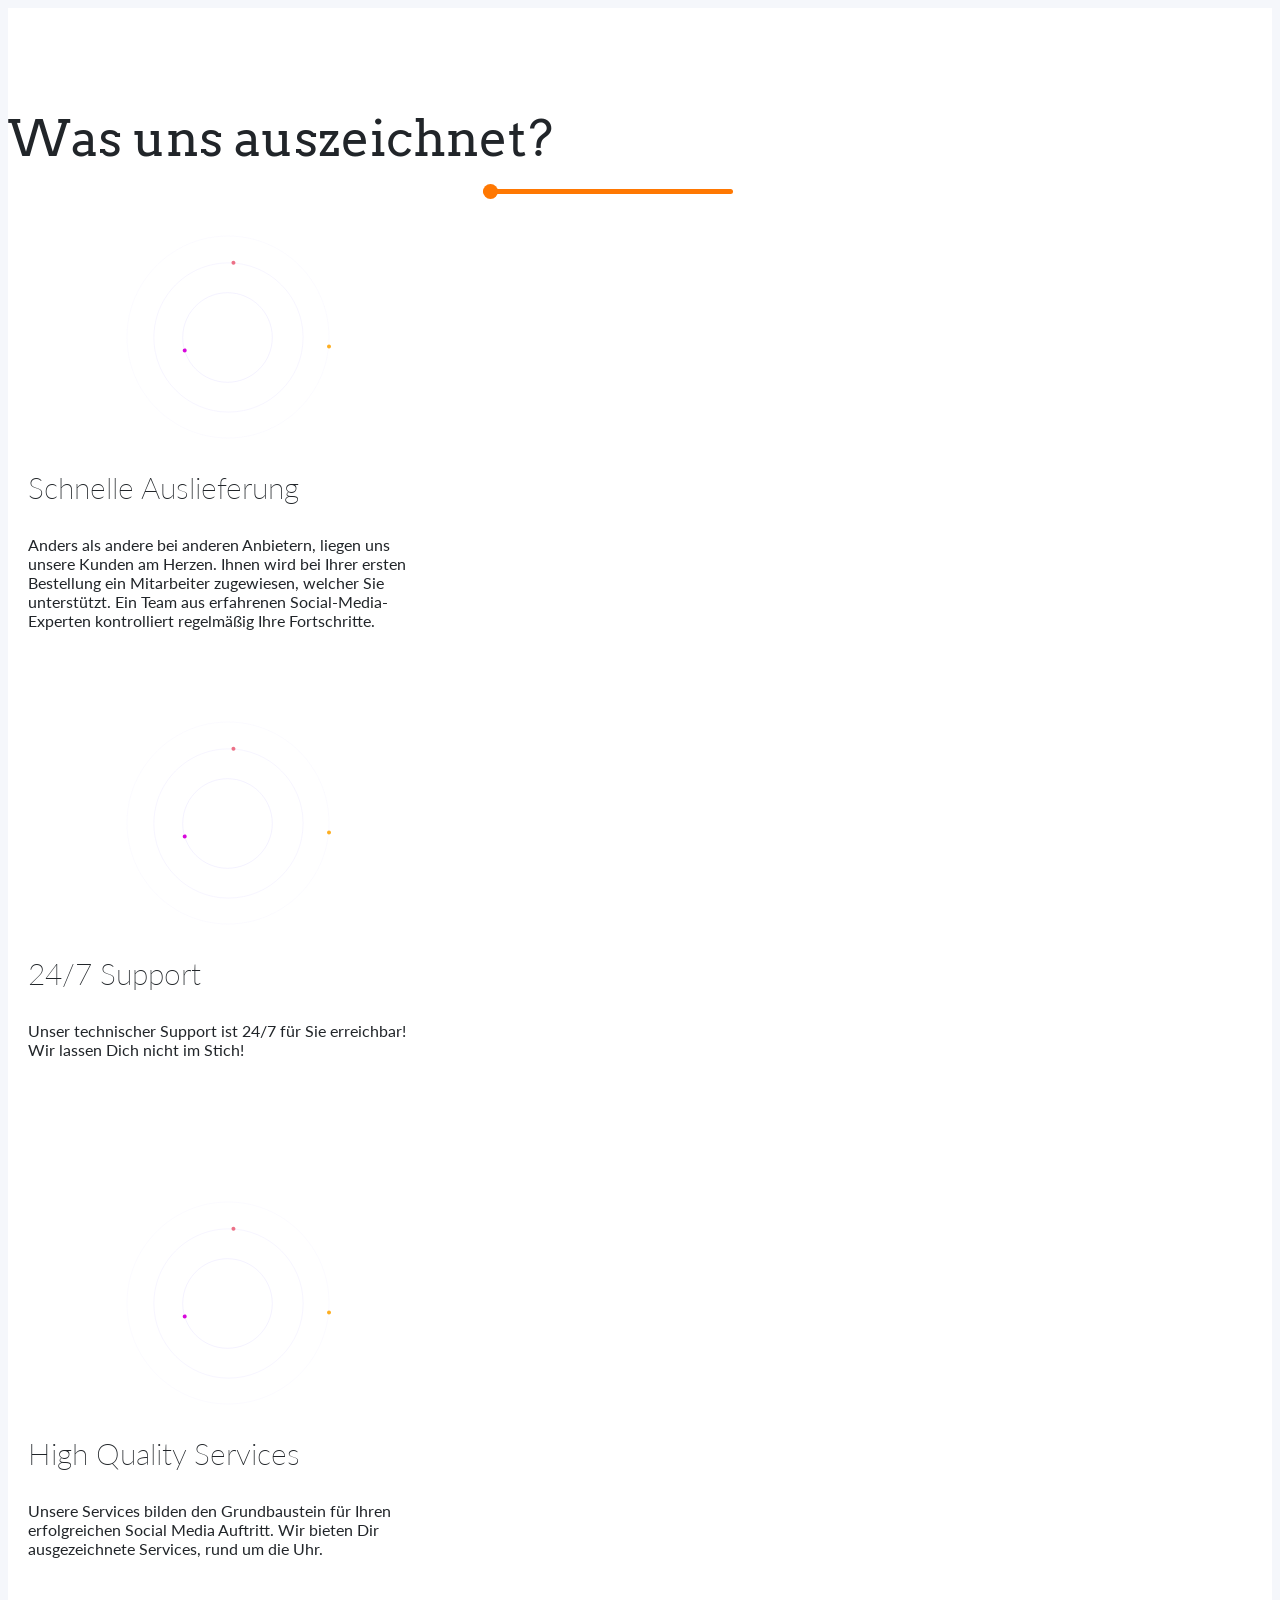
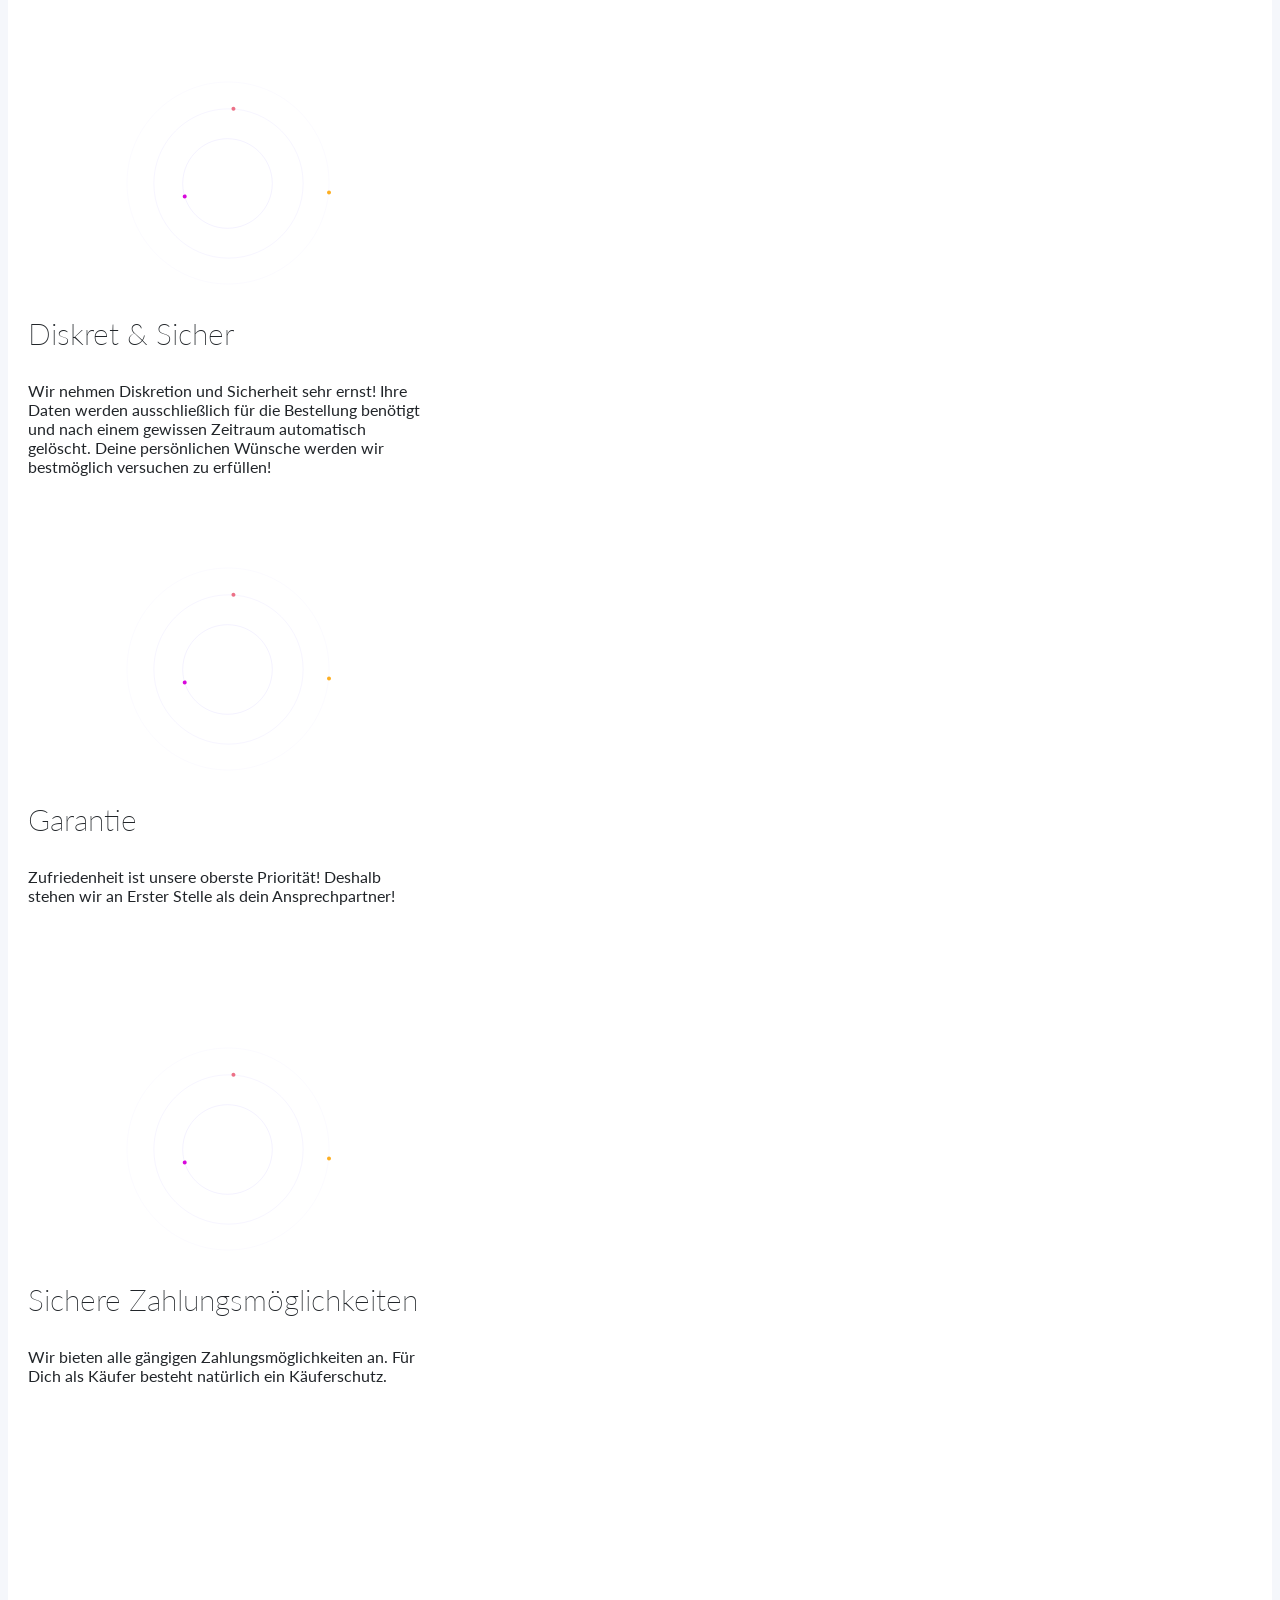
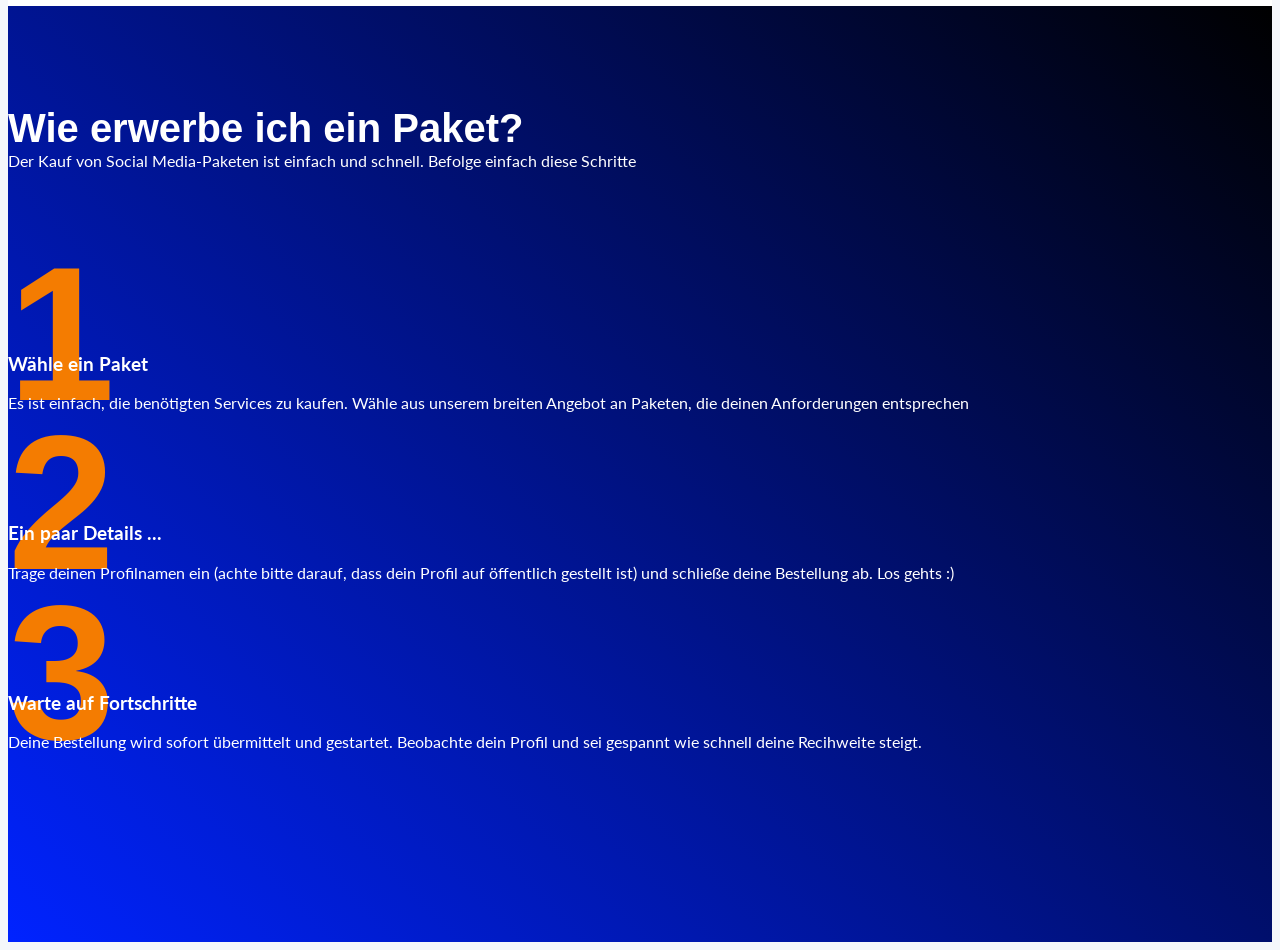
==== index.html @ eecafeab "Add files via upload" ====
<!doctype html>
<html lang="en" dir="ltr">

<head>
  <meta charset="UTF-8">
  <meta name="viewport"
    content="width=device-width, user-scalable=no, initial-scale=1.0, maximum-scale=1.0, minimum-scale=1.0">
  <title>FollowerKaufenEU - Social Media Services</title>

  <link rel="shortcut icon" type="image/x-icon" href="assets/images/favicon.png">
  

  <link rel="stylesheet" href="assets/plugins/font-awesome/css/font-awesome.min.css">
  <link href="https://fonts.googleapis.com/css?family=Lato&amp;display=swap" rel="stylesheet">
  <link href="https://fonts.googleapis.com/css?family=Arvo&amp;display=swap" rel="stylesheet">

  <script src="assets/plugins/vendors/jquery-3.2.1.min.js"></script>

  <!-- Core -->
  <link href="assets/css/core.css" rel="stylesheet">

  <!-- AOS -->
  <link rel="stylesheet" href="themes/pergo/assets/plugins/aos/dist/aos.css" />

  <!-- toast -->
  <link rel="stylesheet" type="text/css" href="assets/plugins/jquery-toast/css/jquery.toast.css">
  <link rel="stylesheet" href="assets/plugins/boostrap/colors.css" id="theme-stylesheet">

  <link href="assets/css/util.css" rel="stylesheet">
  <link href="assets/css/keyframes.css" rel="stylesheet">
  <link href="themes/pergo/assets/css/theme_style.css" rel="stylesheet">
  <link href="themes/pergo/assets/css/theme_footer.css" rel="stylesheet">

  <script type="text/javascript">
    var token = 'c336432b5288a2bc975a615cae118ec5',
      PATH = 'index.html',
      BASE = 'index.html';
    var deleteItem = 'Bist du Dir sicher, dass du den Artikel löschen möchtest?';
    var deleteItems = 'Bist du Dir sicher, dass du alle Artikel löschen möchtest?';
  </script>
  <script src="../widget-v4.tidiochat.com/1_69_0/static/js/render.d02d6132b6e06cd0a41d.js" async></script>
</head>

<body class="">

  <div id="page-overlay" class="visible incoming">
    <div class="loader-wrapper-outer">
      <div class="loader-wrapper-inner">
        <div class="lds-double-ring">
          <div></div>
          <div></div>
          <div>
            <div></div>
          </div>
          <div>
            <div></div>
          </div>
        </div>
      </div>
    </div>
  </div>

  <section class="our-services text-center" id="features">
    <div class="container">
      <div class="row">
        <div class="col-md-12 mx-auto" data-aos="fade-down" data-aos-easing="ease-in" data-aos-delay="200">
          <div class="contents">
            <div class="head-title">
              Was uns auszeichnet? </div>
            <div class="border-line">
            </div>
          </div>
        </div>

        <div class="col-lg-4" data-aos="fade-right" data-aos-easing="ease-in" data-aos-delay="400">
          <div class="feature-item">
            <div class="animation-box">
              <i class="fe fe-clock icon"></i>
            </div>
            <h3>Schnelle Auslieferung</h3>
            <p class="text-muted">Anders als andere bei anderen Anbietern, liegen uns unsere Kunden am Herzen.
              Ihnen wird bei Ihrer ersten Bestellung ein Mitarbeiter zugewiesen, welcher Sie unterstützt. Ein Team aus
              erfahrenen Social-Media-Experten kontrolliert regelmäßig Ihre Fortschritte. </p>
          </div>
        </div>

        <div class="col-lg-4" data-aos="fade-right" data-aos-easing="ease-in" data-aos-delay="600">
          <div class="feature-item">
            <div class="animation-box">
              <i class="fe fe-phone-call icon"></i>
            </div>
            <h3>24/7 Support</h3>
            <p class="text-muted">Unser technischer Support ist 24/7 für Sie erreichbar! Wir lassen Dich nicht im Stich!
            </p>
          </div>
        </div>

        <div class="col-lg-4" data-aos="fade-right" data-aos-easing="ease-in" data-aos-delay="800">
          <div class="feature-item">
            <div class="animation-box">
              <i class="fe fe-star icon"></i>
            </div>

            <h3>High Quality Services</h3>
            <p class="text-muted">Unsere Services bilden den Grundbaustein für Ihren erfolgreichen Social Media
              Auftritt.
              Wir bieten Dir ausgezeichnete Services, rund um die Uhr. </p>
          </div>
        </div>

        <div class="col-lg-4" data-aos="fade-right" data-aos-easing="ease-in" data-aos-delay="1000">
          <div class="feature-item">
            <div class="animation-box">
              <i class="fe fe-save icon"></i>
            </div>
            <h3>Diskret & Sicher</h3>
            <p class="text-muted">Wir nehmen Diskretion und Sicherheit sehr ernst! Ihre Daten werden ausschließlich für
              die Bestellung benötigt und nach einem gewissen Zeitraum automatisch gelöscht. Deine persönlichen Wünsche
              werden wir bestmöglich versuchen zu erfüllen! </p>
          </div>
        </div>

        <div class="col-lg-4" data-aos="fade-right" data-aos-easing="ease-in" data-aos-delay="1200">
          <div class="feature-item">
            <div class="animation-box">
              <i class="fe fe-pocket icon"></i>
            </div>
            <h3>Garantie</h3>
            <p class="text-muted">Zufriedenheit ist unsere oberste Priorität! Deshalb stehen wir an Erster Stelle als
              dein Ansprechpartner! </p>
          </div>
        </div>

        <div class="col-lg-4" data-aos="fade-right" data-aos-easing="ease-in" data-aos-delay="1400">
          <div class="feature-item">
            <div class="animation-box">
              <i class="fe fe-credit-card icon"></i>
            </div>
            <h3>Sichere Zahlungsmöglichkeiten</h3>
            <p class="text-muted">Wir bieten alle gängigen Zahlungsmöglichkeiten an. Für Dich als Käufer besteht
              natürlich ein Käuferschutz. </p>
          </div>
        </div>

      </div>
    </div>
  </section>

  <section class="how-it-works text-center">
    <div class="container">
      <div class="row " data-aos="fade-down" data-aos-easing="ease-in" data-aos-delay="200">
        <div class="col-md-12 mx-auto">
          <div class="header-top">
            <div class="title">
              Wie erwerbe ich ein Paket? </div>
            <span class="">Der Kauf von Social Media-Paketen ist einfach und schnell. Befolge einfach diese Schritte
            </span>
          </div>
          <div class="col-md-12">
            <div class="row step-lists">

              <div class="col-sm-6 col-lg-4 step text-left">
                <div class="header-name">
                  <h3>Wähle ein Paket</h3>
                  <p class="desc">Es ist einfach, die benötigten Services zu kaufen. Wähle aus unserem breiten Angebot
                    an Paketen, die deinen Anforderungen entsprechen </p>
                </div>
                <div class="bg-number">1</div>
              </div>

              <div class="col-sm-6 col-lg-4 step text-left">
                <div class="header-name">
                  <h3>Ein paar Details ...</h3>
                  <p class="desc">Trage deinen Profilnamen ein (achte bitte darauf, dass dein Profil auf öffentlich
                    gestellt ist) und schließe deine Bestellung ab. Los gehts :) </p>
                </div>
                <div class="bg-number">2</div>
              </div>

              <div class="col-sm-6 col-lg-4 step text-left">
                <div class="header-name">
                  <h3>Warte auf Fortschritte</h3>
                  <p class="desc">Deine Bestellung wird sofort übermittelt und gestartet. Beobachte dein Profil und sei
                    gespannt wie schnell deine Recihweite steigt. </p>
                </div>
                <div class="bg-number">3</div>
              </div>

            </div>
          </div>
        </div>
      </div>
    </div>
  </section>




  <script src="assets/plugins/vendors/bootstrap.bundle.min.js"></script>
  <script src="assets/plugins/vendors/jquery.sparkline.min.js"></script>
  <script src="assets/js/core.js"></script>
  <!-- toast -->
  <script type="text/javascript" src="assets/plugins/jquery-toast/js/jquery.toast.js"></script>
  <!-- AOS -->
  <script src="themes/pergo/assets/plugins/aos/dist/aos.js"></script>
  <script>
    AOS.init();
  </script>
  <!-- theme Js -->
  <script src="themes/pergo/assets/js/theme.js"></script>
  <!-- Script js -->
  <script src="assets/js/process.js"></script>
  <script src="assets/js/general.js"></script>
  <!-- Global site tag (gtag.js) - Google Analytics -->
  <script async src="https://www.googletagmanager.com/gtag/js?id=UA-192018224-1">
  </script>
  <script>
    window.dataLayer = window.dataLayer || [];
    function gtag() { dataLayer.push(arguments); }
    gtag('js', new Date());

    gtag('config', 'UA-192018224-1');
  </script>
  <script>
    $(document).ready(function () {
      "use strict";
      var is_notification_popup = "0"
      setTimeout(function () {
        if (is_notification_popup == 1) {
          $("#notification").modal('show');
        } else {
          $("#notification").modal('hide');
        }
      }, 500);
    });
  </script>
  <script src="../www.google.com/recaptcha/api.js" async defer></script>
</body>

</html>
---- themes/pergo/assets/css/theme_style.css ----
body{
  font-family: 'Lato', sans-serif !important;
  background-color: #f5f7fb;
}

.fixed-top {
  position: fixed;
  top: 0;
  right: 0;
  left: 0;
  z-index: 1030;
}

.header{
  padding-top: 0px;
  padding-bottom: 0px;
  border-bottom: none;
  border-color: transparent;
  background-color: transparent;
}

.header .navbar-brand img{
  height: 40px;
}

.header .navbar .navbar-nav .nav-link{
  color: #fff;
  font-weight: 400;
  padding: 7px 0;
  cursor: pointer;
  position: relative;
  background: transparent;
}

.header .navbar .navbar-nav .active > .nav-link{
  color: #fff !important;
  width: 100%;
  font-weight: 600;
}

.header .navbar .navbar-nav .nav-link:hover{
  color: #fff !important;
  width: 100%;
  font-weight: 600;
}

.header .navbar li {
  position: relative;
  line-height: 1em;
  padding: 10px 20px;
}

.header .navbar ul.navbar-nav li.nav-item.active:before, .header .navbar ul.navbar-nav li.nav-item:hover:before{
  content: "";
  height: 5px;
  margin: 0 auto;
  width: 90%;
  position: absolute;
  background-color: #fff;
  background: linear-gradient(45deg,#fff 0,#fff 100%);
  left: 0;
  top: 0;
  right: 0;
  border-radius: 10px;
}


.header .navbar .menu-item-list .dropdown-menu .dropdown-item{
 padding: 1rem 1.5rem;
}

.header .navbar .menu-item-list .dropdown-menu {
  margin-top: 2px;
  padding: 0;
  background-color: #fff;
  border: 1px solid #ccc;
  border: 1px solid rgba(0,0,0,0.15);
  border-radius: 4px;
  -webkit-box-shadow: 0 6px 12px rgba(0,0,0,0.175);
  box-shadow: 0 6px 12px rgba(0,0,0,0.175);
  -webkit-background-clip: padding-box;
  background-clip: padding-box;
}

.header .navbar .navbar-toggler {
  font-size: 24px;
  color: #fff;
  border: none;
}

.header .btn-login{
  padding-left: 20px;
  padding-right: 10px;
  color: #fff!important;
}

.header .sign-up{
  padding: 2px 15px;
}

.header .btn-outline-primary.sign-up{
  border-color: #fff!important;
  color: #fff !important;
  z-index: 9999;
}

.header a.btn-outline-primary.sign-up:hover{
  background: #fff!important;
  color: #333357!important;
  z-index: 9999;
}

/*section banner*/
section.banner{
  min-height: 650px;
  position: relative;
  overflow: hidden;
  padding: 180px 0 200px 0;
  background: #b85ade;
}

section.banner .contents{
  padding-top: 40px;
}

section.banner .contents .head-title{
  color: #fff;
  font-size: 42px;
  font-weight: 700;
  line-height: 60px;
  margin-bottom: 10px;
  font-family: 'Arvo', serif;
}

section.banner .contents p{
  font-weight: 400;
  font-family: 'Open Sans', sans-serif;
  margin: 0px;
  font-size: 14px;
  line-height: 25px;
  color: #fff;
}

section.banner .contents .head-button{
  color: #222222;
}


section.banner .contents .head-button .btn-outline-primary.sign-up{
  color: #b85ade;
  font-weight: 600;
  background: #fff;
  border-color: #fff;
  box-shadow: 0 4px 15px 0 rgba(126, 52, 161, 0.75);
}

section.banner .contents .head-button .btn-outline-primary.sign-up:hover{
  color: #b85ade;
  font-weight: 600;
  background: linear-gradient(45deg,#db17cb 0,#febe06 100%);
  border-color: #fff;
}

section.banner .intro-img img{
  animation: float 5s infinite ease-in-out;
}

section.core-services:before{
  content: "";
  position: absolute;
  top: -100px;
  left: 0;
  width: 100%;
  height: 390px;
  background: #b85ade url(../images/wave_background.svg);
  background-repeat: no-repeat;
  background-size: cover;
  background-position: center bottom;
}

section.core-services{
  position: relative;
  padding: 289px 0 0px 0;
}


/*section our-services*/
section.our-services{
  color: #212529;
  position: relative;
  padding: 100px 0;
  background: #fff;
}

section.our-services .contents .head-title{
  font-size: 50px;
  font-weight: 500;
  font-family: 'Arvo', serif;
  color: #212529;
}

section.our-services .contents .border-line {
  height: 5px;
  width: 250px;
  background: #ff7802;
  margin: 20px auto;
  position: relative;
  border-radius: 30px;
}

section.our-services .contents .border-line::before {
  content: '';
  position: absolute;
  left: 0;
  top: -4.7px;
  height: 15px;
  width: 15px;
  border-radius: 50%;
  background: #ff7802;
  -webkit-animation-duration: 3s;
  animation-duration: 5s;
  -webkit-animation-timing-function: linear;
  animation-timing-function: linear;
  -webkit-animation-iteration-count: infinite;
  animation-iteration-count: infinite;
  -webkit-animation-name: moveIcon;
  animation-name: moveIcon;
}


section.our-services .contents .desc{
  font-size: 18px;
  font-weight: 500;
}

section.our-services .feature-item{
  padding: 20px;
  margin-top: 20px;
  margin-bottom: 20px;
  min-height: 420px;
  max-width: 400px;
  transition: all 0.3s ease-in-out 0s;
  -moz-transition: all 0.3s ease-in-out 0s;
  -webkit-transition: all 0.3s ease-in-out 0s;
  -o-transition: all 0.3s ease-in-out 0s;
}

section.our-services .feature-item .animation-box{
  position: relative;
  display: -webkit-box;
  display: -webkit-flex;
  display: -ms-flexbox;
  display: flex;
  -webkit-box-align: center;
  -webkit-align-items: center;
  -ms-flex-align: center;
  align-items: center;
  -webkit-box-pack: center;
  -webkit-justify-content: center;
  -ms-flex-pack: center;
  justify-content: center;
}

section.our-services .feature-item .animation-box:before{
  content: "";
  width: 205px;
  height: 205px;
  background: url(../images/three_dot_circle.svg) no-repeat center center;
  display: block;
  animation: rotation 8s linear 0s infinite;
}

section.our-services .feature-item .animation-box .icon{
  position: absolute;
  font-size: 40px;
}

section.our-services .feature-item i{
  font-size: 50px;
  display: block;
  margin-bottom: 15px;
  color: #c679e3!important;
  transition: all 0.3s ease-in-out 0s;
  -moz-transition: all 0.3s ease-in-out 0s;
  -webkit-transition: all 0.3s ease-in-out 0s;
  -o-transition: all 0.3s ease-in-out 0s;
}
section.our-services .feature-item p{
  transition: all 0.3s ease-in-out 0s;
  -moz-transition: all 0.3s ease-in-out 0s;
  -webkit-transition: all 0.3s ease-in-out 0s;
  -o-transition: all 0.3s ease-in-out 0s;
}

section.our-services .feature-item:hover {
  box-shadow: 0 0 12px #434343;
}

section.our-services .feature-item h3{
  font-weight: 200;
  font-size: 30px;
}

section.our-services .feature-item p{
  margin-bottom: 30px;
}

/*about-area*/
section.about-area{
  background: #fff;
  min-height: 650px;
  position: relative;
  overflow: hidden;
  padding: 110px 0 80px;
}

section.about-area .contents{
  padding: 40px;
}

section.about-area .contents .head-title{
  color: #222222;
  font-size: 30px;
  font-weight: 700;
  line-height: 60px;
  margin-bottom: 10px;
  font-family: 'Arvo', serif;
}

section.about-area .contents p{
  font-weight: 400;
  font-family: 'Open Sans', sans-serif;
  margin: 0px;
  font-size: 16px;
  line-height: 25px;
  color: #abacae;
}

section.about-area .contents .head-button{
  margin-top: 30px;
  color: #222222;
}

.about-area .btn-signin{
  color: #fff;
}

/*section how it works*/
section.how-it-works{
  padding: 100px 0;
    position: relative;
    background: #003aff;
    background: -webkit-linear-gradient( 
45deg
 , #0014ff, #0014ff) !important;
    background: -moz- oldlinear-gradient(45deg, #003aff, #000000) !important;
    background: -o-linear-gradient(45deg, #003aff, #000000) !important;
    background: linear-gradient( 
45deg
 , #0023ff, #000000) !important;
    color: #fff;
    z-index: 100;
}

.how-it-works:before{
  content: '';
  position: absolute;
  top: 0;
  left: 0;
  width: 100%;
  height: 100%;
  background-repeat: no-repeat;
  background-size: cover;
  background-image: url(../images/bg_how_it_works.jpg);
  background-position: center center;
  background-attachment: fixed;
  opacity: 0.1;
  z-index: -99;
}

section.how-it-works .header-top{
  padding-bottom: 164px;
}

section.how-it-works .header-top .title{
  font-size: 40px;
  font-weight: 600;
  font-family: 'Source Sans Pro', sans-serif;
}

section.how-it-works .step-lists .step{
  position: relative;
  padding-bottom: 75px;
}

section.how-it-works .step-lists .step .bg-number{
  position: absolute;
  font-size: 12rem;
  top: -130px;
  left: 0px;
  z-index: -1;
  font-weight: bold;
  color: rgb(244, 124, 1);
  font-family: 'Source Sans Pro', sans-serif;
}


/*section-1*/
section.reviews{
  color: #212529;
  position: relative;
  padding: 100px 0;
  background: #fdf4fd;
}

section.reviews .contents .head-title{
  font-size: 50px;
  font-weight: 500;
  font-family: 'Arvo', serif;
}

section.reviews .item{
  padding: 40px 20px;
}

section.reviews .item .person-info .name{
  font-family: 'Arvo', serif;
  font-size: 18px;
  color: black;
  margin-bottom: 2px!important;
}

section.reviews .item .desc{
  color: #7e7e7e;
  font-size: 14px;
  line-height: 1.6;
}

section.reviews .item .star-icon{
  color: hsl(46, 100%, 49%);
}



/*section 3*/

section.section-3{
  color: #fa7778;
  position: relative;
  padding: 60px 0 40px;
  background: linear-gradient(45deg,#9a56ff 0,#e36cd9 100%);
  box-shadow: 0 10px 22px 10px rgba(27, 38, 49, 0.1);
  color: #fff;
}


.animatation-box-1 {
  position: relative;
}

.animated{
  position: absolute;
}

.icon1 {
  left: -138px;
  animation: LTRScale 5s infinite ease-in-out;
}
.icon2 {
  top: 450px;
  right: -60px;
  animation: rotation 10s infinite ease-in-out;
}

.icon3{
  top: 500px;
  left: -20px;
  right: 30px;
  z-index: 1;
  height: 80px;
  animation: fadeRTL 4s infinite ease-in-out;
}

.animation-2{
  position: relative;
}

.animation-2 .intro-img{
  animation: float 3s ease infinite;
}

.animation-2 .icon-1{
  left: 300px;
  height: 30px;
  animation: fade-up 1.8s infinite ease-in-out;
}

.animation-2 .icon-2{
  left: 460px;
  top: 76px;
  animation: fade-up 1.1s infinite ease-in-out;
}

.animation-2 .icon-3{
  left: 224px;
  top: -60px;
  animation: fadeLTR 1.5s infinite ease-in-out;
}

.animation-2 .icon-4{
  left: -14px;
  top: -32px;
  height: 35px;
  animation: heartBeat 1.1s infinite ease-in-out;
}

.animation-2 .icon-5{
  left: 525px;
  top: 171px;
  height: 40px;
  animation: tada 1.8s infinite ease-in-out;
}

.animation-2 .icon-6{
  left: 117px;
  top: -75px;
  height: 35px;
  animation: tada 1.8s infinite ease-in-out;
}

.animation-2 .icon-7{
  top: -61px;
  left: 350px;
  height: 35px;
  animation: tada 1.8s infinite ease-in-out;
}

.animation-2 .icon-10{
  left: -62px;
  top: 107px;
  animation: tada 1.8s infinite ease-in-out;
}

.animation-2 .icon-tree{
  bottom: -4px;
  height: 135px;
  animation: float 3s ease infinite;
}

/*reponsive*/

@media (min-width: 1280px){
  .container {
    max-width: 85%;
  }
}

@media (max-width: 768px){
  .header .navbar .menu-item-list .dropdown-menu {
    margin-top: 10px;
  }
}

.header.shrink{
  background: #fff!important;
  box-shadow: 0 3px 9px 3px rgba(0, 0, 0, 0.06)!important;
}

.header.shrink .navbar .navbar-nav .nav-link{
  color: #22012f ;
  cursor: pointer;
  position: relative;
  background: transparent;
}

.header.shrink .navbar .navbar-nav .active > .nav-link{
  color: #ff7a03 !important;
}

.header.shrink .navbar .navbar-nav .nav-link:hover{
  color: #ff7a03 !important;
}

.header.shrink .navbar ul.navbar-nav li.nav-item.active:before, .header.shrink .navbar ul.navbar-nav li.nav-item:hover:before{
  content: "";
  height: 5px;
  margin: 0 auto;
  width: 90%;
  position: absolute;
  background-color: #fea921;
  background-image: -webkit-linear-gradient(left,#ff7802 0%,#fea921 100%),-webkit-linear-gradient(left,#ff7802 0%,#fea921 100%);
  background-image: -moz-linear-gradient(left,#ff7802 0%,#fea921 100%),-moz-linear-gradient(left,#ff7802 0%,#fea921 100%);
  background-image: -o-linear-gradient(left,#ff7802 0%,#fea921 100%),-o-linear-gradient(left,#ff7802 0%,#fea921 100%);
  background-image: linear-gradient(to right,#ff7802 0%,#fea921 100%),linear-gradient(to right,#ff7802 0%,#fea921 100%);
}

.header.shrink .btn-login{
  color: #22012f!important;
  
}

.header.shrink .btn-login:hover{
  color: #fea921!important;
  font-weight: 600;
}

.header.shrink .sign-up{
  padding: 2px 15px;
}

.header.shrink .btn-outline-primary.sign-up{
  border-color: #b85ade!important;
  color: #22012f !important;
  z-index: 9999;
}

.header.shrink a.btn-outline-primary.sign-up:hover, .header a.btn-outline-primary.btn-statistics{
  font-weight: 600;
  color: #fff!important;
  z-index: 9999;
  border-color: #fea921!important;
  background-color: #fea921!important;
  background-image: -webkit-linear-gradient(left,#ff7802 0%,#fea921 100%),-webkit-linear-gradient(left,#ff7802 0%,#fea921 100%)!important;
  background-image: -moz-linear-gradient(left,#ff7802 0%,#fea921 100%),-moz-linear-gradient(left,#ff7802 0%,#fea921 100%)!important;
  background-image: -o-linear-gradient(left,#ff7802 0%,#fea921 100%),-o-linear-gradient(left,#ff7802 0%,#fea921 100%)!important;
  background-image: linear-gradient(to right,#ff7802 0%,#fea921 100%),linear-gradient(to right,#ff7802 0%,#fea921 100%)!important;
}

@media (max-width: 768px){
  .header .navbar .navbar-nav{
    margin:10px -35px 0px !important;
  }

  .header .navbar .site-logo-white{
    display: none!important;
  }  
  .header .navbar .site-logo{
    display: block!important;
  }

  .header .navbar .navbar-nav li{
    line-height: 1em;
    padding: 8px 38px;
  }

  .header .navbar ul.navbar-nav li.nav-item.active:before, .header .navbar ul.navbar-nav li.nav-item:hover:before{
    display: none;
  }
  .header .navbar .navbar-toggler{
    color: #333;
  } 
  .header .btn-login-signup{
    padding: 10px;
  }

  .header .btn-login{
    padding-left: 0px!important;
  }

  .header{
    background: #fff!important;
    box-shadow: 0 3px 9px 3px rgba(0, 0, 0, 0.06)!important;
  }

  .header .navbar .navbar-nav .nav-link{
    color: #22012f ;
    cursor: pointer;
    position: relative;
    background: transparent;
  }

  .header .navbar .navbar-nav .active > .nav-link{
    color: #ff7a03 !important;
  }

  .header .navbar .navbar-nav .nav-link:hover{
    color: #ff7a03 !important;
  }

  .header .navbar ul.navbar-nav li.nav-item.active:before, .header.shrink .navbar ul.navbar-nav li.nav-item:hover:before{
    content: "";
    height: 5px;
    margin: 0 auto;
    width: 90%;
    position: absolute;
    background-color: #fea921;
    background-image: -webkit-linear-gradient(left,#ff7802 0%,#fea921 100%),-webkit-linear-gradient(left,#ff7802 0%,#fea921 100%);
    background-image: -moz-linear-gradient(left,#ff7802 0%,#fea921 100%),-moz-linear-gradient(left,#ff7802 0%,#fea921 100%);
    background-image: -o-linear-gradient(left,#ff7802 0%,#fea921 100%),-o-linear-gradient(left,#ff7802 0%,#fea921 100%);
    background-image: linear-gradient(to right,#ff7802 0%,#fea921 100%),linear-gradient(to right,#ff7802 0%,#fea921 100%);
  }

  .header .btn-login{
    color: #22012f!important;
    
  }

  .header .btn-login:hover{
    color: #fea921!important;
    font-weight: 600;
  }

  .header .sign-up{
    padding: 2px 15px;
  }

  .header .btn-outline-primary.sign-up{
    border-color: #b85ade!important;
    color: #22012f !important;
    z-index: 9999;
  }

  .header a.btn-outline-primary.sign-up:hover, .header a.btn-outline-primary.btn-statistics{
    font-weight: 600;
    color: #fff!important;
    z-index: 9999;
    border-color: #fea921!important;
    background-color: #fea921!important;
    background-image: -webkit-linear-gradient(left,#ff7802 0%,#fea921 100%),-webkit-linear-gradient(left,#ff7802 0%,#fea921 100%)!important;
    background-image: -moz-linear-gradient(left,#ff7802 0%,#fea921 100%),-moz-linear-gradient(left,#ff7802 0%,#fea921 100%)!important;
    background-image: -o-linear-gradient(left,#ff7802 0%,#fea921 100%),-o-linear-gradient(left,#ff7802 0%,#fea921 100%)!important;
    background-image: linear-gradient(to right,#ff7802 0%,#fea921 100%),linear-gradient(to right,#ff7802 0%,#fea921 100%)!important;
  }
  
  section.about-area .contents, section.banner .contents {
    text-align: center;
  }  
  
  section.banner .box-image{
    margin-top: 150px!important;
  }
}

@media (min-width: 1280px){
  .container {
    max-width: 1200px;
  }
}


.auth-login-form{
  width: 100%;
  min-height: 100vh;
  display: -webkit-box;
  display: -webkit-flex;
  display: -moz-box;
  display: -ms-flexbox;
  display: flex;
  flex-wrap: wrap;
  justify-content: center;
  align-items: center;
  padding: 15px;
  background-image: url(../images/bg_auth.jpg);
  background-repeat: no-repeat;
  background-position: center;
  background-size: cover;
}

.auth-login-form .form-login{
  width: 500px;
  background: #fff;
  border-radius: 10px;
  overflow: hidden;
  padding: 65px 55px 54px 55px;
}

.auth-login-form .form-login .site-logo{
  padding-bottom: 20px;
}

.auth-login-form .form-login .site-logo img{
  max-height: 60px;
}

.auth-login-form .form-login .btn-submit{
  height: 50px;
  color: #fff;
  text-transform: uppercase;
}

.auth-login-form .form-login .btn-submit, .about-area .btn-signin{
  background-image: linear-gradient(to right, #FEAC5E 0%, #C779D0 51%, #FEAC5E 100%);
}

.section-3 .btn-signin{
  color: #fff;
  background-image: linear-gradient(to right, #ff00cc 0%, #333399 51%, #ff00cc 100%);
}


.btn-gradient {
  text-align: center;
  transition: 0.5s;
  background-size: 200% auto;
  text-shadow: 0px 0px 10px rgba(0,0,0,0.2);
  box-shadow: 0 0 20px #eee;
}

.btn-gradient:hover {
  background-position: right center;
}

.header .dropdown-menu {
  margin-top: 0rem;
}

.header .navbar-nav li:hover > ul.dropdown-menu {
  display: block;
}

.header .dropdown-menu{
  padding: 0px;
  border: none;
  border-radius: 0px;
  min-width: 200px;
  box-shadow: 0 2px 5px 0 rgba(0, 0, 0, 0.26);
  -webkit-transition: all 150ms linear;
  transition: all 150ms linear;
}

.header .dropdown-menu li.dropdown-submenu:hover{
  background-color: hsl(0, 8%, 97%);
}

.header .dropdown-menu li.dropdown-submenu:hover>a{
  color: #ff7a03;
}

.header .dropdown-menu li.dropdown-submenu:hover>a:after{
  transform: rotate(-90deg);
}

.header .dropdown-item{
  color: black;
}

.header .dropdown-item:hover, .dropdown-item:focus {
 background-color: hsl(0, 8%, 97%);
 color: #ff7a03; 
}

.header .navbar .dropdown-menu li {
  padding: 10px 10px;
}

.header .dropdown-submenu {
  position:relative;
}

.header .dropdown-submenu>.dropdown-menu {
  top:0;
  left:99.99%;
}

/* rotate caret on hover */
.header .dropdown-menu > li > a:hover:after {
  text-decoration: underline;
  transform: rotate(-90deg);
}

@media (max-width: 768px){
  .header .dropdown-menu {
    margin-top: 0.75rem;
    border: none;
    box-shadow: none;
  }

  .header .dropdown-menu li.dropdown-submenu:hover, .header .dropdown-menu li.dropdown-submenu:hover>a{
    background-color: #fff;
  }
}
---- themes/pergo/assets/css/theme_footer.css ----
/*footer*/
.footer {
  padding: 0.5rem 0;
}

.footer a:not(.btn) {
  color: #a7a7a7;
}

.footer .title{
  color: #ededed;
}

.footer_top.dark{
  background-color: #293340 !important;
}

.footer_top.dark .site-logo img{
  max-height: 40px;
}

.footer_top.dark .quick-link li a:hover{
  color: #ff6f61;
}

.footer_bottom.dark{
  background-color: #293340 !important;
}
.footer_bottom.dark .container{
  padding: 20px;
  border-top: 2px solid #a7a7a7;
}

.footer-lang-selector {
  margin-top: 4px;
  margin-left: 20px;
  padding: 3px;
  display: inline-block;
  border: 1px solid #6D7784;
  outline: none;
  background-color: transparent;
  color: #a7a7a7;
  font-size: 14px;
  line-height: 24px;
}

@media (max-width: 576px){
  section.banner .content{
    text-align: center;
  }
  section.banner .content h1{
    font-size: 30px;
  }

  .header-top .navbar-nav.list-inline{
    display: none;
  }

  nav.header-top .link{
    margin-left: auto;
  }

  footer {
    border-top: none;
  }

  footer .col-auto {
    -ms-flex: 0 0 auto;
    width: 100%; 
    text-align: center;
  }

}
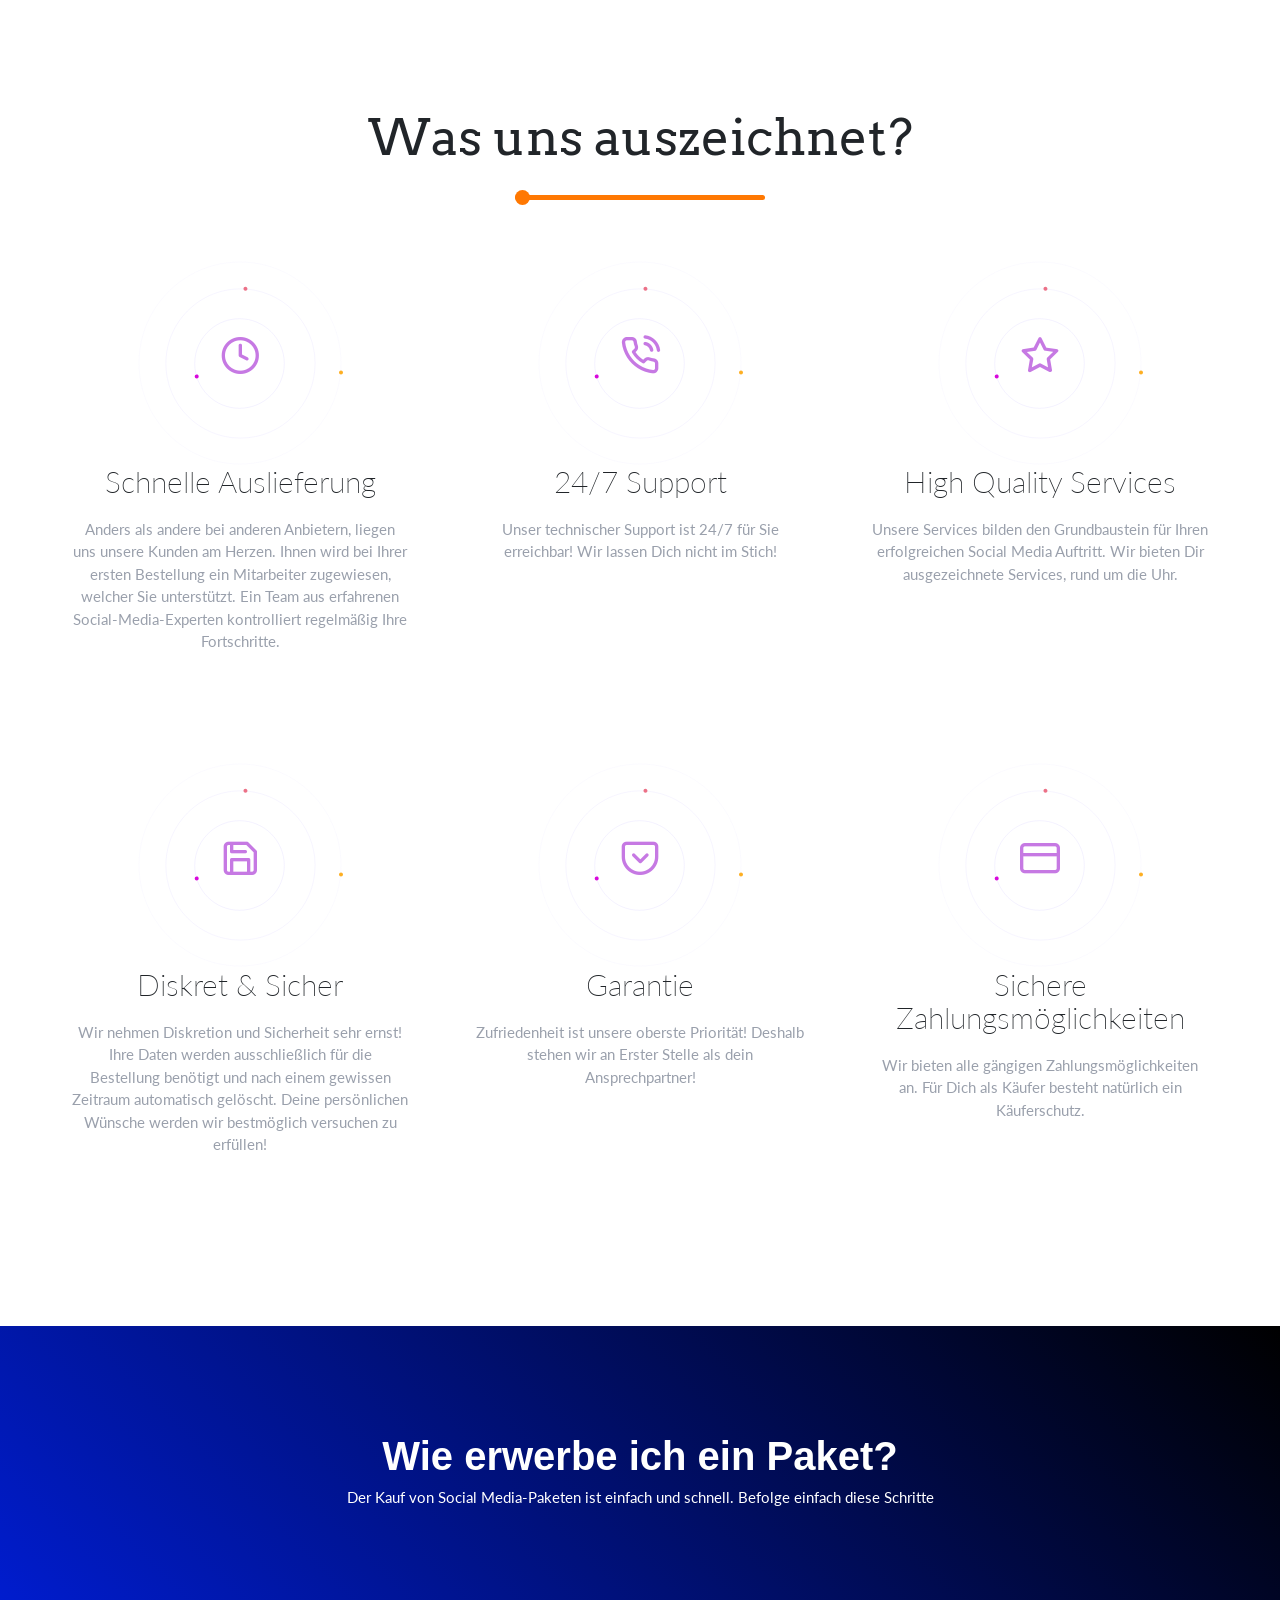
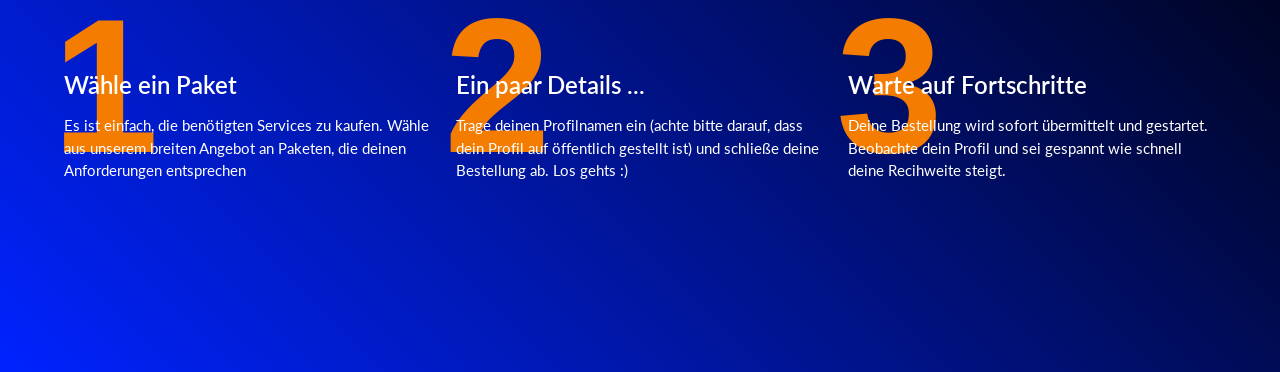
==== commit c356127b: "Update index.html" ====
--- a/index.html
+++ b/index.html
@@ -7,7 +7,6 @@
     content="width=device-width, user-scalable=no, initial-scale=1.0, maximum-scale=1.0, minimum-scale=1.0">
   <title>FollowerKaufenEU - Social Media Services</title>
 
-  <link rel="shortcut icon" type="image/x-icon" href="assets/images/favicon.png">
   
 
   <link rel="stylesheet" href="assets/plugins/font-awesome/css/font-awesome.min.css">
@@ -237,4 +236,4 @@
   <script src="../www.google.com/recaptcha/api.js" async defer></script>
 </body>
 
-</html>+</html>
--- a/assets/css/core.css
+++ b/assets/css/core.css
@@ -0,0 +1,20583 @@
+@charset "UTF-8";
+/**
+ * Dashboard UI
+ */
+/*!
+ * Bootstrap v4.3.1 (https://getbootstrap.com/)
+ * Copyright 2011-2019 The Bootstrap Authors
+ * Copyright 2011-2019 Twitter, Inc.
+ * Licensed under MIT (https://github.com/twbs/bootstrap/blob/master/LICENSE)
+ */
+:root {
+  --blue: #467fcf;
+  --indigo: #6574cd;
+  --purple: #a55eea;
+  --pink: #f66d9b;
+  --red: #cd201f;
+  --orange: #fd9644;
+  --yellow: #f1c40f;
+  --green: #5eba00;
+  --teal: #2bcbba;
+  --cyan: #17a2b8;
+  --white: #fff;
+  --gray: #868e96;
+  --gray-dark: #343a40;
+  --azure: #45aaf2;
+  --lime: #7bd235;
+  --primary: #467fcf;
+  --secondary: #868e96;
+  --success: #5eba00;
+  --info: #45aaf2;
+  --warning: #f1c40f;
+  --danger: #cd201f;
+  --light: #f8f9fa;
+  --dark: #343a40;
+  --breakpoint-xs: 0;
+  --breakpoint-sm: 576px;
+  --breakpoint-md: 768px;
+  --breakpoint-lg: 992px;
+  --breakpoint-xl: 1280px;
+  --font-family-sans-serif: -apple-system, BlinkMacSystemFont, "Segoe UI", Roboto, "Helvetica Neue", Arial, "Noto Sans", sans-serif, "Apple Color Emoji", "Segoe UI Emoji", "Segoe UI Symbol", "Noto Color Emoji";
+  --font-family-monospace: Monaco, Consolas, "Liberation Mono", "Courier New", monospace;
+}
+
+*,
+*::before,
+*::after {
+  box-sizing: border-box;
+}
+
+html {
+  font-family: sans-serif;
+  line-height: 1.15;
+  -webkit-text-size-adjust: 100%;
+  -webkit-tap-highlight-color: rgba(0, 0, 0, 0);
+}
+
+article, aside, figcaption, figure, footer, header, hgroup, main, nav, section {
+  display: block;
+}
+
+body {
+  margin: 0;
+  font-family: "Source Sans Pro", -apple-system, BlinkMacSystemFont, "Segoe UI", "Helvetica Neue", Arial, sans-serif;
+  font-size: 0.9375rem;
+  font-weight: 400;
+  line-height: 1.5;
+  color: #495057;
+  text-align: left;
+  background-color: #f5f7fb;
+}
+
+[tabindex="-1"]:focus {
+  outline: 0 !important;
+}
+
+hr {
+  box-sizing: content-box;
+  height: 0;
+  overflow: visible;
+}
+
+h1, h2, h3, h4, h5, h6 {
+  margin-top: 0;
+  margin-bottom: 0.66em;
+}
+
+p {
+  margin-top: 0;
+  margin-bottom: 1rem;
+}
+
+abbr[title],
+abbr[data-original-title] {
+  text-decoration: underline;
+  -webkit-text-decoration: underline dotted;
+  text-decoration: underline dotted;
+  cursor: help;
+  border-bottom: 0;
+  text-decoration-skip-ink: none;
+}
+
+address {
+  margin-bottom: 1rem;
+  font-style: normal;
+  line-height: inherit;
+}
+
+ol,
+ul,
+dl {
+  margin-top: 0;
+  margin-bottom: 1rem;
+}
+
+ol ol,
+ul ul,
+ol ul,
+ul ol {
+  margin-bottom: 0;
+}
+
+dt {
+  font-weight: 700;
+}
+
+dd {
+  margin-bottom: .5rem;
+  margin-left: 0;
+}
+
+blockquote {
+  margin: 0 0 1rem;
+}
+
+b,
+strong {
+  font-weight: bolder;
+}
+
+small {
+  font-size: 80%;
+}
+
+sub,
+sup {
+  position: relative;
+  font-size: 75%;
+  line-height: 0;
+  vertical-align: baseline;
+}
+
+sub {
+  bottom: -.25em;
+}
+
+sup {
+  top: -.5em;
+}
+
+a {
+  color: #467fcf;
+  text-decoration: none;
+  background-color: transparent;
+}
+
+a:hover {
+  color: #295a9f;
+  text-decoration: underline;
+}
+
+a:not([href]):not([tabindex]) {
+  color: inherit;
+  text-decoration: none;
+}
+
+a:not([href]):not([tabindex]):hover, a:not([href]):not([tabindex]):focus {
+  color: inherit;
+  text-decoration: none;
+}
+
+a:not([href]):not([tabindex]):focus {
+  outline: 0;
+}
+
+pre,
+code,
+kbd,
+samp {
+  font-family: Monaco, Consolas, "Liberation Mono", "Courier New", monospace;
+  font-size: 1em;
+}
+
+pre {
+  margin-top: 0;
+  margin-bottom: 1rem;
+  overflow: auto;
+}
+
+figure {
+  margin: 0 0 1rem;
+}
+
+img {
+  vertical-align: middle;
+  border-style: none;
+}
+
+svg {
+  overflow: hidden;
+  vertical-align: middle;
+}
+
+table {
+  border-collapse: collapse;
+}
+
+caption {
+  padding-top: 0.75rem;
+  padding-bottom: 0.75rem;
+  color: #9aa0ac;
+  text-align: left;
+  caption-side: bottom;
+}
+
+th {
+  text-align: inherit;
+}
+
+label {
+  display: inline-block;
+  margin-bottom: 0.5rem;
+}
+
+button {
+  border-radius: 0;
+}
+
+button:focus {
+  outline: 1px dotted;
+  outline: 5px auto -webkit-focus-ring-color;
+}
+
+input,
+button,
+select,
+optgroup,
+textarea {
+  margin: 0;
+  font-family: inherit;
+  font-size: inherit;
+  line-height: inherit;
+}
+
+button,
+input {
+  overflow: visible;
+}
+
+button,
+select {
+  text-transform: none;
+}
+
+select {
+  word-wrap: normal;
+}
+
+button,
+[type="button"],
+[type="reset"],
+[type="submit"] {
+  -webkit-appearance: button;
+}
+
+button:not(:disabled),
+[type="button"]:not(:disabled),
+[type="reset"]:not(:disabled),
+[type="submit"]:not(:disabled) {
+  cursor: pointer;
+}
+
+button::-moz-focus-inner,
+[type="button"]::-moz-focus-inner,
+[type="reset"]::-moz-focus-inner,
+[type="submit"]::-moz-focus-inner {
+  padding: 0;
+  border-style: none;
+}
+
+input[type="radio"],
+input[type="checkbox"] {
+  box-sizing: border-box;
+  padding: 0;
+}
+
+input[type="date"],
+input[type="time"],
+input[type="datetime-local"],
+input[type="month"] {
+  -webkit-appearance: listbox;
+}
+
+textarea {
+  overflow: auto;
+  resize: vertical;
+}
+
+fieldset {
+  min-width: 0;
+  padding: 0;
+  margin: 0;
+  border: 0;
+}
+
+legend {
+  display: block;
+  width: 100%;
+  max-width: 100%;
+  padding: 0;
+  margin-bottom: .5rem;
+  font-size: 1.5rem;
+  line-height: inherit;
+  color: inherit;
+  white-space: normal;
+}
+
+progress {
+  vertical-align: baseline;
+}
+
+[type="number"]::-webkit-inner-spin-button,
+[type="number"]::-webkit-outer-spin-button {
+  height: auto;
+}
+
+[type="search"] {
+  outline-offset: -2px;
+  -webkit-appearance: none;
+}
+
+[type="search"]::-webkit-search-decoration {
+  -webkit-appearance: none;
+}
+
+::-webkit-file-upload-button {
+  font: inherit;
+  -webkit-appearance: button;
+}
+
+output {
+  display: inline-block;
+}
+
+summary {
+  display: list-item;
+  cursor: pointer;
+}
+
+template {
+  display: none;
+}
+
+[hidden] {
+  display: none !important;
+}
+
+h1, h2, h3, h4, h5, h6,
+.h1, .h2, .h3, .h4, .h5, .h6 {
+  margin-bottom: 0.66em;
+  font-family: inherit;
+  font-weight: 600;
+  line-height: 1.1;
+  color: inherit;
+}
+
+h1, .h1 {
+  font-size: 2rem;
+}
+
+h2, .h2 {
+  font-size: 1.75rem;
+}
+
+h3, .h3 {
+  font-size: 1.5rem;
+}
+
+h4, .h4 {
+  font-size: 1.125rem;
+}
+
+h5, .h5 {
+  font-size: 1rem;
+}
+
+h6, .h6 {
+  font-size: 0.875rem;
+}
+
+.lead {
+  font-size: 1.171875rem;
+  font-weight: 300;
+}
+
+.display-1 {
+  font-size: 4.5rem;
+  font-weight: 300;
+  line-height: 1.1;
+}
+
+.display-2 {
+  font-size: 4rem;
+  font-weight: 300;
+  line-height: 1.1;
+}
+
+.display-3 {
+  font-size: 3.5rem;
+  font-weight: 300;
+  line-height: 1.1;
+}
+
+.display-4 {
+  font-size: 3rem;
+  font-weight: 300;
+  line-height: 1.1;
+}
+
+hr {
+  margin-top: 1rem;
+  margin-bottom: 1rem;
+  border: 0;
+  border-top: 1px solid rgba(0, 40, 100, 0.12);
+}
+
+small,
+.small {
+  font-size: 87.5%;
+  font-weight: 400;
+}
+
+mark,
+.mark {
+  padding: 0.2em;
+  background-color: #fcf8e3;
+}
+
+.list-unstyled {
+  padding-left: 0;
+  list-style: none;
+}
+
+.list-inline {
+  padding-left: 0;
+  list-style: none;
+}
+
+.list-inline-item {
+  display: inline-block;
+}
+
+.list-inline-item:not(:last-child) {
+  margin-right: 0.5rem;
+}
+
+.initialism {
+  font-size: 90%;
+  text-transform: uppercase;
+}
+
+.blockquote {
+  margin-bottom: 1rem;
+  font-size: 1.171875rem;
+}
+
+.blockquote-footer {
+  display: block;
+  font-size: 87.5%;
+  color: #868e96;
+}
+
+.blockquote-footer::before {
+  content: "\2014\00A0";
+}
+
+.img-fluid {
+  max-width: 100%;
+  height: auto;
+}
+
+.img-thumbnail {
+  padding: 0.25rem;
+  background-color: #fff;
+  border: 1px solid #dee2e6;
+  border-radius: 3px;
+  max-width: 100%;
+  height: auto;
+}
+
+.figure {
+  display: inline-block;
+}
+
+.figure-img {
+  margin-bottom: 0.5rem;
+  line-height: 1;
+}
+
+.figure-caption {
+  font-size: 90%;
+  color: #868e96;
+}
+
+code {
+  font-size: 85%;
+  color: inherit;
+  word-break: break-word;
+}
+
+a > code {
+  color: inherit;
+}
+
+kbd {
+  padding: 0.2rem 0.4rem;
+  font-size: 85%;
+  color: #fff;
+  background-color: #343a40;
+  border-radius: 3px;
+}
+
+kbd kbd {
+  padding: 0;
+  font-size: 100%;
+  font-weight: 700;
+}
+
+pre {
+  display: block;
+  font-size: 85%;
+  color: #212529;
+}
+
+pre code {
+  font-size: inherit;
+  color: inherit;
+  word-break: normal;
+}
+
+.pre-scrollable {
+  max-height: 340px;
+  overflow-y: scroll;
+}
+
+.container {
+  width: 100%;
+  padding-right: 0.75rem;
+  padding-left: 0.75rem;
+  margin-right: auto;
+  margin-left: auto;
+}
+
+@media (min-width: 576px) {
+  .container {
+    max-width: 540px;
+  }
+}
+
+@media (min-width: 768px) {
+  .container {
+    max-width: 720px;
+  }
+}
+
+@media (min-width: 992px) {
+  .container {
+    max-width: 960px;
+  }
+}
+
+@media (min-width: 1280px) {
+  .container {
+    max-width: 1200px;
+  }
+}
+
+.container-fluid {
+  width: 100%;
+  padding-right: 0.75rem;
+  padding-left: 0.75rem;
+  margin-right: auto;
+  margin-left: auto;
+}
+
+.row {
+  display: -ms-flexbox;
+  display: flex;
+  -ms-flex-wrap: wrap;
+  flex-wrap: wrap;
+  margin-right: -0.75rem;
+  margin-left: -0.75rem;
+}
+
+.no-gutters {
+  margin-right: 0;
+  margin-left: 0;
+}
+
+.no-gutters > .col,
+.no-gutters > [class*="col-"] {
+  padding-right: 0;
+  padding-left: 0;
+}
+
+.col-1, .col-2, .col-3, .col-4, .col-5, .col-6, .col-7, .col-8, .col-9, .col-10, .col-11, .col-12, .col,
+.col-auto, .col-sm-1, .col-sm-2, .col-sm-3, .col-sm-4, .col-sm-5, .col-sm-6, .col-sm-7, .col-sm-8, .col-sm-9, .col-sm-10, .col-sm-11, .col-sm-12, .col-sm,
+.col-sm-auto, .col-md-1, .col-md-2, .col-md-3, .col-md-4, .col-md-5, .col-md-6, .col-md-7, .col-md-8, .col-md-9, .col-md-10, .col-md-11, .col-md-12, .col-md,
+.col-md-auto, .col-lg-1, .col-lg-2, .col-lg-3, .col-lg-4, .col-lg-5, .col-lg-6, .col-lg-7, .col-lg-8, .col-lg-9, .col-lg-10, .col-lg-11, .col-lg-12, .col-lg,
+.col-lg-auto, .col-xl-1, .col-xl-2, .col-xl-3, .col-xl-4, .col-xl-5, .col-xl-6, .col-xl-7, .col-xl-8, .col-xl-9, .col-xl-10, .col-xl-11, .col-xl-12, .col-xl,
+.col-xl-auto {
+  position: relative;
+  width: 100%;
+  padding-right: 0.75rem;
+  padding-left: 0.75rem;
+}
+
+.col {
+  -ms-flex-preferred-size: 0;
+  flex-basis: 0;
+  -ms-flex-positive: 1;
+  flex-grow: 1;
+  max-width: 100%;
+}
+
+.col-auto {
+  -ms-flex: 0 0 auto;
+  flex: 0 0 auto;
+  width: auto;
+  max-width: 100%;
+}
+
+.col-1 {
+  -ms-flex: 0 0 8.33333333%;
+  flex: 0 0 8.33333333%;
+  max-width: 8.33333333%;
+}
+
+.col-2 {
+  -ms-flex: 0 0 16.66666667%;
+  flex: 0 0 16.66666667%;
+  max-width: 16.66666667%;
+}
+
+.col-3 {
+  -ms-flex: 0 0 25%;
+  flex: 0 0 25%;
+  max-width: 25%;
+}
+
+.col-4 {
+  -ms-flex: 0 0 33.33333333%;
+  flex: 0 0 33.33333333%;
+  max-width: 33.33333333%;
+}
+
+.col-5 {
+  -ms-flex: 0 0 41.66666667%;
+  flex: 0 0 41.66666667%;
+  max-width: 41.66666667%;
+}
+
+.col-6 {
+  -ms-flex: 0 0 50%;
+  flex: 0 0 50%;
+  max-width: 50%;
+}
+
+.col-7 {
+  -ms-flex: 0 0 58.33333333%;
+  flex: 0 0 58.33333333%;
+  max-width: 58.33333333%;
+}
+
+.col-8 {
+  -ms-flex: 0 0 66.66666667%;
+  flex: 0 0 66.66666667%;
+  max-width: 66.66666667%;
+}
+
+.col-9 {
+  -ms-flex: 0 0 75%;
+  flex: 0 0 75%;
+  max-width: 75%;
+}
+
+.col-10 {
+  -ms-flex: 0 0 83.33333333%;
+  flex: 0 0 83.33333333%;
+  max-width: 83.33333333%;
+}
+
+.col-11 {
+  -ms-flex: 0 0 91.66666667%;
+  flex: 0 0 91.66666667%;
+  max-width: 91.66666667%;
+}
+
+.col-12 {
+  -ms-flex: 0 0 100%;
+  flex: 0 0 100%;
+  max-width: 100%;
+}
+
+.order-first {
+  -ms-flex-order: -1;
+  order: -1;
+}
+
+.order-last {
+  -ms-flex-order: 13;
+  order: 13;
+}
+
+.order-0 {
+  -ms-flex-order: 0;
+  order: 0;
+}
+
+.order-1 {
+  -ms-flex-order: 1;
+  order: 1;
+}
+
+.order-2 {
+  -ms-flex-order: 2;
+  order: 2;
+}
+
+.order-3 {
+  -ms-flex-order: 3;
+  order: 3;
+}
+
+.order-4 {
+  -ms-flex-order: 4;
+  order: 4;
+}
+
+.order-5 {
+  -ms-flex-order: 5;
+  order: 5;
+}
+
+.order-6 {
+  -ms-flex-order: 6;
+  order: 6;
+}
+
+.order-7 {
+  -ms-flex-order: 7;
+  order: 7;
+}
+
+.order-8 {
+  -ms-flex-order: 8;
+  order: 8;
+}
+
+.order-9 {
+  -ms-flex-order: 9;
+  order: 9;
+}
+
+.order-10 {
+  -ms-flex-order: 10;
+  order: 10;
+}
+
+.order-11 {
+  -ms-flex-order: 11;
+  order: 11;
+}
+
+.order-12 {
+  -ms-flex-order: 12;
+  order: 12;
+}
+
+.offset-1 {
+  margin-left: 8.33333333%;
+}
+
+.offset-2 {
+  margin-left: 16.66666667%;
+}
+
+.offset-3 {
+  margin-left: 25%;
+}
+
+.offset-4 {
+  margin-left: 33.33333333%;
+}
+
+.offset-5 {
+  margin-left: 41.66666667%;
+}
+
+.offset-6 {
+  margin-left: 50%;
+}
+
+.offset-7 {
+  margin-left: 58.33333333%;
+}
+
+.offset-8 {
+  margin-left: 66.66666667%;
+}
+
+.offset-9 {
+  margin-left: 75%;
+}
+
+.offset-10 {
+  margin-left: 83.33333333%;
+}
+
+.offset-11 {
+  margin-left: 91.66666667%;
+}
+
+@media (min-width: 576px) {
+  .col-sm {
+    -ms-flex-preferred-size: 0;
+    flex-basis: 0;
+    -ms-flex-positive: 1;
+    flex-grow: 1;
+    max-width: 100%;
+  }
+  .col-sm-auto {
+    -ms-flex: 0 0 auto;
+    flex: 0 0 auto;
+    width: auto;
+    max-width: 100%;
+  }
+  .col-sm-1 {
+    -ms-flex: 0 0 8.33333333%;
+    flex: 0 0 8.33333333%;
+    max-width: 8.33333333%;
+  }
+  .col-sm-2 {
+    -ms-flex: 0 0 16.66666667%;
+    flex: 0 0 16.66666667%;
+    max-width: 16.66666667%;
+  }
+  .col-sm-3 {
+    -ms-flex: 0 0 25%;
+    flex: 0 0 25%;
+    max-width: 25%;
+  }
+  .col-sm-4 {
+    -ms-flex: 0 0 33.33333333%;
+    flex: 0 0 33.33333333%;
+    max-width: 33.33333333%;
+  }
+  .col-sm-5 {
+    -ms-flex: 0 0 41.66666667%;
+    flex: 0 0 41.66666667%;
+    max-width: 41.66666667%;
+  }
+  .col-sm-6 {
+    -ms-flex: 0 0 50%;
+    flex: 0 0 50%;
+    max-width: 50%;
+  }
+  .col-sm-7 {
+    -ms-flex: 0 0 58.33333333%;
+    flex: 0 0 58.33333333%;
+    max-width: 58.33333333%;
+  }
+  .col-sm-8 {
+    -ms-flex: 0 0 66.66666667%;
+    flex: 0 0 66.66666667%;
+    max-width: 66.66666667%;
+  }
+  .col-sm-9 {
+    -ms-flex: 0 0 75%;
+    flex: 0 0 75%;
+    max-width: 75%;
+  }
+  .col-sm-10 {
+    -ms-flex: 0 0 83.33333333%;
+    flex: 0 0 83.33333333%;
+    max-width: 83.33333333%;
+  }
+  .col-sm-11 {
+    -ms-flex: 0 0 91.66666667%;
+    flex: 0 0 91.66666667%;
+    max-width: 91.66666667%;
+  }
+  .col-sm-12 {
+    -ms-flex: 0 0 100%;
+    flex: 0 0 100%;
+    max-width: 100%;
+  }
+  .order-sm-first {
+    -ms-flex-order: -1;
+    order: -1;
+  }
+  .order-sm-last {
+    -ms-flex-order: 13;
+    order: 13;
+  }
+  .order-sm-0 {
+    -ms-flex-order: 0;
+    order: 0;
+  }
+  .order-sm-1 {
+    -ms-flex-order: 1;
+    order: 1;
+  }
+  .order-sm-2 {
+    -ms-flex-order: 2;
+    order: 2;
+  }
+  .order-sm-3 {
+    -ms-flex-order: 3;
+    order: 3;
+  }
+  .order-sm-4 {
+    -ms-flex-order: 4;
+    order: 4;
+  }
+  .order-sm-5 {
+    -ms-flex-order: 5;
+    order: 5;
+  }
+  .order-sm-6 {
+    -ms-flex-order: 6;
+    order: 6;
+  }
+  .order-sm-7 {
+    -ms-flex-order: 7;
+    order: 7;
+  }
+  .order-sm-8 {
+    -ms-flex-order: 8;
+    order: 8;
+  }
+  .order-sm-9 {
+    -ms-flex-order: 9;
+    order: 9;
+  }
+  .order-sm-10 {
+    -ms-flex-order: 10;
+    order: 10;
+  }
+  .order-sm-11 {
+    -ms-flex-order: 11;
+    order: 11;
+  }
+  .order-sm-12 {
+    -ms-flex-order: 12;
+    order: 12;
+  }
+  .offset-sm-0 {
+    margin-left: 0;
+  }
+  .offset-sm-1 {
+    margin-left: 8.33333333%;
+  }
+  .offset-sm-2 {
+    margin-left: 16.66666667%;
+  }
+  .offset-sm-3 {
+    margin-left: 25%;
+  }
+  .offset-sm-4 {
+    margin-left: 33.33333333%;
+  }
+  .offset-sm-5 {
+    margin-left: 41.66666667%;
+  }
+  .offset-sm-6 {
+    margin-left: 50%;
+  }
+  .offset-sm-7 {
+    margin-left: 58.33333333%;
+  }
+  .offset-sm-8 {
+    margin-left: 66.66666667%;
+  }
+  .offset-sm-9 {
+    margin-left: 75%;
+  }
+  .offset-sm-10 {
+    margin-left: 83.33333333%;
+  }
+  .offset-sm-11 {
+    margin-left: 91.66666667%;
+  }
+}
+
+@media (min-width: 768px) {
+  .col-md {
+    -ms-flex-preferred-size: 0;
+    flex-basis: 0;
+    -ms-flex-positive: 1;
+    flex-grow: 1;
+    max-width: 100%;
+  }
+  .col-md-auto {
+    -ms-flex: 0 0 auto;
+    flex: 0 0 auto;
+    width: auto;
+    max-width: 100%;
+  }
+  .col-md-1 {
+    -ms-flex: 0 0 8.33333333%;
+    flex: 0 0 8.33333333%;
+    max-width: 8.33333333%;
+  }
+  .col-md-2 {
+    -ms-flex: 0 0 16.66666667%;
+    flex: 0 0 16.66666667%;
+    max-width: 16.66666667%;
+  }
+  .col-md-3 {
+    -ms-flex: 0 0 25%;
+    flex: 0 0 25%;
+    max-width: 25%;
+  }
+  .col-md-4 {
+    -ms-flex: 0 0 33.33333333%;
+    flex: 0 0 33.33333333%;
+    max-width: 33.33333333%;
+  }
+  .col-md-5 {
+    -ms-flex: 0 0 41.66666667%;
+    flex: 0 0 41.66666667%;
+    max-width: 41.66666667%;
+  }
+  .col-md-6 {
+    -ms-flex: 0 0 50%;
+    flex: 0 0 50%;
+    max-width: 50%;
+  }
+  .col-md-7 {
+    -ms-flex: 0 0 58.33333333%;
+    flex: 0 0 58.33333333%;
+    max-width: 58.33333333%;
+  }
+  .col-md-8 {
+    -ms-flex: 0 0 66.66666667%;
+    flex: 0 0 66.66666667%;
+    max-width: 66.66666667%;
+  }
+  .col-md-9 {
+    -ms-flex: 0 0 75%;
+    flex: 0 0 75%;
+    max-width: 75%;
+  }
+  .col-md-10 {
+    -ms-flex: 0 0 83.33333333%;
+    flex: 0 0 83.33333333%;
+    max-width: 83.33333333%;
+  }
+  .col-md-11 {
+    -ms-flex: 0 0 91.66666667%;
+    flex: 0 0 91.66666667%;
+    max-width: 91.66666667%;
+  }
+  .col-md-12 {
+    -ms-flex: 0 0 100%;
+    flex: 0 0 100%;
+    max-width: 100%;
+  }
+  .order-md-first {
+    -ms-flex-order: -1;
+    order: -1;
+  }
+  .order-md-last {
+    -ms-flex-order: 13;
+    order: 13;
+  }
+  .order-md-0 {
+    -ms-flex-order: 0;
+    order: 0;
+  }
+  .order-md-1 {
+    -ms-flex-order: 1;
+    order: 1;
+  }
+  .order-md-2 {
+    -ms-flex-order: 2;
+    order: 2;
+  }
+  .order-md-3 {
+    -ms-flex-order: 3;
+    order: 3;
+  }
+  .order-md-4 {
+    -ms-flex-order: 4;
+    order: 4;
+  }
+  .order-md-5 {
+    -ms-flex-order: 5;
+    order: 5;
+  }
+  .order-md-6 {
+    -ms-flex-order: 6;
+    order: 6;
+  }
+  .order-md-7 {
+    -ms-flex-order: 7;
+    order: 7;
+  }
+  .order-md-8 {
+    -ms-flex-order: 8;
+    order: 8;
+  }
+  .order-md-9 {
+    -ms-flex-order: 9;
+    order: 9;
+  }
+  .order-md-10 {
+    -ms-flex-order: 10;
+    order: 10;
+  }
+  .order-md-11 {
+    -ms-flex-order: 11;
+    order: 11;
+  }
+  .order-md-12 {
+    -ms-flex-order: 12;
+    order: 12;
+  }
+  .offset-md-0 {
+    margin-left: 0;
+  }
+  .offset-md-1 {
+    margin-left: 8.33333333%;
+  }
+  .offset-md-2 {
+    margin-left: 16.66666667%;
+  }
+  .offset-md-3 {
+    margin-left: 25%;
+  }
+  .offset-md-4 {
+    margin-left: 33.33333333%;
+  }
+  .offset-md-5 {
+    margin-left: 41.66666667%;
+  }
+  .offset-md-6 {
+    margin-left: 50%;
+  }
+  .offset-md-7 {
+    margin-left: 58.33333333%;
+  }
+  .offset-md-8 {
+    margin-left: 66.66666667%;
+  }
+  .offset-md-9 {
+    margin-left: 75%;
+  }
+  .offset-md-10 {
+    margin-left: 83.33333333%;
+  }
+  .offset-md-11 {
+    margin-left: 91.66666667%;
+  }
+}
+
+@media (min-width: 992px) {
+  .col-lg {
+    -ms-flex-preferred-size: 0;
+    flex-basis: 0;
+    -ms-flex-positive: 1;
+    flex-grow: 1;
+    max-width: 100%;
+  }
+  .col-lg-auto {
+    -ms-flex: 0 0 auto;
+    flex: 0 0 auto;
+    width: auto;
+    max-width: 100%;
+  }
+  .col-lg-1 {
+    -ms-flex: 0 0 8.33333333%;
+    flex: 0 0 8.33333333%;
+    max-width: 8.33333333%;
+  }
+  .col-lg-2 {
+    -ms-flex: 0 0 16.66666667%;
+    flex: 0 0 16.66666667%;
+    max-width: 16.66666667%;
+  }
+  .col-lg-3 {
+    -ms-flex: 0 0 25%;
+    flex: 0 0 25%;
+    max-width: 25%;
+  }
+  .col-lg-4 {
+    -ms-flex: 0 0 33.33333333%;
+    flex: 0 0 33.33333333%;
+    max-width: 33.33333333%;
+  }
+  .col-lg-5 {
+    -ms-flex: 0 0 41.66666667%;
+    flex: 0 0 41.66666667%;
+    max-width: 41.66666667%;
+  }
+  .col-lg-6 {
+    -ms-flex: 0 0 50%;
+    flex: 0 0 50%;
+    max-width: 50%;
+  }
+  .col-lg-7 {
+    -ms-flex: 0 0 58.33333333%;
+    flex: 0 0 58.33333333%;
+    max-width: 58.33333333%;
+  }
+  .col-lg-8 {
+    -ms-flex: 0 0 66.66666667%;
+    flex: 0 0 66.66666667%;
+    max-width: 66.66666667%;
+  }
+  .col-lg-9 {
+    -ms-flex: 0 0 75%;
+    flex: 0 0 75%;
+    max-width: 75%;
+  }
+  .col-lg-10 {
+    -ms-flex: 0 0 83.33333333%;
+    flex: 0 0 83.33333333%;
+    max-width: 83.33333333%;
+  }
+  .col-lg-11 {
+    -ms-flex: 0 0 91.66666667%;
+    flex: 0 0 91.66666667%;
+    max-width: 91.66666667%;
+  }
+  .col-lg-12 {
+    -ms-flex: 0 0 100%;
+    flex: 0 0 100%;
+    max-width: 100%;
+  }
+  .order-lg-first {
+    -ms-flex-order: -1;
+    order: -1;
+  }
+  .order-lg-last {
+    -ms-flex-order: 13;
+    order: 13;
+  }
+  .order-lg-0 {
+    -ms-flex-order: 0;
+    order: 0;
+  }
+  .order-lg-1 {
+    -ms-flex-order: 1;
+    order: 1;
+  }
+  .order-lg-2 {
+    -ms-flex-order: 2;
+    order: 2;
+  }
+  .order-lg-3 {
+    -ms-flex-order: 3;
+    order: 3;
+  }
+  .order-lg-4 {
+    -ms-flex-order: 4;
+    order: 4;
+  }
+  .order-lg-5 {
+    -ms-flex-order: 5;
+    order: 5;
+  }
+  .order-lg-6 {
+    -ms-flex-order: 6;
+    order: 6;
+  }
+  .order-lg-7 {
+    -ms-flex-order: 7;
+    order: 7;
+  }
+  .order-lg-8 {
+    -ms-flex-order: 8;
+    order: 8;
+  }
+  .order-lg-9 {
+    -ms-flex-order: 9;
+    order: 9;
+  }
+  .order-lg-10 {
+    -ms-flex-order: 10;
+    order: 10;
+  }
+  .order-lg-11 {
+    -ms-flex-order: 11;
+    order: 11;
+  }
+  .order-lg-12 {
+    -ms-flex-order: 12;
+    order: 12;
+  }
+  .offset-lg-0 {
+    margin-left: 0;
+  }
+  .offset-lg-1 {
+    margin-left: 8.33333333%;
+  }
+  .offset-lg-2 {
+    margin-left: 16.66666667%;
+  }
+  .offset-lg-3 {
+    margin-left: 25%;
+  }
+  .offset-lg-4 {
+    margin-left: 33.33333333%;
+  }
+  .offset-lg-5 {
+    margin-left: 41.66666667%;
+  }
+  .offset-lg-6 {
+    margin-left: 50%;
+  }
+  .offset-lg-7 {
+    margin-left: 58.33333333%;
+  }
+  .offset-lg-8 {
+    margin-left: 66.66666667%;
+  }
+  .offset-lg-9 {
+    margin-left: 75%;
+  }
+  .offset-lg-10 {
+    margin-left: 83.33333333%;
+  }
+  .offset-lg-11 {
+    margin-left: 91.66666667%;
+  }
+}
+
+@media (min-width: 1280px) {
+  .col-xl {
+    -ms-flex-preferred-size: 0;
+    flex-basis: 0;
+    -ms-flex-positive: 1;
+    flex-grow: 1;
+    max-width: 100%;
+  }
+  .col-xl-auto {
+    -ms-flex: 0 0 auto;
+    flex: 0 0 auto;
+    width: auto;
+    max-width: 100%;
+  }
+  .col-xl-1 {
+    -ms-flex: 0 0 8.33333333%;
+    flex: 0 0 8.33333333%;
+    max-width: 8.33333333%;
+  }
+  .col-xl-2 {
+    -ms-flex: 0 0 16.66666667%;
+    flex: 0 0 16.66666667%;
+    max-width: 16.66666667%;
+  }
+  .col-xl-3 {
+    -ms-flex: 0 0 25%;
+    flex: 0 0 25%;
+    max-width: 25%;
+  }
+  .col-xl-4 {
+    -ms-flex: 0 0 33.33333333%;
+    flex: 0 0 33.33333333%;
+    max-width: 33.33333333%;
+  }
+  .col-xl-5 {
+    -ms-flex: 0 0 41.66666667%;
+    flex: 0 0 41.66666667%;
+    max-width: 41.66666667%;
+  }
+  .col-xl-6 {
+    -ms-flex: 0 0 50%;
+    flex: 0 0 50%;
+    max-width: 50%;
+  }
+  .col-xl-7 {
+    -ms-flex: 0 0 58.33333333%;
+    flex: 0 0 58.33333333%;
+    max-width: 58.33333333%;
+  }
+  .col-xl-8 {
+    -ms-flex: 0 0 66.66666667%;
+    flex: 0 0 66.66666667%;
+    max-width: 66.66666667%;
+  }
+  .col-xl-9 {
+    -ms-flex: 0 0 75%;
+    flex: 0 0 75%;
+    max-width: 75%;
+  }
+  .col-xl-10 {
+    -ms-flex: 0 0 83.33333333%;
+    flex: 0 0 83.33333333%;
+    max-width: 83.33333333%;
+  }
+  .col-xl-11 {
+    -ms-flex: 0 0 91.66666667%;
+    flex: 0 0 91.66666667%;
+    max-width: 91.66666667%;
+  }
+  .col-xl-12 {
+    -ms-flex: 0 0 100%;
+    flex: 0 0 100%;
+    max-width: 100%;
+  }
+  .order-xl-first {
+    -ms-flex-order: -1;
+    order: -1;
+  }
+  .order-xl-last {
+    -ms-flex-order: 13;
+    order: 13;
+  }
+  .order-xl-0 {
+    -ms-flex-order: 0;
+    order: 0;
+  }
+  .order-xl-1 {
+    -ms-flex-order: 1;
+    order: 1;
+  }
+  .order-xl-2 {
+    -ms-flex-order: 2;
+    order: 2;
+  }
+  .order-xl-3 {
+    -ms-flex-order: 3;
+    order: 3;
+  }
+  .order-xl-4 {
+    -ms-flex-order: 4;
+    order: 4;
+  }
+  .order-xl-5 {
+    -ms-flex-order: 5;
+    order: 5;
+  }
+  .order-xl-6 {
+    -ms-flex-order: 6;
+    order: 6;
+  }
+  .order-xl-7 {
+    -ms-flex-order: 7;
+    order: 7;
+  }
+  .order-xl-8 {
+    -ms-flex-order: 8;
+    order: 8;
+  }
+  .order-xl-9 {
+    -ms-flex-order: 9;
+    order: 9;
+  }
+  .order-xl-10 {
+    -ms-flex-order: 10;
+    order: 10;
+  }
+  .order-xl-11 {
+    -ms-flex-order: 11;
+    order: 11;
+  }
+  .order-xl-12 {
+    -ms-flex-order: 12;
+    order: 12;
+  }
+  .offset-xl-0 {
+    margin-left: 0;
+  }
+  .offset-xl-1 {
+    margin-left: 8.33333333%;
+  }
+  .offset-xl-2 {
+    margin-left: 16.66666667%;
+  }
+  .offset-xl-3 {
+    margin-left: 25%;
+  }
+  .offset-xl-4 {
+    margin-left: 33.33333333%;
+  }
+  .offset-xl-5 {
+    margin-left: 41.66666667%;
+  }
+  .offset-xl-6 {
+    margin-left: 50%;
+  }
+  .offset-xl-7 {
+    margin-left: 58.33333333%;
+  }
+  .offset-xl-8 {
+    margin-left: 66.66666667%;
+  }
+  .offset-xl-9 {
+    margin-left: 75%;
+  }
+  .offset-xl-10 {
+    margin-left: 83.33333333%;
+  }
+  .offset-xl-11 {
+    margin-left: 91.66666667%;
+  }
+}
+
+.table, .text-wrap table {
+  width: 100%;
+  margin-bottom: 1rem;
+  color: #495057;
+}
+
+.table th, .text-wrap table th,
+.table td,
+.text-wrap table td {
+  padding: 0.75rem;
+  vertical-align: top;
+  border-top: 1px solid rgba(0, 40, 100, 0.12);
+}
+
+.table thead th, .text-wrap table thead th {
+  vertical-align: bottom;
+  border-bottom: 2px solid rgba(0, 40, 100, 0.12);
+}
+
+.table tbody + tbody, .text-wrap table tbody + tbody {
+  border-top: 2px solid rgba(0, 40, 100, 0.12);
+}
+
+.table-sm th,
+.table-sm td {
+  padding: 0.3rem;
+}
+
+.table-bordered, .text-wrap table {
+  border: 1px solid rgba(0, 40, 100, 0.12);
+}
+
+.table-bordered th, .text-wrap table th,
+.table-bordered td,
+.text-wrap table td {
+  border: 1px solid rgba(0, 40, 100, 0.12);
+}
+
+.table-bordered thead th, .text-wrap table thead th,
+.table-bordered thead td,
+.text-wrap table thead td {
+  border-bottom-width: 2px;
+}
+
+.table-borderless th,
+.table-borderless td,
+.table-borderless thead th,
+.table-borderless tbody + tbody {
+  border: 0;
+}
+
+.table-striped tbody tr:nth-of-type(odd) {
+  background-color: rgba(0, 0, 0, 0.02);
+}
+
+.table-hover tbody tr:hover {
+  color: #495057;
+  background-color: rgba(0, 0, 0, 0.04);
+}
+
+.table-primary,
+.table-primary > th,
+.table-primary > td {
+  background-color: #cbdbf2;
+}
+
+.table-primary th,
+.table-primary td,
+.table-primary thead th,
+.table-primary tbody + tbody {
+  border-color: #9fbce6;
+}
+
+.table-hover .table-primary:hover {
+  background-color: #b7cded;
+}
+
+.table-hover .table-primary:hover > td,
+.table-hover .table-primary:hover > th {
+  background-color: #b7cded;
+}
+
+.table-secondary,
+.table-secondary > th,
+.table-secondary > td {
+  background-color: #dddfe2;
+}
+
+.table-secondary th,
+.table-secondary td,
+.table-secondary thead th,
+.table-secondary tbody + tbody {
+  border-color: #c0c4c8;
+}
+
+.table-hover .table-secondary:hover {
+  background-color: #cfd2d6;
+}
+
+.table-hover .table-secondary:hover > td,
+.table-hover .table-secondary:hover > th {
+  background-color: #cfd2d6;
+}
+
+.table-success,
+.table-success > th,
+.table-success > td {
+  background-color: #d2ecb8;
+}
+
+.table-success th,
+.table-success td,
+.table-success thead th,
+.table-success tbody + tbody {
+  border-color: #abdb7a;
+}
+
+.table-hover .table-success:hover {
+  background-color: #c5e7a4;
+}
+
+.table-hover .table-success:hover > td,
+.table-hover .table-success:hover > th {
+  background-color: #c5e7a4;
+}
+
+.table-info,
+.table-info > th,
+.table-info > td {
+  background-color: #cbe7fb;
+}
+
+.table-info th,
+.table-info td,
+.table-info thead th,
+.table-info tbody + tbody {
+  border-color: #9ed3f8;
+}
+
+.table-hover .table-info:hover {
+  background-color: #b3dcf9;
+}
+
+.table-hover .table-info:hover > td,
+.table-hover .table-info:hover > th {
+  background-color: #b3dcf9;
+}
+
+.table-warning,
+.table-warning > th,
+.table-warning > td {
+  background-color: #fbeebc;
+}
+
+.table-warning th,
+.table-warning td,
+.table-warning thead th,
+.table-warning tbody + tbody {
+  border-color: #f8e082;
+}
+
+.table-hover .table-warning:hover {
+  background-color: #fae8a4;
+}
+
+.table-hover .table-warning:hover > td,
+.table-hover .table-warning:hover > th {
+  background-color: #fae8a4;
+}
+
+.table-danger,
+.table-danger > th,
+.table-danger > td {
+  background-color: #f1c1c0;
+}
+
+.table-danger th,
+.table-danger td,
+.table-danger thead th,
+.table-danger tbody + tbody {
+  border-color: #e58b8b;
+}
+
+.table-hover .table-danger:hover {
+  background-color: #ecacab;
+}
+
+.table-hover .table-danger:hover > td,
+.table-hover .table-danger:hover > th {
+  background-color: #ecacab;
+}
+
+.table-light,
+.table-light > th,
+.table-light > td {
+  background-color: #fdfdfe;
+}
+
+.table-light th,
+.table-light td,
+.table-light thead th,
+.table-light tbody + tbody {
+  border-color: #fbfcfc;
+}
+
+.table-hover .table-light:hover {
+  background-color: #ececf6;
+}
+
+.table-hover .table-light:hover > td,
+.table-hover .table-light:hover > th {
+  background-color: #ececf6;
+}
+
+.table-dark,
+.table-dark > th,
+.table-dark > td {
+  background-color: #c6c8ca;
+}
+
+.table-dark th,
+.table-dark td,
+.table-dark thead th,
+.table-dark tbody + tbody {
+  border-color: #95999c;
+}
+
+.table-hover .table-dark:hover {
+  background-color: #b9bbbe;
+}
+
+.table-hover .table-dark:hover > td,
+.table-hover .table-dark:hover > th {
+  background-color: #b9bbbe;
+}
+
+.table-active,
+.table-active > th,
+.table-active > td {
+  background-color: rgba(0, 0, 0, 0.04);
+}
+
+.table-hover .table-active:hover {
+  background-color: rgba(0, 0, 0, 0.04);
+}
+
+.table-hover .table-active:hover > td,
+.table-hover .table-active:hover > th {
+  background-color: rgba(0, 0, 0, 0.04);
+}
+
+.table .thead-dark th, .text-wrap table .thead-dark th {
+  color: #fff;
+  background-color: #343a40;
+  border-color: #454d55;
+}
+
+.table .thead-light th, .text-wrap table .thead-light th {
+  color: #495057;
+  background-color: #e9ecef;
+  border-color: rgba(0, 40, 100, 0.12);
+}
+
+.table-dark {
+  color: #fff;
+  background-color: #343a40;
+}
+
+.table-dark th,
+.table-dark td,
+.table-dark thead th {
+  border-color: #454d55;
+}
+
+.table-dark.table-bordered, .text-wrap table.table-dark {
+  border: 0;
+}
+
+.table-dark.table-striped tbody tr:nth-of-type(odd) {
+  background-color: rgba(255, 255, 255, 0.05);
+}
+
+.table-dark.table-hover tbody tr:hover {
+  color: #fff;
+  background-color: rgba(255, 255, 255, 0.075);
+}
+
+@media (max-width: 575.98px) {
+  .table-responsive-sm {
+    display: block;
+    width: 100%;
+    overflow-x: auto;
+    -webkit-overflow-scrolling: touch;
+  }
+  .table-responsive-sm > .table-bordered, .text-wrap .table-responsive-sm > table {
+    border: 0;
+  }
+}
+
+@media (max-width: 767.98px) {
+  .table-responsive-md {
+    display: block;
+    width: 100%;
+    overflow-x: auto;
+    -webkit-overflow-scrolling: touch;
+  }
+  .table-responsive-md > .table-bordered, .text-wrap .table-responsive-md > table {
+    border: 0;
+  }
+}
+
+@media (max-width: 991.98px) {
+  .table-responsive-lg {
+    display: block;
+    width: 100%;
+    overflow-x: auto;
+    -webkit-overflow-scrolling: touch;
+  }
+  .table-responsive-lg > .table-bordered, .text-wrap .table-responsive-lg > table {
+    border: 0;
+  }
+}
+
+@media (max-width: 1279.98px) {
+  .table-responsive-xl {
+    display: block;
+    width: 100%;
+    overflow-x: auto;
+    -webkit-overflow-scrolling: touch;
+  }
+  .table-responsive-xl > .table-bordered, .text-wrap .table-responsive-xl > table {
+    border: 0;
+  }
+}
+
+.table-responsive {
+  display: block;
+  width: 100%;
+  overflow-x: auto;
+  -webkit-overflow-scrolling: touch;
+}
+
+.table-responsive > .table-bordered, .text-wrap .table-responsive > table {
+  border: 0;
+}
+
+.form-control, .dataTables_wrapper .dataTables_length select, .dataTables_wrapper .dataTables_filter input {
+  display: block;
+  width: 100%;
+  height: 2.375rem;
+  padding: 0.375rem 0.75rem;
+  font-size: 0.9375rem;
+  font-weight: 400;
+  line-height: 1.6;
+  color: #495057;
+  background-color: #fff;
+  background-clip: padding-box;
+  border: 1px solid rgba(0, 40, 100, 0.12);
+  border-radius: 3px;
+  transition: border-color 0.15s ease-in-out, box-shadow 0.15s ease-in-out;
+}
+
+@media (prefers-reduced-motion: reduce) {
+  .form-control, .dataTables_wrapper .dataTables_length select, .dataTables_wrapper .dataTables_filter input {
+    transition: none;
+  }
+}
+
+.form-control::-ms-expand, .dataTables_wrapper .dataTables_length select::-ms-expand, .dataTables_wrapper .dataTables_filter input::-ms-expand {
+  background-color: transparent;
+  border: 0;
+}
+
+.form-control:focus, .dataTables_wrapper .dataTables_length select:focus, .dataTables_wrapper .dataTables_filter input:focus {
+  color: #495057;
+  background-color: #fff;
+  border-color: #1991eb;
+  outline: 0;
+  box-shadow: 0 0 0 2px rgba(70, 127, 207, 0.25);
+}
+
+.form-control::-webkit-input-placeholder, .dataTables_wrapper .dataTables_length select::-webkit-input-placeholder, .dataTables_wrapper .dataTables_filter input::-webkit-input-placeholder {
+  color: #adb5bd;
+  opacity: 1;
+}
+
+.form-control::-moz-placeholder, .dataTables_wrapper .dataTables_length select::-moz-placeholder, .dataTables_wrapper .dataTables_filter input::-moz-placeholder {
+  color: #adb5bd;
+  opacity: 1;
+}
+
+.form-control::-ms-input-placeholder, .dataTables_wrapper .dataTables_length select::-ms-input-placeholder, .dataTables_wrapper .dataTables_filter input::-ms-input-placeholder {
+  color: #adb5bd;
+  opacity: 1;
+}
+
+.form-control::placeholder, .dataTables_wrapper .dataTables_length select::placeholder, .dataTables_wrapper .dataTables_filter input::placeholder {
+  color: #adb5bd;
+  opacity: 1;
+}
+
+.form-control:disabled, .dataTables_wrapper .dataTables_length select:disabled, .dataTables_wrapper .dataTables_filter input:disabled, .form-control[readonly], .dataTables_wrapper .dataTables_length select[readonly], .dataTables_wrapper .dataTables_filter input[readonly] {
+  background-color: #f8f9fa;
+  opacity: 1;
+}
+
+select.form-control:focus::-ms-value, .dataTables_wrapper .dataTables_length select:focus::-ms-value {
+  color: #495057;
+  background-color: #fff;
+}
+
+.form-control-file,
+.form-control-range {
+  display: block;
+  width: 100%;
+}
+
+.col-form-label {
+  padding-top: calc(0.375rem + 1px);
+  padding-bottom: calc(0.375rem + 1px);
+  margin-bottom: 0;
+  font-size: inherit;
+  line-height: 1.6;
+}
+
+.col-form-label-lg {
+  padding-top: calc(0.5rem + 1px);
+  padding-bottom: calc(0.5rem + 1px);
+  font-size: 1.125rem;
+  line-height: 1.44444444;
+}
+
+.col-form-label-sm {
+  padding-top: calc(0.25rem + 1px);
+  padding-bottom: calc(0.25rem + 1px);
+  font-size: 0.875rem;
+  line-height: 1.14285714;
+}
+
+.form-control-plaintext {
+  display: block;
+  width: 100%;
+  padding-top: 0.375rem;
+  padding-bottom: 0.375rem;
+  margin-bottom: 0;
+  line-height: 1.6;
+  color: #495057;
+  background-color: transparent;
+  border: solid transparent;
+  border-width: 1px 0;
+}
+
+.form-control-plaintext.form-control-sm, .form-control-plaintext.form-control-lg {
+  padding-right: 0;
+  padding-left: 0;
+}
+
+.form-control-sm {
+  height: calc(1.14285714em + 0.5rem + 2px);
+  padding: 0.25rem 0.5rem;
+  font-size: 0.875rem;
+  line-height: 1.14285714;
+  border-radius: 3px;
+}
+
+.form-control-lg {
+  height: calc(1.44444444em + 1rem + 2px);
+  padding: 0.5rem 1rem;
+  font-size: 1.125rem;
+  line-height: 1.44444444;
+  border-radius: 3px;
+}
+
+select.form-control[size], .dataTables_wrapper .dataTables_length select[size], select.form-control[multiple], .dataTables_wrapper .dataTables_length select[multiple] {
+  height: auto;
+}
+
+textarea.form-control {
+  height: auto;
+}
+
+.form-group {
+  margin-bottom: 1rem;
+}
+
+.form-text {
+  display: block;
+  margin-top: 0.25rem;
+}
+
+.form-row {
+  display: -ms-flexbox;
+  display: flex;
+  -ms-flex-wrap: wrap;
+  flex-wrap: wrap;
+  margin-right: -5px;
+  margin-left: -5px;
+}
+
+.form-row > .col,
+.form-row > [class*="col-"] {
+  padding-right: 5px;
+  padding-left: 5px;
+}
+
+.form-check {
+  position: relative;
+  display: block;
+  padding-left: 1.25rem;
+}
+
+.form-check-input {
+  position: absolute;
+  margin-top: 0.3rem;
+  margin-left: -1.25rem;
+}
+
+.form-check-input:disabled ~ .form-check-label {
+  color: #9aa0ac;
+}
+
+.form-check-label {
+  margin-bottom: 0;
+}
+
+.form-check-inline {
+  display: -ms-inline-flexbox;
+  display: inline-flex;
+  -ms-flex-align: center;
+  align-items: center;
+  padding-left: 0;
+  margin-right: 0.75rem;
+}
+
+.form-check-inline .form-check-input {
+  position: static;
+  margin-top: 0;
+  margin-right: 0.3125rem;
+  margin-left: 0;
+}
+
+.valid-feedback {
+  display: none;
+  width: 100%;
+  margin-top: 0.25rem;
+  font-size: 87.5%;
+  color: #5eba00;
+}
+
+.valid-tooltip {
+  position: absolute;
+  top: 100%;
+  z-index: 5;
+  display: none;
+  max-width: 100%;
+  padding: 0.25rem 0.5rem;
+  margin-top: .1rem;
+  font-size: 0.875rem;
+  line-height: 1.5;
+  color: #fff;
+  background-color: rgba(94, 186, 0, 0.9);
+  border-radius: 3px;
+}
+
+.was-validated .form-control:valid, .was-validated .dataTables_wrapper .dataTables_length select:valid, .dataTables_wrapper .dataTables_length .was-validated select:valid, .was-validated .dataTables_wrapper .dataTables_filter input:valid, .dataTables_wrapper .dataTables_filter .was-validated input:valid, .form-control.is-valid, .dataTables_wrapper .dataTables_length select.is-valid, .dataTables_wrapper .dataTables_filter input.is-valid {
+  border-color: #5eba00;
+  padding-right: calc(1.6em + 0.75rem);
+  background-image: url("data:image/svg+xml,%3csvg xmlns='http://www.w3.org/2000/svg' viewBox='0 0 8 8'%3e%3cpath fill='%235eba00' d='M2.3 6.73L.6 4.53c-.4-1.04.46-1.4 1.1-.8l1.1 1.4 3.4-3.8c.6-.63 1.6-.27 1.2.7l-4 4.6c-.43.5-.8.4-1.1.1z'/%3e%3c/svg%3e");
+  background-repeat: no-repeat;
+  background-position: center right calc(0.4em + 0.1875rem);
+  background-size: calc(0.8em + 0.375rem) calc(0.8em + 0.375rem);
+}
+
+.was-validated .form-control:valid:focus, .was-validated .dataTables_wrapper .dataTables_length select:valid:focus, .dataTables_wrapper .dataTables_length .was-validated select:valid:focus, .was-validated .dataTables_wrapper .dataTables_filter input:valid:focus, .dataTables_wrapper .dataTables_filter .was-validated input:valid:focus, .form-control.is-valid:focus, .dataTables_wrapper .dataTables_length select.is-valid:focus, .dataTables_wrapper .dataTables_filter input.is-valid:focus {
+  border-color: #5eba00;
+  box-shadow: 0 0 0 2px rgba(94, 186, 0, 0.25);
+}
+
+.was-validated .form-control:valid ~ .valid-feedback, .was-validated .dataTables_wrapper .dataTables_length select:valid ~ .valid-feedback, .dataTables_wrapper .dataTables_length .was-validated select:valid ~ .valid-feedback, .was-validated .dataTables_wrapper .dataTables_filter input:valid ~ .valid-feedback, .dataTables_wrapper .dataTables_filter .was-validated input:valid ~ .valid-feedback,
+.was-validated .form-control:valid ~ .valid-tooltip,
+.was-validated .dataTables_wrapper .dataTables_length select:valid ~ .valid-tooltip,
+.dataTables_wrapper .dataTables_length .was-validated select:valid ~ .valid-tooltip,
+.was-validated .dataTables_wrapper .dataTables_filter input:valid ~ .valid-tooltip,
+.dataTables_wrapper .dataTables_filter .was-validated input:valid ~ .valid-tooltip, .form-control.is-valid ~ .valid-feedback, .dataTables_wrapper .dataTables_length select.is-valid ~ .valid-feedback, .dataTables_wrapper .dataTables_filter input.is-valid ~ .valid-feedback,
+.form-control.is-valid ~ .valid-tooltip,
+.dataTables_wrapper .dataTables_length select.is-valid ~ .valid-tooltip,
+.dataTables_wrapper .dataTables_filter input.is-valid ~ .valid-tooltip {
+  display: block;
+}
+
+.was-validated textarea.form-control:valid, textarea.form-control.is-valid {
+  padding-right: calc(1.6em + 0.75rem);
+  background-position: top calc(0.4em + 0.1875rem) right calc(0.4em + 0.1875rem);
+}
+
+.was-validated .custom-select:valid, .was-validated .dataTables_wrapper .dataTables_length select:valid, .dataTables_wrapper .dataTables_length .was-validated select:valid, .custom-select.is-valid, .dataTables_wrapper .dataTables_length select.is-valid {
+  border-color: #5eba00;
+  padding-right: calc((1em + 1rem) * 3 / 4 + 1.75rem);
+  background: url("data:image/svg+xml;charset=utf8,%3Csvg xmlns='http://www.w3.org/2000/svg' viewBox='0 0 10 5'%3E%3Cpath fill='#999' d='M0 0L10 0L5 5L0 0'/%3E%3C/svg%3E") no-repeat right 0.75rem center/8px 10px, url("data:image/svg+xml,%3csvg xmlns='http://www.w3.org/2000/svg' viewBox='0 0 8 8'%3e%3cpath fill='%235eba00' d='M2.3 6.73L.6 4.53c-.4-1.04.46-1.4 1.1-.8l1.1 1.4 3.4-3.8c.6-.63 1.6-.27 1.2.7l-4 4.6c-.43.5-.8.4-1.1.1z'/%3e%3c/svg%3e") #fff no-repeat center right 1.75rem/calc(0.8em + 0.375rem) calc(0.8em + 0.375rem);
+}
+
+.was-validated .custom-select:valid:focus, .was-validated .dataTables_wrapper .dataTables_length select:valid:focus, .dataTables_wrapper .dataTables_length .was-validated select:valid:focus, .custom-select.is-valid:focus, .dataTables_wrapper .dataTables_length select.is-valid:focus {
+  border-color: #5eba00;
+  box-shadow: 0 0 0 2px rgba(94, 186, 0, 0.25);
+}
+
+.was-validated .custom-select:valid ~ .valid-feedback, .was-validated .dataTables_wrapper .dataTables_length select:valid ~ .valid-feedback, .dataTables_wrapper .dataTables_length .was-validated select:valid ~ .valid-feedback,
+.was-validated .custom-select:valid ~ .valid-tooltip,
+.was-validated .dataTables_wrapper .dataTables_length select:valid ~ .valid-tooltip,
+.dataTables_wrapper .dataTables_length .was-validated select:valid ~ .valid-tooltip, .custom-select.is-valid ~ .valid-feedback, .dataTables_wrapper .dataTables_length select.is-valid ~ .valid-feedback,
+.custom-select.is-valid ~ .valid-tooltip,
+.dataTables_wrapper .dataTables_length select.is-valid ~ .valid-tooltip {
+  display: block;
+}
+
+.was-validated .form-control-file:valid ~ .valid-feedback,
+.was-validated .form-control-file:valid ~ .valid-tooltip, .form-control-file.is-valid ~ .valid-feedback,
+.form-control-file.is-valid ~ .valid-tooltip {
+  display: block;
+}
+
+.was-validated .form-check-input:valid ~ .form-check-label, .form-check-input.is-valid ~ .form-check-label {
+  color: #5eba00;
+}
+
+.was-validated .form-check-input:valid ~ .valid-feedback,
+.was-validated .form-check-input:valid ~ .valid-tooltip, .form-check-input.is-valid ~ .valid-feedback,
+.form-check-input.is-valid ~ .valid-tooltip {
+  display: block;
+}
+
+.was-validated .custom-control-input:valid ~ .custom-control-label, .custom-control-input.is-valid ~ .custom-control-label {
+  color: #5eba00;
+}
+
+.was-validated .custom-control-input:valid ~ .custom-control-label::before, .custom-control-input.is-valid ~ .custom-control-label::before {
+  border-color: #5eba00;
+}
+
+.was-validated .custom-control-input:valid ~ .valid-feedback,
+.was-validated .custom-control-input:valid ~ .valid-tooltip, .custom-control-input.is-valid ~ .valid-feedback,
+.custom-control-input.is-valid ~ .valid-tooltip {
+  display: block;
+}
+
+.was-validated .custom-control-input:valid:checked ~ .custom-control-label::before, .custom-control-input.is-valid:checked ~ .custom-control-label::before {
+  border-color: #78ed00;
+  background-color: #78ed00;
+}
+
+.was-validated .custom-control-input:valid:focus ~ .custom-control-label::before, .custom-control-input.is-valid:focus ~ .custom-control-label::before {
+  box-shadow: 0 0 0 2px rgba(94, 186, 0, 0.25);
+}
+
+.was-validated .custom-control-input:valid:focus:not(:checked) ~ .custom-control-label::before, .custom-control-input.is-valid:focus:not(:checked) ~ .custom-control-label::before {
+  border-color: #5eba00;
+}
+
+.was-validated .custom-file-input:valid ~ .custom-file-label, .custom-file-input.is-valid ~ .custom-file-label {
+  border-color: #5eba00;
+}
+
+.was-validated .custom-file-input:valid ~ .valid-feedback,
+.was-validated .custom-file-input:valid ~ .valid-tooltip, .custom-file-input.is-valid ~ .valid-feedback,
+.custom-file-input.is-valid ~ .valid-tooltip {
+  display: block;
+}
+
+.was-validated .custom-file-input:valid:focus ~ .custom-file-label, .custom-file-input.is-valid:focus ~ .custom-file-label {
+  border-color: #5eba00;
+  box-shadow: 0 0 0 2px rgba(94, 186, 0, 0.25);
+}
+
+.invalid-feedback {
+  display: none;
+  width: 100%;
+  margin-top: 0.25rem;
+  font-size: 87.5%;
+  color: #cd201f;
+}
+
+.invalid-tooltip {
+  position: absolute;
+  top: 100%;
+  z-index: 5;
+  display: none;
+  max-width: 100%;
+  padding: 0.25rem 0.5rem;
+  margin-top: .1rem;
+  font-size: 0.875rem;
+  line-height: 1.5;
+  color: #fff;
+  background-color: rgba(205, 32, 31, 0.9);
+  border-radius: 3px;
+}
+
+.was-validated .form-control:invalid, .was-validated .dataTables_wrapper .dataTables_length select:invalid, .dataTables_wrapper .dataTables_length .was-validated select:invalid, .was-validated .dataTables_wrapper .dataTables_filter input:invalid, .dataTables_wrapper .dataTables_filter .was-validated input:invalid, .form-control.is-invalid, .dataTables_wrapper .dataTables_length select.is-invalid, .dataTables_wrapper .dataTables_filter input.is-invalid {
+  border-color: #cd201f;
+  padding-right: calc(1.6em + 0.75rem);
+  background-image: url("data:image/svg+xml,%3csvg xmlns='http://www.w3.org/2000/svg' fill='%23cd201f' viewBox='-2 -2 7 7'%3e%3cpath stroke='%23cd201f' d='M0 0l3 3m0-3L0 3'/%3e%3ccircle r='.5'/%3e%3ccircle cx='3' r='.5'/%3e%3ccircle cy='3' r='.5'/%3e%3ccircle cx='3' cy='3' r='.5'/%3e%3c/svg%3E");
+  background-repeat: no-repeat;
+  background-position: center right calc(0.4em + 0.1875rem);
+  background-size: calc(0.8em + 0.375rem) calc(0.8em + 0.375rem);
+}
+
+.was-validated .form-control:invalid:focus, .was-validated .dataTables_wrapper .dataTables_length select:invalid:focus, .dataTables_wrapper .dataTables_length .was-validated select:invalid:focus, .was-validated .dataTables_wrapper .dataTables_filter input:invalid:focus, .dataTables_wrapper .dataTables_filter .was-validated input:invalid:focus, .form-control.is-invalid:focus, .dataTables_wrapper .dataTables_length select.is-invalid:focus, .dataTables_wrapper .dataTables_filter input.is-invalid:focus {
+  border-color: #cd201f;
+  box-shadow: 0 0 0 2px rgba(205, 32, 31, 0.25);
+}
+
+.was-validated .form-control:invalid ~ .invalid-feedback, .was-validated .dataTables_wrapper .dataTables_length select:invalid ~ .invalid-feedback, .dataTables_wrapper .dataTables_length .was-validated select:invalid ~ .invalid-feedback, .was-validated .dataTables_wrapper .dataTables_filter input:invalid ~ .invalid-feedback, .dataTables_wrapper .dataTables_filter .was-validated input:invalid ~ .invalid-feedback,
+.was-validated .form-control:invalid ~ .invalid-tooltip,
+.was-validated .dataTables_wrapper .dataTables_length select:invalid ~ .invalid-tooltip,
+.dataTables_wrapper .dataTables_length .was-validated select:invalid ~ .invalid-tooltip,
+.was-validated .dataTables_wrapper .dataTables_filter input:invalid ~ .invalid-tooltip,
+.dataTables_wrapper .dataTables_filter .was-validated input:invalid ~ .invalid-tooltip, .form-control.is-invalid ~ .invalid-feedback, .dataTables_wrapper .dataTables_length select.is-invalid ~ .invalid-feedback, .dataTables_wrapper .dataTables_filter input.is-invalid ~ .invalid-feedback,
+.form-control.is-invalid ~ .invalid-tooltip,
+.dataTables_wrapper .dataTables_length select.is-invalid ~ .invalid-tooltip,
+.dataTables_wrapper .dataTables_filter input.is-invalid ~ .invalid-tooltip {
+  display: block;
+}
+
+.was-validated textarea.form-control:invalid, textarea.form-control.is-invalid {
+  padding-right: calc(1.6em + 0.75rem);
+  background-position: top calc(0.4em + 0.1875rem) right calc(0.4em + 0.1875rem);
+}
+
+.was-validated .custom-select:invalid, .was-validated .dataTables_wrapper .dataTables_length select:invalid, .dataTables_wrapper .dataTables_length .was-validated select:invalid, .custom-select.is-invalid, .dataTables_wrapper .dataTables_length select.is-invalid {
+  border-color: #cd201f;
+  padding-right: calc((1em + 1rem) * 3 / 4 + 1.75rem);
+  background: url("data:image/svg+xml;charset=utf8,%3Csvg xmlns='http://www.w3.org/2000/svg' viewBox='0 0 10 5'%3E%3Cpath fill='#999' d='M0 0L10 0L5 5L0 0'/%3E%3C/svg%3E") no-repeat right 0.75rem center/8px 10px, url("data:image/svg+xml,%3csvg xmlns='http://www.w3.org/2000/svg' fill='%23cd201f' viewBox='-2 -2 7 7'%3e%3cpath stroke='%23cd201f' d='M0 0l3 3m0-3L0 3'/%3e%3ccircle r='.5'/%3e%3ccircle cx='3' r='.5'/%3e%3ccircle cy='3' r='.5'/%3e%3ccircle cx='3' cy='3' r='.5'/%3e%3c/svg%3E") #fff no-repeat center right 1.75rem/calc(0.8em + 0.375rem) calc(0.8em + 0.375rem);
+}
+
+.was-validated .custom-select:invalid:focus, .was-validated .dataTables_wrapper .dataTables_length select:invalid:focus, .dataTables_wrapper .dataTables_length .was-validated select:invalid:focus, .custom-select.is-invalid:focus, .dataTables_wrapper .dataTables_length select.is-invalid:focus {
+  border-color: #cd201f;
+  box-shadow: 0 0 0 2px rgba(205, 32, 31, 0.25);
+}
+
+.was-validated .custom-select:invalid ~ .invalid-feedback, .was-validated .dataTables_wrapper .dataTables_length select:invalid ~ .invalid-feedback, .dataTables_wrapper .dataTables_length .was-validated select:invalid ~ .invalid-feedback,
+.was-validated .custom-select:invalid ~ .invalid-tooltip,
+.was-validated .dataTables_wrapper .dataTables_length select:invalid ~ .invalid-tooltip,
+.dataTables_wrapper .dataTables_length .was-validated select:invalid ~ .invalid-tooltip, .custom-select.is-invalid ~ .invalid-feedback, .dataTables_wrapper .dataTables_length select.is-invalid ~ .invalid-feedback,
+.custom-select.is-invalid ~ .invalid-tooltip,
+.dataTables_wrapper .dataTables_length select.is-invalid ~ .invalid-tooltip {
+  display: block;
+}
+
+.was-validated .form-control-file:invalid ~ .invalid-feedback,
+.was-validated .form-control-file:invalid ~ .invalid-tooltip, .form-control-file.is-invalid ~ .invalid-feedback,
+.form-control-file.is-invalid ~ .invalid-tooltip {
+  display: block;
+}
+
+.was-validated .form-check-input:invalid ~ .form-check-label, .form-check-input.is-invalid ~ .form-check-label {
+  color: #cd201f;
+}
+
+.was-validated .form-check-input:invalid ~ .invalid-feedback,
+.was-validated .form-check-input:invalid ~ .invalid-tooltip, .form-check-input.is-invalid ~ .invalid-feedback,
+.form-check-input.is-invalid ~ .invalid-tooltip {
+  display: block;
+}
+
+.was-validated .custom-control-input:invalid ~ .custom-control-label, .custom-control-input.is-invalid ~ .custom-control-label {
+  color: #cd201f;
+}
+
+.was-validated .custom-control-input:invalid ~ .custom-control-label::before, .custom-control-input.is-invalid ~ .custom-control-label::before {
+  border-color: #cd201f;
+}
+
+.was-validated .custom-control-input:invalid ~ .invalid-feedback,
+.was-validated .custom-control-input:invalid ~ .invalid-tooltip, .custom-control-input.is-invalid ~ .invalid-feedback,
+.custom-control-input.is-invalid ~ .invalid-tooltip {
+  display: block;
+}
+
+.was-validated .custom-control-input:invalid:checked ~ .custom-control-label::before, .custom-control-input.is-invalid:checked ~ .custom-control-label::before {
+  border-color: #e23e3d;
+  background-color: #e23e3d;
+}
+
+.was-validated .custom-control-input:invalid:focus ~ .custom-control-label::before, .custom-control-input.is-invalid:focus ~ .custom-control-label::before {
+  box-shadow: 0 0 0 2px rgba(205, 32, 31, 0.25);
+}
+
+.was-validated .custom-control-input:invalid:focus:not(:checked) ~ .custom-control-label::before, .custom-control-input.is-invalid:focus:not(:checked) ~ .custom-control-label::before {
+  border-color: #cd201f;
+}
+
+.was-validated .custom-file-input:invalid ~ .custom-file-label, .custom-file-input.is-invalid ~ .custom-file-label {
+  border-color: #cd201f;
+}
+
+.was-validated .custom-file-input:invalid ~ .invalid-feedback,
+.was-validated .custom-file-input:invalid ~ .invalid-tooltip, .custom-file-input.is-invalid ~ .invalid-feedback,
+.custom-file-input.is-invalid ~ .invalid-tooltip {
+  display: block;
+}
+
+.was-validated .custom-file-input:invalid:focus ~ .custom-file-label, .custom-file-input.is-invalid:focus ~ .custom-file-label {
+  border-color: #cd201f;
+  box-shadow: 0 0 0 2px rgba(205, 32, 31, 0.25);
+}
+
+.form-inline {
+  display: -ms-flexbox;
+  display: flex;
+  -ms-flex-flow: row wrap;
+  flex-flow: row wrap;
+  -ms-flex-align: center;
+  align-items: center;
+}
+
+.form-inline .form-check {
+  width: 100%;
+}
+
+@media (min-width: 576px) {
+  .form-inline label {
+    display: -ms-flexbox;
+    display: flex;
+    -ms-flex-align: center;
+    align-items: center;
+    -ms-flex-pack: center;
+    justify-content: center;
+    margin-bottom: 0;
+  }
+  .form-inline .form-group {
+    display: -ms-flexbox;
+    display: flex;
+    -ms-flex: 0 0 auto;
+    flex: 0 0 auto;
+    -ms-flex-flow: row wrap;
+    flex-flow: row wrap;
+    -ms-flex-align: center;
+    align-items: center;
+    margin-bottom: 0;
+  }
+  .form-inline .form-control, .form-inline .dataTables_wrapper .dataTables_length select, .dataTables_wrapper .dataTables_length .form-inline select, .form-inline .dataTables_wrapper .dataTables_filter input, .dataTables_wrapper .dataTables_filter .form-inline input {
+    display: inline-block;
+    width: auto;
+    vertical-align: middle;
+  }
+  .form-inline .form-control-plaintext {
+    display: inline-block;
+  }
+  .form-inline .input-group,
+  .form-inline .custom-select,
+  .form-inline .dataTables_wrapper .dataTables_length select,
+  .dataTables_wrapper .dataTables_length .form-inline select {
+    width: auto;
+  }
+  .form-inline .form-check {
+    display: -ms-flexbox;
+    display: flex;
+    -ms-flex-align: center;
+    align-items: center;
+    -ms-flex-pack: center;
+    justify-content: center;
+    width: auto;
+    padding-left: 0;
+  }
+  .form-inline .form-check-input {
+    position: relative;
+    -ms-flex-negative: 0;
+    flex-shrink: 0;
+    margin-top: 0;
+    margin-right: 0.25rem;
+    margin-left: 0;
+  }
+  .form-inline .custom-control {
+    -ms-flex-align: center;
+    align-items: center;
+    -ms-flex-pack: center;
+    justify-content: center;
+  }
+  .form-inline .custom-control-label {
+    margin-bottom: 0;
+  }
+}
+
+.btn, .dataTables_wrapper .dataTables_paginate .paginate_button, .dataTables_wrapper .dataTables_paginate .paginate_button.current {
+  display: inline-block;
+  font-weight: 400;
+  color: #495057;
+  text-align: center;
+  vertical-align: middle;
+  -webkit-user-select: none;
+  -moz-user-select: none;
+  -ms-user-select: none;
+  user-select: none;
+  background-color: transparent;
+  border: 1px solid transparent;
+  padding: 0.375rem 0.75rem;
+  font-size: 0.9375rem;
+  line-height: 1.84615385;
+  border-radius: 3px;
+  transition: color 0.15s ease-in-out, background-color 0.15s ease-in-out, border-color 0.15s ease-in-out, box-shadow 0.15s ease-in-out;
+}
+
+@media (prefers-reduced-motion: reduce) {
+  .btn, .dataTables_wrapper .dataTables_paginate .paginate_button, .dataTables_wrapper .dataTables_paginate .paginate_button.current {
+    transition: none;
+  }
+}
+
+.btn:hover, .dataTables_wrapper .dataTables_paginate .paginate_button:hover {
+  color: #495057;
+  text-decoration: none;
+}
+
+.btn:focus, .dataTables_wrapper .dataTables_paginate .paginate_button:focus, .btn.focus, .dataTables_wrapper .dataTables_paginate .focus.paginate_button {
+  outline: 0;
+  box-shadow: 0 0 0 2px rgba(70, 127, 207, 0.25);
+}
+
+.btn.disabled, .dataTables_wrapper .dataTables_paginate .disabled.paginate_button, .btn:disabled, .dataTables_wrapper .dataTables_paginate .paginate_button:disabled {
+  opacity: 0.65;
+}
+
+a.btn.disabled, .dataTables_wrapper .dataTables_paginate a.disabled.paginate_button,
+fieldset:disabled a.btn,
+fieldset:disabled .dataTables_wrapper .dataTables_paginate a.paginate_button,
+.dataTables_wrapper .dataTables_paginate fieldset:disabled a.paginate_button {
+  pointer-events: none;
+}
+
+.btn-primary, .dataTables_wrapper .dataTables_paginate .paginate_button.current {
+  color: #fff;
+  background-color: #467fcf;
+  border-color: #467fcf;
+}
+
+.btn-primary:hover, .dataTables_wrapper .dataTables_paginate .paginate_button.current:hover {
+  color: #fff;
+  background-color: #316cbe;
+  border-color: #2f66b3;
+}
+
+.btn-primary:focus, .dataTables_wrapper .dataTables_paginate .paginate_button.current:focus, .btn-primary.focus, .dataTables_wrapper .dataTables_paginate .focus.paginate_button.current {
+  box-shadow: 0 0 0 2px rgba(98, 146, 214, 0.5);
+}
+
+.btn-primary.disabled, .dataTables_wrapper .dataTables_paginate .disabled.paginate_button.current, .btn-primary:disabled, .dataTables_wrapper .dataTables_paginate .paginate_button.current:disabled {
+  color: #fff;
+  background-color: #467fcf;
+  border-color: #467fcf;
+}
+
+.btn-primary:not(:disabled):not(.disabled):active, .dataTables_wrapper .dataTables_paginate .paginate_button.current:not(:disabled):not(.disabled):active, .btn-primary:not(:disabled):not(.disabled).active, .dataTables_wrapper .dataTables_paginate .paginate_button.current:not(:disabled):not(.disabled).active,
+.show > .btn-primary.dropdown-toggle,
+.dataTables_wrapper .dataTables_paginate .show > .dropdown-toggle.paginate_button.current {
+  color: #fff;
+  background-color: #2f66b3;
+  border-color: #2c60a9;
+}
+
+.btn-primary:not(:disabled):not(.disabled):active:focus, .dataTables_wrapper .dataTables_paginate .paginate_button.current:not(:disabled):not(.disabled):active:focus, .btn-primary:not(:disabled):not(.disabled).active:focus, .dataTables_wrapper .dataTables_paginate .paginate_button.current:not(:disabled):not(.disabled).active:focus,
+.show > .btn-primary.dropdown-toggle:focus,
+.dataTables_wrapper .dataTables_paginate .show > .dropdown-toggle.paginate_button.current:focus {
+  box-shadow: 0 0 0 2px rgba(98, 146, 214, 0.5);
+}
+
+.btn-secondary, .dataTables_wrapper .dataTables_paginate .paginate_button {
+  color: #fff;
+  background-color: #868e96;
+  border-color: #868e96;
+}
+
+.btn-secondary:hover, .dataTables_wrapper .dataTables_paginate .paginate_button:hover {
+  color: #fff;
+  background-color: #727b84;
+  border-color: #6c757d;
+}
+
+.btn-secondary:focus, .dataTables_wrapper .dataTables_paginate .paginate_button:focus, .btn-secondary.focus, .dataTables_wrapper .dataTables_paginate .focus.paginate_button {
+  box-shadow: 0 0 0 2px rgba(152, 159, 166, 0.5);
+}
+
+.btn-secondary.disabled, .dataTables_wrapper .dataTables_paginate .disabled.paginate_button, .btn-secondary:disabled, .dataTables_wrapper .dataTables_paginate .paginate_button:disabled {
+  color: #fff;
+  background-color: #868e96;
+  border-color: #868e96;
+}
+
+.btn-secondary:not(:disabled):not(.disabled):active, .dataTables_wrapper .dataTables_paginate .paginate_button:not(:disabled):not(.disabled):active, .btn-secondary:not(:disabled):not(.disabled).active, .dataTables_wrapper .dataTables_paginate .paginate_button:not(:disabled):not(.disabled).active,
+.show > .btn-secondary.dropdown-toggle,
+.dataTables_wrapper .dataTables_paginate .show > .dropdown-toggle.paginate_button {
+  color: #fff;
+  background-color: #6c757d;
+  border-color: #666e76;
+}
+
+.btn-secondary:not(:disabled):not(.disabled):active:focus, .dataTables_wrapper .dataTables_paginate .paginate_button:not(:disabled):not(.disabled):active:focus, .btn-secondary:not(:disabled):not(.disabled).active:focus, .dataTables_wrapper .dataTables_paginate .paginate_button:not(:disabled):not(.disabled).active:focus,
+.show > .btn-secondary.dropdown-toggle:focus,
+.dataTables_wrapper .dataTables_paginate .show > .dropdown-toggle.paginate_button:focus {
+  box-shadow: 0 0 0 2px rgba(152, 159, 166, 0.5);
+}
+
+.btn-success {
+  color: #fff;
+  background-color: #5eba00;
+  border-color: #5eba00;
+}
+
+.btn-success:hover {
+  color: #fff;
+  background-color: #4b9400;
+  border-color: #448700;
+}
+
+.btn-success:focus, .btn-success.focus {
+  box-shadow: 0 0 0 2px rgba(118, 196, 38, 0.5);
+}
+
+.btn-success.disabled, .btn-success:disabled {
+  color: #fff;
+  background-color: #5eba00;
+  border-color: #5eba00;
+}
+
+.btn-success:not(:disabled):not(.disabled):active, .btn-success:not(:disabled):not(.disabled).active,
+.show > .btn-success.dropdown-toggle {
+  color: #fff;
+  background-color: #448700;
+  border-color: #3e7a00;
+}
+
+.btn-success:not(:disabled):not(.disabled):active:focus, .btn-success:not(:disabled):not(.disabled).active:focus,
+.show > .btn-success.dropdown-toggle:focus {
+  box-shadow: 0 0 0 2px rgba(118, 196, 38, 0.5);
+}
+
+.btn-info {
+  color: #fff;
+  background-color: #45aaf2;
+  border-color: #45aaf2;
+}
+
+.btn-info:hover {
+  color: #fff;
+  background-color: #219af0;
+  border-color: #1594ef;
+}
+
+.btn-info:focus, .btn-info.focus {
+  box-shadow: 0 0 0 2px rgba(97, 183, 244, 0.5);
+}
+
+.btn-info.disabled, .btn-info:disabled {
+  color: #fff;
+  background-color: #45aaf2;
+  border-color: #45aaf2;
+}
+
+.btn-info:not(:disabled):not(.disabled):active, .btn-info:not(:disabled):not(.disabled).active,
+.show > .btn-info.dropdown-toggle {
+  color: #fff;
+  background-color: #1594ef;
+  border-color: #108ee7;
+}
+
+.btn-info:not(:disabled):not(.disabled):active:focus, .btn-info:not(:disabled):not(.disabled).active:focus,
+.show > .btn-info.dropdown-toggle:focus {
+  box-shadow: 0 0 0 2px rgba(97, 183, 244, 0.5);
+}
+
+.btn-warning {
+  color: #fff;
+  background-color: #f1c40f;
+  border-color: #f1c40f;
+}
+
+.btn-warning:hover {
+  color: #fff;
+  background-color: #cea70c;
+  border-color: #c29d0b;
+}
+
+.btn-warning:focus, .btn-warning.focus {
+  box-shadow: 0 0 0 2px rgba(243, 205, 51, 0.5);
+}
+
+.btn-warning.disabled, .btn-warning:disabled {
+  color: #fff;
+  background-color: #f1c40f;
+  border-color: #f1c40f;
+}
+
+.btn-warning:not(:disabled):not(.disabled):active, .btn-warning:not(:disabled):not(.disabled).active,
+.show > .btn-warning.dropdown-toggle {
+  color: #fff;
+  background-color: #c29d0b;
+  border-color: #b6940b;
+}
+
+.btn-warning:not(:disabled):not(.disabled):active:focus, .btn-warning:not(:disabled):not(.disabled).active:focus,
+.show > .btn-warning.dropdown-toggle:focus {
+  box-shadow: 0 0 0 2px rgba(243, 205, 51, 0.5);
+}
+
+.btn-danger {
+  color: #fff;
+  background-color: #cd201f;
+  border-color: #cd201f;
+}
+
+.btn-danger:hover {
+  color: #fff;
+  background-color: #ac1b1a;
+  border-color: #a11918;
+}
+
+.btn-danger:focus, .btn-danger.focus {
+  box-shadow: 0 0 0 2px rgba(213, 65, 65, 0.5);
+}
+
+.btn-danger.disabled, .btn-danger:disabled {
+  color: #fff;
+  background-color: #cd201f;
+  border-color: #cd201f;
+}
+
+.btn-danger:not(:disabled):not(.disabled):active, .btn-danger:not(:disabled):not(.disabled).active,
+.show > .btn-danger.dropdown-toggle {
+  color: #fff;
+  background-color: #a11918;
+  border-color: #961717;
+}
+
+.btn-danger:not(:disabled):not(.disabled):active:focus, .btn-danger:not(:disabled):not(.disabled).active:focus,
+.show > .btn-danger.dropdown-toggle:focus {
+  box-shadow: 0 0 0 2px rgba(213, 65, 65, 0.5);
+}
+
+.btn-light {
+  color: #495057;
+  background-color: #f8f9fa;
+  border-color: #f8f9fa;
+}
+
+.btn-light:hover {
+  color: #495057;
+  background-color: #e2e6ea;
+  border-color: #dae0e5;
+}
+
+.btn-light:focus, .btn-light.focus {
+  box-shadow: 0 0 0 2px rgba(222, 224, 226, 0.5);
+}
+
+.btn-light.disabled, .btn-light:disabled {
+  color: #495057;
+  background-color: #f8f9fa;
+  border-color: #f8f9fa;
+}
+
+.btn-light:not(:disabled):not(.disabled):active, .btn-light:not(:disabled):not(.disabled).active,
+.show > .btn-light.dropdown-toggle {
+  color: #495057;
+  background-color: #dae0e5;
+  border-color: #d3d9df;
+}
+
+.btn-light:not(:disabled):not(.disabled):active:focus, .btn-light:not(:disabled):not(.disabled).active:focus,
+.show > .btn-light.dropdown-toggle:focus {
+  box-shadow: 0 0 0 2px rgba(222, 224, 226, 0.5);
+}
+
+.btn-dark {
+  color: #fff;
+  background-color: #343a40;
+  border-color: #343a40;
+}
+
+.btn-dark:hover {
+  color: #fff;
+  background-color: #23272b;
+  border-color: #1d2124;
+}
+
+.btn-dark:focus, .btn-dark.focus {
+  box-shadow: 0 0 0 2px rgba(82, 88, 93, 0.5);
+}
+
+.btn-dark.disabled, .btn-dark:disabled {
+  color: #fff;
+  background-color: #343a40;
+  border-color: #343a40;
+}
+
+.btn-dark:not(:disabled):not(.disabled):active, .btn-dark:not(:disabled):not(.disabled).active,
+.show > .btn-dark.dropdown-toggle {
+  color: #fff;
+  background-color: #1d2124;
+  border-color: #171a1d;
+}
+
+.btn-dark:not(:disabled):not(.disabled):active:focus, .btn-dark:not(:disabled):not(.disabled).active:focus,
+.show > .btn-dark.dropdown-toggle:focus {
+  box-shadow: 0 0 0 2px rgba(82, 88, 93, 0.5);
+}
+
+.btn-outline-primary {
+  color: #467fcf;
+  border-color: #467fcf;
+}
+
+.btn-outline-primary:hover {
+  color: #fff;
+  background-color: #467fcf;
+  border-color: #467fcf;
+}
+
+.btn-outline-primary:focus, .btn-outline-primary.focus {
+  box-shadow: 0 0 0 2px rgba(70, 127, 207, 0.5);
+}
+
+.btn-outline-primary.disabled, .btn-outline-primary:disabled {
+  color: #467fcf;
+  background-color: transparent;
+}
+
+.btn-outline-primary:not(:disabled):not(.disabled):active, .btn-outline-primary:not(:disabled):not(.disabled).active,
+.show > .btn-outline-primary.dropdown-toggle {
+  color: #fff;
+  background-color: #467fcf;
+  border-color: #467fcf;
+}
+
+.btn-outline-primary:not(:disabled):not(.disabled):active:focus, .btn-outline-primary:not(:disabled):not(.disabled).active:focus,
+.show > .btn-outline-primary.dropdown-toggle:focus {
+  box-shadow: 0 0 0 2px rgba(70, 127, 207, 0.5);
+}
+
+.btn-outline-secondary {
+  color: #868e96;
+  border-color: #868e96;
+}
+
+.btn-outline-secondary:hover {
+  color: #fff;
+  background-color: #868e96;
+  border-color: #868e96;
+}
+
+.btn-outline-secondary:focus, .btn-outline-secondary.focus {
+  box-shadow: 0 0 0 2px rgba(134, 142, 150, 0.5);
+}
+
+.btn-outline-secondary.disabled, .btn-outline-secondary:disabled {
+  color: #868e96;
+  background-color: transparent;
+}
+
+.btn-outline-secondary:not(:disabled):not(.disabled):active, .btn-outline-secondary:not(:disabled):not(.disabled).active,
+.show > .btn-outline-secondary.dropdown-toggle {
+  color: #fff;
+  background-color: #868e96;
+  border-color: #868e96;
+}
+
+.btn-outline-secondary:not(:disabled):not(.disabled):active:focus, .btn-outline-secondary:not(:disabled):not(.disabled).active:focus,
+.show > .btn-outline-secondary.dropdown-toggle:focus {
+  box-shadow: 0 0 0 2px rgba(134, 142, 150, 0.5);
+}
+
+.btn-outline-success {
+  color: #5eba00;
+  border-color: #5eba00;
+}
+
+.btn-outline-success:hover {
+  color: #fff;
+  background-color: #5eba00;
+  border-color: #5eba00;
+}
+
+.btn-outline-success:focus, .btn-outline-success.focus {
+  box-shadow: 0 0 0 2px rgba(94, 186, 0, 0.5);
+}
+
+.btn-outline-success.disabled, .btn-outline-success:disabled {
+  color: #5eba00;
+  background-color: transparent;
+}
+
+.btn-outline-success:not(:disabled):not(.disabled):active, .btn-outline-success:not(:disabled):not(.disabled).active,
+.show > .btn-outline-success.dropdown-toggle {
+  color: #fff;
+  background-color: #5eba00;
+  border-color: #5eba00;
+}
+
+.btn-outline-success:not(:disabled):not(.disabled):active:focus, .btn-outline-success:not(:disabled):not(.disabled).active:focus,
+.show > .btn-outline-success.dropdown-toggle:focus {
+  box-shadow: 0 0 0 2px rgba(94, 186, 0, 0.5);
+}
+
+.btn-outline-info {
+  color: #45aaf2;
+  border-color: #45aaf2;
+}
+
+.btn-outline-info:hover {
+  color: #fff;
+  background-color: #45aaf2;
+  border-color: #45aaf2;
+}
+
+.btn-outline-info:focus, .btn-outline-info.focus {
+  box-shadow: 0 0 0 2px rgba(69, 170, 242, 0.5);
+}
+
+.btn-outline-info.disabled, .btn-outline-info:disabled {
+  color: #45aaf2;
+  background-color: transparent;
+}
+
+.btn-outline-info:not(:disabled):not(.disabled):active, .btn-outline-info:not(:disabled):not(.disabled).active,
+.show > .btn-outline-info.dropdown-toggle {
+  color: #fff;
+  background-color: #45aaf2;
+  border-color: #45aaf2;
+}
+
+.btn-outline-info:not(:disabled):not(.disabled):active:focus, .btn-outline-info:not(:disabled):not(.disabled).active:focus,
+.show > .btn-outline-info.dropdown-toggle:focus {
+  box-shadow: 0 0 0 2px rgba(69, 170, 242, 0.5);
+}
+
+.btn-outline-warning {
+  color: #f1c40f;
+  border-color: #f1c40f;
+}
+
+.btn-outline-warning:hover {
+  color: #fff;
+  background-color: #f1c40f;
+  border-color: #f1c40f;
+}
+
+.btn-outline-warning:focus, .btn-outline-warning.focus {
+  box-shadow: 0 0 0 2px rgba(241, 196, 15, 0.5);
+}
+
+.btn-outline-warning.disabled, .btn-outline-warning:disabled {
+  color: #f1c40f;
+  background-color: transparent;
+}
+
+.btn-outline-warning:not(:disabled):not(.disabled):active, .btn-outline-warning:not(:disabled):not(.disabled).active,
+.show > .btn-outline-warning.dropdown-toggle {
+  color: #fff;
+  background-color: #f1c40f;
+  border-color: #f1c40f;
+}
+
+.btn-outline-warning:not(:disabled):not(.disabled):active:focus, .btn-outline-warning:not(:disabled):not(.disabled).active:focus,
+.show > .btn-outline-warning.dropdown-toggle:focus {
+  box-shadow: 0 0 0 2px rgba(241, 196, 15, 0.5);
+}
+
+.btn-outline-danger {
+  color: #cd201f;
+  border-color: #cd201f;
+}
+
+.btn-outline-danger:hover {
+  color: #fff;
+  background-color: #cd201f;
+  border-color: #cd201f;
+}
+
+.btn-outline-danger:focus, .btn-outline-danger.focus {
+  box-shadow: 0 0 0 2px rgba(205, 32, 31, 0.5);
+}
+
+.btn-outline-danger.disabled, .btn-outline-danger:disabled {
+  color: #cd201f;
+  background-color: transparent;
+}
+
+.btn-outline-danger:not(:disabled):not(.disabled):active, .btn-outline-danger:not(:disabled):not(.disabled).active,
+.show > .btn-outline-danger.dropdown-toggle {
+  color: #fff;
+  background-color: #cd201f;
+  border-color: #cd201f;
+}
+
+.btn-outline-danger:not(:disabled):not(.disabled):active:focus, .btn-outline-danger:not(:disabled):not(.disabled).active:focus,
+.show > .btn-outline-danger.dropdown-toggle:focus {
+  box-shadow: 0 0 0 2px rgba(205, 32, 31, 0.5);
+}
+
+.btn-outline-light {
+  color: #f8f9fa;
+  border-color: #f8f9fa;
+}
+
+.btn-outline-light:hover {
+  color: #495057;
+  background-color: #f8f9fa;
+  border-color: #f8f9fa;
+}
+
+.btn-outline-light:focus, .btn-outline-light.focus {
+  box-shadow: 0 0 0 2px rgba(248, 249, 250, 0.5);
+}
+
+.btn-outline-light.disabled, .btn-outline-light:disabled {
+  color: #f8f9fa;
+  background-color: transparent;
+}
+
+.btn-outline-light:not(:disabled):not(.disabled):active, .btn-outline-light:not(:disabled):not(.disabled).active,
+.show > .btn-outline-light.dropdown-toggle {
+  color: #495057;
+  background-color: #f8f9fa;
+  border-color: #f8f9fa;
+}
+
+.btn-outline-light:not(:disabled):not(.disabled):active:focus, .btn-outline-light:not(:disabled):not(.disabled).active:focus,
+.show > .btn-outline-light.dropdown-toggle:focus {
+  box-shadow: 0 0 0 2px rgba(248, 249, 250, 0.5);
+}
+
+.btn-outline-dark {
+  color: #343a40;
+  border-color: #343a40;
+}
+
+.btn-outline-dark:hover {
+  color: #fff;
+  background-color: #343a40;
+  border-color: #343a40;
+}
+
+.btn-outline-dark:focus, .btn-outline-dark.focus {
+  box-shadow: 0 0 0 2px rgba(52, 58, 64, 0.5);
+}
+
+.btn-outline-dark.disabled, .btn-outline-dark:disabled {
+  color: #343a40;
+  background-color: transparent;
+}
+
+.btn-outline-dark:not(:disabled):not(.disabled):active, .btn-outline-dark:not(:disabled):not(.disabled).active,
+.show > .btn-outline-dark.dropdown-toggle {
+  color: #fff;
+  background-color: #343a40;
+  border-color: #343a40;
+}
+
+.btn-outline-dark:not(:disabled):not(.disabled):active:focus, .btn-outline-dark:not(:disabled):not(.disabled).active:focus,
+.show > .btn-outline-dark.dropdown-toggle:focus {
+  box-shadow: 0 0 0 2px rgba(52, 58, 64, 0.5);
+}
+
+.btn-link {
+  font-weight: 400;
+  color: #467fcf;
+  text-decoration: none;
+}
+
+.btn-link:hover {
+  color: #295a9f;
+  text-decoration: underline;
+}
+
+.btn-link:focus, .btn-link.focus {
+  text-decoration: underline;
+  box-shadow: none;
+}
+
+.btn-link:disabled, .btn-link.disabled {
+  color: #868e96;
+  pointer-events: none;
+}
+
+.btn-lg, .btn-group-lg > .btn, .dataTables_wrapper .dataTables_paginate .btn-group-lg > .paginate_button {
+  padding: 0.5rem 1rem;
+  font-size: 1.125rem;
+  line-height: 1.625;
+  border-radius: 3px;
+}
+
+.btn-sm, .btn-group-sm > .btn, .dataTables_wrapper .dataTables_paginate .btn-group-sm > .paginate_button {
+  padding: 0.25rem 0.5rem;
+  font-size: 0.875rem;
+  line-height: 1.33333333;
+  border-radius: 3px;
+}
+
+.btn-block {
+  display: block;
+  width: 100%;
+}
+
+.btn-block + .btn-block {
+  margin-top: 0.5rem;
+}
+
+input[type="submit"].btn-block,
+input[type="reset"].btn-block,
+input[type="button"].btn-block {
+  width: 100%;
+}
+
+.fade {
+  transition: opacity 0.15s linear;
+}
+
+@media (prefers-reduced-motion: reduce) {
+  .fade {
+    transition: none;
+  }
+}
+
+.fade:not(.show) {
+  opacity: 0;
+}
+
+.collapse:not(.show) {
+  display: none;
+}
+
+.collapsing {
+  position: relative;
+  height: 0;
+  overflow: hidden;
+  transition: height 0.35s ease;
+}
+
+@media (prefers-reduced-motion: reduce) {
+  .collapsing {
+    transition: none;
+  }
+}
+
+.dropup,
+.dropright,
+.dropdown,
+.dropleft {
+  position: relative;
+}
+
+.dropdown-toggle {
+  white-space: nowrap;
+}
+
+.dropdown-toggle::after {
+  display: inline-block;
+  margin-left: 0.255em;
+  vertical-align: 0.255em;
+  content: "";
+  border-top: 0.3em solid;
+  border-right: 0.3em solid transparent;
+  border-bottom: 0;
+  border-left: 0.3em solid transparent;
+}
+
+.dropdown-toggle:empty::after {
+  margin-left: 0;
+}
+
+.dropdown-menu {
+  position: absolute;
+  top: 100%;
+  left: 0;
+  z-index: 1000;
+  display: none;
+  float: left;
+  min-width: 10rem;
+  padding: 0.5rem 0;
+  margin: 0.125rem 0 0;
+  font-size: 0.9375rem;
+  color: #495057;
+  text-align: left;
+  list-style: none;
+  background-color: #fff;
+  background-clip: padding-box;
+  border: 1px solid rgba(0, 40, 100, 0.12);
+  border-radius: 3px;
+}
+
+.dropdown-menu-left {
+  right: auto;
+  left: 0;
+}
+
+.dropdown-menu-right {
+  right: 0;
+  left: auto;
+}
+
+@media (min-width: 576px) {
+  .dropdown-menu-sm-left {
+    right: auto;
+    left: 0;
+  }
+  .dropdown-menu-sm-right {
+    right: 0;
+    left: auto;
+  }
+}
+
+@media (min-width: 768px) {
+  .dropdown-menu-md-left {
+    right: auto;
+    left: 0;
+  }
+  .dropdown-menu-md-right {
+    right: 0;
+    left: auto;
+  }
+}
+
+@media (min-width: 992px) {
+  .dropdown-menu-lg-left {
+    right: auto;
+    left: 0;
+  }
+  .dropdown-menu-lg-right {
+    right: 0;
+    left: auto;
+  }
+}
+
+@media (min-width: 1280px) {
+  .dropdown-menu-xl-left {
+    right: auto;
+    left: 0;
+  }
+  .dropdown-menu-xl-right {
+    right: 0;
+    left: auto;
+  }
+}
+
+.dropup .dropdown-menu {
+  top: auto;
+  bottom: 100%;
+  margin-top: 0;
+  margin-bottom: 0.125rem;
+}
+
+.dropup .dropdown-toggle::after {
+  display: inline-block;
+  margin-left: 0.255em;
+  vertical-align: 0.255em;
+  content: "";
+  border-top: 0;
+  border-right: 0.3em solid transparent;
+  border-bottom: 0.3em solid;
+  border-left: 0.3em solid transparent;
+}
+
+.dropup .dropdown-toggle:empty::after {
+  margin-left: 0;
+}
+
+.dropright .dropdown-menu {
+  top: 0;
+  right: auto;
+  left: 100%;
+  margin-top: 0;
+  margin-left: 0.125rem;
+}
+
+.dropright .dropdown-toggle::after {
+  display: inline-block;
+  margin-left: 0.255em;
+  vertical-align: 0.255em;
+  content: "";
+  border-top: 0.3em solid transparent;
+  border-right: 0;
+  border-bottom: 0.3em solid transparent;
+  border-left: 0.3em solid;
+}
+
+.dropright .dropdown-toggle:empty::after {
+  margin-left: 0;
+}
+
+.dropright .dropdown-toggle::after {
+  vertical-align: 0;
+}
+
+.dropleft .dropdown-menu {
+  top: 0;
+  right: 100%;
+  left: auto;
+  margin-top: 0;
+  margin-right: 0.125rem;
+}
+
+.dropleft .dropdown-toggle::after {
+  display: inline-block;
+  margin-left: 0.255em;
+  vertical-align: 0.255em;
+  content: "";
+}
+
+.dropleft .dropdown-toggle::after {
+  display: none;
+}
+
+.dropleft .dropdown-toggle::before {
+  display: inline-block;
+  margin-right: 0.255em;
+  vertical-align: 0.255em;
+  content: "";
+  border-top: 0.3em solid transparent;
+  border-right: 0.3em solid;
+  border-bottom: 0.3em solid transparent;
+}
+
+.dropleft .dropdown-toggle:empty::after {
+  margin-left: 0;
+}
+
+.dropleft .dropdown-toggle::before {
+  vertical-align: 0;
+}
+
+.dropdown-menu[x-placement^="top"], .dropdown-menu[x-placement^="right"], .dropdown-menu[x-placement^="bottom"], .dropdown-menu[x-placement^="left"] {
+  right: auto;
+  bottom: auto;
+}
+
+.dropdown-divider {
+  height: 0;
+  margin: 0.5rem 0;
+  overflow: hidden;
+  border-top: 1px solid #e9ecef;
+}
+
+.dropdown-item {
+  display: block;
+  width: 100%;
+  padding: 0.25rem 1.5rem;
+  clear: both;
+  font-weight: 400;
+  color: #212529;
+  text-align: inherit;
+  white-space: nowrap;
+  background-color: transparent;
+  border: 0;
+}
+
+.dropdown-item:hover, .dropdown-item:focus {
+  color: #16181b;
+  text-decoration: none;
+  background-color: #f8f9fa;
+}
+
+.dropdown-item.active, .dropdown-item:active {
+  color: #fff;
+  text-decoration: none;
+  background-color: #467fcf;
+}
+
+.dropdown-item.disabled, .dropdown-item:disabled {
+  color: #868e96;
+  pointer-events: none;
+  background-color: transparent;
+}
+
+.dropdown-menu.show {
+  display: block;
+}
+
+.dropdown-header {
+  display: block;
+  padding: 0.5rem 1.5rem;
+  margin-bottom: 0;
+  font-size: 0.875rem;
+  color: #868e96;
+  white-space: nowrap;
+}
+
+.dropdown-item-text {
+  display: block;
+  padding: 0.25rem 1.5rem;
+  color: #212529;
+}
+
+.btn-group,
+.btn-group-vertical {
+  position: relative;
+  display: -ms-inline-flexbox;
+  display: inline-flex;
+  vertical-align: middle;
+}
+
+.btn-group > .btn, .dataTables_wrapper .dataTables_paginate .btn-group > .paginate_button,
+.btn-group-vertical > .btn,
+.dataTables_wrapper .dataTables_paginate .btn-group-vertical > .paginate_button {
+  position: relative;
+  -ms-flex: 1 1 auto;
+  flex: 1 1 auto;
+}
+
+.btn-group > .btn:hover, .dataTables_wrapper .dataTables_paginate .btn-group > .paginate_button:hover,
+.btn-group-vertical > .btn:hover,
+.dataTables_wrapper .dataTables_paginate .btn-group-vertical > .paginate_button:hover {
+  z-index: 1;
+}
+
+.btn-group > .btn:focus, .dataTables_wrapper .dataTables_paginate .btn-group > .paginate_button:focus, .btn-group > .btn:active, .dataTables_wrapper .dataTables_paginate .btn-group > .paginate_button:active, .btn-group > .btn.active, .dataTables_wrapper .dataTables_paginate .btn-group > .active.paginate_button,
+.btn-group-vertical > .btn:focus,
+.dataTables_wrapper .dataTables_paginate .btn-group-vertical > .paginate_button:focus,
+.btn-group-vertical > .btn:active,
+.dataTables_wrapper .dataTables_paginate .btn-group-vertical > .paginate_button:active,
+.btn-group-vertical > .btn.active,
+.dataTables_wrapper .dataTables_paginate .btn-group-vertical > .active.paginate_button {
+  z-index: 1;
+}
+
+.btn-toolbar {
+  display: -ms-flexbox;
+  display: flex;
+  -ms-flex-wrap: wrap;
+  flex-wrap: wrap;
+  -ms-flex-pack: start;
+  justify-content: flex-start;
+}
+
+.btn-toolbar .input-group {
+  width: auto;
+}
+
+.btn-group > .btn:not(:first-child), .dataTables_wrapper .dataTables_paginate .btn-group > .paginate_button:not(:first-child),
+.btn-group > .btn-group:not(:first-child) {
+  margin-left: -1px;
+}
+
+.btn-group > .btn:not(:last-child):not(.dropdown-toggle), .dataTables_wrapper .dataTables_paginate .btn-group > .paginate_button:not(:last-child):not(.dropdown-toggle),
+.btn-group > .btn-group:not(:last-child) > .btn,
+.dataTables_wrapper .dataTables_paginate .btn-group > .btn-group:not(:last-child) > .paginate_button {
+  border-top-right-radius: 0;
+  border-bottom-right-radius: 0;
+}
+
+.btn-group > .btn:not(:first-child), .dataTables_wrapper .dataTables_paginate .btn-group > .paginate_button:not(:first-child),
+.btn-group > .btn-group:not(:first-child) > .btn,
+.dataTables_wrapper .dataTables_paginate .btn-group > .btn-group:not(:first-child) > .paginate_button {
+  border-top-left-radius: 0;
+  border-bottom-left-radius: 0;
+}
+
+.dropdown-toggle-split {
+  padding-right: 0.5625rem;
+  padding-left: 0.5625rem;
+}
+
+.dropdown-toggle-split::after,
+.dropup .dropdown-toggle-split::after,
+.dropright .dropdown-toggle-split::after {
+  margin-left: 0;
+}
+
+.dropleft .dropdown-toggle-split::before {
+  margin-right: 0;
+}
+
+.btn-sm + .dropdown-toggle-split, .btn-group-sm > .btn + .dropdown-toggle-split, .dataTables_wrapper .dataTables_paginate .btn-group-sm > .paginate_button + .dropdown-toggle-split {
+  padding-right: 0.375rem;
+  padding-left: 0.375rem;
+}
+
+.btn-lg + .dropdown-toggle-split, .btn-group-lg > .btn + .dropdown-toggle-split, .dataTables_wrapper .dataTables_paginate .btn-group-lg > .paginate_button + .dropdown-toggle-split {
+  padding-right: 0.75rem;
+  padding-left: 0.75rem;
+}
+
+.btn-group-vertical {
+  -ms-flex-direction: column;
+  flex-direction: column;
+  -ms-flex-align: start;
+  align-items: flex-start;
+  -ms-flex-pack: center;
+  justify-content: center;
+}
+
+
+.btn-group-vertical > .btn,
+.dataTables_wrapper .dataTables_paginate .btn-group-vertical > .paginate_button,
+.btn-group-vertical > .btn-group {
+  width: 100%;
+}
+
+.btn-group-vertical > .btn:not(:first-child), .dataTables_wrapper .dataTables_paginate .btn-group-vertical > .paginate_button:not(:first-child),
+.btn-group-vertical > .btn-group:not(:first-child) {
+  margin-top: -1px;
+}
+
+.btn-group-vertical > .btn:not(:last-child):not(.dropdown-toggle), .dataTables_wrapper .dataTables_paginate .btn-group-vertical > .paginate_button:not(:last-child):not(.dropdown-toggle),
+.btn-group-vertical > .btn-group:not(:last-child) > .btn,
+.dataTables_wrapper .dataTables_paginate .btn-group-vertical > .btn-group:not(:last-child) > .paginate_button {
+  border-bottom-right-radius: 0;
+  border-bottom-left-radius: 0;
+}
+
+.btn-group-vertical > .btn:not(:first-child), .dataTables_wrapper .dataTables_paginate .btn-group-vertical > .paginate_button:not(:first-child),
+.btn-group-vertical > .btn-group:not(:first-child) > .btn,
+.dataTables_wrapper .dataTables_paginate .btn-group-vertical > .btn-group:not(:first-child) > .paginate_button {
+  border-top-left-radius: 0;
+  border-top-right-radius: 0;
+}
+
+.btn-group-toggle > .btn, .dataTables_wrapper .dataTables_paginate .btn-group-toggle > .paginate_button,
+.btn-group-toggle > .btn-group > .btn,
+.dataTables_wrapper .dataTables_paginate .btn-group-toggle > .btn-group > .paginate_button {
+  margin-bottom: 0;
+}
+
+.btn-group-toggle > .btn input[type="radio"], .dataTables_wrapper .dataTables_paginate .btn-group-toggle > .paginate_button input[type="radio"],
+.btn-group-toggle > .btn input[type="checkbox"],
+.dataTables_wrapper .dataTables_paginate .btn-group-toggle > .paginate_button input[type="checkbox"],
+.btn-group-toggle > .btn-group > .btn input[type="radio"],
+.dataTables_wrapper .dataTables_paginate .btn-group-toggle > .btn-group > .paginate_button input[type="radio"],
+.btn-group-toggle > .btn-group > .btn input[type="checkbox"],
+.dataTables_wrapper .dataTables_paginate .btn-group-toggle > .btn-group > .paginate_button input[type="checkbox"] {
+  position: absolute;
+  clip: rect(0, 0, 0, 0);
+  pointer-events: none;
+}
+
+.input-group {
+  position: relative;
+  display: -ms-flexbox;
+  display: flex;
+  -ms-flex-wrap: wrap;
+  flex-wrap: wrap;
+  -ms-flex-align: stretch;
+  align-items: stretch;
+  width: 100%;
+}
+
+.input-group > .form-control, .dataTables_wrapper .dataTables_length .input-group > select, .dataTables_wrapper .dataTables_filter .input-group > input,
+.input-group > .form-control-plaintext,
+.input-group > .custom-select,
+.dataTables_wrapper .dataTables_length .input-group > select,
+.input-group > .custom-file {
+  position: relative;
+  -ms-flex: 1 1 auto;
+  flex: 1 1 auto;
+  width: 1%;
+  margin-bottom: 0;
+}
+
+.input-group > .form-control + .form-control, .dataTables_wrapper .dataTables_length .input-group > select + .form-control, .dataTables_wrapper .dataTables_filter .input-group > input + .form-control, .dataTables_wrapper .dataTables_length .input-group > .form-control + select, .dataTables_wrapper .dataTables_length .input-group > select + select, .dataTables_wrapper .dataTables_filter .dataTables_length .input-group > input + select, .dataTables_wrapper .dataTables_length .dataTables_filter .input-group > input + select, .dataTables_wrapper .dataTables_filter .input-group > .form-control + input, .dataTables_wrapper .dataTables_length .dataTables_filter .input-group > select + input, .dataTables_wrapper .dataTables_filter .dataTables_length .input-group > select + input, .dataTables_wrapper .dataTables_filter .input-group > input + input,
+.input-group > .form-control + .custom-select,
+.dataTables_wrapper .dataTables_length .input-group > select + .custom-select,
+.dataTables_wrapper .dataTables_filter .input-group > input + .custom-select,
+.dataTables_wrapper .dataTables_length .input-group > .form-control + select,
+.dataTables_wrapper .dataTables_length .input-group > select + select,
+.dataTables_wrapper .dataTables_filter .dataTables_length .input-group > input + select,
+.dataTables_wrapper .dataTables_length .dataTables_filter .input-group > input + select,
+.input-group > .form-control + .custom-file,
+.dataTables_wrapper .dataTables_length .input-group > select + .custom-file,
+.dataTables_wrapper .dataTables_filter .input-group > input + .custom-file,
+.input-group > .form-control-plaintext + .form-control,
+.dataTables_wrapper .dataTables_length .input-group > .form-control-plaintext + select,
+.dataTables_wrapper .dataTables_filter .input-group > .form-control-plaintext + input,
+.input-group > .form-control-plaintext + .custom-select,
+.dataTables_wrapper .dataTables_length .input-group > .form-control-plaintext + select,
+.input-group > .form-control-plaintext + .custom-file,
+.input-group > .custom-select + .form-control,
+.dataTables_wrapper .dataTables_length .input-group > select + .form-control,
+.dataTables_wrapper .dataTables_length .input-group > .custom-select + select,
+.dataTables_wrapper .dataTables_length .input-group > select + select,
+.dataTables_wrapper .dataTables_filter .input-group > .custom-select + input,
+.dataTables_wrapper .dataTables_length .dataTables_filter .input-group > select + input,
+.dataTables_wrapper .dataTables_filter .dataTables_length .input-group > select + input,
+.input-group > .custom-select + .custom-select,
+.dataTables_wrapper .dataTables_length .input-group > select + .custom-select,
+.dataTables_wrapper .dataTables_length .input-group > .custom-select + select,
+.dataTables_wrapper .dataTables_length .input-group > select + select,
+.input-group > .custom-select + .custom-file,
+.dataTables_wrapper .dataTables_length .input-group > select + .custom-file,
+.input-group > .custom-file + .form-control,
+.dataTables_wrapper .dataTables_length .input-group > .custom-file + select,
+.dataTables_wrapper .dataTables_filter .input-group > .custom-file + input,
+.input-group > .custom-file + .custom-select,
+.dataTables_wrapper .dataTables_length .input-group > .custom-file + select,
+.input-group > .custom-file + .custom-file {
+  margin-left: -1px;
+}
+
+.input-group > .form-control:focus, .dataTables_wrapper .dataTables_length .input-group > select:focus, .dataTables_wrapper .dataTables_filter .input-group > input:focus,
+.input-group > .custom-select:focus,
+.dataTables_wrapper .dataTables_length .input-group > select:focus,
+.input-group > .custom-file .custom-file-input:focus ~ .custom-file-label {
+  z-index: 3;
+}
+
+.input-group > .custom-file .custom-file-input:focus {
+  z-index: 4;
+}
+
+.input-group > .form-control:not(:last-child), .dataTables_wrapper .dataTables_length .input-group > select:not(:last-child), .dataTables_wrapper .dataTables_filter .input-group > input:not(:last-child),
+.input-group > .custom-select:not(:last-child),
+.dataTables_wrapper .dataTables_length .input-group > select:not(:last-child) {
+  border-top-right-radius: 0;
+  border-bottom-right-radius: 0;
+}
+
+.input-group > .form-control:not(:first-child), .dataTables_wrapper .dataTables_length .input-group > select:not(:first-child), .dataTables_wrapper .dataTables_filter .input-group > input:not(:first-child),
+.input-group > .custom-select:not(:first-child),
+.dataTables_wrapper .dataTables_length .input-group > select:not(:first-child) {
+  border-top-left-radius: 0;
+  border-bottom-left-radius: 0;
+}
+
+.input-group > .custom-file {
+  display: -ms-flexbox;
+  display: flex;
+  -ms-flex-align: center;
+  align-items: center;
+}
+
+.input-group > .custom-file:not(:last-child) .custom-file-label,
+.input-group > .custom-file:not(:last-child) .custom-file-label::after {
+  border-top-right-radius: 0;
+  border-bottom-right-radius: 0;
+}
+
+.input-group > .custom-file:not(:first-child) .custom-file-label {
+  border-top-left-radius: 0;
+  border-bottom-left-radius: 0;
+}
+
+.input-group-prepend,
+.input-group-append {
+  display: -ms-flexbox;
+  display: flex;
+}
+
+.input-group-prepend .btn, .input-group-prepend .dataTables_wrapper .dataTables_paginate .paginate_button, .dataTables_wrapper .dataTables_paginate .input-group-prepend .paginate_button,
+.input-group-append .btn,
+.input-group-append .dataTables_wrapper .dataTables_paginate .paginate_button,
+.dataTables_wrapper .dataTables_paginate .input-group-append .paginate_button {
+  position: relative;
+  z-index: 2;
+}
+
+.input-group-prepend .btn:focus, .input-group-prepend .dataTables_wrapper .dataTables_paginate .paginate_button:focus, .dataTables_wrapper .dataTables_paginate .input-group-prepend .paginate_button:focus,
+.input-group-append .btn:focus,
+.input-group-append .dataTables_wrapper .dataTables_paginate .paginate_button:focus,
+.dataTables_wrapper .dataTables_paginate .input-group-append .paginate_button:focus {
+  z-index: 3;
+}
+
+.input-group-prepend .btn + .btn, .input-group-prepend .dataTables_wrapper .dataTables_paginate .paginate_button + .btn, .dataTables_wrapper .dataTables_paginate .input-group-prepend .paginate_button + .btn, .input-group-prepend .dataTables_wrapper .dataTables_paginate .btn + .paginate_button, .dataTables_wrapper .dataTables_paginate .input-group-prepend .btn + .paginate_button, .input-group-prepend .dataTables_wrapper .dataTables_paginate .paginate_button + .paginate_button, .dataTables_wrapper .dataTables_paginate .input-group-prepend .paginate_button + .paginate_button,
+.input-group-prepend .btn + .input-group-text,
+.input-group-prepend .dataTables_wrapper .dataTables_paginate .paginate_button + .input-group-text,
+.dataTables_wrapper .dataTables_paginate .input-group-prepend .paginate_button + .input-group-text,
+.input-group-prepend .input-group-text + .input-group-text,
+.input-group-prepend .input-group-text + .btn,
+.input-group-prepend .dataTables_wrapper .dataTables_paginate .input-group-text + .paginate_button,
+.dataTables_wrapper .dataTables_paginate .input-group-prepend .input-group-text + .paginate_button,
+.input-group-append .btn + .btn,
+.input-group-append .dataTables_wrapper .dataTables_paginate .paginate_button + .btn,
+.dataTables_wrapper .dataTables_paginate .input-group-append .paginate_button + .btn,
+.input-group-append .dataTables_wrapper .dataTables_paginate .btn + .paginate_button,
+.dataTables_wrapper .dataTables_paginate .input-group-append .btn + .paginate_button,
+.input-group-append .dataTables_wrapper .dataTables_paginate .paginate_button + .paginate_button,
+.dataTables_wrapper .dataTables_paginate .input-group-append .paginate_button + .paginate_button,
+.input-group-append .btn + .input-group-text,
+.input-group-append .dataTables_wrapper .dataTables_paginate .paginate_button + .input-group-text,
+.dataTables_wrapper .dataTables_paginate .input-group-append .paginate_button + .input-group-text,
+.input-group-append .input-group-text + .input-group-text,
+.input-group-append .input-group-text + .btn,
+.input-group-append .dataTables_wrapper .dataTables_paginate .input-group-text + .paginate_button,
+.dataTables_wrapper .dataTables_paginate .input-group-append .input-group-text + .paginate_button {
+  margin-left: -1px;
+}
+
+.input-group-prepend {
+  margin-right: -1px;
+}
+
+.input-group-append {
+  margin-left: -1px;
+}
+
+.input-group-text {
+  display: -ms-flexbox;
+  display: flex;
+  -ms-flex-align: center;
+  align-items: center;
+  padding: 0.375rem 0.75rem;
+  margin-bottom: 0;
+  font-size: 0.9375rem;
+  font-weight: 400;
+  line-height: 1.6;
+  color: #495057;
+  text-align: center;
+  white-space: nowrap;
+  background-color: #fbfbfc;
+  border: 1px solid rgba(0, 40, 100, 0.12);
+  border-radius: 3px;
+}
+
+.input-group-text input[type="radio"],
+.input-group-text input[type="checkbox"] {
+  margin-top: 0;
+}
+
+.input-group-lg > .form-control:not(textarea), .dataTables_wrapper .dataTables_length .input-group-lg > select:not(textarea), .dataTables_wrapper .dataTables_filter .input-group-lg > input:not(textarea),
+.input-group-lg > .custom-select,
+.dataTables_wrapper .dataTables_length .input-group-lg > select {
+  height: calc(1.44444444em + 1rem + 2px);
+}
+
+.input-group-lg > .form-control, .dataTables_wrapper .dataTables_length .input-group-lg > select, .dataTables_wrapper .dataTables_filter .input-group-lg > input,
+.input-group-lg > .custom-select,
+.dataTables_wrapper .dataTables_length .input-group-lg > select,
+.input-group-lg > .input-group-prepend > .input-group-text,
+.input-group-lg > .input-group-append > .input-group-text,
+.input-group-lg > .input-group-prepend > .btn,
+.dataTables_wrapper .dataTables_paginate .input-group-lg > .input-group-prepend > .paginate_button,
+.input-group-lg > .input-group-append > .btn,
+.dataTables_wrapper .dataTables_paginate .input-group-lg > .input-group-append > .paginate_button {
+  padding: 0.5rem 1rem;
+  font-size: 1.125rem;
+  line-height: 1.44444444;
+  border-radius: 3px;
+}
+
+.input-group-sm > .form-control:not(textarea), .dataTables_wrapper .dataTables_length .input-group-sm > select:not(textarea), .dataTables_wrapper .dataTables_filter .input-group-sm > input:not(textarea),
+.input-group-sm > .custom-select,
+.dataTables_wrapper .dataTables_length .input-group-sm > select {
+  height: calc(1.14285714em + 0.5rem + 2px);
+}
+
+.input-group-sm > .form-control, .dataTables_wrapper .dataTables_length .input-group-sm > select, .dataTables_wrapper .dataTables_filter .input-group-sm > input,
+.input-group-sm > .custom-select,
+.dataTables_wrapper .dataTables_length .input-group-sm > select,
+.input-group-sm > .input-group-prepend > .input-group-text,
+.input-group-sm > .input-group-append > .input-group-text,
+.input-group-sm > .input-group-prepend > .btn,
+.dataTables_wrapper .dataTables_paginate .input-group-sm > .input-group-prepend > .paginate_button,
+.input-group-sm > .input-group-append > .btn,
+.dataTables_wrapper .dataTables_paginate .input-group-sm > .input-group-append > .paginate_button {
+  padding: 0.25rem 0.5rem;
+  font-size: 0.875rem;
+  line-height: 1.14285714;
+  border-radius: 3px;
+}
+
+
+.input-group-lg > .custom-select,
+.dataTables_wrapper .dataTables_length .input-group-lg > select,
+.input-group-sm > .custom-select,
+.dataTables_wrapper .dataTables_length .input-group-sm > select {
+  padding-right: 1.75rem;
+}
+
+.input-group > .input-group-prepend > .btn, .dataTables_wrapper .dataTables_paginate .input-group > .input-group-prepend > .paginate_button,
+.input-group > .input-group-prepend > .input-group-text,
+.input-group > .input-group-append:not(:last-child) > .btn,
+.dataTables_wrapper .dataTables_paginate .input-group > .input-group-append:not(:last-child) > .paginate_button,
+.input-group > .input-group-append:not(:last-child) > .input-group-text,
+.input-group > .input-group-append:last-child > .btn:not(:last-child):not(.dropdown-toggle),
+.dataTables_wrapper .dataTables_paginate .input-group > .input-group-append:last-child > .paginate_button:not(:last-child):not(.dropdown-toggle),
+.input-group > .input-group-append:last-child > .input-group-text:not(:last-child) {
+  border-top-right-radius: 0;
+  border-bottom-right-radius: 0;
+}
+
+.input-group > .input-group-append > .btn, .dataTables_wrapper .dataTables_paginate .input-group > .input-group-append > .paginate_button,
+.input-group > .input-group-append > .input-group-text,
+.input-group > .input-group-prepend:not(:first-child) > .btn,
+.dataTables_wrapper .dataTables_paginate .input-group > .input-group-prepend:not(:first-child) > .paginate_button,
+.input-group > .input-group-prepend:not(:first-child) > .input-group-text,
+.input-group > .input-group-prepend:first-child > .btn:not(:first-child),
+.dataTables_wrapper .dataTables_paginate .input-group > .input-group-prepend:first-child > .paginate_button:not(:first-child),
+.input-group > .input-group-prepend:first-child > .input-group-text:not(:first-child) {
+  border-top-left-radius: 0;
+  border-bottom-left-radius: 0;
+}
+
+.custom-control {
+  position: relative;
+  display: block;
+  min-height: 1.40625rem;
+  padding-left: 1.5rem;
+}
+
+.custom-control-inline {
+  display: -ms-inline-flexbox;
+  display: inline-flex;
+  margin-right: 1rem;
+}
+
+.custom-control-input {
+  position: absolute;
+  z-index: -1;
+  opacity: 0;
+}
+
+.custom-control-input:checked ~ .custom-control-label::before {
+  color: #fff;
+  border-color: #467fcf;
+  background-color: #467fcf;
+}
+
+.custom-control-input:focus ~ .custom-control-label::before {
+  box-shadow: 0 0 0 2px rgba(70, 127, 207, 0.25);
+}
+
+.custom-control-input:focus:not(:checked) ~ .custom-control-label::before {
+  border-color: #1991eb;
+}
+
+.custom-control-input:not(:disabled):active ~ .custom-control-label::before {
+  color: #fff;
+  background-color: #d4e1f4;
+  border-color: #d4e1f4;
+}
+
+.custom-control-input:disabled ~ .custom-control-label {
+  color: #868e96;
+}
+
+.custom-control-input:disabled ~ .custom-control-label::before {
+  background-color: #f8f9fa;
+}
+
+.custom-control-label {
+  position: relative;
+  margin-bottom: 0;
+  vertical-align: top;
+}
+
+.custom-control-label::before {
+  position: absolute;
+  top: 0.203125rem;
+  left: -1.5rem;
+  display: block;
+  width: 1rem;
+  height: 1rem;
+  pointer-events: none;
+  content: "";
+  background-color: #fff;
+  border: #adb5bd solid 1px;
+}
+
+.custom-control-label::after {
+  position: absolute;
+  top: 0.203125rem;
+  left: -1.5rem;
+  display: block;
+  width: 1rem;
+  height: 1rem;
+  content: "";
+  background: no-repeat 50% / 50% 50%;
+}
+
+.custom-checkbox .custom-control-label::before {
+  border-radius: 3px;
+}
+
+.custom-checkbox .custom-control-input:checked ~ .custom-control-label::after {
+  background-image: url("data:image/svg+xml,%3csvg xmlns='http://www.w3.org/2000/svg' viewBox='0 0 8 8'%3e%3cpath fill='%23fff' d='M6.564.75l-3.59 3.612-1.538-1.55L0 4.26 2.974 7.25 8 2.193z'/%3e%3c/svg%3e");
+}
+
+.custom-checkbox .custom-control-input:indeterminate ~ .custom-control-label::before {
+  border-color: #467fcf;
+  background-color: #467fcf;
+}
+
+.custom-checkbox .custom-control-input:indeterminate ~ .custom-control-label::after {
+  background-image: url("data:image/svg+xml,%3csvg xmlns='http://www.w3.org/2000/svg' viewBox='0 0 4 4'%3e%3cpath stroke='%23fff' d='M0 2h4'/%3e%3c/svg%3e");
+}
+
+.custom-checkbox .custom-control-input:disabled:checked ~ .custom-control-label::before {
+  background-color: rgba(70, 127, 207, 0.5);
+}
+
+.custom-checkbox .custom-control-input:disabled:indeterminate ~ .custom-control-label::before {
+  background-color: rgba(70, 127, 207, 0.5);
+}
+
+.custom-radio .custom-control-label::before {
+  border-radius: 50%;
+}
+
+.custom-radio .custom-control-input:checked ~ .custom-control-label::after {
+  background-image: url("data:image/svg+xml,%3csvg xmlns='http://www.w3.org/2000/svg' viewBox='-4 -4 8 8'%3e%3ccircle r='3' fill='%23fff'/%3e%3c/svg%3e");
+}
+
+.custom-radio .custom-control-input:disabled:checked ~ .custom-control-label::before {
+  background-color: rgba(70, 127, 207, 0.5);
+}
+
+.custom-switch {
+  padding-left: 2.25rem;
+}
+
+.custom-switch .custom-control-label::before {
+  left: -2.25rem;
+  width: 1.75rem;
+  pointer-events: all;
+  border-radius: 0.5rem;
+}
+
+.custom-switch .custom-control-label::after {
+  top: calc(0.203125rem + 2px);
+  left: calc(-2.25rem + 2px);
+  width: calc(1rem - 4px);
+  height: calc(1rem - 4px);
+  background-color: #adb5bd;
+  border-radius: 0.5rem;
+  transition: background-color 0.15s ease-in-out, border-color 0.15s ease-in-out, box-shadow 0.15s ease-in-out, -webkit-transform 0.15s ease-in-out;
+  transition: transform 0.15s ease-in-out, background-color 0.15s ease-in-out, border-color 0.15s ease-in-out, box-shadow 0.15s ease-in-out;
+  transition: transform 0.15s ease-in-out, background-color 0.15s ease-in-out, border-color 0.15s ease-in-out, box-shadow 0.15s ease-in-out, -webkit-transform 0.15s ease-in-out;
+}
+
+@media (prefers-reduced-motion: reduce) {
+  .custom-switch .custom-control-label::after {
+    transition: none;
+  }
+}
+
+.custom-switch .custom-control-input:checked ~ .custom-control-label::after {
+  background-color: #fff;
+  -webkit-transform: translateX(0.75rem);
+  transform: translateX(0.75rem);
+}
+
+.custom-switch .custom-control-input:disabled:checked ~ .custom-control-label::before {
+  background-color: rgba(70, 127, 207, 0.5);
+}
+
+.custom-select, .dataTables_wrapper .dataTables_length select {
+  display: inline-block;
+  width: 100%;
+  height: 2.375rem;
+  padding: 0.5rem 1.75rem 0.5rem 0.75rem;
+  font-size: 0.9375rem;
+  font-weight: 400;
+  line-height: 1.6;
+  color: #495057;
+  vertical-align: middle;
+  background: url("data:image/svg+xml;charset=utf8,%3Csvg xmlns='http://www.w3.org/2000/svg' viewBox='0 0 10 5'%3E%3Cpath fill='#999' d='M0 0L10 0L5 5L0 0'/%3E%3C/svg%3E") no-repeat right 0.75rem center/8px 10px;
+  background-color: #fff;
+  border: 1px solid rgba(0, 40, 100, 0.12);
+  border-radius: 3px;
+  -webkit-appearance: none;
+  -moz-appearance: none;
+  appearance: none;
+}
+
+.custom-select:focus, .dataTables_wrapper .dataTables_length select:focus {
+  border-color: #1991eb;
+  outline: 0;
+  box-shadow: 0 0 0 2px rgba(70, 127, 207, 0.25);
+}
+
+.custom-select:focus::-ms-value, .dataTables_wrapper .dataTables_length select:focus::-ms-value {
+  color: #495057;
+  background-color: #fff;
+}
+
+.custom-select[multiple], .dataTables_wrapper .dataTables_length select[multiple], .custom-select[size]:not([size="1"]), .dataTables_wrapper .dataTables_length select[size]:not([size="1"]) {
+  height: auto;
+  padding-right: 0.75rem;
+  background-image: none;
+}
+
+.custom-select:disabled, .dataTables_wrapper .dataTables_length select:disabled {
+  color: #868e96;
+  background-color: #e9ecef;
+}
+
+.custom-select::-ms-expand, .dataTables_wrapper .dataTables_length select::-ms-expand {
+  display: none;
+}
+
+.custom-select-sm {
+  height: calc(1.14285714em + 0.5rem + 2px);
+  padding-top: 0.25rem;
+  padding-bottom: 0.25rem;
+  padding-left: 0.5rem;
+  font-size: 0.875rem;
+}
+
+.custom-select-lg {
+  height: calc(1.44444444em + 1rem + 2px);
+  padding-top: 0.5rem;
+  padding-bottom: 0.5rem;
+  padding-left: 1rem;
+  font-size: 1.125rem;
+}
+
+.custom-file {
+  position: relative;
+  display: inline-block;
+  width: 100%;
+  height: 2.375rem;
+  margin-bottom: 0;
+}
+
+.custom-file-input {
+  position: relative;
+  z-index: 2;
+  width: 100%;
+  height: 2.375rem;
+  margin: 0;
+  opacity: 0;
+}
+
+.custom-file-input:focus ~ .custom-file-label {
+  border-color: #1991eb;
+  box-shadow: 0 0 0 2px rgba(70, 127, 207, 0.25);
+}
+
+.custom-file-input:disabled ~ .custom-file-label {
+  background-color: #f8f9fa;
+}
+
+.custom-file-input:lang(en) ~ .custom-file-label::after {
+  content: "Browse";
+}
+
+.custom-file-input ~ .custom-file-label[data-browse]::after {
+  content: attr(data-browse);
+}
+
+.custom-file-label {
+  position: absolute;
+  top: 0;
+  right: 0;
+  left: 0;
+  z-index: 1;
+  height: 2.375rem;
+  padding: 0.375rem 0.75rem;
+  font-weight: 400;
+  line-height: 1.6;
+  color: #495057;
+  background-color: #fff;
+  border: 1px solid rgba(0, 40, 100, 0.12);
+  border-radius: 3px;
+}
+
+.custom-file-label::after {
+  position: absolute;
+  top: 0;
+  right: 0;
+  bottom: 0;
+  z-index: 3;
+  display: block;
+  height: calc(1.6em + 0.75rem);
+  padding: 0.375rem 0.75rem;
+  line-height: 1.6;
+  color: #495057;
+  content: "Browse";
+  background-color: #fbfbfc;
+  border-left: inherit;
+  border-radius: 0 3px 3px 0;
+}
+
+.custom-range {
+  width: 100%;
+  height: calc(1rem + 4px);
+  padding: 0;
+  background-color: transparent;
+  -webkit-appearance: none;
+  -moz-appearance: none;
+  appearance: none;
+}
+
+.custom-range:focus {
+  outline: none;
+}
+
+.custom-range:focus::-webkit-slider-thumb {
+  box-shadow: 0 0 0 1px #f5f7fb, 0 0 0 2px rgba(70, 127, 207, 0.25);
+}
+
+.custom-range:focus::-moz-range-thumb {
+  box-shadow: 0 0 0 1px #f5f7fb, 0 0 0 2px rgba(70, 127, 207, 0.25);
+}
+
+.custom-range:focus::-ms-thumb {
+  box-shadow: 0 0 0 1px #f5f7fb, 0 0 0 2px rgba(70, 127, 207, 0.25);
+}
+
+.custom-range::-moz-focus-outer {
+  border: 0;
+}
+
+.custom-range::-webkit-slider-thumb {
+  width: 1rem;
+  height: 1rem;
+  margin-top: -0.25rem;
+  background-color: #467fcf;
+  border: 0;
+  border-radius: 1rem;
+  transition: background-color 0.15s ease-in-out, border-color 0.15s ease-in-out, box-shadow 0.15s ease-in-out;
+  -webkit-appearance: none;
+  appearance: none;
+}
+
+@media (prefers-reduced-motion: reduce) {
+  .custom-range::-webkit-slider-thumb {
+    transition: none;
+  }
+}
+
+.custom-range::-webkit-slider-thumb:active {
+  background-color: #d4e1f4;
+}
+
+.custom-range::-webkit-slider-runnable-track {
+  width: 100%;
+  height: 0.5rem;
+  color: transparent;
+  cursor: pointer;
+  background-color: #dee2e6;
+  border-color: transparent;
+  border-radius: 1rem;
+}
+
+.custom-range::-moz-range-thumb {
+  width: 1rem;
+  height: 1rem;
+  background-color: #467fcf;
+  border: 0;
+  border-radius: 1rem;
+  transition: background-color 0.15s ease-in-out, border-color 0.15s ease-in-out, box-shadow 0.15s ease-in-out;
+  -moz-appearance: none;
+  appearance: none;
+}
+
+@media (prefers-reduced-motion: reduce) {
+  .custom-range::-moz-range-thumb {
+    transition: none;
+  }
+}
+
+.custom-range::-moz-range-thumb:active {
+  background-color: #d4e1f4;
+}
+
+.custom-range::-moz-range-track {
+  width: 100%;
+  height: 0.5rem;
+  color: transparent;
+  cursor: pointer;
+  background-color: #dee2e6;
+  border-color: transparent;
+  border-radius: 1rem;
+}
+
+.custom-range::-ms-thumb {
+  width: 1rem;
+  height: 1rem;
+  margin-top: 0;
+  margin-right: 2px;
+  margin-left: 2px;
+  background-color: #467fcf;
+  border: 0;
+  border-radius: 1rem;
+  transition: background-color 0.15s ease-in-out, border-color 0.15s ease-in-out, box-shadow 0.15s ease-in-out;
+  appearance: none;
+}
+
+@media (prefers-reduced-motion: reduce) {
+  .custom-range::-ms-thumb {
+    transition: none;
+  }
+}
+
+.custom-range::-ms-thumb:active {
+  background-color: #d4e1f4;
+}
+
+.custom-range::-ms-track {
+  width: 100%;
+  height: 0.5rem;
+  color: transparent;
+  cursor: pointer;
+  background-color: transparent;
+  border-color: transparent;
+  border-width: 0.5rem;
+}
+
+.custom-range::-ms-fill-lower {
+  background-color: #dee2e6;
+  border-radius: 1rem;
+}
+
+.custom-range::-ms-fill-upper {
+  margin-right: 15px;
+  background-color: #dee2e6;
+  border-radius: 1rem;
+}
+
+.custom-range:disabled::-webkit-slider-thumb {
+  background-color: #adb5bd;
+}
+
+.custom-range:disabled::-webkit-slider-runnable-track {
+  cursor: default;
+}
+
+.custom-range:disabled::-moz-range-thumb {
+  background-color: #adb5bd;
+}
+
+.custom-range:disabled::-moz-range-track {
+  cursor: default;
+}
+
+.custom-range:disabled::-ms-thumb {
+  background-color: #adb5bd;
+}
+
+.custom-control-label::before,
+.custom-file-label, .custom-select, .dataTables_wrapper .dataTables_length select {
+  transition: background-color 0.15s ease-in-out, border-color 0.15s ease-in-out, box-shadow 0.15s ease-in-out;
+}
+
+@media (prefers-reduced-motion: reduce) {
+  .custom-control-label::before,
+  .custom-file-label, .custom-select, .dataTables_wrapper .dataTables_length select {
+    transition: none;
+  }
+}
+
+.nav {
+  display: -ms-flexbox;
+  display: flex;
+  -ms-flex-wrap: wrap;
+  flex-wrap: wrap;
+  padding-left: 0;
+  margin-bottom: 0;
+  list-style: none;
+}
+
+.nav-link {
+  display: block;
+  padding: 0.5rem 1rem;
+}
+
+.nav-link:hover, .nav-link:focus {
+  text-decoration: none;
+}
+
+.nav-link.disabled {
+  color: #868e96;
+  pointer-events: none;
+  cursor: default;
+}
+
+.nav-tabs {
+  border-bottom: 1px solid #dee2e6;
+}
+
+.nav-tabs .nav-item {
+  margin-bottom: -1px;
+}
+
+.nav-tabs .nav-link {
+  border: 1px solid transparent;
+  border-top-left-radius: 3px;
+  border-top-right-radius: 3px;
+}
+
+.nav-tabs .nav-link:hover, .nav-tabs .nav-link:focus {
+  border-color: #e9ecef #e9ecef #dee2e6;
+}
+
+.nav-tabs .nav-link.disabled {
+  color: #868e96;
+  background-color: transparent;
+  border-color: transparent;
+}
+
+.nav-tabs .nav-link.active,
+.nav-tabs .nav-item.show .nav-link {
+  color: #495057;
+  background-color: transparent;
+  border-color: #dee2e6 #dee2e6 transparent;
+}
+
+.nav-tabs .dropdown-menu {
+  margin-top: -1px;
+  border-top-left-radius: 0;
+  border-top-right-radius: 0;
+}
+
+.nav-pills .nav-link {
+  border-radius: 3px;
+}
+
+.nav-pills .nav-link.active,
+.nav-pills .show > .nav-link {
+  color: #fff;
+  background-color: #467fcf;
+}
+
+.nav-fill .nav-item {
+  -ms-flex: 1 1 auto;
+  flex: 1 1 auto;
+  text-align: center;
+}
+
+.nav-justified .nav-item {
+  -ms-flex-preferred-size: 0;
+  flex-basis: 0;
+  -ms-flex-positive: 1;
+  flex-grow: 1;
+  text-align: center;
+}
+
+.tab-content > .tab-pane {
+  display: none;
+}
+
+.tab-content > .active {
+  display: block;
+}
+
+.navbar {
+  position: relative;
+  display: -ms-flexbox;
+  display: flex;
+  -ms-flex-wrap: wrap;
+  flex-wrap: wrap;
+  -ms-flex-align: center;
+  align-items: center;
+  -ms-flex-pack: justify;
+  justify-content: space-between;
+  padding: 0.5rem 1rem;
+}
+
+.navbar > .container,
+.navbar > .container-fluid {
+  display: -ms-flexbox;
+  display: flex;
+  -ms-flex-wrap: wrap;
+  flex-wrap: wrap;
+  -ms-flex-align: center;
+  align-items: center;
+  -ms-flex-pack: justify;
+  justify-content: space-between;
+}
+
+.navbar-brand {
+  display: inline-block;
+  padding-top: 0.359375rem;
+  padding-bottom: 0.359375rem;
+  margin-right: 1rem;
+  font-size: 1.125rem;
+  line-height: inherit;
+  white-space: nowrap;
+}
+
+.navbar-brand:hover, .navbar-brand:focus {
+  text-decoration: none;
+}
+
+.navbar-nav {
+  display: -ms-flexbox;
+  display: flex;
+  -ms-flex-direction: column;
+  flex-direction: column;
+  padding-left: 0;
+  margin-bottom: 0;
+  list-style: none;
+}
+
+.navbar-nav .nav-link {
+  padding-right: 0;
+  padding-left: 0;
+}
+
+.navbar-nav .dropdown-menu {
+  position: static;
+  float: none;
+}
+
+.navbar-text {
+  display: inline-block;
+  padding-top: 0.5rem;
+  padding-bottom: 0.5rem;
+}
+
+.navbar-collapse {
+  -ms-flex-preferred-size: 100%;
+  flex-basis: 100%;
+  -ms-flex-positive: 1;
+  flex-grow: 1;
+  -ms-flex-align: center;
+  align-items: center;
+}
+
+.navbar-toggler {
+  padding: 0.25rem 0.75rem;
+  font-size: 1.125rem;
+  line-height: 1;
+  background-color: transparent;
+  border: 1px solid transparent;
+  border-radius: 3px;
+}
+
+.navbar-toggler:hover, .navbar-toggler:focus {
+  text-decoration: none;
+}
+
+.navbar-toggler-icon {
+  display: inline-block;
+  width: 1.5em;
+  height: 1.5em;
+  vertical-align: middle;
+  content: "";
+  background: no-repeat center center;
+  background-size: 100% 100%;
+}
+
+@media (max-width: 575.98px) {
+  .navbar-expand-sm > .container,
+  .navbar-expand-sm > .container-fluid {
+    padding-right: 0;
+    padding-left: 0;
+  }
+}
+
+@media (min-width: 576px) {
+  .navbar-expand-sm {
+    -ms-flex-flow: row nowrap;
+    flex-flow: row nowrap;
+    -ms-flex-pack: start;
+    justify-content: flex-start;
+  }
+  .navbar-expand-sm .navbar-nav {
+    -ms-flex-direction: row;
+    flex-direction: row;
+  }
+  .navbar-expand-sm .navbar-nav .dropdown-menu {
+    position: absolute;
+  }
+  .navbar-expand-sm .navbar-nav .nav-link {
+    padding-right: 0.5rem;
+    padding-left: 0.5rem;
+  }
+  .navbar-expand-sm > .container,
+  .navbar-expand-sm > .container-fluid {
+    -ms-flex-wrap: nowrap;
+    flex-wrap: nowrap;
+  }
+  .navbar-expand-sm .navbar-collapse {
+    display: -ms-flexbox !important;
+    display: flex !important;
+    -ms-flex-preferred-size: auto;
+    flex-basis: auto;
+  }
+  .navbar-expand-sm .navbar-toggler {
+    display: none;
+  }
+}
+
+@media (max-width: 767.98px) {
+  .navbar-expand-md > .container,
+  .navbar-expand-md > .container-fluid {
+    padding-right: 0;
+    padding-left: 0;
+  }
+}
+
+@media (min-width: 768px) {
+  .navbar-expand-md {
+    -ms-flex-flow: row nowrap;
+    flex-flow: row nowrap;
+    -ms-flex-pack: start;
+    justify-content: flex-start;
+  }
+  .navbar-expand-md .navbar-nav {
+    -ms-flex-direction: row;
+    flex-direction: row;
+  }
+  .navbar-expand-md .navbar-nav .dropdown-menu {
+    position: absolute;
+  }
+  .navbar-expand-md .navbar-nav .nav-link {
+    padding-right: 0.5rem;
+    padding-left: 0.5rem;
+  }
+  .navbar-expand-md > .container,
+  .navbar-expand-md > .container-fluid {
+    -ms-flex-wrap: nowrap;
+    flex-wrap: nowrap;
+  }
+  .navbar-expand-md .navbar-collapse {
+    display: -ms-flexbox !important;
+    display: flex !important;
+    -ms-flex-preferred-size: auto;
+    flex-basis: auto;
+  }
+  .navbar-expand-md .navbar-toggler {
+    display: none;
+  }
+}
+
+@media (max-width: 991.98px) {
+  .navbar-expand-lg > .container,
+  .navbar-expand-lg > .container-fluid {
+    padding-right: 0;
+    padding-left: 0;
+  }
+}
+
+@media (min-width: 992px) {
+  .navbar-expand-lg {
+    -ms-flex-flow: row nowrap;
+    flex-flow: row nowrap;
+    -ms-flex-pack: start;
+    justify-content: flex-start;
+  }
+  .navbar-expand-lg .navbar-nav {
+    -ms-flex-direction: row;
+    flex-direction: row;
+  }
+  .navbar-expand-lg .navbar-nav .dropdown-menu {
+    position: absolute;
+  }
+  .navbar-expand-lg .navbar-nav .nav-link {
+    padding-right: 0.5rem;
+    padding-left: 0.5rem;
+  }
+  .navbar-expand-lg > .container,
+  .navbar-expand-lg > .container-fluid {
+    -ms-flex-wrap: nowrap;
+    flex-wrap: nowrap;
+  }
+  .navbar-expand-lg .navbar-collapse {
+    display: -ms-flexbox !important;
+    display: flex !important;
+    -ms-flex-preferred-size: auto;
+    flex-basis: auto;
+  }
+  .navbar-expand-lg .navbar-toggler {
+    display: none;
+  }
+}
+
+@media (max-width: 1279.98px) {
+  .navbar-expand-xl > .container,
+  .navbar-expand-xl > .container-fluid {
+    padding-right: 0;
+    padding-left: 0;
+  }
+}
+
+@media (min-width: 1280px) {
+  .navbar-expand-xl {
+    -ms-flex-flow: row nowrap;
+    flex-flow: row nowrap;
+    -ms-flex-pack: start;
+    justify-content: flex-start;
+  }
+  .navbar-expand-xl .navbar-nav {
+    -ms-flex-direction: row;
+    flex-direction: row;
+  }
+  .navbar-expand-xl .navbar-nav .dropdown-menu {
+    position: absolute;
+  }
+  .navbar-expand-xl .navbar-nav .nav-link {
+    padding-right: 0.5rem;
+    padding-left: 0.5rem;
+  }
+  .navbar-expand-xl > .container,
+  .navbar-expand-xl > .container-fluid {
+    -ms-flex-wrap: nowrap;
+    flex-wrap: nowrap;
+  }
+  .navbar-expand-xl .navbar-collapse {
+    display: -ms-flexbox !important;
+    display: flex !important;
+    -ms-flex-preferred-size: auto;
+    flex-basis: auto;
+  }
+  .navbar-expand-xl .navbar-toggler {
+    display: none;
+  }
+}
+
+.navbar-expand {
+  -ms-flex-flow: row nowrap;
+  flex-flow: row nowrap;
+  -ms-flex-pack: start;
+  justify-content: flex-start;
+}
+
+.navbar-expand > .container,
+.navbar-expand > .container-fluid {
+  padding-right: 0;
+  padding-left: 0;
+}
+
+.navbar-expand .navbar-nav {
+  -ms-flex-direction: row;
+  flex-direction: row;
+}
+
+.navbar-expand .navbar-nav .dropdown-menu {
+  position: absolute;
+}
+
+.navbar-expand .navbar-nav .nav-link {
+  padding-right: 0.5rem;
+  padding-left: 0.5rem;
+}
+
+.navbar-expand > .container,
+.navbar-expand > .container-fluid {
+  -ms-flex-wrap: nowrap;
+  flex-wrap: nowrap;
+}
+
+.navbar-expand .navbar-collapse {
+  display: -ms-flexbox !important;
+  display: flex !important;
+  -ms-flex-preferred-size: auto;
+  flex-basis: auto;
+}
+
+.navbar-expand .navbar-toggler {
+  display: none;
+}
+
+.navbar-light .navbar-brand {
+  color: rgba(0, 0, 0, 0.9);
+}
+
+.navbar-light .navbar-brand:hover, .navbar-light .navbar-brand:focus {
+  color: rgba(0, 0, 0, 0.9);
+}
+
+.navbar-light .navbar-nav .nav-link {
+  color: rgba(0, 0, 0, 0.5);
+}
+
+.navbar-light .navbar-nav .nav-link:hover, .navbar-light .navbar-nav .nav-link:focus {
+  color: rgba(0, 0, 0, 0.7);
+}
+
+.navbar-light .navbar-nav .nav-link.disabled {
+  color: rgba(0, 0, 0, 0.3);
+}
+
+.navbar-light .navbar-nav .show > .nav-link,
+.navbar-light .navbar-nav .active > .nav-link,
+.navbar-light .navbar-nav .nav-link.show,
+.navbar-light .navbar-nav .nav-link.active {
+  color: rgba(0, 0, 0, 0.9);
+}
+
+.navbar-light .navbar-toggler {
+  color: rgba(0, 0, 0, 0.5);
+  border-color: rgba(0, 0, 0, 0.1);
+}
+
+.navbar-light .navbar-toggler-icon {
+  background-image: url("data:image/svg+xml,%3csvg viewBox='0 0 30 30' xmlns='http://www.w3.org/2000/svg'%3e%3cpath stroke='rgba(0, 0, 0, 0.5)' stroke-width='2' stroke-linecap='round' stroke-miterlimit='10' d='M4 7h22M4 15h22M4 23h22'/%3e%3c/svg%3e");
+}
+
+.navbar-light .navbar-text {
+  color: rgba(0, 0, 0, 0.5);
+}
+
+.navbar-light .navbar-text a {
+  color: rgba(0, 0, 0, 0.9);
+}
+
+.navbar-light .navbar-text a:hover, .navbar-light .navbar-text a:focus {
+  color: rgba(0, 0, 0, 0.9);
+}
+
+.navbar-dark .navbar-brand {
+  color: #fff;
+}
+
+.navbar-dark .navbar-brand:hover, .navbar-dark .navbar-brand:focus {
+  color: #fff;
+}
+
+.navbar-dark .navbar-nav .nav-link {
+  color: rgba(255, 255, 255, 0.5);
+}
+
+.navbar-dark .navbar-nav .nav-link:hover, .navbar-dark .navbar-nav .nav-link:focus {
+  color: rgba(255, 255, 255, 0.75);
+}
+
+.navbar-dark .navbar-nav .nav-link.disabled {
+  color: rgba(255, 255, 255, 0.25);
+}
+
+.navbar-dark .navbar-nav .show > .nav-link,
+.navbar-dark .navbar-nav .active > .nav-link,
+.navbar-dark .navbar-nav .nav-link.show,
+.navbar-dark .navbar-nav .nav-link.active {
+  color: #fff;
+}
+
+.navbar-dark .navbar-toggler {
+  color: rgba(255, 255, 255, 0.5);
+  border-color: rgba(255, 255, 255, 0.1);
+}
+
+.navbar-dark .navbar-toggler-icon {
+  background-image: url("data:image/svg+xml,%3csvg viewBox='0 0 30 30' xmlns='http://www.w3.org/2000/svg'%3e%3cpath stroke='rgba(255, 255, 255, 0.5)' stroke-width='2' stroke-linecap='round' stroke-miterlimit='10' d='M4 7h22M4 15h22M4 23h22'/%3e%3c/svg%3e");
+}
+
+.navbar-dark .navbar-text {
+  color: rgba(255, 255, 255, 0.5);
+}
+
+.navbar-dark .navbar-text a {
+  color: #fff;
+}
+
+.navbar-dark .navbar-text a:hover, .navbar-dark .navbar-text a:focus {
+  color: #fff;
+}
+
+.card {
+  position: relative;
+  display: -ms-flexbox;
+  display: flex;
+  -ms-flex-direction: column;
+  flex-direction: column;
+  min-width: 0;
+  word-wrap: break-word;
+  background-color: #fff;
+  background-clip: border-box;
+  border: 1px solid rgba(0, 40, 100, 0.12);
+  border-radius: 3px;
+}
+
+.card > hr {
+  margin-right: 0;
+  margin-left: 0;
+}
+
+.card > .list-group:first-child .list-group-item:first-child {
+  border-top-left-radius: 3px;
+  border-top-right-radius: 3px;
+}
+
+.card > .list-group:last-child .list-group-item:last-child {
+  border-bottom-right-radius: 3px;
+  border-bottom-left-radius: 3px;
+}
+
+.card-body {
+  -ms-flex: 1 1 auto;
+  flex: 1 1 auto;
+  padding: 1.5rem;
+}
+
+.card-title {
+  margin-bottom: 1.5rem;
+}
+
+.card-subtitle {
+  margin-top: -0.75rem;
+  margin-bottom: 0;
+}
+
+.card-text:last-child {
+  margin-bottom: 0;
+}
+
+.card-link:hover {
+  text-decoration: none;
+}
+
+.card-link + .card-link {
+  margin-left: 1.5rem;
+}
+
+.card-header {
+  padding: 1.5rem 1.5rem;
+  margin-bottom: 0;
+  background-color: rgba(0, 0, 0, 0.03);
+  border-bottom: 1px solid rgba(0, 40, 100, 0.12);
+}
+
+.card-header:first-child {
+  border-radius: calc(3px - 1px) calc(3px - 1px) 0 0;
+}
+
+.card-header + .list-group .list-group-item:first-child {
+  border-top: 0;
+}
+
+.card-footer {
+  padding: 1.5rem 1.5rem;
+  background-color: rgba(0, 0, 0, 0.03);
+  border-top: 1px solid rgba(0, 40, 100, 0.12);
+}
+
+.card-footer:last-child {
+  border-radius: 0 0 calc(3px - 1px) calc(3px - 1px);
+}
+
+.card-header-tabs {
+  margin-right: -0.75rem;
+  margin-bottom: -1.5rem;
+  margin-left: -0.75rem;
+  border-bottom: 0;
+}
+
+.card-header-pills {
+  margin-right: -0.75rem;
+  margin-left: -0.75rem;
+}
+
+.card-img-overlay {
+  position: absolute;
+  top: 0;
+  right: 0;
+  bottom: 0;
+  left: 0;
+  padding: 1.25rem;
+}
+
+.card-img {
+  width: 100%;
+  border-radius: calc(3px - 1px);
+}
+
+.card-img-top {
+  width: 100%;
+  border-top-left-radius: calc(3px - 1px);
+  border-top-right-radius: calc(3px - 1px);
+}
+
+.card-img-bottom {
+  width: 100%;
+  border-bottom-right-radius: calc(3px - 1px);
+  border-bottom-left-radius: calc(3px - 1px);
+}
+
+.card-deck {
+  display: -ms-flexbox;
+  display: flex;
+  -ms-flex-direction: column;
+  flex-direction: column;
+}
+
+.card-deck .card {
+  margin-bottom: 0.75rem;
+}
+
+@media (min-width: 576px) {
+  .card-deck {
+    -ms-flex-flow: row wrap;
+    flex-flow: row wrap;
+    margin-right: -0.75rem;
+    margin-left: -0.75rem;
+  }
+  .card-deck .card {
+    display: -ms-flexbox;
+    display: flex;
+    -ms-flex: 1 0 0%;
+    flex: 1 0 0%;
+    -ms-flex-direction: column;
+    flex-direction: column;
+    margin-right: 0.75rem;
+    margin-bottom: 0;
+    margin-left: 0.75rem;
+  }
+}
+
+.card-group {
+  display: -ms-flexbox;
+  display: flex;
+  -ms-flex-direction: column;
+  flex-direction: column;
+}
+
+.card-group > .card {
+  margin-bottom: 0.75rem;
+}
+
+@media (min-width: 576px) {
+  .card-group {
+    -ms-flex-flow: row wrap;
+    flex-flow: row wrap;
+  }
+  .card-group > .card {
+    -ms-flex: 1 0 0%;
+    flex: 1 0 0%;
+    margin-bottom: 0;
+  }
+  .card-group > .card + .card {
+    margin-left: 0;
+    border-left: 0;
+  }
+  .card-group > .card:not(:last-child) {
+    border-top-right-radius: 0;
+    border-bottom-right-radius: 0;
+  }
+  .card-group > .card:not(:last-child) .card-img-top,
+  .card-group > .card:not(:last-child) .card-header {
+    border-top-right-radius: 0;
+  }
+  .card-group > .card:not(:last-child) .card-img-bottom,
+  .card-group > .card:not(:last-child) .card-footer {
+    border-bottom-right-radius: 0;
+  }
+  .card-group > .card:not(:first-child) {
+    border-top-left-radius: 0;
+    border-bottom-left-radius: 0;
+  }
+  .card-group > .card:not(:first-child) .card-img-top,
+  .card-group > .card:not(:first-child) .card-header {
+    border-top-left-radius: 0;
+  }
+  .card-group > .card:not(:first-child) .card-img-bottom,
+  .card-group > .card:not(:first-child) .card-footer {
+    border-bottom-left-radius: 0;
+  }
+}
+
+.card-columns .card {
+  margin-bottom: 1.5rem;
+}
+
+@media (min-width: 576px) {
+  .card-columns {
+    -webkit-column-count: 3;
+    -moz-column-count: 3;
+    column-count: 3;
+    -webkit-column-gap: 1.25rem;
+    -moz-column-gap: 1.25rem;
+    column-gap: 1.25rem;
+    orphans: 1;
+    widows: 1;
+  }
+  .card-columns .card {
+    display: inline-block;
+    width: 100%;
+  }
+}
+
+.accordion > .card {
+  overflow: hidden;
+}
+
+.accordion > .card:not(:first-of-type) .card-header:first-child {
+  border-radius: 0;
+}
+
+.accordion > .card:not(:first-of-type):not(:last-of-type) {
+  border-bottom: 0;
+  border-radius: 0;
+}
+
+.accordion > .card:first-of-type {
+  border-bottom: 0;
+  border-bottom-right-radius: 0;
+  border-bottom-left-radius: 0;
+}
+
+.accordion > .card:last-of-type {
+  border-top-left-radius: 0;
+  border-top-right-radius: 0;
+}
+
+.accordion > .card .card-header {
+  margin-bottom: -1px;
+}
+
+.breadcrumb {
+  display: -ms-flexbox;
+  display: flex;
+  -ms-flex-wrap: wrap;
+  flex-wrap: wrap;
+  padding: 0.75rem 1rem;
+  margin-bottom: 1rem;
+  list-style: none;
+  background-color: #e9ecef;
+  border-radius: 3px;
+}
+
+.breadcrumb-item + .breadcrumb-item {
+  padding-left: 0.5rem;
+}
+
+.breadcrumb-item + .breadcrumb-item::before {
+  display: inline-block;
+  padding-right: 0.5rem;
+  color: #868e96;
+  content: "/";
+}
+
+.breadcrumb-item + .breadcrumb-item:hover::before {
+  text-decoration: underline;
+}
+
+.breadcrumb-item + .breadcrumb-item:hover::before {
+  text-decoration: none;
+}
+
+.breadcrumb-item.active {
+  color: #868e96;
+}
+
+.pagination {
+  display: -ms-flexbox;
+  display: flex;
+  padding-left: 0;
+  list-style: none;
+  border-radius: 3px;
+}
+
+.page-link {
+  position: relative;
+  display: block;
+  padding: 0.5rem 0.75rem;
+  margin-left: -1px;
+  line-height: 1.25;
+  color: #495057;
+  background-color: #fff;
+  border: 1px solid #dee2e6;
+}
+
+.page-link:hover {
+  z-index: 2;
+  color: #295a9f;
+  text-decoration: none;
+  background-color: #e9ecef;
+  border-color: #dee2e6;
+}
+
+.page-link:focus {
+  z-index: 2;
+  outline: 0;
+  box-shadow: 0 0 0 2px rgba(70, 127, 207, 0.25);
+}
+
+.page-item:first-child .page-link {
+  margin-left: 0;
+  border-top-left-radius: 3px;
+  border-bottom-left-radius: 3px;
+}
+
+.page-item:last-child .page-link {
+  border-top-right-radius: 3px;
+  border-bottom-right-radius: 3px;
+}
+
+.page-item.active .page-link {
+  z-index: 1;
+  color: #fff;
+  background-color: #467fcf;
+  border-color: #467fcf;
+}
+
+.page-item.disabled .page-link {
+  color: #ced4da;
+  pointer-events: none;
+  cursor: auto;
+  background-color: #fff;
+  border-color: #dee2e6;
+}
+
+.pagination-lg .page-link {
+  padding: 0.75rem 1.5rem;
+  font-size: 1.125rem;
+  line-height: 1.5;
+}
+
+.pagination-lg .page-item:first-child .page-link {
+  border-top-left-radius: 3px;
+  border-bottom-left-radius: 3px;
+}
+
+.pagination-lg .page-item:last-child .page-link {
+  border-top-right-radius: 3px;
+  border-bottom-right-radius: 3px;
+}
+
+.pagination-sm .page-link {
+  padding: 0.25rem 0.5rem;
+  font-size: 0.875rem;
+  line-height: 1.5;
+}
+
+.pagination-sm .page-item:first-child .page-link {
+  border-top-left-radius: 3px;
+  border-bottom-left-radius: 3px;
+}
+
+.pagination-sm .page-item:last-child .page-link {
+  border-top-right-radius: 3px;
+  border-bottom-right-radius: 3px;
+}
+
+.badge {
+  display: inline-block;
+  padding: 0.25em 0.4em;
+  font-size: 75%;
+  font-weight: 600;
+  line-height: 1;
+  text-align: center;
+  white-space: nowrap;
+  vertical-align: baseline;
+  border-radius: 3px;
+  transition: color 0.15s ease-in-out, background-color 0.15s ease-in-out, border-color 0.15s ease-in-out, box-shadow 0.15s ease-in-out;
+}
+
+@media (prefers-reduced-motion: reduce) {
+  .badge {
+    transition: none;
+  }
+}
+
+a.badge:hover, a.badge:focus {
+  text-decoration: none;
+}
+
+.badge:empty {
+  display: none;
+}
+
+.btn .badge, .dataTables_wrapper .dataTables_paginate .paginate_button .badge {
+  position: relative;
+  top: -1px;
+}
+
+.badge-pill {
+  padding-right: 0.6em;
+  padding-left: 0.6em;
+  border-radius: 10rem;
+}
+
+.badge-primary {
+  color: #fff;
+  background-color: #467fcf;
+}
+
+a.badge-primary:hover, a.badge-primary:focus {
+  color: #fff;
+  background-color: #2f66b3;
+}
+
+a.badge-primary:focus, a.badge-primary.focus {
+  outline: 0;
+  box-shadow: 0 0 0 2px rgba(70, 127, 207, 0.5);
+}
+
+.badge-secondary {
+  color: #fff;
+  background-color: #868e96;
+}
+
+a.badge-secondary:hover, a.badge-secondary:focus {
+  color: #fff;
+  background-color: #6c757d;
+}
+
+a.badge-secondary:focus, a.badge-secondary.focus {
+  outline: 0;
+  box-shadow: 0 0 0 2px rgba(134, 142, 150, 0.5);
+}
+
+.badge-success {
+  color: #fff;
+  background-color: #5eba00;
+}
+
+a.badge-success:hover, a.badge-success:focus {
+  color: #fff;
+  background-color: #448700;
+}
+
+a.badge-success:focus, a.badge-success.focus {
+  outline: 0;
+  box-shadow: 0 0 0 2px rgba(94, 186, 0, 0.5);
+}
+
+.badge-info {
+  color: #fff;
+  background-color: #45aaf2;
+}
+
+a.badge-info:hover, a.badge-info:focus {
+  color: #fff;
+  background-color: #1594ef;
+}
+
+a.badge-info:focus, a.badge-info.focus {
+  outline: 0;
+  box-shadow: 0 0 0 2px rgba(69, 170, 242, 0.5);
+}
+
+.badge-warning {
+  color: #fff;
+  background-color: #f1c40f;
+}
+
+a.badge-warning:hover, a.badge-warning:focus {
+  color: #fff;
+  background-color: #c29d0b;
+}
+
+a.badge-warning:focus, a.badge-warning.focus {
+  outline: 0;
+  box-shadow: 0 0 0 2px rgba(241, 196, 15, 0.5);
+}
+
+.badge-danger {
+  color: #fff;
+  background-color: #cd201f;
+}
+
+a.badge-danger:hover, a.badge-danger:focus {
+  color: #fff;
+  background-color: #a11918;
+}
+
+a.badge-danger:focus, a.badge-danger.focus {
+  outline: 0;
+  box-shadow: 0 0 0 2px rgba(205, 32, 31, 0.5);
+}
+
+.badge-light {
+  color: #495057;
+  background-color: #f8f9fa;
+}
+
+a.badge-light:hover, a.badge-light:focus {
+  color: #495057;
+  background-color: #dae0e5;
+}
+
+a.badge-light:focus, a.badge-light.focus {
+  outline: 0;
+  box-shadow: 0 0 0 2px rgba(248, 249, 250, 0.5);
+}
+
+.badge-dark {
+  color: #fff;
+  background-color: #343a40;
+}
+
+a.badge-dark:hover, a.badge-dark:focus {
+  color: #fff;
+  background-color: #1d2124;
+}
+
+a.badge-dark:focus, a.badge-dark.focus {
+  outline: 0;
+  box-shadow: 0 0 0 2px rgba(52, 58, 64, 0.5);
+}
+
+.jumbotron {
+  padding: 2rem 1rem;
+  margin-bottom: 2rem;
+  background-color: #e9ecef;
+  border-radius: 3px;
+}
+
+@media (min-width: 576px) {
+  .jumbotron {
+    padding: 4rem 2rem;
+  }
+}
+
+.jumbotron-fluid {
+  padding-right: 0;
+  padding-left: 0;
+  border-radius: 0;
+}
+
+.alert {
+  position: relative;
+  padding: 0.75rem 1.25rem;
+  margin-bottom: 1rem;
+  border: 1px solid transparent;
+  border-radius: 3px;
+}
+
+.alert-heading {
+  color: inherit;
+}
+
+.alert-link {
+  font-weight: 600;
+}
+
+.alert-dismissible {
+  padding-right: 3.90625rem;
+}
+
+.alert-dismissible .close {
+  position: absolute;
+  top: 0;
+  right: 0;
+  padding: 0.75rem 1.25rem;
+  color: inherit;
+}
+
+.alert-primary {
+  color: #24426c;
+  background-color: #dae5f5;
+  border-color: #cbdbf2;
+}
+
+.alert-primary hr {
+  border-top-color: #b7cded;
+}
+
+.alert-primary .alert-link {
+  color: #172b46;
+}
+
+.alert-secondary {
+  color: #464a4e;
+  background-color: #e7e8ea;
+  border-color: #dddfe2;
+}
+
+.alert-secondary hr {
+  border-top-color: #cfd2d6;
+}
+
+.alert-secondary .alert-link {
+  color: #2e3133;
+}
+
+.alert-success {
+  color: #316100;
+  background-color: #dff1cc;
+  border-color: #d2ecb8;
+}
+
+.alert-success hr {
+  border-top-color: #c5e7a4;
+}
+
+.alert-success .alert-link {
+  color: #172e00;
+}
+
+.alert-info {
+  color: #24587e;
+  background-color: #daeefc;
+  border-color: #cbe7fb;
+}
+
+.alert-info hr {
+  border-top-color: #b3dcf9;
+}
+
+.alert-info .alert-link {
+  color: #193c56;
+}
+
+.alert-warning {
+  color: #7d6608;
+  background-color: #fcf3cf;
+  border-color: #fbeebc;
+}
+
+.alert-warning hr {
+  border-top-color: #fae8a4;
+}
+
+.alert-warning .alert-link {
+  color: #4d3f05;
+}
+
+.alert-danger {
+  color: #6b1110;
+  background-color: #f5d2d2;
+  border-color: #f1c1c0;
+}
+
+.alert-danger hr {
+  border-top-color: #ecacab;
+}
+
+.alert-danger .alert-link {
+  color: #3f0a09;
+}
+
+.alert-light {
+  color: #818182;
+  background-color: #fefefe;
+  border-color: #fdfdfe;
+}
+
+.alert-light hr {
+  border-top-color: #ececf6;
+}
+
+.alert-light .alert-link {
+  color: #686868;
+}
+
+.alert-dark {
+  color: #1b1e21;
+  background-color: #d6d8d9;
+  border-color: #c6c8ca;
+}
+
+.alert-dark hr {
+  border-top-color: #b9bbbe;
+}
+
+.alert-dark .alert-link {
+  color: #040505;
+}
+
+@-webkit-keyframes progress-bar-stripes {
+  from {
+    background-position: 1rem 0;
+  }
+  to {
+    background-position: 0 0;
+  }
+}
+
+@keyframes progress-bar-stripes {
+  from {
+    background-position: 1rem 0;
+  }
+  to {
+    background-position: 0 0;
+  }
+}
+
+.progress {
+  display: -ms-flexbox;
+  display: flex;
+  height: 1rem;
+  overflow: hidden;
+  font-size: 0.703125rem;
+  background-color: #e9ecef;
+  border-radius: 3px;
+}
+
+.progress-bar {
+  display: -ms-flexbox;
+  display: flex;
+  -ms-flex-direction: column;
+  flex-direction: column;
+  -ms-flex-pack: center;
+  justify-content: center;
+  color: #fff;
+  text-align: center;
+  white-space: nowrap;
+  background-color: #467fcf;
+  transition: width 0.6s ease;
+}
+
+@media (prefers-reduced-motion: reduce) {
+  .progress-bar {
+    transition: none;
+  }
+}
+
+.progress-bar-striped {
+  background-image: linear-gradient(45deg, rgba(255, 255, 255, 0.15) 25%, transparent 25%, transparent 50%, rgba(255, 255, 255, 0.15) 50%, rgba(255, 255, 255, 0.15) 75%, transparent 75%, transparent);
+  background-size: 1rem 1rem;
+}
+
+.progress-bar-animated {
+  -webkit-animation: progress-bar-stripes 1s linear infinite;
+  animation: progress-bar-stripes 1s linear infinite;
+}
+
+@media (prefers-reduced-motion: reduce) {
+  .progress-bar-animated {
+    -webkit-animation: none;
+    animation: none;
+  }
+}
+
+.media {
+  display: -ms-flexbox;
+  display: flex;
+  -ms-flex-align: start;
+  align-items: flex-start;
+}
+
+.media-body {
+  -ms-flex: 1;
+  flex: 1;
+}
+
+.list-group {
+  display: -ms-flexbox;
+  display: flex;
+  -ms-flex-direction: column;
+  flex-direction: column;
+  padding-left: 0;
+  margin-bottom: 0;
+}
+
+.list-group-item-action {
+  width: 100%;
+  color: #495057;
+  text-align: inherit;
+}
+
+.list-group-item-action:hover, .list-group-item-action:focus {
+  z-index: 1;
+  color: #495057;
+  text-decoration: none;
+  background-color: #f8f9fa;
+}
+
+.list-group-item-action:active {
+  color: #495057;
+  background-color: #e9ecef;
+}
+
+.list-group-item {
+  position: relative;
+  display: block;
+  padding: 0.75rem 1.25rem;
+  margin-bottom: -1px;
+  background-color: #fff;
+  border: 1px solid rgba(0, 40, 100, 0.12);
+}
+
+.list-group-item:first-child {
+  border-top-left-radius: 3px;
+  border-top-right-radius: 3px;
+}
+
+.list-group-item:last-child {
+  margin-bottom: 0;
+  border-bottom-right-radius: 3px;
+  border-bottom-left-radius: 3px;
+}
+
+.list-group-item.disabled, .list-group-item:disabled {
+  color: #868e96;
+  pointer-events: none;
+  background-color: #fff;
+}
+
+.list-group-item.active {
+  z-index: 2;
+  color: #467fcf;
+  background-color: #f8fafd;
+  border-color: rgba(0, 40, 100, 0.12);
+}
+
+.list-group-horizontal {
+  -ms-flex-direction: row;
+  flex-direction: row;
+}
+
+.list-group-horizontal .list-group-item {
+  margin-right: -1px;
+  margin-bottom: 0;
+}
+
+.list-group-horizontal .list-group-item:first-child {
+  border-top-left-radius: 3px;
+  border-bottom-left-radius: 3px;
+  border-top-right-radius: 0;
+}
+
+.list-group-horizontal .list-group-item:last-child {
+  margin-right: 0;
+  border-top-right-radius: 3px;
+  border-bottom-right-radius: 3px;
+  border-bottom-left-radius: 0;
+}
+
+@media (min-width: 576px) {
+  .list-group-horizontal-sm {
+    -ms-flex-direction: row;
+    flex-direction: row;
+  }
+  .list-group-horizontal-sm .list-group-item {
+    margin-right: -1px;
+    margin-bottom: 0;
+  }
+  .list-group-horizontal-sm .list-group-item:first-child {
+    border-top-left-radius: 3px;
+    border-bottom-left-radius: 3px;
+    border-top-right-radius: 0;
+  }
+  .list-group-horizontal-sm .list-group-item:last-child {
+    margin-right: 0;
+    border-top-right-radius: 3px;
+    border-bottom-right-radius: 3px;
+    border-bottom-left-radius: 0;
+  }
+}
+
+@media (min-width: 768px) {
+  .list-group-horizontal-md {
+    -ms-flex-direction: row;
+    flex-direction: row;
+  }
+  .list-group-horizontal-md .list-group-item {
+    margin-right: -1px;
+    margin-bottom: 0;
+  }
+  .list-group-horizontal-md .list-group-item:first-child {
+    border-top-left-radius: 3px;
+    border-bottom-left-radius: 3px;
+    border-top-right-radius: 0;
+  }
+  .list-group-horizontal-md .list-group-item:last-child {
+    margin-right: 0;
+    border-top-right-radius: 3px;
+    border-bottom-right-radius: 3px;
+    border-bottom-left-radius: 0;
+  }
+}
+
+@media (min-width: 992px) {
+  .list-group-horizontal-lg {
+    -ms-flex-direction: row;
+    flex-direction: row;
+  }
+  .list-group-horizontal-lg .list-group-item {
+    margin-right: -1px;
+    margin-bottom: 0;
+  }
+  .list-group-horizontal-lg .list-group-item:first-child {
+    border-top-left-radius: 3px;
+    border-bottom-left-radius: 3px;
+    border-top-right-radius: 0;
+  }
+  .list-group-horizontal-lg .list-group-item:last-child {
+    margin-right: 0;
+    border-top-right-radius: 3px;
+    border-bottom-right-radius: 3px;
+    border-bottom-left-radius: 0;
+  }
+}
+
+@media (min-width: 1280px) {
+  .list-group-horizontal-xl {
+    -ms-flex-direction: row;
+    flex-direction: row;
+  }
+  .list-group-horizontal-xl .list-group-item {
+    margin-right: -1px;
+    margin-bottom: 0;
+  }
+  .list-group-horizontal-xl .list-group-item:first-child {
+    border-top-left-radius: 3px;
+    border-bottom-left-radius: 3px;
+    border-top-right-radius: 0;
+  }
+  .list-group-horizontal-xl .list-group-item:last-child {
+    margin-right: 0;
+    border-top-right-radius: 3px;
+    border-bottom-right-radius: 3px;
+    border-bottom-left-radius: 0;
+  }
+}
+
+.list-group-flush .list-group-item {
+  border-right: 0;
+  border-left: 0;
+  border-radius: 0;
+}
+
+.list-group-flush .list-group-item:last-child {
+  margin-bottom: -1px;
+}
+
+.list-group-flush:first-child .list-group-item:first-child {
+  border-top: 0;
+}
+
+.list-group-flush:last-child .list-group-item:last-child {
+  margin-bottom: 0;
+  border-bottom: 0;
+}
+
+.list-group-item-primary {
+  color: #24426c;
+  background-color: #cbdbf2;
+}
+
+.list-group-item-primary.list-group-item-action:hover, .list-group-item-primary.list-group-item-action:focus {
+  color: #24426c;
+  background-color: #b7cded;
+}
+
+.list-group-item-primary.list-group-item-action.active {
+  color: #fff;
+  background-color: #24426c;
+  border-color: #24426c;
+}
+
+.list-group-item-secondary {
+  color: #464a4e;
+  background-color: #dddfe2;
+}
+
+.list-group-item-secondary.list-group-item-action:hover, .list-group-item-secondary.list-group-item-action:focus {
+  color: #464a4e;
+  background-color: #cfd2d6;
+}
+
+.list-group-item-secondary.list-group-item-action.active {
+  color: #fff;
+  background-color: #464a4e;
+  border-color: #464a4e;
+}
+
+.list-group-item-success {
+  color: #316100;
+  background-color: #d2ecb8;
+}
+
+.list-group-item-success.list-group-item-action:hover, .list-group-item-success.list-group-item-action:focus {
+  color: #316100;
+  background-color: #c5e7a4;
+}
+
+.list-group-item-success.list-group-item-action.active {
+  color: #fff;
+  background-color: #316100;
+  border-color: #316100;
+}
+
+.list-group-item-info {
+  color: #24587e;
+  background-color: #cbe7fb;
+}
+
+.list-group-item-info.list-group-item-action:hover, .list-group-item-info.list-group-item-action:focus {
+  color: #24587e;
+  background-color: #b3dcf9;
+}
+
+.list-group-item-info.list-group-item-action.active {
+  color: #fff;
+  background-color: #24587e;
+  border-color: #24587e;
+}
+
+.list-group-item-warning {
+  color: #7d6608;
+  background-color: #fbeebc;
+}
+
+.list-group-item-warning.list-group-item-action:hover, .list-group-item-warning.list-group-item-action:focus {
+  color: #7d6608;
+  background-color: #fae8a4;
+}
+
+.list-group-item-warning.list-group-item-action.active {
+  color: #fff;
+  background-color: #7d6608;
+  border-color: #7d6608;
+}
+
+.list-group-item-danger {
+  color: #6b1110;
+  background-color: #f1c1c0;
+}
+
+.list-group-item-danger.list-group-item-action:hover, .list-group-item-danger.list-group-item-action:focus {
+  color: #6b1110;
+  background-color: #ecacab;
+}
+
+.list-group-item-danger.list-group-item-action.active {
+  color: #fff;
+  background-color: #6b1110;
+  border-color: #6b1110;
+}
+
+.list-group-item-light {
+  color: #818182;
+  background-color: #fdfdfe;
+}
+
+.list-group-item-light.list-group-item-action:hover, .list-group-item-light.list-group-item-action:focus {
+  color: #818182;
+  background-color: #ececf6;
+}
+
+.list-group-item-light.list-group-item-action.active {
+  color: #fff;
+  background-color: #818182;
+  border-color: #818182;
+}
+
+.list-group-item-dark {
+  color: #1b1e21;
+  background-color: #c6c8ca;
+}
+
+.list-group-item-dark.list-group-item-action:hover, .list-group-item-dark.list-group-item-action:focus {
+  color: #1b1e21;
+  background-color: #b9bbbe;
+}
+
+.list-group-item-dark.list-group-item-action.active {
+  color: #fff;
+  background-color: #1b1e21;
+  border-color: #1b1e21;
+}
+
+.close {
+  float: right;
+  font-size: 1.40625rem;
+  font-weight: 700;
+  line-height: 1;
+  color: #000;
+  text-shadow: 0 1px 0 #fff;
+  opacity: .5;
+}
+
+.close:hover {
+  color: #000;
+  text-decoration: none;
+}
+
+.close:not(:disabled):not(.disabled):hover, .close:not(:disabled):not(.disabled):focus {
+  opacity: .75;
+}
+
+button.close {
+  padding: 0;
+  background-color: transparent;
+  border: 0;
+  -webkit-appearance: none;
+  -moz-appearance: none;
+  appearance: none;
+}
+
+a.close.disabled {
+  pointer-events: none;
+}
+
+.toast {
+  max-width: 350px;
+  overflow: hidden;
+  font-size: 0.875rem;
+  background-color: rgba(255, 255, 255, 0.85);
+  background-clip: padding-box;
+  border: 1px solid rgba(0, 0, 0, 0.1);
+  box-shadow: 0 0.25rem 0.75rem rgba(0, 0, 0, 0.1);
+  -webkit-backdrop-filter: blur(10px);
+  backdrop-filter: blur(10px);
+  opacity: 0;
+  border-radius: 0.25rem;
+}
+
+.toast:not(:last-child) {
+  margin-bottom: 0.75rem;
+}
+
+.toast.showing {
+  opacity: 1;
+}
+
+.toast.show {
+  display: block;
+  opacity: 1;
+}
+
+.toast.hide {
+  display: none;
+}
+
+.toast-header {
+  display: -ms-flexbox;
+  display: flex;
+  -ms-flex-align: center;
+  align-items: center;
+  padding: 0.25rem 0.75rem;
+  color: #868e96;
+  background-color: rgba(255, 255, 255, 0.85);
+  background-clip: padding-box;
+  border-bottom: 1px solid rgba(0, 0, 0, 0.05);
+}
+
+.toast-body {
+  padding: 0.75rem;
+}
+
+.modal-open {
+  overflow: hidden;
+}
+
+.modal-open .modal {
+  overflow-x: hidden;
+  overflow-y: auto;
+}
+
+.modal {
+  position: fixed;
+  top: 0;
+  left: 0;
+  z-index: 1050;
+  display: none;
+  width: 100%;
+  height: 100%;
+  overflow: hidden;
+  outline: 0;
+}
+
+.modal-dialog {
+  position: relative;
+  width: auto;
+  margin: 0.5rem;
+  pointer-events: none;
+}
+
+.modal.fade .modal-dialog {
+  transition: -webkit-transform 0.3s ease-out;
+  transition: transform 0.3s ease-out;
+  transition: transform 0.3s ease-out, -webkit-transform 0.3s ease-out;
+  -webkit-transform: translate(0, -50px);
+  transform: translate(0, -50px);
+}
+
+@media (prefers-reduced-motion: reduce) {
+  .modal.fade .modal-dialog {
+    transition: none;
+  }
+}
+
+.modal.show .modal-dialog {
+  -webkit-transform: none;
+  transform: none;
+}
+
+.modal-dialog-scrollable {
+  display: -ms-flexbox;
+  display: flex;
+  max-height: calc(100% - 1rem);
+}
+
+.modal-dialog-scrollable .modal-content {
+  max-height: calc(100vh - 1rem);
+  overflow: hidden;
+}
+
+.modal-dialog-scrollable .modal-header,
+.modal-dialog-scrollable .modal-footer {
+  -ms-flex-negative: 0;
+  flex-shrink: 0;
+}
+
+.modal-dialog-scrollable .modal-body {
+  overflow-y: auto;
+}
+
+.modal-dialog-centered {
+  display: -ms-flexbox;
+  display: flex;
+  -ms-flex-align: center;
+  align-items: center;
+  min-height: calc(100% - 1rem);
+}
+
+.modal-dialog-centered::before {
+  display: block;
+  height: calc(100vh - 1rem);
+  content: "";
+}
+
+.modal-dialog-centered.modal-dialog-scrollable {
+  -ms-flex-direction: column;
+  flex-direction: column;
+  -ms-flex-pack: center;
+  justify-content: center;
+  height: 100%;
+}
+
+.modal-dialog-centered.modal-dialog-scrollable .modal-content {
+  max-height: none;
+}
+
+.modal-dialog-centered.modal-dialog-scrollable::before {
+  content: none;
+}
+
+.modal-content {
+  position: relative;
+  display: -ms-flexbox;
+  display: flex;
+  -ms-flex-direction: column;
+  flex-direction: column;
+  width: 100%;
+  pointer-events: auto;
+  background-color: #fff;
+  background-clip: padding-box;
+  border: 1px solid rgba(0, 0, 0, 0.2);
+  border-radius: 3px;
+  outline: 0;
+}
+
+.modal-backdrop {
+  position: fixed;
+  top: 0;
+  left: 0;
+  z-index: 1040;
+  width: 100vw;
+  height: 100vh;
+  background-color: #000;
+}
+
+.modal-backdrop.fade {
+  opacity: 0;
+}
+
+.modal-backdrop.show {
+  opacity: 0.5;
+}
+
+.modal-header {
+  display: -ms-flexbox;
+  display: flex;
+  -ms-flex-align: start;
+  align-items: flex-start;
+  -ms-flex-pack: justify;
+  justify-content: space-between;
+  padding: 1rem 1rem;
+  border-bottom: 1px solid rgba(0, 40, 100, 0.12);
+  border-top-left-radius: 3px;
+  border-top-right-radius: 3px;
+}
+
+.modal-header .close {
+  padding: 1rem 1rem;
+  margin: -1rem -1rem -1rem auto;
+}
+
+.modal-title {
+  margin-bottom: 0;
+  line-height: 1.5;
+}
+
+.modal-body {
+  position: relative;
+  -ms-flex: 1 1 auto;
+  flex: 1 1 auto;
+  padding: 1rem;
+}
+
+.modal-footer {
+  display: -ms-flexbox;
+  display: flex;
+  -ms-flex-align: center;
+  align-items: center;
+  -ms-flex-pack: end;
+  justify-content: flex-end;
+  padding: 1rem;
+  border-top: 1px solid rgba(0, 40, 100, 0.12);
+  border-bottom-right-radius: 3px;
+  border-bottom-left-radius: 3px;
+}
+
+.modal-footer > :not(:first-child) {
+  margin-left: .25rem;
+}
+
+.modal-footer > :not(:last-child) {
+  margin-right: .25rem;
+}
+
+.modal-scrollbar-measure {
+  position: absolute;
+  top: -9999px;
+  width: 50px;
+  height: 50px;
+  overflow: scroll;
+}
+
+@media (min-width: 576px) {
+  .modal-dialog {
+    max-width: 500px;
+    margin: 1.75rem auto;
+  }
+  .modal-dialog-scrollable {
+    max-height: calc(100% - 3.5rem);
+  }
+  .modal-dialog-scrollable .modal-content {
+    max-height: calc(100vh - 3.5rem);
+  }
+  .modal-dialog-centered {
+    min-height: calc(100% - 3.5rem);
+  }
+  .modal-dialog-centered::before {
+    height: calc(100vh - 3.5rem);
+  }
+  .modal-sm {
+    max-width: 300px;
+  }
+}
+
+@media (min-width: 992px) {
+  .modal-lg,
+  .modal-xl {
+    max-width: 800px;
+  }
+}
+
+@media (min-width: 1280px) {
+  .modal-xl {
+    max-width: 1140px;
+  }
+}
+
+.tooltip {
+  position: absolute;
+  z-index: 1070;
+  display: block;
+  margin: 0;
+  font-family: "Source Sans Pro", -apple-system, BlinkMacSystemFont, "Segoe UI", "Helvetica Neue", Arial, sans-serif;
+  font-style: normal;
+  font-weight: 400;
+  line-height: 1.5;
+  text-align: left;
+  text-align: start;
+  text-decoration: none;
+  text-shadow: none;
+  text-transform: none;
+  letter-spacing: normal;
+  word-break: normal;
+  word-spacing: normal;
+  white-space: normal;
+  line-break: auto;
+  font-size: 0.875rem;
+  word-wrap: break-word;
+  opacity: 0;
+}
+
+.tooltip.show {
+  opacity: 0.9;
+}
+
+.tooltip .arrow {
+  position: absolute;
+  display: block;
+  width: 0.8rem;
+  height: 0.4rem;
+}
+
+.tooltip .arrow::before {
+  position: absolute;
+  content: "";
+  border-color: transparent;
+  border-style: solid;
+}
+
+.bs-tooltip-top, .bs-tooltip-auto[x-placement^="top"] {
+  padding: 0.4rem 0;
+}
+
+.bs-tooltip-top .arrow, .bs-tooltip-auto[x-placement^="top"] .arrow {
+  bottom: 0;
+}
+
+.bs-tooltip-top .arrow::before, .bs-tooltip-auto[x-placement^="top"] .arrow::before {
+  top: 0;
+  border-width: 0.4rem 0.4rem 0;
+  border-top-color: #000;
+}
+
+.bs-tooltip-right, .bs-tooltip-auto[x-placement^="right"] {
+  padding: 0 0.4rem;
+}
+
+.bs-tooltip-right .arrow, .bs-tooltip-auto[x-placement^="right"] .arrow {
+  left: 0;
+  width: 0.4rem;
+  height: 0.8rem;
+}
+
+.bs-tooltip-right .arrow::before, .bs-tooltip-auto[x-placement^="right"] .arrow::before {
+  right: 0;
+  border-width: 0.4rem 0.4rem 0.4rem 0;
+  border-right-color: #000;
+}
+
+.bs-tooltip-bottom, .bs-tooltip-auto[x-placement^="bottom"] {
+  padding: 0.4rem 0;
+}
+
+.bs-tooltip-bottom .arrow, .bs-tooltip-auto[x-placement^="bottom"] .arrow {
+  top: 0;
+}
+
+.bs-tooltip-bottom .arrow::before, .bs-tooltip-auto[x-placement^="bottom"] .arrow::before {
+  bottom: 0;
+  border-width: 0 0.4rem 0.4rem;
+  border-bottom-color: #000;
+}
+
+.bs-tooltip-left, .bs-tooltip-auto[x-placement^="left"] {
+  padding: 0 0.4rem;
+}
+
+.bs-tooltip-left .arrow, .bs-tooltip-auto[x-placement^="left"] .arrow {
+  right: 0;
+  width: 0.4rem;
+  height: 0.8rem;
+}
+
+.bs-tooltip-left .arrow::before, .bs-tooltip-auto[x-placement^="left"] .arrow::before {
+  left: 0;
+  border-width: 0.4rem 0 0.4rem 0.4rem;
+  border-left-color: #000;
+}
+
+.tooltip-inner {
+  max-width: 200px;
+  padding: 0.25rem 0.5rem;
+  color: #fff;
+  text-align: center;
+  background-color: #000;
+  border-radius: 3px;
+}
+
+.popover {
+  position: absolute;
+  top: 0;
+  left: 0;
+  z-index: 1060;
+  display: block;
+  max-width: 276px;
+  font-family: "Source Sans Pro", -apple-system, BlinkMacSystemFont, "Segoe UI", "Helvetica Neue", Arial, sans-serif;
+  font-style: normal;
+  font-weight: 400;
+  line-height: 1.5;
+  text-align: left;
+  text-align: start;
+  text-decoration: none;
+  text-shadow: none;
+  text-transform: none;
+  letter-spacing: normal;
+  word-break: normal;
+  word-spacing: normal;
+  white-space: normal;
+  line-break: auto;
+  font-size: 0.875rem;
+  word-wrap: break-word;
+  background-color: #fff;
+  background-clip: padding-box;
+  border: 1px solid #dee3eb;
+  border-radius: 3px;
+}
+
+.popover .arrow {
+  position: absolute;
+  display: block;
+  width: 0.5rem;
+  height: 0.5rem;
+  margin: 0 3px;
+}
+
+.popover .arrow::before, .popover .arrow::after {
+  position: absolute;
+  display: block;
+  content: "";
+  border-color: transparent;
+  border-style: solid;
+}
+
+.bs-popover-top, .bs-popover-auto[x-placement^="top"] {
+  margin-bottom: 0.5rem;
+}
+
+.bs-popover-top > .arrow, .bs-popover-auto[x-placement^="top"] > .arrow {
+  bottom: calc((0.5rem + 1px) * -1);
+}
+
+.bs-popover-top > .arrow::before, .bs-popover-auto[x-placement^="top"] > .arrow::before {
+  bottom: 0;
+  border-width: 0.5rem 0.25rem 0;
+  border-top-color: #dee3eb;
+}
+
+.bs-popover-top > .arrow::after, .bs-popover-auto[x-placement^="top"] > .arrow::after {
+  bottom: 1px;
+  border-width: 0.5rem 0.25rem 0;
+  border-top-color: #fff;
+}
+
+.bs-popover-right, .bs-popover-auto[x-placement^="right"] {
+  margin-left: 0.5rem;
+}
+
+.bs-popover-right > .arrow, .bs-popover-auto[x-placement^="right"] > .arrow {
+  left: calc((0.5rem + 1px) * -1);
+  width: 0.5rem;
+  height: 0.5rem;
+  margin: 3px 0;
+}
+
+.bs-popover-right > .arrow::before, .bs-popover-auto[x-placement^="right"] > .arrow::before {
+  left: 0;
+  border-width: 0.25rem 0.5rem 0.25rem 0;
+  border-right-color: #dee3eb;
+}
+
+.bs-popover-right > .arrow::after, .bs-popover-auto[x-placement^="right"] > .arrow::after {
+  left: 1px;
+  border-width: 0.25rem 0.5rem 0.25rem 0;
+  border-right-color: #fff;
+}
+
+.bs-popover-bottom, .bs-popover-auto[x-placement^="bottom"] {
+  margin-top: 0.5rem;
+}
+
+.bs-popover-bottom > .arrow, .bs-popover-auto[x-placement^="bottom"] > .arrow {
+  top: calc((0.5rem + 1px) * -1);
+}
+
+.bs-popover-bottom > .arrow::before, .bs-popover-auto[x-placement^="bottom"] > .arrow::before {
+  top: 0;
+  border-width: 0 0.25rem 0.5rem 0.25rem;
+  border-bottom-color: #dee3eb;
+}
+
+.bs-popover-bottom > .arrow::after, .bs-popover-auto[x-placement^="bottom"] > .arrow::after {
+  top: 1px;
+  border-width: 0 0.25rem 0.5rem 0.25rem;
+  border-bottom-color: #fff;
+}
+
+.bs-popover-bottom .popover-header::before, .bs-popover-auto[x-placement^="bottom"] .popover-header::before {
+  position: absolute;
+  top: 0;
+  left: 50%;
+  display: block;
+  width: 0.5rem;
+  margin-left: -0.25rem;
+  content: "";
+  border-bottom: 1px solid #f7f7f7;
+}
+
+.bs-popover-left, .bs-popover-auto[x-placement^="left"] {
+  margin-right: 0.5rem;
+}
+
+.bs-popover-left > .arrow, .bs-popover-auto[x-placement^="left"] > .arrow {
+  right: calc((0.5rem + 1px) * -1);
+  width: 0.5rem;
+  height: 0.5rem;
+  margin: 3px 0;
+}
+
+.bs-popover-left > .arrow::before, .bs-popover-auto[x-placement^="left"] > .arrow::before {
+  right: 0;
+  border-width: 0.25rem 0 0.25rem 0.5rem;
+  border-left-color: #dee3eb;
+}
+
+.bs-popover-left > .arrow::after, .bs-popover-auto[x-placement^="left"] > .arrow::after {
+  right: 1px;
+  border-width: 0.25rem 0 0.25rem 0.5rem;
+  border-left-color: #fff;
+}
+
+.popover-header {
+  padding: 0.5rem 0.75rem;
+  margin-bottom: 0;
+  font-size: 0.9375rem;
+  color: inherit;
+  background-color: #f7f7f7;
+  border-bottom: 1px solid #ebebeb;
+  border-top-left-radius: calc(3px - 1px);
+  border-top-right-radius: calc(3px - 1px);
+}
+
+.popover-header:empty {
+  display: none;
+}
+
+.popover-body {
+  padding: 0.75rem 1rem;
+  color: #6e7687;
+}
+
+.carousel {
+  position: relative;
+}
+
+.carousel.pointer-event {
+  -ms-touch-action: pan-y;
+  touch-action: pan-y;
+}
+
+.carousel-inner {
+  position: relative;
+  width: 100%;
+  overflow: hidden;
+}
+
+.carousel-inner::after {
+  display: block;
+  clear: both;
+  content: "";
+}
+
+.carousel-item {
+  position: relative;
+  display: none;
+  float: left;
+  width: 100%;
+  margin-right: -100%;
+  -webkit-backface-visibility: hidden;
+  backface-visibility: hidden;
+  transition: -webkit-transform 0.6s ease-in-out;
+  transition: transform 0.6s ease-in-out;
+  transition: transform 0.6s ease-in-out, -webkit-transform 0.6s ease-in-out;
+}
+
+@media (prefers-reduced-motion: reduce) {
+  .carousel-item {
+    transition: none;
+  }
+}
+
+.carousel-item.active,
+.carousel-item-next,
+.carousel-item-prev {
+  display: block;
+}
+
+.carousel-item-next:not(.carousel-item-left),
+.active.carousel-item-right {
+  -webkit-transform: translateX(100%);
+  transform: translateX(100%);
+}
+
+.carousel-item-prev:not(.carousel-item-right),
+.active.carousel-item-left {
+  -webkit-transform: translateX(-100%);
+  transform: translateX(-100%);
+}
+
+.carousel-fade .carousel-item {
+  opacity: 0;
+  transition-property: opacity;
+  -webkit-transform: none;
+  transform: none;
+}
+
+.carousel-fade .carousel-item.active,
+.carousel-fade .carousel-item-next.carousel-item-left,
+.carousel-fade .carousel-item-prev.carousel-item-right {
+  z-index: 1;
+  opacity: 1;
+}
+
+.carousel-fade .active.carousel-item-left,
+.carousel-fade .active.carousel-item-right {
+  z-index: 0;
+  opacity: 0;
+  transition: 0s 0.6s opacity;
+}
+
+@media (prefers-reduced-motion: reduce) {
+  .carousel-fade .active.carousel-item-left,
+  .carousel-fade .active.carousel-item-right {
+    transition: none;
+  }
+}
+
+.carousel-control-prev,
+.carousel-control-next {
+  position: absolute;
+  top: 0;
+  bottom: 0;
+  z-index: 1;
+  display: -ms-flexbox;
+  display: flex;
+  -ms-flex-align: center;
+  align-items: center;
+  -ms-flex-pack: center;
+  justify-content: center;
+  width: 15%;
+  color: #fff;
+  text-align: center;
+  opacity: 0.5;
+  transition: opacity 0.15s ease;
+}
+
+@media (prefers-reduced-motion: reduce) {
+  .carousel-control-prev,
+  .carousel-control-next {
+    transition: none;
+  }
+}
+
+.carousel-control-prev:hover, .carousel-control-prev:focus,
+.carousel-control-next:hover,
+.carousel-control-next:focus {
+  color: #fff;
+  text-decoration: none;
+  outline: 0;
+  opacity: 0.9;
+}
+
+.carousel-control-prev {
+  left: 0;
+}
+
+.carousel-control-next {
+  right: 0;
+}
+
+.carousel-control-prev-icon,
+.carousel-control-next-icon {
+  display: inline-block;
+  width: 20px;
+  height: 20px;
+  background: no-repeat 50% / 100% 100%;
+}
+
+.carousel-control-prev-icon {
+  background-image: url("data:image/svg+xml,%3csvg xmlns='http://www.w3.org/2000/svg' fill='%23fff' viewBox='0 0 8 8'%3e%3cpath d='M5.25 0l-4 4 4 4 1.5-1.5-2.5-2.5 2.5-2.5-1.5-1.5z'/%3e%3c/svg%3e");
+}
+
+.carousel-control-next-icon {
+  background-image: url("data:image/svg+xml,%3csvg xmlns='http://www.w3.org/2000/svg' fill='%23fff' viewBox='0 0 8 8'%3e%3cpath d='M2.75 0l-1.5 1.5 2.5 2.5-2.5 2.5 1.5 1.5 4-4-4-4z'/%3e%3c/svg%3e");
+}
+
+.carousel-indicators {
+  position: absolute;
+  right: 0;
+  bottom: 0;
+  left: 0;
+  z-index: 15;
+  display: -ms-flexbox;
+  display: flex;
+  -ms-flex-pack: center;
+  justify-content: center;
+  padding-left: 0;
+  margin-right: 15%;
+  margin-left: 15%;
+  list-style: none;
+}
+
+.carousel-indicators li {
+  box-sizing: content-box;
+  -ms-flex: 0 1 auto;
+  flex: 0 1 auto;
+  width: 30px;
+  height: 3px;
+  margin-right: 3px;
+  margin-left: 3px;
+  text-indent: -999px;
+  cursor: pointer;
+  background-color: #fff;
+  background-clip: padding-box;
+  border-top: 10px solid transparent;
+  border-bottom: 10px solid transparent;
+  opacity: .5;
+  transition: opacity 0.6s ease;
+}
+
+@media (prefers-reduced-motion: reduce) {
+  .carousel-indicators li {
+    transition: none;
+  }
+}
+
+.carousel-indicators .active {
+  opacity: 1;
+}
+
+.carousel-caption {
+  position: absolute;
+  right: 15%;
+  bottom: 20px;
+  left: 15%;
+  z-index: 10;
+  padding-top: 20px;
+  padding-bottom: 20px;
+  color: #fff;
+  text-align: center;
+}
+
+@-webkit-keyframes spinner-border {
+  to {
+    -webkit-transform: rotate(360deg);
+    transform: rotate(360deg);
+  }
+}
+
+@keyframes spinner-border {
+  to {
+    -webkit-transform: rotate(360deg);
+    transform: rotate(360deg);
+  }
+}
+
+.spinner-border {
+  display: inline-block;
+  width: 2rem;
+  height: 2rem;
+  vertical-align: text-bottom;
+  border: 0.25em solid currentColor;
+  border-right-color: transparent;
+  border-radius: 50%;
+  -webkit-animation: spinner-border .75s linear infinite;
+  animation: spinner-border .75s linear infinite;
+}
+
+.spinner-border-sm {
+  width: 1rem;
+  height: 1rem;
+  border-width: 0.2em;
+}
+
+@-webkit-keyframes spinner-grow {
+  0% {
+    -webkit-transform: scale(0);
+    transform: scale(0);
+  }
+  50% {
+    opacity: 1;
+  }
+}
+
+@keyframes spinner-grow {
+  0% {
+    -webkit-transform: scale(0);
+    transform: scale(0);
+  }
+  50% {
+    opacity: 1;
+  }
+}
+
+.spinner-grow {
+  display: inline-block;
+  width: 2rem;
+  height: 2rem;
+  vertical-align: text-bottom;
+  background-color: currentColor;
+  border-radius: 50%;
+  opacity: 0;
+  -webkit-animation: spinner-grow .75s linear infinite;
+  animation: spinner-grow .75s linear infinite;
+}
+
+.spinner-grow-sm {
+  width: 1rem;
+  height: 1rem;
+}
+
+.align-baseline {
+  vertical-align: baseline !important;
+}
+
+.align-top {
+  vertical-align: top !important;
+}
+
+.align-middle {
+  vertical-align: middle !important;
+}
+
+.align-bottom {
+  vertical-align: bottom !important;
+}
+
+.align-text-bottom {
+  vertical-align: text-bottom !important;
+}
+
+.align-text-top {
+  vertical-align: text-top !important;
+}
+
+.bg-primary {
+  background-color: #467fcf !important;
+}
+
+a.bg-primary:hover, a.bg-primary:focus,
+button.bg-primary:hover,
+button.bg-primary:focus {
+  background-color: #2f66b3 !important;
+}
+
+.bg-secondary {
+  background-color: #868e96 !important;
+}
+
+a.bg-secondary:hover, a.bg-secondary:focus,
+button.bg-secondary:hover,
+button.bg-secondary:focus {
+  background-color: #6c757d !important;
+}
+
+.bg-success {
+  background-color: #5eba00 !important;
+}
+
+a.bg-success:hover, a.bg-success:focus,
+button.bg-success:hover,
+button.bg-success:focus {
+  background-color: #448700 !important;
+}
+
+.bg-info {
+  background-color: #45aaf2 !important;
+}
+
+a.bg-info:hover, a.bg-info:focus,
+button.bg-info:hover,
+button.bg-info:focus {
+  background-color: #1594ef !important;
+}
+
+.bg-warning {
+  background-color: #f1c40f !important;
+}
+
+a.bg-warning:hover, a.bg-warning:focus,
+button.bg-warning:hover,
+button.bg-warning:focus {
+  background-color: #c29d0b !important;
+}
+
+.bg-danger {
+  background-color: #cd201f !important;
+}
+
+a.bg-danger:hover, a.bg-danger:focus,
+button.bg-danger:hover,
+button.bg-danger:focus {
+  background-color: #a11918 !important;
+}
+
+.bg-light {
+  background-color: #f8f9fa !important;
+}
+
+a.bg-light:hover, a.bg-light:focus,
+button.bg-light:hover,
+button.bg-light:focus {
+  background-color: #dae0e5 !important;
+}
+
+.bg-dark {
+  background-color: #343a40 !important;
+}
+
+a.bg-dark:hover, a.bg-dark:focus,
+button.bg-dark:hover,
+button.bg-dark:focus {
+  background-color: #1d2124 !important;
+}
+
+.bg-white {
+  background-color: #fff !important;
+}
+
+.bg-transparent {
+  background-color: transparent !important;
+}
+
+.border {
+  border: 1px solid rgba(0, 40, 100, 0.12) !important;
+}
+
+.border-top {
+  border-top: 1px solid rgba(0, 40, 100, 0.12) !important;
+}
+
+.border-right {
+  border-right: 1px solid rgba(0, 40, 100, 0.12) !important;
+}
+
+.border-bottom {
+  border-bottom: 1px solid rgba(0, 40, 100, 0.12) !important;
+}
+
+.border-left {
+  border-left: 1px solid rgba(0, 40, 100, 0.12) !important;
+}
+
+.border-0 {
+  border: 0 !important;
+}
+
+.border-top-0 {
+  border-top: 0 !important;
+}
+
+.border-right-0 {
+  border-right: 0 !important;
+}
+
+.border-bottom-0 {
+  border-bottom: 0 !important;
+}
+
+.border-left-0 {
+  border-left: 0 !important;
+}
+
+.border-primary {
+  border-color: #467fcf !important;
+}
+
+.border-secondary {
+  border-color: #868e96 !important;
+}
+
+.border-success {
+  border-color: #5eba00 !important;
+}
+
+.border-info {
+  border-color: #45aaf2 !important;
+}
+
+.border-warning {
+  border-color: #f1c40f !important;
+}
+
+.border-danger {
+  border-color: #cd201f !important;
+}
+
+.border-light {
+  border-color: #f8f9fa !important;
+}
+
+.border-dark {
+  border-color: #343a40 !important;
+}
+
+.border-white {
+  border-color: #fff !important;
+}
+
+.rounded-sm {
+  border-radius: 3px !important;
+}
+
+.rounded {
+  border-radius: 3px !important;
+}
+
+.rounded-top {
+  border-top-left-radius: 3px !important;
+  border-top-right-radius: 3px !important;
+}
+
+.rounded-right {
+  border-top-right-radius: 3px !important;
+  border-bottom-right-radius: 3px !important;
+}
+
+.rounded-bottom {
+  border-bottom-right-radius: 3px !important;
+  border-bottom-left-radius: 3px !important;
+}
+
+.rounded-left {
+  border-top-left-radius: 3px !important;
+  border-bottom-left-radius: 3px !important;
+}
+
+.rounded-lg {
+  border-radius: 3px !important;
+}
+
+.rounded-circle {
+  border-radius: 50% !important;
+}
+
+.rounded-pill {
+  border-radius: 50rem !important;
+}
+
+.rounded-0 {
+  border-radius: 0 !important;
+}
+
+.clearfix::after {
+  display: block;
+  clear: both;
+  content: "";
+}
+
+.d-none {
+  display: none !important;
+}
+
+.d-inline {
+  display: inline !important;
+}
+
+.d-inline-block {
+  display: inline-block !important;
+}
+
+.d-block {
+  display: block !important;
+}
+
+.d-table {
+  display: table !important;
+}
+
+.d-table-row {
+  display: table-row !important;
+}
+
+.d-table-cell {
+  display: table-cell !important;
+}
+
+.d-flex {
+  display: -ms-flexbox !important;
+  display: flex !important;
+}
+
+.d-inline-flex {
+  display: -ms-inline-flexbox !important;
+  display: inline-flex !important;
+}
+
+@media (min-width: 576px) {
+  .d-sm-none {
+    display: none !important;
+  }
+  .d-sm-inline {
+    display: inline !important;
+  }
+  .d-sm-inline-block {
+    display: inline-block !important;
+  }
+  .d-sm-block {
+    display: block !important;
+  }
+  .d-sm-table {
+    display: table !important;
+  }
+  .d-sm-table-row {
+    display: table-row !important;
+  }
+  .d-sm-table-cell {
+    display: table-cell !important;
+  }
+  .d-sm-flex {
+    display: -ms-flexbox !important;
+    display: flex !important;
+  }
+  .d-sm-inline-flex {
+    display: -ms-inline-flexbox !important;
+    display: inline-flex !important;
+  }
+}
+
+@media (min-width: 768px) {
+  .d-md-none {
+    display: none !important;
+  }
+  .d-md-inline {
+    display: inline !important;
+  }
+  .d-md-inline-block {
+    display: inline-block !important;
+  }
+  .d-md-block {
+    display: block !important;
+  }
+  .d-md-table {
+    display: table !important;
+  }
+  .d-md-table-row {
+    display: table-row !important;
+  }
+  .d-md-table-cell {
+    display: table-cell !important;
+  }
+  .d-md-flex {
+    display: -ms-flexbox !important;
+    display: flex !important;
+  }
+  .d-md-inline-flex {
+    display: -ms-inline-flexbox !important;
+    display: inline-flex !important;
+  }
+}
+
+@media (min-width: 992px) {
+  .d-lg-none {
+    display: none !important;
+  }
+  .d-lg-inline {
+    display: inline !important;
+  }
+  .d-lg-inline-block {
+    display: inline-block !important;
+  }
+  .d-lg-block {
+    display: block !important;
+  }
+  .d-lg-table {
+    display: table !important;
+  }
+  .d-lg-table-row {
+    display: table-row !important;
+  }
+  .d-lg-table-cell {
+    display: table-cell !important;
+  }
+  .d-lg-flex {
+    display: -ms-flexbox !important;
+    display: flex !important;
+  }
+  .d-lg-inline-flex {
+    display: -ms-inline-flexbox !important;
+    display: inline-flex !important;
+  }
+}
+
+@media (min-width: 1280px) {
+  .d-xl-none {
+    display: none !important;
+  }
+  .d-xl-inline {
+    display: inline !important;
+  }
+  .d-xl-inline-block {
+    display: inline-block !important;
+  }
+  .d-xl-block {
+    display: block !important;
+  }
+  .d-xl-table {
+    display: table !important;
+  }
+  .d-xl-table-row {
+    display: table-row !important;
+  }
+  .d-xl-table-cell {
+    display: table-cell !important;
+  }
+  .d-xl-flex {
+    display: -ms-flexbox !important;
+    display: flex !important;
+  }
+  .d-xl-inline-flex {
+    display: -ms-inline-flexbox !important;
+    display: inline-flex !important;
+  }
+}
+
+@media print {
+  .d-print-none {
+    display: none !important;
+  }
+  .d-print-inline {
+    display: inline !important;
+  }
+  .d-print-inline-block {
+    display: inline-block !important;
+  }
+  .d-print-block {
+    display: block !important;
+  }
+  .d-print-table {
+    display: table !important;
+  }
+  .d-print-table-row {
+    display: table-row !important;
+  }
+  .d-print-table-cell {
+    display: table-cell !important;
+  }
+  .d-print-flex {
+    display: -ms-flexbox !important;
+    display: flex !important;
+  }
+  .d-print-inline-flex {
+    display: -ms-inline-flexbox !important;
+    display: inline-flex !important;
+  }
+}
+
+.embed-responsive {
+  position: relative;
+  display: block;
+  width: 100%;
+  padding: 0;
+  overflow: hidden;
+}
+
+.embed-responsive::before {
+  display: block;
+  content: "";
+}
+
+.embed-responsive .embed-responsive-item,
+.embed-responsive iframe,
+.embed-responsive embed,
+.embed-responsive object,
+.embed-responsive video {
+  position: absolute;
+  top: 0;
+  bottom: 0;
+  left: 0;
+  width: 100%;
+  height: 100%;
+  border: 0;
+}
+
+.embed-responsive-21by9::before {
+  padding-top: 42.85714286%;
+}
+
+.embed-responsive-16by9::before {
+  padding-top: 56.25%;
+}
+
+.embed-responsive-4by3::before {
+  padding-top: 75%;
+}
+
+.embed-responsive-1by1::before {
+  padding-top: 100%;
+}
+
+.flex-row {
+  -ms-flex-direction: row !important;
+  flex-direction: row !important;
+}
+
+.flex-column {
+  -ms-flex-direction: column !important;
+  flex-direction: column !important;
+}
+
+.flex-row-reverse {
+  -ms-flex-direction: row-reverse !important;
+  flex-direction: row-reverse !important;
+}
+
+.flex-column-reverse {
+  -ms-flex-direction: column-reverse !important;
+  flex-direction: column-reverse !important;
+}
+
+.flex-wrap {
+  -ms-flex-wrap: wrap !important;
+  flex-wrap: wrap !important;
+}
+
+.flex-nowrap {
+  -ms-flex-wrap: nowrap !important;
+  flex-wrap: nowrap !important;
+}
+
+.flex-wrap-reverse {
+  -ms-flex-wrap: wrap-reverse !important;
+  flex-wrap: wrap-reverse !important;
+}
+
+.flex-fill {
+  -ms-flex: 1 1 auto !important;
+  flex: 1 1 auto !important;
+}
+
+.flex-grow-0 {
+  -ms-flex-positive: 0 !important;
+  flex-grow: 0 !important;
+}
+
+.flex-grow-1 {
+  -ms-flex-positive: 1 !important;
+  flex-grow: 1 !important;
+}
+
+.flex-shrink-0 {
+  -ms-flex-negative: 0 !important;
+  flex-shrink: 0 !important;
+}
+
+.flex-shrink-1 {
+  -ms-flex-negative: 1 !important;
+  flex-shrink: 1 !important;
+}
+
+.justify-content-start {
+  -ms-flex-pack: start !important;
+  justify-content: flex-start !important;
+}
+
+.justify-content-end {
+  -ms-flex-pack: end !important;
+  justify-content: flex-end !important;
+}
+
+.justify-content-center {
+  -ms-flex-pack: center !important;
+  justify-content: center !important;
+}
+
+.justify-content-between {
+  -ms-flex-pack: justify !important;
+  justify-content: space-between !important;
+}
+
+.justify-content-around {
+  -ms-flex-pack: distribute !important;
+  justify-content: space-around !important;
+}
+
+.align-items-start {
+  -ms-flex-align: start !important;
+  align-items: flex-start !important;
+}
+
+.align-items-end {
+  -ms-flex-align: end !important;
+  align-items: flex-end !important;
+}
+
+.align-items-center {
+  -ms-flex-align: center !important;
+  align-items: center !important;
+}
+
+.align-items-baseline {
+  -ms-flex-align: baseline !important;
+  align-items: baseline !important;
+}
+
+.align-items-stretch {
+  -ms-flex-align: stretch !important;
+  align-items: stretch !important;
+}
+
+.align-content-start {
+  -ms-flex-line-pack: start !important;
+  align-content: flex-start !important;
+}
+
+.align-content-end {
+  -ms-flex-line-pack: end !important;
+  align-content: flex-end !important;
+}
+
+.align-content-center {
+  -ms-flex-line-pack: center !important;
+  align-content: center !important;
+}
+
+.align-content-between {
+  -ms-flex-line-pack: justify !important;
+  align-content: space-between !important;
+}
+
+.align-content-around {
+  -ms-flex-line-pack: distribute !important;
+  align-content: space-around !important;
+}
+
+.align-content-stretch {
+  -ms-flex-line-pack: stretch !important;
+  align-content: stretch !important;
+}
+
+.align-self-auto {
+  -ms-flex-item-align: auto !important;
+  align-self: auto !important;
+}
+
+.align-self-start {
+  -ms-flex-item-align: start !important;
+  align-self: flex-start !important;
+}
+
+.align-self-end {
+  -ms-flex-item-align: end !important;
+  align-self: flex-end !important;
+}
+
+.align-self-center {
+  -ms-flex-item-align: center !important;
+  align-self: center !important;
+}
+
+.align-self-baseline {
+  -ms-flex-item-align: baseline !important;
+  align-self: baseline !important;
+}
+
+.align-self-stretch {
+  -ms-flex-item-align: stretch !important;
+  align-self: stretch !important;
+}
+
+@media (min-width: 576px) {
+  .flex-sm-row {
+    -ms-flex-direction: row !important;
+    flex-direction: row !important;
+  }
+  .flex-sm-column {
+    -ms-flex-direction: column !important;
+    flex-direction: column !important;
+  }
+  .flex-sm-row-reverse {
+    -ms-flex-direction: row-reverse !important;
+    flex-direction: row-reverse !important;
+  }
+  .flex-sm-column-reverse {
+    -ms-flex-direction: column-reverse !important;
+    flex-direction: column-reverse !important;
+  }
+  .flex-sm-wrap {
+    -ms-flex-wrap: wrap !important;
+    flex-wrap: wrap !important;
+  }
+  .flex-sm-nowrap {
+    -ms-flex-wrap: nowrap !important;
+    flex-wrap: nowrap !important;
+  }
+  .flex-sm-wrap-reverse {
+    -ms-flex-wrap: wrap-reverse !important;
+    flex-wrap: wrap-reverse !important;
+  }
+  .flex-sm-fill {
+    -ms-flex: 1 1 auto !important;
+    flex: 1 1 auto !important;
+  }
+  .flex-sm-grow-0 {
+    -ms-flex-positive: 0 !important;
+    flex-grow: 0 !important;
+  }
+  .flex-sm-grow-1 {
+    -ms-flex-positive: 1 !important;
+    flex-grow: 1 !important;
+  }
+  .flex-sm-shrink-0 {
+    -ms-flex-negative: 0 !important;
+    flex-shrink: 0 !important;
+  }
+  .flex-sm-shrink-1 {
+    -ms-flex-negative: 1 !important;
+    flex-shrink: 1 !important;
+  }
+  .justify-content-sm-start {
+    -ms-flex-pack: start !important;
+    justify-content: flex-start !important;
+  }
+  .justify-content-sm-end {
+    -ms-flex-pack: end !important;
+    justify-content: flex-end !important;
+  }
+  .justify-content-sm-center {
+    -ms-flex-pack: center !important;
+    justify-content: center !important;
+  }
+  .justify-content-sm-between {
+    -ms-flex-pack: justify !important;
+    justify-content: space-between !important;
+  }
+  .justify-content-sm-around {
+    -ms-flex-pack: distribute !important;
+    justify-content: space-around !important;
+  }
+  .align-items-sm-start {
+    -ms-flex-align: start !important;
+    align-items: flex-start !important;
+  }
+  .align-items-sm-end {
+    -ms-flex-align: end !important;
+    align-items: flex-end !important;
+  }
+  .align-items-sm-center {
+    -ms-flex-align: center !important;
+    align-items: center !important;
+  }
+  .align-items-sm-baseline {
+    -ms-flex-align: baseline !important;
+    align-items: baseline !important;
+  }
+  .align-items-sm-stretch {
+    -ms-flex-align: stretch !important;
+    align-items: stretch !important;
+  }
+  .align-content-sm-start {
+    -ms-flex-line-pack: start !important;
+    align-content: flex-start !important;
+  }
+  .align-content-sm-end {
+    -ms-flex-line-pack: end !important;
+    align-content: flex-end !important;
+  }
+  .align-content-sm-center {
+    -ms-flex-line-pack: center !important;
+    align-content: center !important;
+  }
+  .align-content-sm-between {
+    -ms-flex-line-pack: justify !important;
+    align-content: space-between !important;
+  }
+  .align-content-sm-around {
+    -ms-flex-line-pack: distribute !important;
+    align-content: space-around !important;
+  }
+  .align-content-sm-stretch {
+    -ms-flex-line-pack: stretch !important;
+    align-content: stretch !important;
+  }
+  .align-self-sm-auto {
+    -ms-flex-item-align: auto !important;
+    align-self: auto !important;
+  }
+  .align-self-sm-start {
+    -ms-flex-item-align: start !important;
+    align-self: flex-start !important;
+  }
+  .align-self-sm-end {
+    -ms-flex-item-align: end !important;
+    align-self: flex-end !important;
+  }
+  .align-self-sm-center {
+    -ms-flex-item-align: center !important;
+    align-self: center !important;
+  }
+  .align-self-sm-baseline {
+    -ms-flex-item-align: baseline !important;
+    align-self: baseline !important;
+  }
+  .align-self-sm-stretch {
+    -ms-flex-item-align: stretch !important;
+    align-self: stretch !important;
+  }
+}
+
+@media (min-width: 768px) {
+  .flex-md-row {
+    -ms-flex-direction: row !important;
+    flex-direction: row !important;
+  }
+  .flex-md-column {
+    -ms-flex-direction: column !important;
+    flex-direction: column !important;
+  }
+  .flex-md-row-reverse {
+    -ms-flex-direction: row-reverse !important;
+    flex-direction: row-reverse !important;
+  }
+  .flex-md-column-reverse {
+    -ms-flex-direction: column-reverse !important;
+    flex-direction: column-reverse !important;
+  }
+  .flex-md-wrap {
+    -ms-flex-wrap: wrap !important;
+    flex-wrap: wrap !important;
+  }
+  .flex-md-nowrap {
+    -ms-flex-wrap: nowrap !important;
+    flex-wrap: nowrap !important;
+  }
+  .flex-md-wrap-reverse {
+    -ms-flex-wrap: wrap-reverse !important;
+    flex-wrap: wrap-reverse !important;
+  }
+  .flex-md-fill {
+    -ms-flex: 1 1 auto !important;
+    flex: 1 1 auto !important;
+  }
+  .flex-md-grow-0 {
+    -ms-flex-positive: 0 !important;
+    flex-grow: 0 !important;
+  }
+  .flex-md-grow-1 {
+    -ms-flex-positive: 1 !important;
+    flex-grow: 1 !important;
+  }
+  .flex-md-shrink-0 {
+    -ms-flex-negative: 0 !important;
+    flex-shrink: 0 !important;
+  }
+  .flex-md-shrink-1 {
+    -ms-flex-negative: 1 !important;
+    flex-shrink: 1 !important;
+  }
+  .justify-content-md-start {
+    -ms-flex-pack: start !important;
+    justify-content: flex-start !important;
+  }
+  .justify-content-md-end {
+    -ms-flex-pack: end !important;
+    justify-content: flex-end !important;
+  }
+  .justify-content-md-center {
+    -ms-flex-pack: center !important;
+    justify-content: center !important;
+  }
+  .justify-content-md-between {
+    -ms-flex-pack: justify !important;
+    justify-content: space-between !important;
+  }
+  .justify-content-md-around {
+    -ms-flex-pack: distribute !important;
+    justify-content: space-around !important;
+  }
+  .align-items-md-start {
+    -ms-flex-align: start !important;
+    align-items: flex-start !important;
+  }
+  .align-items-md-end {
+    -ms-flex-align: end !important;
+    align-items: flex-end !important;
+  }
+  .align-items-md-center {
+    -ms-flex-align: center !important;
+    align-items: center !important;
+  }
+  .align-items-md-baseline {
+    -ms-flex-align: baseline !important;
+    align-items: baseline !important;
+  }
+  .align-items-md-stretch {
+    -ms-flex-align: stretch !important;
+    align-items: stretch !important;
+  }
+  .align-content-md-start {
+    -ms-flex-line-pack: start !important;
+    align-content: flex-start !important;
+  }
+  .align-content-md-end {
+    -ms-flex-line-pack: end !important;
+    align-content: flex-end !important;
+  }
+  .align-content-md-center {
+    -ms-flex-line-pack: center !important;
+    align-content: center !important;
+  }
+  .align-content-md-between {
+    -ms-flex-line-pack: justify !important;
+    align-content: space-between !important;
+  }
+  .align-content-md-around {
+    -ms-flex-line-pack: distribute !important;
+    align-content: space-around !important;
+  }
+  .align-content-md-stretch {
+    -ms-flex-line-pack: stretch !important;
+    align-content: stretch !important;
+  }
+  .align-self-md-auto {
+    -ms-flex-item-align: auto !important;
+    align-self: auto !important;
+  }
+  .align-self-md-start {
+    -ms-flex-item-align: start !important;
+    align-self: flex-start !important;
+  }
+  .align-self-md-end {
+    -ms-flex-item-align: end !important;
+    align-self: flex-end !important;
+  }
+  .align-self-md-center {
+    -ms-flex-item-align: center !important;
+    align-self: center !important;
+  }
+  .align-self-md-baseline {
+    -ms-flex-item-align: baseline !important;
+    align-self: baseline !important;
+  }
+  .align-self-md-stretch {
+    -ms-flex-item-align: stretch !important;
+    align-self: stretch !important;
+  }
+}
+
+@media (min-width: 992px) {
+  .flex-lg-row {
+    -ms-flex-direction: row !important;
+    flex-direction: row !important;
+  }
+  .flex-lg-column {
+    -ms-flex-direction: column !important;
+    flex-direction: column !important;
+  }
+  .flex-lg-row-reverse {
+    -ms-flex-direction: row-reverse !important;
+    flex-direction: row-reverse !important;
+  }
+  .flex-lg-column-reverse {
+    -ms-flex-direction: column-reverse !important;
+    flex-direction: column-reverse !important;
+  }
+  .flex-lg-wrap {
+    -ms-flex-wrap: wrap !important;
+    flex-wrap: wrap !important;
+  }
+  .flex-lg-nowrap {
+    -ms-flex-wrap: nowrap !important;
+    flex-wrap: nowrap !important;
+  }
+  .flex-lg-wrap-reverse {
+    -ms-flex-wrap: wrap-reverse !important;
+    flex-wrap: wrap-reverse !important;
+  }
+  .flex-lg-fill {
+    -ms-flex: 1 1 auto !important;
+    flex: 1 1 auto !important;
+  }
+  .flex-lg-grow-0 {
+    -ms-flex-positive: 0 !important;
+    flex-grow: 0 !important;
+  }
+  .flex-lg-grow-1 {
+    -ms-flex-positive: 1 !important;
+    flex-grow: 1 !important;
+  }
+  .flex-lg-shrink-0 {
+    -ms-flex-negative: 0 !important;
+    flex-shrink: 0 !important;
+  }
+  .flex-lg-shrink-1 {
+    -ms-flex-negative: 1 !important;
+    flex-shrink: 1 !important;
+  }
+  .justify-content-lg-start {
+    -ms-flex-pack: start !important;
+    justify-content: flex-start !important;
+  }
+  .justify-content-lg-end {
+    -ms-flex-pack: end !important;
+    justify-content: flex-end !important;
+  }
+  .justify-content-lg-center {
+    -ms-flex-pack: center !important;
+    justify-content: center !important;
+  }
+  .justify-content-lg-between {
+    -ms-flex-pack: justify !important;
+    justify-content: space-between !important;
+  }
+  .justify-content-lg-around {
+    -ms-flex-pack: distribute !important;
+    justify-content: space-around !important;
+  }
+  .align-items-lg-start {
+    -ms-flex-align: start !important;
+    align-items: flex-start !important;
+  }
+  .align-items-lg-end {
+    -ms-flex-align: end !important;
+    align-items: flex-end !important;
+  }
+  .align-items-lg-center {
+    -ms-flex-align: center !important;
+    align-items: center !important;
+  }
+  .align-items-lg-baseline {
+    -ms-flex-align: baseline !important;
+    align-items: baseline !important;
+  }
+  .align-items-lg-stretch {
+    -ms-flex-align: stretch !important;
+    align-items: stretch !important;
+  }
+  .align-content-lg-start {
+    -ms-flex-line-pack: start !important;
+    align-content: flex-start !important;
+  }
+  .align-content-lg-end {
+    -ms-flex-line-pack: end !important;
+    align-content: flex-end !important;
+  }
+  .align-content-lg-center {
+    -ms-flex-line-pack: center !important;
+    align-content: center !important;
+  }
+  .align-content-lg-between {
+    -ms-flex-line-pack: justify !important;
+    align-content: space-between !important;
+  }
+  .align-content-lg-around {
+    -ms-flex-line-pack: distribute !important;
+    align-content: space-around !important;
+  }
+  .align-content-lg-stretch {
+    -ms-flex-line-pack: stretch !important;
+    align-content: stretch !important;
+  }
+  .align-self-lg-auto {
+    -ms-flex-item-align: auto !important;
+    align-self: auto !important;
+  }
+  .align-self-lg-start {
+    -ms-flex-item-align: start !important;
+    align-self: flex-start !important;
+  }
+  .align-self-lg-end {
+    -ms-flex-item-align: end !important;
+    align-self: flex-end !important;
+  }
+  .align-self-lg-center {
+    -ms-flex-item-align: center !important;
+    align-self: center !important;
+  }
+  .align-self-lg-baseline {
+    -ms-flex-item-align: baseline !important;
+    align-self: baseline !important;
+  }
+  .align-self-lg-stretch {
+    -ms-flex-item-align: stretch !important;
+    align-self: stretch !important;
+  }
+}
+
+@media (min-width: 1280px) {
+  .flex-xl-row {
+    -ms-flex-direction: row !important;
+    flex-direction: row !important;
+  }
+  .flex-xl-column {
+    -ms-flex-direction: column !important;
+    flex-direction: column !important;
+  }
+  .flex-xl-row-reverse {
+    -ms-flex-direction: row-reverse !important;
+    flex-direction: row-reverse !important;
+  }
+  .flex-xl-column-reverse {
+    -ms-flex-direction: column-reverse !important;
+    flex-direction: column-reverse !important;
+  }
+  .flex-xl-wrap {
+    -ms-flex-wrap: wrap !important;
+    flex-wrap: wrap !important;
+  }
+  .flex-xl-nowrap {
+    -ms-flex-wrap: nowrap !important;
+    flex-wrap: nowrap !important;
+  }
+  .flex-xl-wrap-reverse {
+    -ms-flex-wrap: wrap-reverse !important;
+    flex-wrap: wrap-reverse !important;
+  }
+  .flex-xl-fill {
+    -ms-flex: 1 1 auto !important;
+    flex: 1 1 auto !important;
+  }
+  .flex-xl-grow-0 {
+    -ms-flex-positive: 0 !important;
+    flex-grow: 0 !important;
+  }
+  .flex-xl-grow-1 {
+    -ms-flex-positive: 1 !important;
+    flex-grow: 1 !important;
+  }
+  .flex-xl-shrink-0 {
+    -ms-flex-negative: 0 !important;
+    flex-shrink: 0 !important;
+  }
+  .flex-xl-shrink-1 {
+    -ms-flex-negative: 1 !important;
+    flex-shrink: 1 !important;
+  }
+  .justify-content-xl-start {
+    -ms-flex-pack: start !important;
+    justify-content: flex-start !important;
+  }
+  .justify-content-xl-end {
+    -ms-flex-pack: end !important;
+    justify-content: flex-end !important;
+  }
+  .justify-content-xl-center {
+    -ms-flex-pack: center !important;
+    justify-content: center !important;
+  }
+  .justify-content-xl-between {
+    -ms-flex-pack: justify !important;
+    justify-content: space-between !important;
+  }
+  .justify-content-xl-around {
+    -ms-flex-pack: distribute !important;
+    justify-content: space-around !important;
+  }
+  .align-items-xl-start {
+    -ms-flex-align: start !important;
+    align-items: flex-start !important;
+  }
+  .align-items-xl-end {
+    -ms-flex-align: end !important;
+    align-items: flex-end !important;
+  }
+  .align-items-xl-center {
+    -ms-flex-align: center !important;
+    align-items: center !important;
+  }
+  .align-items-xl-baseline {
+    -ms-flex-align: baseline !important;
+    align-items: baseline !important;
+  }
+  .align-items-xl-stretch {
+    -ms-flex-align: stretch !important;
+    align-items: stretch !important;
+  }
+  .align-content-xl-start {
+    -ms-flex-line-pack: start !important;
+    align-content: flex-start !important;
+  }
+  .align-content-xl-end {
+    -ms-flex-line-pack: end !important;
+    align-content: flex-end !important;
+  }
+  .align-content-xl-center {
+    -ms-flex-line-pack: center !important;
+    align-content: center !important;
+  }
+  .align-content-xl-between {
+    -ms-flex-line-pack: justify !important;
+    align-content: space-between !important;
+  }
+  .align-content-xl-around {
+    -ms-flex-line-pack: distribute !important;
+    align-content: space-around !important;
+  }
+  .align-content-xl-stretch {
+    -ms-flex-line-pack: stretch !important;
+    align-content: stretch !important;
+  }
+  .align-self-xl-auto {
+    -ms-flex-item-align: auto !important;
+    align-self: auto !important;
+  }
+  .align-self-xl-start {
+    -ms-flex-item-align: start !important;
+    align-self: flex-start !important;
+  }
+  .align-self-xl-end {
+    -ms-flex-item-align: end !important;
+    align-self: flex-end !important;
+  }
+  .align-self-xl-center {
+    -ms-flex-item-align: center !important;
+    align-self: center !important;
+  }
+  .align-self-xl-baseline {
+    -ms-flex-item-align: baseline !important;
+    align-self: baseline !important;
+  }
+  .align-self-xl-stretch {
+    -ms-flex-item-align: stretch !important;
+    align-self: stretch !important;
+  }
+}
+
+.float-left {
+  float: left !important;
+}
+
+.float-right {
+  float: right !important;
+}
+
+.float-none {
+  float: none !important;
+}
+
+@media (min-width: 576px) {
+  .float-sm-left {
+    float: left !important;
+  }
+  .float-sm-right {
+    float: right !important;
+  }
+  .float-sm-none {
+    float: none !important;
+  }
+}
+
+@media (min-width: 768px) {
+  .float-md-left {
+    float: left !important;
+  }
+  .float-md-right {
+    float: right !important;
+  }
+  .float-md-none {
+    float: none !important;
+  }
+}
+
+@media (min-width: 992px) {
+  .float-lg-left {
+    float: left !important;
+  }
+  .float-lg-right {
+    float: right !important;
+  }
+  .float-lg-none {
+    float: none !important;
+  }
+}
+
+@media (min-width: 1280px) {
+  .float-xl-left {
+    float: left !important;
+  }
+  .float-xl-right {
+    float: right !important;
+  }
+  .float-xl-none {
+    float: none !important;
+  }
+}
+
+.overflow-auto {
+  overflow: auto !important;
+}
+
+.overflow-hidden {
+  overflow: hidden !important;
+}
+
+.position-static {
+  position: static !important;
+}
+
+.position-relative {
+  position: relative !important;
+}
+
+.position-absolute {
+  position: absolute !important;
+}
+
+.position-fixed {
+  position: fixed !important;
+}
+
+.position-sticky {
+  position: -webkit-sticky !important;
+  position: sticky !important;
+}
+
+.fixed-top {
+  position: fixed;
+  top: 0;
+  right: 0;
+  left: 0;
+  z-index: 1030;
+}
+
+.fixed-bottom {
+  position: fixed;
+  right: 0;
+  bottom: 0;
+  left: 0;
+  z-index: 1030;
+}
+
+@supports ((position: -webkit-sticky) or (position: sticky)) {
+  .sticky-top {
+    position: -webkit-sticky;
+    position: sticky;
+    top: 0;
+    z-index: 1020;
+  }
+}
+
+.sr-only {
+  position: absolute;
+  width: 1px;
+  height: 1px;
+  padding: 0;
+  overflow: hidden;
+  clip: rect(0, 0, 0, 0);
+  white-space: nowrap;
+  border: 0;
+}
+
+.sr-only-focusable:active, .sr-only-focusable:focus {
+  position: static;
+  width: auto;
+  height: auto;
+  overflow: visible;
+  clip: auto;
+  white-space: normal;
+}
+
+.shadow-sm {
+  box-shadow: 0 0.125rem 0.25rem rgba(0, 0, 0, 0.075) !important;
+}
+
+.shadow {
+  box-shadow: 0 0.5rem 1rem rgba(0, 0, 0, 0.15) !important;
+}
+
+.shadow-lg {
+  box-shadow: 0 1rem 3rem rgba(0, 0, 0, 0.175) !important;
+}
+
+.shadow-none {
+  box-shadow: none !important;
+}
+
+.w-25 {
+  width: 25% !important;
+}
+
+.w-50 {
+  width: 50% !important;
+}
+
+.w-75 {
+  width: 75% !important;
+}
+
+.w-100 {
+  width: 100% !important;
+}
+
+.w-auto {
+  width: auto !important;
+}
+
+.w-0 {
+  width: 0 !important;
+}
+
+.w-1 {
+  width: 0.25rem !important;
+}
+
+.w-2 {
+  width: 0.5rem !important;
+}
+
+.w-3 {
+  width: 0.75rem !important;
+}
+
+.w-4 {
+  width: 1rem !important;
+}
+
+.w-5 {
+  width: 1.5rem !important;
+}
+
+.w-6 {
+  width: 2rem !important;
+}
+
+.w-7 {
+  width: 3rem !important;
+}
+
+.w-8 {
+  width: 4rem !important;
+}
+
+.w-9 {
+  width: 6rem !important;
+}
+
+.h-25 {
+  height: 25% !important;
+}
+
+.h-50 {
+  height: 50% !important;
+}
+
+.h-75 {
+  height: 75% !important;
+}
+
+.h-100 {
+  height: 100% !important;
+}
+
+.h-auto {
+  height: auto !important;
+}
+
+.h-0 {
+  height: 0 !important;
+}
+
+.h-1 {
+  height: 0.25rem !important;
+}
+
+.h-2 {
+  height: 0.5rem !important;
+}
+
+.h-3 {
+  height: 0.75rem !important;
+}
+
+.h-4 {
+  height: 1rem !important;
+}
+
+.h-5 {
+  height: 1.5rem !important;
+}
+
+.h-6 {
+  height: 2rem !important;
+}
+
+.h-7 {
+  height: 3rem !important;
+}
+
+.h-8 {
+  height: 4rem !important;
+}
+
+.h-9 {
+  height: 6rem !important;
+}
+
+.mw-100 {
+  max-width: 100% !important;
+}
+
+.mh-100 {
+  max-height: 100% !important;
+}
+
+.min-vw-100 {
+  min-width: 100vw !important;
+}
+
+.min-vh-100 {
+  min-height: 100vh !important;
+}
+
+.vw-100 {
+  width: 100vw !important;
+}
+
+.vh-100 {
+  height: 100vh !important;
+}
+
+.stretched-link::after {
+  position: absolute;
+  top: 0;
+  right: 0;
+  bottom: 0;
+  left: 0;
+  z-index: 1;
+  pointer-events: auto;
+  content: "";
+  background-color: rgba(0, 0, 0, 0);
+}
+
+.m-0 {
+  margin: 0 !important;
+}
+
+.mt-0,
+.my-0 {
+  margin-top: 0 !important;
+}
+
+.mr-0,
+.mx-0 {
+  margin-right: 0 !important;
+}
+
+.mb-0,
+.my-0 {
+  margin-bottom: 0 !important;
+}
+
+.ml-0,
+.mx-0 {
+  margin-left: 0 !important;
+}
+
+.m-1 {
+  margin: 0.25rem !important;
+}
+
+.mt-1,
+.my-1 {
+  margin-top: 0.25rem !important;
+}
+
+.mr-1,
+.mx-1 {
+  margin-right: 0.25rem !important;
+}
+
+.mb-1,
+.my-1 {
+  margin-bottom: 0.25rem !important;
+}
+
+.ml-1,
+.mx-1 {
+  margin-left: 0.25rem !important;
+}
+
+.m-2 {
+  margin: 0.5rem !important;
+}
+
+.mt-2,
+.my-2 {
+  margin-top: 0.5rem !important;
+}
+
+.mr-2,
+.mx-2 {
+  margin-right: 0.5rem !important;
+}
+
+.mb-2,
+.my-2 {
+  margin-bottom: 0.5rem !important;
+}
+
+.ml-2,
+.mx-2 {
+  margin-left: 0.5rem !important;
+}
+
+.m-3 {
+  margin: 0.75rem !important;
+}
+
+.mt-3,
+.my-3 {
+  margin-top: 0.75rem !important;
+}
+
+.mr-3,
+.mx-3 {
+  margin-right: 0.75rem !important;
+}
+
+.mb-3,
+.my-3 {
+  margin-bottom: 0.75rem !important;
+}
+
+.ml-3,
+.mx-3 {
+  margin-left: 0.75rem !important;
+}
+
+.m-4 {
+  margin: 1rem !important;
+}
+
+.mt-4,
+.my-4 {
+  margin-top: 1rem !important;
+}
+
+.mr-4,
+.mx-4 {
+  margin-right: 1rem !important;
+}
+
+.mb-4,
+.my-4 {
+  margin-bottom: 1rem !important;
+}
+
+.ml-4,
+.mx-4 {
+  margin-left: 1rem !important;
+}
+
+.m-5 {
+  margin: 1.5rem !important;
+}
+
+.mt-5,
+.my-5 {
+  margin-top: 1.5rem !important;
+}
+
+.mr-5,
+.mx-5 {
+  margin-right: 1.5rem !important;
+}
+
+.mb-5,
+.my-5 {
+  margin-bottom: 1.5rem !important;
+}
+
+.ml-5,
+.mx-5 {
+  margin-left: 1.5rem !important;
+}
+
+.m-6 {
+  margin: 2rem !important;
+}
+
+.mt-6,
+.my-6 {
+  margin-top: 2rem !important;
+}
+
+.mr-6,
+.mx-6 {
+  margin-right: 2rem !important;
+}
+
+.mb-6,
+.my-6 {
+  margin-bottom: 2rem !important;
+}
+
+.ml-6,
+.mx-6 {
+  margin-left: 2rem !important;
+}
+
+.m-7 {
+  margin: 3rem !important;
+}
+
+.mt-7,
+.my-7 {
+  margin-top: 3rem !important;
+}
+
+.mr-7,
+.mx-7 {
+  margin-right: 3rem !important;
+}
+
+.mb-7,
+.my-7 {
+  margin-bottom: 3rem !important;
+}
+
+.ml-7,
+.mx-7 {
+  margin-left: 3rem !important;
+}
+
+.m-8 {
+  margin: 4rem !important;
+}
+
+.mt-8,
+.my-8 {
+  margin-top: 4rem !important;
+}
+
+.mr-8,
+.mx-8 {
+  margin-right: 4rem !important;
+}
+
+.mb-8,
+.my-8 {
+  margin-bottom: 4rem !important;
+}
+
+.ml-8,
+.mx-8 {
+  margin-left: 4rem !important;
+}
+
+.m-9 {
+  margin: 6rem !important;
+}
+
+.mt-9,
+.my-9 {
+  margin-top: 6rem !important;
+}
+
+.mr-9,
+.mx-9 {
+  margin-right: 6rem !important;
+}
+
+.mb-9,
+.my-9 {
+  margin-bottom: 6rem !important;
+}
+
+.ml-9,
+.mx-9 {
+  margin-left: 6rem !important;
+}
+
+.p-0 {
+  padding: 0 !important;
+}
+
+.pt-0,
+.py-0 {
+  padding-top: 0 !important;
+}
+
+.pr-0,
+.px-0 {
+  padding-right: 0 !important;
+}
+
+.pb-0,
+.py-0 {
+  padding-bottom: 0 !important;
+}
+
+.pl-0,
+.px-0 {
+  padding-left: 0 !important;
+}
+
+.p-1 {
+  padding: 0.25rem !important;
+}
+
+.pt-1,
+.py-1 {
+  padding-top: 0.25rem !important;
+}
+
+.pr-1,
+.px-1 {
+  padding-right: 0.25rem !important;
+}
+
+.pb-1,
+.py-1 {
+  padding-bottom: 0.25rem !important;
+}
+
+.pl-1,
+.px-1 {
+  padding-left: 0.25rem !important;
+}
+
+.p-2 {
+  padding: 0.5rem !important;
+}
+
+.pt-2,
+.py-2 {
+  padding-top: 0.5rem !important;
+}
+
+.pr-2,
+.px-2 {
+  padding-right: 0.5rem !important;
+}
+
+.pb-2,
+.py-2 {
+  padding-bottom: 0.5rem !important;
+}
+
+.pl-2,
+.px-2 {
+  padding-left: 0.5rem !important;
+}
+
+.p-3 {
+  padding: 0.75rem !important;
+}
+
+.pt-3,
+.py-3 {
+  padding-top: 0.75rem !important;
+}
+
+.pr-3,
+.px-3 {
+  padding-right: 0.75rem !important;
+}
+
+.pb-3,
+.py-3 {
+  padding-bottom: 0.75rem !important;
+}
+
+.pl-3,
+.px-3 {
+  padding-left: 0.75rem !important;
+}
+
+.p-4 {
+  padding: 1rem !important;
+}
+
+.pt-4,
+.py-4 {
+  padding-top: 1rem !important;
+}
+
+.pr-4,
+.px-4 {
+  padding-right: 1rem !important;
+}
+
+.pb-4,
+.py-4 {
+  padding-bottom: 1rem !important;
+}
+
+.pl-4,
+.px-4 {
+  padding-left: 1rem !important;
+}
+
+.p-5 {
+  padding: 1.5rem !important;
+}
+
+.pt-5,
+.py-5 {
+  padding-top: 1.5rem !important;
+}
+
+.pr-5,
+.px-5 {
+  padding-right: 1.5rem !important;
+}
+
+.pb-5,
+.py-5 {
+  padding-bottom: 1.5rem !important;
+}
+
+.pl-5,
+.px-5 {
+  padding-left: 1.5rem !important;
+}
+
+.p-6 {
+  padding: 2rem !important;
+}
+
+.pt-6,
+.py-6 {
+  padding-top: 2rem !important;
+}
+
+.pr-6,
+.px-6 {
+  padding-right: 2rem !important;
+}
+
+.pb-6,
+.py-6 {
+  padding-bottom: 2rem !important;
+}
+
+.pl-6,
+.px-6 {
+  padding-left: 2rem !important;
+}
+
+.p-7 {
+  padding: 3rem !important;
+}
+
+.pt-7,
+.py-7 {
+  padding-top: 3rem !important;
+}
+
+.pr-7,
+.px-7 {
+  padding-right: 3rem !important;
+}
+
+.pb-7,
+.py-7 {
+  padding-bottom: 3rem !important;
+}
+
+.pl-7,
+.px-7 {
+  padding-left: 3rem !important;
+}
+
+.p-8 {
+  padding: 4rem !important;
+}
+
+.pt-8,
+.py-8 {
+  padding-top: 4rem !important;
+}
+
+.pr-8,
+.px-8 {
+  padding-right: 4rem !important;
+}
+
+.pb-8,
+.py-8 {
+  padding-bottom: 4rem !important;
+}
+
+.pl-8,
+.px-8 {
+  padding-left: 4rem !important;
+}
+
+.p-9 {
+  padding: 6rem !important;
+}
+
+.pt-9,
+.py-9 {
+  padding-top: 6rem !important;
+}
+
+.pr-9,
+.px-9 {
+  padding-right: 6rem !important;
+}
+
+.pb-9,
+.py-9 {
+  padding-bottom: 6rem !important;
+}
+
+.pl-9,
+.px-9 {
+  padding-left: 6rem !important;
+}
+
+.m-n1 {
+  margin: -0.25rem !important;
+}
+
+.mt-n1,
+.my-n1 {
+  margin-top: -0.25rem !important;
+}
+
+.mr-n1,
+.mx-n1 {
+  margin-right: -0.25rem !important;
+}
+
+.mb-n1,
+.my-n1 {
+  margin-bottom: -0.25rem !important;
+}
+
+.ml-n1,
+.mx-n1 {
+  margin-left: -0.25rem !important;
+}
+
+.m-n2 {
+  margin: -0.5rem !important;
+}
+
+.mt-n2,
+.my-n2 {
+  margin-top: -0.5rem !important;
+}
+
+.mr-n2,
+.mx-n2 {
+  margin-right: -0.5rem !important;
+}
+
+.mb-n2,
+.my-n2 {
+  margin-bottom: -0.5rem !important;
+}
+
+.ml-n2,
+.mx-n2 {
+  margin-left: -0.5rem !important;
+}
+
+.m-n3 {
+  margin: -0.75rem !important;
+}
+
+.mt-n3,
+.my-n3 {
+  margin-top: -0.75rem !important;
+}
+
+.mr-n3,
+.mx-n3 {
+  margin-right: -0.75rem !important;
+}
+
+.mb-n3,
+.my-n3 {
+  margin-bottom: -0.75rem !important;
+}
+
+.ml-n3,
+.mx-n3 {
+  margin-left: -0.75rem !important;
+}
+
+.m-n4 {
+  margin: -1rem !important;
+}
+
+.mt-n4,
+.my-n4 {
+  margin-top: -1rem !important;
+}
+
+.mr-n4,
+.mx-n4 {
+  margin-right: -1rem !important;
+}
+
+.mb-n4,
+.my-n4 {
+  margin-bottom: -1rem !important;
+}
+
+.ml-n4,
+.mx-n4 {
+  margin-left: -1rem !important;
+}
+
+.m-n5 {
+  margin: -1.5rem !important;
+}
+
+.mt-n5,
+.my-n5 {
+  margin-top: -1.5rem !important;
+}
+
+.mr-n5,
+.mx-n5 {
+  margin-right: -1.5rem !important;
+}
+
+.mb-n5,
+.my-n5 {
+  margin-bottom: -1.5rem !important;
+}
+
+.ml-n5,
+.mx-n5 {
+  margin-left: -1.5rem !important;
+}
+
+.m-n6 {
+  margin: -2rem !important;
+}
+
+.mt-n6,
+.my-n6 {
+  margin-top: -2rem !important;
+}
+
+.mr-n6,
+.mx-n6 {
+  margin-right: -2rem !important;
+}
+
+.mb-n6,
+.my-n6 {
+  margin-bottom: -2rem !important;
+}
+
+.ml-n6,
+.mx-n6 {
+  margin-left: -2rem !important;
+}
+
+.m-n7 {
+  margin: -3rem !important;
+}
+
+.mt-n7,
+.my-n7 {
+  margin-top: -3rem !important;
+}
+
+.mr-n7,
+.mx-n7 {
+  margin-right: -3rem !important;
+}
+
+.mb-n7,
+.my-n7 {
+  margin-bottom: -3rem !important;
+}
+
+.ml-n7,
+.mx-n7 {
+  margin-left: -3rem !important;
+}
+
+.m-n8 {
+  margin: -4rem !important;
+}
+
+.mt-n8,
+.my-n8 {
+  margin-top: -4rem !important;
+}
+
+.mr-n8,
+.mx-n8 {
+  margin-right: -4rem !important;
+}
+
+.mb-n8,
+.my-n8 {
+  margin-bottom: -4rem !important;
+}
+
+.ml-n8,
+.mx-n8 {
+  margin-left: -4rem !important;
+}
+
+.m-n9 {
+  margin: -6rem !important;
+}
+
+.mt-n9,
+.my-n9 {
+  margin-top: -6rem !important;
+}
+
+.mr-n9,
+.mx-n9 {
+  margin-right: -6rem !important;
+}
+
+.mb-n9,
+.my-n9 {
+  margin-bottom: -6rem !important;
+}
+
+.ml-n9,
+.mx-n9 {
+  margin-left: -6rem !important;
+}
+
+.m-auto {
+  margin: auto !important;
+}
+
+.mt-auto,
+.my-auto {
+  margin-top: auto !important;
+}
+
+.mr-auto,
+.mx-auto {
+  margin-right: auto !important;
+}
+
+.mb-auto,
+.my-auto {
+  margin-bottom: auto !important;
+}
+
+.ml-auto,
+.mx-auto {
+  margin-left: auto !important;
+}
+
+@media (min-width: 576px) {
+  .m-sm-0 {
+    margin: 0 !important;
+  }
+  .mt-sm-0,
+  .my-sm-0 {
+    margin-top: 0 !important;
+  }
+  .mr-sm-0,
+  .mx-sm-0 {
+    margin-right: 0 !important;
+  }
+  .mb-sm-0,
+  .my-sm-0 {
+    margin-bottom: 0 !important;
+  }
+  .ml-sm-0,
+  .mx-sm-0 {
+    margin-left: 0 !important;
+  }
+  .m-sm-1 {
+    margin: 0.25rem !important;
+  }
+  .mt-sm-1,
+  .my-sm-1 {
+    margin-top: 0.25rem !important;
+  }
+  .mr-sm-1,
+  .mx-sm-1 {
+    margin-right: 0.25rem !important;
+  }
+  .mb-sm-1,
+  .my-sm-1 {
+    margin-bottom: 0.25rem !important;
+  }
+  .ml-sm-1,
+  .mx-sm-1 {
+    margin-left: 0.25rem !important;
+  }
+  .m-sm-2 {
+    margin: 0.5rem !important;
+  }
+  .mt-sm-2,
+  .my-sm-2 {
+    margin-top: 0.5rem !important;
+  }
+  .mr-sm-2,
+  .mx-sm-2 {
+    margin-right: 0.5rem !important;
+  }
+  .mb-sm-2,
+  .my-sm-2 {
+    margin-bottom: 0.5rem !important;
+  }
+  .ml-sm-2,
+  .mx-sm-2 {
+    margin-left: 0.5rem !important;
+  }
+  .m-sm-3 {
+    margin: 0.75rem !important;
+  }
+  .mt-sm-3,
+  .my-sm-3 {
+    margin-top: 0.75rem !important;
+  }
+  .mr-sm-3,
+  .mx-sm-3 {
+    margin-right: 0.75rem !important;
+  }
+  .mb-sm-3,
+  .my-sm-3 {
+    margin-bottom: 0.75rem !important;
+  }
+  .ml-sm-3,
+  .mx-sm-3 {
+    margin-left: 0.75rem !important;
+  }
+  .m-sm-4 {
+    margin: 1rem !important;
+  }
+  .mt-sm-4,
+  .my-sm-4 {
+    margin-top: 1rem !important;
+  }
+  .mr-sm-4,
+  .mx-sm-4 {
+    margin-right: 1rem !important;
+  }
+  .mb-sm-4,
+  .my-sm-4 {
+    margin-bottom: 1rem !important;
+  }
+  .ml-sm-4,
+  .mx-sm-4 {
+    margin-left: 1rem !important;
+  }
+  .m-sm-5 {
+    margin: 1.5rem !important;
+  }
+  .mt-sm-5,
+  .my-sm-5 {
+    margin-top: 1.5rem !important;
+  }
+  .mr-sm-5,
+  .mx-sm-5 {
+    margin-right: 1.5rem !important;
+  }
+  .mb-sm-5,
+  .my-sm-5 {
+    margin-bottom: 1.5rem !important;
+  }
+  .ml-sm-5,
+  .mx-sm-5 {
+    margin-left: 1.5rem !important;
+  }
+  .m-sm-6 {
+    margin: 2rem !important;
+  }
+  .mt-sm-6,
+  .my-sm-6 {
+    margin-top: 2rem !important;
+  }
+  .mr-sm-6,
+  .mx-sm-6 {
+    margin-right: 2rem !important;
+  }
+  .mb-sm-6,
+  .my-sm-6 {
+    margin-bottom: 2rem !important;
+  }
+  .ml-sm-6,
+  .mx-sm-6 {
+    margin-left: 2rem !important;
+  }
+  .m-sm-7 {
+    margin: 3rem !important;
+  }
+  .mt-sm-7,
+  .my-sm-7 {
+    margin-top: 3rem !important;
+  }
+  .mr-sm-7,
+  .mx-sm-7 {
+    margin-right: 3rem !important;
+  }
+  .mb-sm-7,
+  .my-sm-7 {
+    margin-bottom: 3rem !important;
+  }
+  .ml-sm-7,
+  .mx-sm-7 {
+    margin-left: 3rem !important;
+  }
+  .m-sm-8 {
+    margin: 4rem !important;
+  }
+  .mt-sm-8,
+  .my-sm-8 {
+    margin-top: 4rem !important;
+  }
+  .mr-sm-8,
+  .mx-sm-8 {
+    margin-right: 4rem !important;
+  }
+  .mb-sm-8,
+  .my-sm-8 {
+    margin-bottom: 4rem !important;
+  }
+  .ml-sm-8,
+  .mx-sm-8 {
+    margin-left: 4rem !important;
+  }
+  .m-sm-9 {
+    margin: 6rem !important;
+  }
+  .mt-sm-9,
+  .my-sm-9 {
+    margin-top: 6rem !important;
+  }
+  .mr-sm-9,
+  .mx-sm-9 {
+    margin-right: 6rem !important;
+  }
+  .mb-sm-9,
+  .my-sm-9 {
+    margin-bottom: 6rem !important;
+  }
+  .ml-sm-9,
+  .mx-sm-9 {
+    margin-left: 6rem !important;
+  }
+  .p-sm-0 {
+    padding: 0 !important;
+  }
+  .pt-sm-0,
+  .py-sm-0 {
+    padding-top: 0 !important;
+  }
+  .pr-sm-0,
+  .px-sm-0 {
+    padding-right: 0 !important;
+  }
+  .pb-sm-0,
+  .py-sm-0 {
+    padding-bottom: 0 !important;
+  }
+  .pl-sm-0,
+  .px-sm-0 {
+    padding-left: 0 !important;
+  }
+  .p-sm-1 {
+    padding: 0.25rem !important;
+  }
+  .pt-sm-1,
+  .py-sm-1 {
+    padding-top: 0.25rem !important;
+  }
+  .pr-sm-1,
+  .px-sm-1 {
+    padding-right: 0.25rem !important;
+  }
+  .pb-sm-1,
+  .py-sm-1 {
+    padding-bottom: 0.25rem !important;
+  }
+  .pl-sm-1,
+  .px-sm-1 {
+    padding-left: 0.25rem !important;
+  }
+  .p-sm-2 {
+    padding: 0.5rem !important;
+  }
+  .pt-sm-2,
+  .py-sm-2 {
+    padding-top: 0.5rem !important;
+  }
+  .pr-sm-2,
+  .px-sm-2 {
+    padding-right: 0.5rem !important;
+  }
+  .pb-sm-2,
+  .py-sm-2 {
+    padding-bottom: 0.5rem !important;
+  }
+  .pl-sm-2,
+  .px-sm-2 {
+    padding-left: 0.5rem !important;
+  }
+  .p-sm-3 {
+    padding: 0.75rem !important;
+  }
+  .pt-sm-3,
+  .py-sm-3 {
+    padding-top: 0.75rem !important;
+  }
+  .pr-sm-3,
+  .px-sm-3 {
+    padding-right: 0.75rem !important;
+  }
+  .pb-sm-3,
+  .py-sm-3 {
+    padding-bottom: 0.75rem !important;
+  }
+  .pl-sm-3,
+  .px-sm-3 {
+    padding-left: 0.75rem !important;
+  }
+  .p-sm-4 {
+    padding: 1rem !important;
+  }
+  .pt-sm-4,
+  .py-sm-4 {
+    padding-top: 1rem !important;
+  }
+  .pr-sm-4,
+  .px-sm-4 {
+    padding-right: 1rem !important;
+  }
+  .pb-sm-4,
+  .py-sm-4 {
+    padding-bottom: 1rem !important;
+  }
+  .pl-sm-4,
+  .px-sm-4 {
+    padding-left: 1rem !important;
+  }
+  .p-sm-5 {
+    padding: 1.5rem !important;
+  }
+  .pt-sm-5,
+  .py-sm-5 {
+    padding-top: 1.5rem !important;
+  }
+  .pr-sm-5,
+  .px-sm-5 {
+    padding-right: 1.5rem !important;
+  }
+  .pb-sm-5,
+  .py-sm-5 {
+    padding-bottom: 1.5rem !important;
+  }
+  .pl-sm-5,
+  .px-sm-5 {
+    padding-left: 1.5rem !important;
+  }
+  .p-sm-6 {
+    padding: 2rem !important;
+  }
+  .pt-sm-6,
+  .py-sm-6 {
+    padding-top: 2rem !important;
+  }
+  .pr-sm-6,
+  .px-sm-6 {
+    padding-right: 2rem !important;
+  }
+  .pb-sm-6,
+  .py-sm-6 {
+    padding-bottom: 2rem !important;
+  }
+  .pl-sm-6,
+  .px-sm-6 {
+    padding-left: 2rem !important;
+  }
+  .p-sm-7 {
+    padding: 3rem !important;
+  }
+  .pt-sm-7,
+  .py-sm-7 {
+    padding-top: 3rem !important;
+  }
+  .pr-sm-7,
+  .px-sm-7 {
+    padding-right: 3rem !important;
+  }
+  .pb-sm-7,
+  .py-sm-7 {
+    padding-bottom: 3rem !important;
+  }
+  .pl-sm-7,
+  .px-sm-7 {
+    padding-left: 3rem !important;
+  }
+  .p-sm-8 {
+    padding: 4rem !important;
+  }
+  .pt-sm-8,
+  .py-sm-8 {
+    padding-top: 4rem !important;
+  }
+  .pr-sm-8,
+  .px-sm-8 {
+    padding-right: 4rem !important;
+  }
+  .pb-sm-8,
+  .py-sm-8 {
+    padding-bottom: 4rem !important;
+  }
+  .pl-sm-8,
+  .px-sm-8 {
+    padding-left: 4rem !important;
+  }
+  .p-sm-9 {
+    padding: 6rem !important;
+  }
+  .pt-sm-9,
+  .py-sm-9 {
+    padding-top: 6rem !important;
+  }
+  .pr-sm-9,
+  .px-sm-9 {
+    padding-right: 6rem !important;
+  }
+  .pb-sm-9,
+  .py-sm-9 {
+    padding-bottom: 6rem !important;
+  }
+  .pl-sm-9,
+  .px-sm-9 {
+    padding-left: 6rem !important;
+  }
+  .m-sm-n1 {
+    margin: -0.25rem !important;
+  }
+  .mt-sm-n1,
+  .my-sm-n1 {
+    margin-top: -0.25rem !important;
+  }
+  .mr-sm-n1,
+  .mx-sm-n1 {
+    margin-right: -0.25rem !important;
+  }
+  .mb-sm-n1,
+  .my-sm-n1 {
+    margin-bottom: -0.25rem !important;
+  }
+  .ml-sm-n1,
+  .mx-sm-n1 {
+    margin-left: -0.25rem !important;
+  }
+  .m-sm-n2 {
+    margin: -0.5rem !important;
+  }
+  .mt-sm-n2,
+  .my-sm-n2 {
+    margin-top: -0.5rem !important;
+  }
+  .mr-sm-n2,
+  .mx-sm-n2 {
+    margin-right: -0.5rem !important;
+  }
+  .mb-sm-n2,
+  .my-sm-n2 {
+    margin-bottom: -0.5rem !important;
+  }
+  .ml-sm-n2,
+  .mx-sm-n2 {
+    margin-left: -0.5rem !important;
+  }
+  .m-sm-n3 {
+    margin: -0.75rem !important;
+  }
+  .mt-sm-n3,
+  .my-sm-n3 {
+    margin-top: -0.75rem !important;
+  }
+  .mr-sm-n3,
+  .mx-sm-n3 {
+    margin-right: -0.75rem !important;
+  }
+  .mb-sm-n3,
+  .my-sm-n3 {
+    margin-bottom: -0.75rem !important;
+  }
+  .ml-sm-n3,
+  .mx-sm-n3 {
+    margin-left: -0.75rem !important;
+  }
+  .m-sm-n4 {
+    margin: -1rem !important;
+  }
+  .mt-sm-n4,
+  .my-sm-n4 {
+    margin-top: -1rem !important;
+  }
+  .mr-sm-n4,
+  .mx-sm-n4 {
+    margin-right: -1rem !important;
+  }
+  .mb-sm-n4,
+  .my-sm-n4 {
+    margin-bottom: -1rem !important;
+  }
+  .ml-sm-n4,
+  .mx-sm-n4 {
+    margin-left: -1rem !important;
+  }
+  .m-sm-n5 {
+    margin: -1.5rem !important;
+  }
+  .mt-sm-n5,
+  .my-sm-n5 {
+    margin-top: -1.5rem !important;
+  }
+  .mr-sm-n5,
+  .mx-sm-n5 {
+    margin-right: -1.5rem !important;
+  }
+  .mb-sm-n5,
+  .my-sm-n5 {
+    margin-bottom: -1.5rem !important;
+  }
+  .ml-sm-n5,
+  .mx-sm-n5 {
+    margin-left: -1.5rem !important;
+  }
+  .m-sm-n6 {
+    margin: -2rem !important;
+  }
+  .mt-sm-n6,
+  .my-sm-n6 {
+    margin-top: -2rem !important;
+  }
+  .mr-sm-n6,
+  .mx-sm-n6 {
+    margin-right: -2rem !important;
+  }
+  .mb-sm-n6,
+  .my-sm-n6 {
+    margin-bottom: -2rem !important;
+  }
+  .ml-sm-n6,
+  .mx-sm-n6 {
+    margin-left: -2rem !important;
+  }
+  .m-sm-n7 {
+    margin: -3rem !important;
+  }
+  .mt-sm-n7,
+  .my-sm-n7 {
+    margin-top: -3rem !important;
+  }
+  .mr-sm-n7,
+  .mx-sm-n7 {
+    margin-right: -3rem !important;
+  }
+  .mb-sm-n7,
+  .my-sm-n7 {
+    margin-bottom: -3rem !important;
+  }
+  .ml-sm-n7,
+  .mx-sm-n7 {
+    margin-left: -3rem !important;
+  }
+  .m-sm-n8 {
+    margin: -4rem !important;
+  }
+  .mt-sm-n8,
+  .my-sm-n8 {
+    margin-top: -4rem !important;
+  }
+  .mr-sm-n8,
+  .mx-sm-n8 {
+    margin-right: -4rem !important;
+  }
+  .mb-sm-n8,
+  .my-sm-n8 {
+    margin-bottom: -4rem !important;
+  }
+  .ml-sm-n8,
+  .mx-sm-n8 {
+    margin-left: -4rem !important;
+  }
+  .m-sm-n9 {
+    margin: -6rem !important;
+  }
+  .mt-sm-n9,
+  .my-sm-n9 {
+    margin-top: -6rem !important;
+  }
+  .mr-sm-n9,
+  .mx-sm-n9 {
+    margin-right: -6rem !important;
+  }
+  .mb-sm-n9,
+  .my-sm-n9 {
+    margin-bottom: -6rem !important;
+  }
+  .ml-sm-n9,
+  .mx-sm-n9 {
+    margin-left: -6rem !important;
+  }
+  .m-sm-auto {
+    margin: auto !important;
+  }
+  .mt-sm-auto,
+  .my-sm-auto {
+    margin-top: auto !important;
+  }
+  .mr-sm-auto,
+  .mx-sm-auto {
+    margin-right: auto !important;
+  }
+  .mb-sm-auto,
+  .my-sm-auto {
+    margin-bottom: auto !important;
+  }
+  .ml-sm-auto,
+  .mx-sm-auto {
+    margin-left: auto !important;
+  }
+}
+
+@media (min-width: 768px) {
+  .m-md-0 {
+    margin: 0 !important;
+  }
+  .mt-md-0,
+  .my-md-0 {
+    margin-top: 0 !important;
+  }
+  .mr-md-0,
+  .mx-md-0 {
+    margin-right: 0 !important;
+  }
+  .mb-md-0,
+  .my-md-0 {
+    margin-bottom: 0 !important;
+  }
+  .ml-md-0,
+  .mx-md-0 {
+    margin-left: 0 !important;
+  }
+  .m-md-1 {
+    margin: 0.25rem !important;
+  }
+  .mt-md-1,
+  .my-md-1 {
+    margin-top: 0.25rem !important;
+  }
+  .mr-md-1,
+  .mx-md-1 {
+    margin-right: 0.25rem !important;
+  }
+  .mb-md-1,
+  .my-md-1 {
+    margin-bottom: 0.25rem !important;
+  }
+  .ml-md-1,
+  .mx-md-1 {
+    margin-left: 0.25rem !important;
+  }
+  .m-md-2 {
+    margin: 0.5rem !important;
+  }
+  .mt-md-2,
+  .my-md-2 {
+    margin-top: 0.5rem !important;
+  }
+  .mr-md-2,
+  .mx-md-2 {
+    margin-right: 0.5rem !important;
+  }
+  .mb-md-2,
+  .my-md-2 {
+    margin-bottom: 0.5rem !important;
+  }
+  .ml-md-2,
+  .mx-md-2 {
+    margin-left: 0.5rem !important;
+  }
+  .m-md-3 {
+    margin: 0.75rem !important;
+  }
+  .mt-md-3,
+  .my-md-3 {
+    margin-top: 0.75rem !important;
+  }
+  .mr-md-3,
+  .mx-md-3 {
+    margin-right: 0.75rem !important;
+  }
+  .mb-md-3,
+  .my-md-3 {
+    margin-bottom: 0.75rem !important;
+  }
+  .ml-md-3,
+  .mx-md-3 {
+    margin-left: 0.75rem !important;
+  }
+  .m-md-4 {
+    margin: 1rem !important;
+  }
+  .mt-md-4,
+  .my-md-4 {
+    margin-top: 1rem !important;
+  }
+  .mr-md-4,
+  .mx-md-4 {
+    margin-right: 1rem !important;
+  }
+  .mb-md-4,
+  .my-md-4 {
+    margin-bottom: 1rem !important;
+  }
+  .ml-md-4,
+  .mx-md-4 {
+    margin-left: 1rem !important;
+  }
+  .m-md-5 {
+    margin: 1.5rem !important;
+  }
+  .mt-md-5,
+  .my-md-5 {
+    margin-top: 1.5rem !important;
+  }
+  .mr-md-5,
+  .mx-md-5 {
+    margin-right: 1.5rem !important;
+  }
+  .mb-md-5,
+  .my-md-5 {
+    margin-bottom: 1.5rem !important;
+  }
+  .ml-md-5,
+  .mx-md-5 {
+    margin-left: 1.5rem !important;
+  }
+  .m-md-6 {
+    margin: 2rem !important;
+  }
+  .mt-md-6,
+  .my-md-6 {
+    margin-top: 2rem !important;
+  }
+  .mr-md-6,
+  .mx-md-6 {
+    margin-right: 2rem !important;
+  }
+  .mb-md-6,
+  .my-md-6 {
+    margin-bottom: 2rem !important;
+  }
+  .ml-md-6,
+  .mx-md-6 {
+    margin-left: 2rem !important;
+  }
+  .m-md-7 {
+    margin: 3rem !important;
+  }
+  .mt-md-7,
+  .my-md-7 {
+    margin-top: 3rem !important;
+  }
+  .mr-md-7,
+  .mx-md-7 {
+    margin-right: 3rem !important;
+  }
+  .mb-md-7,
+  .my-md-7 {
+    margin-bottom: 3rem !important;
+  }
+  .ml-md-7,
+  .mx-md-7 {
+    margin-left: 3rem !important;
+  }
+  .m-md-8 {
+    margin: 4rem !important;
+  }
+  .mt-md-8,
+  .my-md-8 {
+    margin-top: 4rem !important;
+  }
+  .mr-md-8,
+  .mx-md-8 {
+    margin-right: 4rem !important;
+  }
+  .mb-md-8,
+  .my-md-8 {
+    margin-bottom: 4rem !important;
+  }
+  .ml-md-8,
+  .mx-md-8 {
+    margin-left: 4rem !important;
+  }
+  .m-md-9 {
+    margin: 6rem !important;
+  }
+  .mt-md-9,
+  .my-md-9 {
+    margin-top: 6rem !important;
+  }
+  .mr-md-9,
+  .mx-md-9 {
+    margin-right: 6rem !important;
+  }
+  .mb-md-9,
+  .my-md-9 {
+    margin-bottom: 6rem !important;
+  }
+  .ml-md-9,
+  .mx-md-9 {
+    margin-left: 6rem !important;
+  }
+  .p-md-0 {
+    padding: 0 !important;
+  }
+  .pt-md-0,
+  .py-md-0 {
+    padding-top: 0 !important;
+  }
+  .pr-md-0,
+  .px-md-0 {
+    padding-right: 0 !important;
+  }
+  .pb-md-0,
+  .py-md-0 {
+    padding-bottom: 0 !important;
+  }
+  .pl-md-0,
+  .px-md-0 {
+    padding-left: 0 !important;
+  }
+  .p-md-1 {
+    padding: 0.25rem !important;
+  }
+  .pt-md-1,
+  .py-md-1 {
+    padding-top: 0.25rem !important;
+  }
+  .pr-md-1,
+  .px-md-1 {
+    padding-right: 0.25rem !important;
+  }
+  .pb-md-1,
+  .py-md-1 {
+    padding-bottom: 0.25rem !important;
+  }
+  .pl-md-1,
+  .px-md-1 {
+    padding-left: 0.25rem !important;
+  }
+  .p-md-2 {
+    padding: 0.5rem !important;
+  }
+  .pt-md-2,
+  .py-md-2 {
+    padding-top: 0.5rem !important;
+  }
+  .pr-md-2,
+  .px-md-2 {
+    padding-right: 0.5rem !important;
+  }
+  .pb-md-2,
+  .py-md-2 {
+    padding-bottom: 0.5rem !important;
+  }
+  .pl-md-2,
+  .px-md-2 {
+    padding-left: 0.5rem !important;
+  }
+  .p-md-3 {
+    padding: 0.75rem !important;
+  }
+  .pt-md-3,
+  .py-md-3 {
+    padding-top: 0.75rem !important;
+  }
+  .pr-md-3,
+  .px-md-3 {
+    padding-right: 0.75rem !important;
+  }
+  .pb-md-3,
+  .py-md-3 {
+    padding-bottom: 0.75rem !important;
+  }
+  .pl-md-3,
+  .px-md-3 {
+    padding-left: 0.75rem !important;
+  }
+  .p-md-4 {
+    padding: 1rem !important;
+  }
+  .pt-md-4,
+  .py-md-4 {
+    padding-top: 1rem !important;
+  }
+  .pr-md-4,
+  .px-md-4 {
+    padding-right: 1rem !important;
+  }
+  .pb-md-4,
+  .py-md-4 {
+    padding-bottom: 1rem !important;
+  }
+  .pl-md-4,
+  .px-md-4 {
+    padding-left: 1rem !important;
+  }
+  .p-md-5 {
+    padding: 1.5rem !important;
+  }
+  .pt-md-5,
+  .py-md-5 {
+    padding-top: 1.5rem !important;
+  }
+  .pr-md-5,
+  .px-md-5 {
+    padding-right: 1.5rem !important;
+  }
+  .pb-md-5,
+  .py-md-5 {
+    padding-bottom: 1.5rem !important;
+  }
+  .pl-md-5,
+  .px-md-5 {
+    padding-left: 1.5rem !important;
+  }
+  .p-md-6 {
+    padding: 2rem !important;
+  }
+  .pt-md-6,
+  .py-md-6 {
+    padding-top: 2rem !important;
+  }
+  .pr-md-6,
+  .px-md-6 {
+    padding-right: 2rem !important;
+  }
+  .pb-md-6,
+  .py-md-6 {
+    padding-bottom: 2rem !important;
+  }
+  .pl-md-6,
+  .px-md-6 {
+    padding-left: 2rem !important;
+  }
+  .p-md-7 {
+    padding: 3rem !important;
+  }
+  .pt-md-7,
+  .py-md-7 {
+    padding-top: 3rem !important;
+  }
+  .pr-md-7,
+  .px-md-7 {
+    padding-right: 3rem !important;
+  }
+  .pb-md-7,
+  .py-md-7 {
+    padding-bottom: 3rem !important;
+  }
+  .pl-md-7,
+  .px-md-7 {
+    padding-left: 3rem !important;
+  }
+  .p-md-8 {
+    padding: 4rem !important;
+  }
+  .pt-md-8,
+  .py-md-8 {
+    padding-top: 4rem !important;
+  }
+  .pr-md-8,
+  .px-md-8 {
+    padding-right: 4rem !important;
+  }
+  .pb-md-8,
+  .py-md-8 {
+    padding-bottom: 4rem !important;
+  }
+  .pl-md-8,
+  .px-md-8 {
+    padding-left: 4rem !important;
+  }
+  .p-md-9 {
+    padding: 6rem !important;
+  }
+  .pt-md-9,
+  .py-md-9 {
+    padding-top: 6rem !important;
+  }
+  .pr-md-9,
+  .px-md-9 {
+    padding-right: 6rem !important;
+  }
+  .pb-md-9,
+  .py-md-9 {
+    padding-bottom: 6rem !important;
+  }
+  .pl-md-9,
+  .px-md-9 {
+    padding-left: 6rem !important;
+  }
+  .m-md-n1 {
+    margin: -0.25rem !important;
+  }
+  .mt-md-n1,
+  .my-md-n1 {
+    margin-top: -0.25rem !important;
+  }
+  .mr-md-n1,
+  .mx-md-n1 {
+    margin-right: -0.25rem !important;
+  }
+  .mb-md-n1,
+  .my-md-n1 {
+    margin-bottom: -0.25rem !important;
+  }
+  .ml-md-n1,
+  .mx-md-n1 {
+    margin-left: -0.25rem !important;
+  }
+  .m-md-n2 {
+    margin: -0.5rem !important;
+  }
+  .mt-md-n2,
+  .my-md-n2 {
+    margin-top: -0.5rem !important;
+  }
+  .mr-md-n2,
+  .mx-md-n2 {
+    margin-right: -0.5rem !important;
+  }
+  .mb-md-n2,
+  .my-md-n2 {
+    margin-bottom: -0.5rem !important;
+  }
+  .ml-md-n2,
+  .mx-md-n2 {
+    margin-left: -0.5rem !important;
+  }
+  .m-md-n3 {
+    margin: -0.75rem !important;
+  }
+  .mt-md-n3,
+  .my-md-n3 {
+    margin-top: -0.75rem !important;
+  }
+  .mr-md-n3,
+  .mx-md-n3 {
+    margin-right: -0.75rem !important;
+  }
+  .mb-md-n3,
+  .my-md-n3 {
+    margin-bottom: -0.75rem !important;
+  }
+  .ml-md-n3,
+  .mx-md-n3 {
+    margin-left: -0.75rem !important;
+  }
+  .m-md-n4 {
+    margin: -1rem !important;
+  }
+  .mt-md-n4,
+  .my-md-n4 {
+    margin-top: -1rem !important;
+  }
+  .mr-md-n4,
+  .mx-md-n4 {
+    margin-right: -1rem !important;
+  }
+  .mb-md-n4,
+  .my-md-n4 {
+    margin-bottom: -1rem !important;
+  }
+  .ml-md-n4,
+  .mx-md-n4 {
+    margin-left: -1rem !important;
+  }
+  .m-md-n5 {
+    margin: -1.5rem !important;
+  }
+  .mt-md-n5,
+  .my-md-n5 {
+    margin-top: -1.5rem !important;
+  }
+  .mr-md-n5,
+  .mx-md-n5 {
+    margin-right: -1.5rem !important;
+  }
+  .mb-md-n5,
+  .my-md-n5 {
+    margin-bottom: -1.5rem !important;
+  }
+  .ml-md-n5,
+  .mx-md-n5 {
+    margin-left: -1.5rem !important;
+  }
+  .m-md-n6 {
+    margin: -2rem !important;
+  }
+  .mt-md-n6,
+  .my-md-n6 {
+    margin-top: -2rem !important;
+  }
+  .mr-md-n6,
+  .mx-md-n6 {
+    margin-right: -2rem !important;
+  }
+  .mb-md-n6,
+  .my-md-n6 {
+    margin-bottom: -2rem !important;
+  }
+  .ml-md-n6,
+  .mx-md-n6 {
+    margin-left: -2rem !important;
+  }
+  .m-md-n7 {
+    margin: -3rem !important;
+  }
+  .mt-md-n7,
+  .my-md-n7 {
+    margin-top: -3rem !important;
+  }
+  .mr-md-n7,
+  .mx-md-n7 {
+    margin-right: -3rem !important;
+  }
+  .mb-md-n7,
+  .my-md-n7 {
+    margin-bottom: -3rem !important;
+  }
+  .ml-md-n7,
+  .mx-md-n7 {
+    margin-left: -3rem !important;
+  }
+  .m-md-n8 {
+    margin: -4rem !important;
+  }
+  .mt-md-n8,
+  .my-md-n8 {
+    margin-top: -4rem !important;
+  }
+  .mr-md-n8,
+  .mx-md-n8 {
+    margin-right: -4rem !important;
+  }
+  .mb-md-n8,
+  .my-md-n8 {
+    margin-bottom: -4rem !important;
+  }
+  .ml-md-n8,
+  .mx-md-n8 {
+    margin-left: -4rem !important;
+  }
+  .m-md-n9 {
+    margin: -6rem !important;
+  }
+  .mt-md-n9,
+  .my-md-n9 {
+    margin-top: -6rem !important;
+  }
+  .mr-md-n9,
+  .mx-md-n9 {
+    margin-right: -6rem !important;
+  }
+  .mb-md-n9,
+  .my-md-n9 {
+    margin-bottom: -6rem !important;
+  }
+  .ml-md-n9,
+  .mx-md-n9 {
+    margin-left: -6rem !important;
+  }
+  .m-md-auto {
+    margin: auto !important;
+  }
+  .mt-md-auto,
+  .my-md-auto {
+    margin-top: auto !important;
+  }
+  .mr-md-auto,
+  .mx-md-auto {
+    margin-right: auto !important;
+  }
+  .mb-md-auto,
+  .my-md-auto {
+    margin-bottom: auto !important;
+  }
+  .ml-md-auto,
+  .mx-md-auto {
+    margin-left: auto !important;
+  }
+}
+
+@media (min-width: 992px) {
+  .m-lg-0 {
+    margin: 0 !important;
+  }
+  .mt-lg-0,
+  .my-lg-0 {
+    margin-top: 0 !important;
+  }
+  .mr-lg-0,
+  .mx-lg-0 {
+    margin-right: 0 !important;
+  }
+  .mb-lg-0,
+  .my-lg-0 {
+    margin-bottom: 0 !important;
+  }
+  .ml-lg-0,
+  .mx-lg-0 {
+    margin-left: 0 !important;
+  }
+  .m-lg-1 {
+    margin: 0.25rem !important;
+  }
+  .mt-lg-1,
+  .my-lg-1 {
+    margin-top: 0.25rem !important;
+  }
+  .mr-lg-1,
+  .mx-lg-1 {
+    margin-right: 0.25rem !important;
+  }
+  .mb-lg-1,
+  .my-lg-1 {
+    margin-bottom: 0.25rem !important;
+  }
+  .ml-lg-1,
+  .mx-lg-1 {
+    margin-left: 0.25rem !important;
+  }
+  .m-lg-2 {
+    margin: 0.5rem !important;
+  }
+  .mt-lg-2,
+  .my-lg-2 {
+    margin-top: 0.5rem !important;
+  }
+  .mr-lg-2,
+  .mx-lg-2 {
+    margin-right: 0.5rem !important;
+  }
+  .mb-lg-2,
+  .my-lg-2 {
+    margin-bottom: 0.5rem !important;
+  }
+  .ml-lg-2,
+  .mx-lg-2 {
+    margin-left: 0.5rem !important;
+  }
+  .m-lg-3 {
+    margin: 0.75rem !important;
+  }
+  .mt-lg-3,
+  .my-lg-3 {
+    margin-top: 0.75rem !important;
+  }
+  .mr-lg-3,
+  .mx-lg-3 {
+    margin-right: 0.75rem !important;
+  }
+  .mb-lg-3,
+  .my-lg-3 {
+    margin-bottom: 0.75rem !important;
+  }
+  .ml-lg-3,
+  .mx-lg-3 {
+    margin-left: 0.75rem !important;
+  }
+  .m-lg-4 {
+    margin: 1rem !important;
+  }
+  .mt-lg-4,
+  .my-lg-4 {
+    margin-top: 1rem !important;
+  }
+  .mr-lg-4,
+  .mx-lg-4 {
+    margin-right: 1rem !important;
+  }
+  .mb-lg-4,
+  .my-lg-4 {
+    margin-bottom: 1rem !important;
+  }
+  .ml-lg-4,
+  .mx-lg-4 {
+    margin-left: 1rem !important;
+  }
+  .m-lg-5 {
+    margin: 1.5rem !important;
+  }
+  .mt-lg-5,
+  .my-lg-5 {
+    margin-top: 1.5rem !important;
+  }
+  .mr-lg-5,
+  .mx-lg-5 {
+    margin-right: 1.5rem !important;
+  }
+  .mb-lg-5,
+  .my-lg-5 {
+    margin-bottom: 1.5rem !important;
+  }
+  .ml-lg-5,
+  .mx-lg-5 {
+    margin-left: 1.5rem !important;
+  }
+  .m-lg-6 {
+    margin: 2rem !important;
+  }
+  .mt-lg-6,
+  .my-lg-6 {
+    margin-top: 2rem !important;
+  }
+  .mr-lg-6,
+  .mx-lg-6 {
+    margin-right: 2rem !important;
+  }
+  .mb-lg-6,
+  .my-lg-6 {
+    margin-bottom: 2rem !important;
+  }
+  .ml-lg-6,
+  .mx-lg-6 {
+    margin-left: 2rem !important;
+  }
+  .m-lg-7 {
+    margin: 3rem !important;
+  }
+  .mt-lg-7,
+  .my-lg-7 {
+    margin-top: 3rem !important;
+  }
+  .mr-lg-7,
+  .mx-lg-7 {
+    margin-right: 3rem !important;
+  }
+  .mb-lg-7,
+  .my-lg-7 {
+    margin-bottom: 3rem !important;
+  }
+  .ml-lg-7,
+  .mx-lg-7 {
+    margin-left: 3rem !important;
+  }
+  .m-lg-8 {
+    margin: 4rem !important;
+  }
+  .mt-lg-8,
+  .my-lg-8 {
+    margin-top: 4rem !important;
+  }
+  .mr-lg-8,
+  .mx-lg-8 {
+    margin-right: 4rem !important;
+  }
+  .mb-lg-8,
+  .my-lg-8 {
+    margin-bottom: 4rem !important;
+  }
+  .ml-lg-8,
+  .mx-lg-8 {
+    margin-left: 4rem !important;
+  }
+  .m-lg-9 {
+    margin: 6rem !important;
+  }
+  .mt-lg-9,
+  .my-lg-9 {
+    margin-top: 6rem !important;
+  }
+  .mr-lg-9,
+  .mx-lg-9 {
+    margin-right: 6rem !important;
+  }
+  .mb-lg-9,
+  .my-lg-9 {
+    margin-bottom: 6rem !important;
+  }
+  .ml-lg-9,
+  .mx-lg-9 {
+    margin-left: 6rem !important;
+  }
+  .p-lg-0 {
+    padding: 0 !important;
+  }
+  .pt-lg-0,
+  .py-lg-0 {
+    padding-top: 0 !important;
+  }
+  .pr-lg-0,
+  .px-lg-0 {
+    padding-right: 0 !important;
+  }
+  .pb-lg-0,
+  .py-lg-0 {
+    padding-bottom: 0 !important;
+  }
+  .pl-lg-0,
+  .px-lg-0 {
+    padding-left: 0 !important;
+  }
+  .p-lg-1 {
+    padding: 0.25rem !important;
+  }
+  .pt-lg-1,
+  .py-lg-1 {
+    padding-top: 0.25rem !important;
+  }
+  .pr-lg-1,
+  .px-lg-1 {
+    padding-right: 0.25rem !important;
+  }
+  .pb-lg-1,
+  .py-lg-1 {
+    padding-bottom: 0.25rem !important;
+  }
+  .pl-lg-1,
+  .px-lg-1 {
+    padding-left: 0.25rem !important;
+  }
+  .p-lg-2 {
+    padding: 0.5rem !important;
+  }
+  .pt-lg-2,
+  .py-lg-2 {
+    padding-top: 0.5rem !important;
+  }
+  .pr-lg-2,
+  .px-lg-2 {
+    padding-right: 0.5rem !important;
+  }
+  .pb-lg-2,
+  .py-lg-2 {
+    padding-bottom: 0.5rem !important;
+  }
+  .pl-lg-2,
+  .px-lg-2 {
+    padding-left: 0.5rem !important;
+  }
+  .p-lg-3 {
+    padding: 0.75rem !important;
+  }
+  .pt-lg-3,
+  .py-lg-3 {
+    padding-top: 0.75rem !important;
+  }
+  .pr-lg-3,
+  .px-lg-3 {
+    padding-right: 0.75rem !important;
+  }
+  .pb-lg-3,
+  .py-lg-3 {
+    padding-bottom: 0.75rem !important;
+  }
+  .pl-lg-3,
+  .px-lg-3 {
+    padding-left: 0.75rem !important;
+  }
+  .p-lg-4 {
+    padding: 1rem !important;
+  }
+  .pt-lg-4,
+  .py-lg-4 {
+    padding-top: 1rem !important;
+  }
+  .pr-lg-4,
+  .px-lg-4 {
+    padding-right: 1rem !important;
+  }
+  .pb-lg-4,
+  .py-lg-4 {
+    padding-bottom: 1rem !important;
+  }
+  .pl-lg-4,
+  .px-lg-4 {
+    padding-left: 1rem !important;
+  }
+  .p-lg-5 {
+    padding: 1.5rem !important;
+  }
+  .pt-lg-5,
+  .py-lg-5 {
+    padding-top: 1.5rem !important;
+  }
+  .pr-lg-5,
+  .px-lg-5 {
+    padding-right: 1.5rem !important;
+  }
+  .pb-lg-5,
+  .py-lg-5 {
+    padding-bottom: 1.5rem !important;
+  }
+  .pl-lg-5,
+  .px-lg-5 {
+    padding-left: 1.5rem !important;
+  }
+  .p-lg-6 {
+    padding: 2rem !important;
+  }
+  .pt-lg-6,
+  .py-lg-6 {
+    padding-top: 2rem !important;
+  }
+  .pr-lg-6,
+  .px-lg-6 {
+    padding-right: 2rem !important;
+  }
+  .pb-lg-6,
+  .py-lg-6 {
+    padding-bottom: 2rem !important;
+  }
+  .pl-lg-6,
+  .px-lg-6 {
+    padding-left: 2rem !important;
+  }
+  .p-lg-7 {
+    padding: 3rem !important;
+  }
+  .pt-lg-7,
+  .py-lg-7 {
+    padding-top: 3rem !important;
+  }
+  .pr-lg-7,
+  .px-lg-7 {
+    padding-right: 3rem !important;
+  }
+  .pb-lg-7,
+  .py-lg-7 {
+    padding-bottom: 3rem !important;
+  }
+  .pl-lg-7,
+  .px-lg-7 {
+    padding-left: 3rem !important;
+  }
+  .p-lg-8 {
+    padding: 4rem !important;
+  }
+  .pt-lg-8,
+  .py-lg-8 {
+    padding-top: 4rem !important;
+  }
+  .pr-lg-8,
+  .px-lg-8 {
+    padding-right: 4rem !important;
+  }
+  .pb-lg-8,
+  .py-lg-8 {
+    padding-bottom: 4rem !important;
+  }
+  .pl-lg-8,
+  .px-lg-8 {
+    padding-left: 4rem !important;
+  }
+  .p-lg-9 {
+    padding: 6rem !important;
+  }
+  .pt-lg-9,
+  .py-lg-9 {
+    padding-top: 6rem !important;
+  }
+  .pr-lg-9,
+  .px-lg-9 {
+    padding-right: 6rem !important;
+  }
+  .pb-lg-9,
+  .py-lg-9 {
+    padding-bottom: 6rem !important;
+  }
+  .pl-lg-9,
+  .px-lg-9 {
+    padding-left: 6rem !important;
+  }
+  .m-lg-n1 {
+    margin: -0.25rem !important;
+  }
+  .mt-lg-n1,
+  .my-lg-n1 {
+    margin-top: -0.25rem !important;
+  }
+  .mr-lg-n1,
+  .mx-lg-n1 {
+    margin-right: -0.25rem !important;
+  }
+  .mb-lg-n1,
+  .my-lg-n1 {
+    margin-bottom: -0.25rem !important;
+  }
+  .ml-lg-n1,
+  .mx-lg-n1 {
+    margin-left: -0.25rem !important;
+  }
+  .m-lg-n2 {
+    margin: -0.5rem !important;
+  }
+  .mt-lg-n2,
+  .my-lg-n2 {
+    margin-top: -0.5rem !important;
+  }
+  .mr-lg-n2,
+  .mx-lg-n2 {
+    margin-right: -0.5rem !important;
+  }
+  .mb-lg-n2,
+  .my-lg-n2 {
+    margin-bottom: -0.5rem !important;
+  }
+  .ml-lg-n2,
+  .mx-lg-n2 {
+    margin-left: -0.5rem !important;
+  }
+  .m-lg-n3 {
+    margin: -0.75rem !important;
+  }
+  .mt-lg-n3,
+  .my-lg-n3 {
+    margin-top: -0.75rem !important;
+  }
+  .mr-lg-n3,
+  .mx-lg-n3 {
+    margin-right: -0.75rem !important;
+  }
+  .mb-lg-n3,
+  .my-lg-n3 {
+    margin-bottom: -0.75rem !important;
+  }
+  .ml-lg-n3,
+  .mx-lg-n3 {
+    margin-left: -0.75rem !important;
+  }
+  .m-lg-n4 {
+    margin: -1rem !important;
+  }
+  .mt-lg-n4,
+  .my-lg-n4 {
+    margin-top: -1rem !important;
+  }
+  .mr-lg-n4,
+  .mx-lg-n4 {
+    margin-right: -1rem !important;
+  }
+  .mb-lg-n4,
+  .my-lg-n4 {
+    margin-bottom: -1rem !important;
+  }
+  .ml-lg-n4,
+  .mx-lg-n4 {
+    margin-left: -1rem !important;
+  }
+  .m-lg-n5 {
+    margin: -1.5rem !important;
+  }
+  .mt-lg-n5,
+  .my-lg-n5 {
+    margin-top: -1.5rem !important;
+  }
+  .mr-lg-n5,
+  .mx-lg-n5 {
+    margin-right: -1.5rem !important;
+  }
+  .mb-lg-n5,
+  .my-lg-n5 {
+    margin-bottom: -1.5rem !important;
+  }
+  .ml-lg-n5,
+  .mx-lg-n5 {
+    margin-left: -1.5rem !important;
+  }
+  .m-lg-n6 {
+    margin: -2rem !important;
+  }
+  .mt-lg-n6,
+  .my-lg-n6 {
+    margin-top: -2rem !important;
+  }
+  .mr-lg-n6,
+  .mx-lg-n6 {
+    margin-right: -2rem !important;
+  }
+  .mb-lg-n6,
+  .my-lg-n6 {
+    margin-bottom: -2rem !important;
+  }
+  .ml-lg-n6,
+  .mx-lg-n6 {
+    margin-left: -2rem !important;
+  }
+  .m-lg-n7 {
+    margin: -3rem !important;
+  }
+  .mt-lg-n7,
+  .my-lg-n7 {
+    margin-top: -3rem !important;
+  }
+  .mr-lg-n7,
+  .mx-lg-n7 {
+    margin-right: -3rem !important;
+  }
+  .mb-lg-n7,
+  .my-lg-n7 {
+    margin-bottom: -3rem !important;
+  }
+  .ml-lg-n7,
+  .mx-lg-n7 {
+    margin-left: -3rem !important;
+  }
+  .m-lg-n8 {
+    margin: -4rem !important;
+  }
+  .mt-lg-n8,
+  .my-lg-n8 {
+    margin-top: -4rem !important;
+  }
+  .mr-lg-n8,
+  .mx-lg-n8 {
+    margin-right: -4rem !important;
+  }
+  .mb-lg-n8,
+  .my-lg-n8 {
+    margin-bottom: -4rem !important;
+  }
+  .ml-lg-n8,
+  .mx-lg-n8 {
+    margin-left: -4rem !important;
+  }
+  .m-lg-n9 {
+    margin: -6rem !important;
+  }
+  .mt-lg-n9,
+  .my-lg-n9 {
+    margin-top: -6rem !important;
+  }
+  .mr-lg-n9,
+  .mx-lg-n9 {
+    margin-right: -6rem !important;
+  }
+  .mb-lg-n9,
+  .my-lg-n9 {
+    margin-bottom: -6rem !important;
+  }
+  .ml-lg-n9,
+  .mx-lg-n9 {
+    margin-left: -6rem !important;
+  }
+  .m-lg-auto {
+    margin: auto !important;
+  }
+  .mt-lg-auto,
+  .my-lg-auto {
+    margin-top: auto !important;
+  }
+  .mr-lg-auto,
+  .mx-lg-auto {
+    margin-right: auto !important;
+  }
+  .mb-lg-auto,
+  .my-lg-auto {
+    margin-bottom: auto !important;
+  }
+  .ml-lg-auto,
+  .mx-lg-auto {
+    margin-left: auto !important;
+  }
+}
+
+@media (min-width: 1280px) {
+  .m-xl-0 {
+    margin: 0 !important;
+  }
+  .mt-xl-0,
+  .my-xl-0 {
+    margin-top: 0 !important;
+  }
+  .mr-xl-0,
+  .mx-xl-0 {
+    margin-right: 0 !important;
+  }
+  .mb-xl-0,
+  .my-xl-0 {
+    margin-bottom: 0 !important;
+  }
+  .ml-xl-0,
+  .mx-xl-0 {
+    margin-left: 0 !important;
+  }
+  .m-xl-1 {
+    margin: 0.25rem !important;
+  }
+  .mt-xl-1,
+  .my-xl-1 {
+    margin-top: 0.25rem !important;
+  }
+  .mr-xl-1,
+  .mx-xl-1 {
+    margin-right: 0.25rem !important;
+  }
+  .mb-xl-1,
+  .my-xl-1 {
+    margin-bottom: 0.25rem !important;
+  }
+  .ml-xl-1,
+  .mx-xl-1 {
+    margin-left: 0.25rem !important;
+  }
+  .m-xl-2 {
+    margin: 0.5rem !important;
+  }
+  .mt-xl-2,
+  .my-xl-2 {
+    margin-top: 0.5rem !important;
+  }
+  .mr-xl-2,
+  .mx-xl-2 {
+    margin-right: 0.5rem !important;
+  }
+  .mb-xl-2,
+  .my-xl-2 {
+    margin-bottom: 0.5rem !important;
+  }
+  .ml-xl-2,
+  .mx-xl-2 {
+    margin-left: 0.5rem !important;
+  }
+  .m-xl-3 {
+    margin: 0.75rem !important;
+  }
+  .mt-xl-3,
+  .my-xl-3 {
+    margin-top: 0.75rem !important;
+  }
+  .mr-xl-3,
+  .mx-xl-3 {
+    margin-right: 0.75rem !important;
+  }
+  .mb-xl-3,
+  .my-xl-3 {
+    margin-bottom: 0.75rem !important;
+  }
+  .ml-xl-3,
+  .mx-xl-3 {
+    margin-left: 0.75rem !important;
+  }
+  .m-xl-4 {
+    margin: 1rem !important;
+  }
+  .mt-xl-4,
+  .my-xl-4 {
+    margin-top: 1rem !important;
+  }
+  .mr-xl-4,
+  .mx-xl-4 {
+    margin-right: 1rem !important;
+  }
+  .mb-xl-4,
+  .my-xl-4 {
+    margin-bottom: 1rem !important;
+  }
+  .ml-xl-4,
+  .mx-xl-4 {
+    margin-left: 1rem !important;
+  }
+  .m-xl-5 {
+    margin: 1.5rem !important;
+  }
+  .mt-xl-5,
+  .my-xl-5 {
+    margin-top: 1.5rem !important;
+  }
+  .mr-xl-5,
+  .mx-xl-5 {
+    margin-right: 1.5rem !important;
+  }
+  .mb-xl-5,
+  .my-xl-5 {
+    margin-bottom: 1.5rem !important;
+  }
+  .ml-xl-5,
+  .mx-xl-5 {
+    margin-left: 1.5rem !important;
+  }
+  .m-xl-6 {
+    margin: 2rem !important;
+  }
+  .mt-xl-6,
+  .my-xl-6 {
+    margin-top: 2rem !important;
+  }
+  .mr-xl-6,
+  .mx-xl-6 {
+    margin-right: 2rem !important;
+  }
+  .mb-xl-6,
+  .my-xl-6 {
+    margin-bottom: 2rem !important;
+  }
+  .ml-xl-6,
+  .mx-xl-6 {
+    margin-left: 2rem !important;
+  }
+  .m-xl-7 {
+    margin: 3rem !important;
+  }
+  .mt-xl-7,
+  .my-xl-7 {
+    margin-top: 3rem !important;
+  }
+  .mr-xl-7,
+  .mx-xl-7 {
+    margin-right: 3rem !important;
+  }
+  .mb-xl-7,
+  .my-xl-7 {
+    margin-bottom: 3rem !important;
+  }
+  .ml-xl-7,
+  .mx-xl-7 {
+    margin-left: 3rem !important;
+  }
+  .m-xl-8 {
+    margin: 4rem !important;
+  }
+  .mt-xl-8,
+  .my-xl-8 {
+    margin-top: 4rem !important;
+  }
+  .mr-xl-8,
+  .mx-xl-8 {
+    margin-right: 4rem !important;
+  }
+  .mb-xl-8,
+  .my-xl-8 {
+    margin-bottom: 4rem !important;
+  }
+  .ml-xl-8,
+  .mx-xl-8 {
+    margin-left: 4rem !important;
+  }
+  .m-xl-9 {
+    margin: 6rem !important;
+  }
+  .mt-xl-9,
+  .my-xl-9 {
+    margin-top: 6rem !important;
+  }
+  .mr-xl-9,
+  .mx-xl-9 {
+    margin-right: 6rem !important;
+  }
+  .mb-xl-9,
+  .my-xl-9 {
+    margin-bottom: 6rem !important;
+  }
+  .ml-xl-9,
+  .mx-xl-9 {
+    margin-left: 6rem !important;
+  }
+  .p-xl-0 {
+    padding: 0 !important;
+  }
+  .pt-xl-0,
+  .py-xl-0 {
+    padding-top: 0 !important;
+  }
+  .pr-xl-0,
+  .px-xl-0 {
+    padding-right: 0 !important;
+  }
+  .pb-xl-0,
+  .py-xl-0 {
+    padding-bottom: 0 !important;
+  }
+  .pl-xl-0,
+  .px-xl-0 {
+    padding-left: 0 !important;
+  }
+  .p-xl-1 {
+    padding: 0.25rem !important;
+  }
+  .pt-xl-1,
+  .py-xl-1 {
+    padding-top: 0.25rem !important;
+  }
+  .pr-xl-1,
+  .px-xl-1 {
+    padding-right: 0.25rem !important;
+  }
+  .pb-xl-1,
+  .py-xl-1 {
+    padding-bottom: 0.25rem !important;
+  }
+  .pl-xl-1,
+  .px-xl-1 {
+    padding-left: 0.25rem !important;
+  }
+  .p-xl-2 {
+    padding: 0.5rem !important;
+  }
+  .pt-xl-2,
+  .py-xl-2 {
+    padding-top: 0.5rem !important;
+  }
+  .pr-xl-2,
+  .px-xl-2 {
+    padding-right: 0.5rem !important;
+  }
+  .pb-xl-2,
+  .py-xl-2 {
+    padding-bottom: 0.5rem !important;
+  }
+  .pl-xl-2,
+  .px-xl-2 {
+    padding-left: 0.5rem !important;
+  }
+  .p-xl-3 {
+    padding: 0.75rem !important;
+  }
+  .pt-xl-3,
+  .py-xl-3 {
+    padding-top: 0.75rem !important;
+  }
+  .pr-xl-3,
+  .px-xl-3 {
+    padding-right: 0.75rem !important;
+  }
+  .pb-xl-3,
+  .py-xl-3 {
+    padding-bottom: 0.75rem !important;
+  }
+  .pl-xl-3,
+  .px-xl-3 {
+    padding-left: 0.75rem !important;
+  }
+  .p-xl-4 {
+    padding: 1rem !important;
+  }
+  .pt-xl-4,
+  .py-xl-4 {
+    padding-top: 1rem !important;
+  }
+  .pr-xl-4,
+  .px-xl-4 {
+    padding-right: 1rem !important;
+  }
+  .pb-xl-4,
+  .py-xl-4 {
+    padding-bottom: 1rem !important;
+  }
+  .pl-xl-4,
+  .px-xl-4 {
+    padding-left: 1rem !important;
+  }
+  .p-xl-5 {
+    padding: 1.5rem !important;
+  }
+  .pt-xl-5,
+  .py-xl-5 {
+    padding-top: 1.5rem !important;
+  }
+  .pr-xl-5,
+  .px-xl-5 {
+    padding-right: 1.5rem !important;
+  }
+  .pb-xl-5,
+  .py-xl-5 {
+    padding-bottom: 1.5rem !important;
+  }
+  .pl-xl-5,
+  .px-xl-5 {
+    padding-left: 1.5rem !important;
+  }
+  .p-xl-6 {
+    padding: 2rem !important;
+  }
+  .pt-xl-6,
+  .py-xl-6 {
+    padding-top: 2rem !important;
+  }
+  .pr-xl-6,
+  .px-xl-6 {
+    padding-right: 2rem !important;
+  }
+  .pb-xl-6,
+  .py-xl-6 {
+    padding-bottom: 2rem !important;
+  }
+  .pl-xl-6,
+  .px-xl-6 {
+    padding-left: 2rem !important;
+  }
+  .p-xl-7 {
+    padding: 3rem !important;
+  }
+  .pt-xl-7,
+  .py-xl-7 {
+    padding-top: 3rem !important;
+  }
+  .pr-xl-7,
+  .px-xl-7 {
+    padding-right: 3rem !important;
+  }
+  .pb-xl-7,
+  .py-xl-7 {
+    padding-bottom: 3rem !important;
+  }
+  .pl-xl-7,
+  .px-xl-7 {
+    padding-left: 3rem !important;
+  }
+  .p-xl-8 {
+    padding: 4rem !important;
+  }
+  .pt-xl-8,
+  .py-xl-8 {
+    padding-top: 4rem !important;
+  }
+  .pr-xl-8,
+  .px-xl-8 {
+    padding-right: 4rem !important;
+  }
+  .pb-xl-8,
+  .py-xl-8 {
+    padding-bottom: 4rem !important;
+  }
+  .pl-xl-8,
+  .px-xl-8 {
+    padding-left: 4rem !important;
+  }
+  .p-xl-9 {
+    padding: 6rem !important;
+  }
+  .pt-xl-9,
+  .py-xl-9 {
+    padding-top: 6rem !important;
+  }
+  .pr-xl-9,
+  .px-xl-9 {
+    padding-right: 6rem !important;
+  }
+  .pb-xl-9,
+  .py-xl-9 {
+    padding-bottom: 6rem !important;
+  }
+  .pl-xl-9,
+  .px-xl-9 {
+    padding-left: 6rem !important;
+  }
+  .m-xl-n1 {
+    margin: -0.25rem !important;
+  }
+  .mt-xl-n1,
+  .my-xl-n1 {
+    margin-top: -0.25rem !important;
+  }
+  .mr-xl-n1,
+  .mx-xl-n1 {
+    margin-right: -0.25rem !important;
+  }
+  .mb-xl-n1,
+  .my-xl-n1 {
+    margin-bottom: -0.25rem !important;
+  }
+  .ml-xl-n1,
+  .mx-xl-n1 {
+    margin-left: -0.25rem !important;
+  }
+  .m-xl-n2 {
+    margin: -0.5rem !important;
+  }
+  .mt-xl-n2,
+  .my-xl-n2 {
+    margin-top: -0.5rem !important;
+  }
+  .mr-xl-n2,
+  .mx-xl-n2 {
+    margin-right: -0.5rem !important;
+  }
+  .mb-xl-n2,
+  .my-xl-n2 {
+    margin-bottom: -0.5rem !important;
+  }
+  .ml-xl-n2,
+  .mx-xl-n2 {
+    margin-left: -0.5rem !important;
+  }
+  .m-xl-n3 {
+    margin: -0.75rem !important;
+  }
+  .mt-xl-n3,
+  .my-xl-n3 {
+    margin-top: -0.75rem !important;
+  }
+  .mr-xl-n3,
+  .mx-xl-n3 {
+    margin-right: -0.75rem !important;
+  }
+  .mb-xl-n3,
+  .my-xl-n3 {
+    margin-bottom: -0.75rem !important;
+  }
+  .ml-xl-n3,
+  .mx-xl-n3 {
+    margin-left: -0.75rem !important;
+  }
+  .m-xl-n4 {
+    margin: -1rem !important;
+  }
+  .mt-xl-n4,
+  .my-xl-n4 {
+    margin-top: -1rem !important;
+  }
+  .mr-xl-n4,
+  .mx-xl-n4 {
+    margin-right: -1rem !important;
+  }
+  .mb-xl-n4,
+  .my-xl-n4 {
+    margin-bottom: -1rem !important;
+  }
+  .ml-xl-n4,
+  .mx-xl-n4 {
+    margin-left: -1rem !important;
+  }
+  .m-xl-n5 {
+    margin: -1.5rem !important;
+  }
+  .mt-xl-n5,
+  .my-xl-n5 {
+    margin-top: -1.5rem !important;
+  }
+  .mr-xl-n5,
+  .mx-xl-n5 {
+    margin-right: -1.5rem !important;
+  }
+  .mb-xl-n5,
+  .my-xl-n5 {
+    margin-bottom: -1.5rem !important;
+  }
+  .ml-xl-n5,
+  .mx-xl-n5 {
+    margin-left: -1.5rem !important;
+  }
+  .m-xl-n6 {
+    margin: -2rem !important;
+  }
+  .mt-xl-n6,
+  .my-xl-n6 {
+    margin-top: -2rem !important;
+  }
+  .mr-xl-n6,
+  .mx-xl-n6 {
+    margin-right: -2rem !important;
+  }
+  .mb-xl-n6,
+  .my-xl-n6 {
+    margin-bottom: -2rem !important;
+  }
+  .ml-xl-n6,
+  .mx-xl-n6 {
+    margin-left: -2rem !important;
+  }
+  .m-xl-n7 {
+    margin: -3rem !important;
+  }
+  .mt-xl-n7,
+  .my-xl-n7 {
+    margin-top: -3rem !important;
+  }
+  .mr-xl-n7,
+  .mx-xl-n7 {
+    margin-right: -3rem !important;
+  }
+  .mb-xl-n7,
+  .my-xl-n7 {
+    margin-bottom: -3rem !important;
+  }
+  .ml-xl-n7,
+  .mx-xl-n7 {
+    margin-left: -3rem !important;
+  }
+  .m-xl-n8 {
+    margin: -4rem !important;
+  }
+  .mt-xl-n8,
+  .my-xl-n8 {
+    margin-top: -4rem !important;
+  }
+  .mr-xl-n8,
+  .mx-xl-n8 {
+    margin-right: -4rem !important;
+  }
+  .mb-xl-n8,
+  .my-xl-n8 {
+    margin-bottom: -4rem !important;
+  }
+  .ml-xl-n8,
+  .mx-xl-n8 {
+    margin-left: -4rem !important;
+  }
+  .m-xl-n9 {
+    margin: -6rem !important;
+  }
+  .mt-xl-n9,
+  .my-xl-n9 {
+    margin-top: -6rem !important;
+  }
+  .mr-xl-n9,
+  .mx-xl-n9 {
+    margin-right: -6rem !important;
+  }
+  .mb-xl-n9,
+  .my-xl-n9 {
+    margin-bottom: -6rem !important;
+  }
+  .ml-xl-n9,
+  .mx-xl-n9 {
+    margin-left: -6rem !important;
+  }
+  .m-xl-auto {
+    margin: auto !important;
+  }
+  .mt-xl-auto,
+  .my-xl-auto {
+    margin-top: auto !important;
+  }
+  .mr-xl-auto,
+  .mx-xl-auto {
+    margin-right: auto !important;
+  }
+  .mb-xl-auto,
+  .my-xl-auto {
+    margin-bottom: auto !important;
+  }
+  .ml-xl-auto,
+  .mx-xl-auto {
+    margin-left: auto !important;
+  }
+}
+
+.text-monospace {
+  font-family: Monaco, Consolas, "Liberation Mono", "Courier New", monospace !important;
+}
+
+.text-justify {
+  text-align: justify !important;
+}
+
+.text-wrap {
+  white-space: normal !important;
+}
+
+.text-nowrap {
+  white-space: nowrap !important;
+}
+
+.text-truncate {
+  overflow: hidden;
+  text-overflow: ellipsis;
+  white-space: nowrap;
+}
+
+.text-left {
+  text-align: left !important;
+}
+
+.text-right {
+  text-align: right !important;
+}
+
+.text-center {
+  text-align: center !important;
+}
+
+@media (min-width: 576px) {
+  .text-sm-left {
+    text-align: left !important;
+  }
+  .text-sm-right {
+    text-align: right !important;
+  }
+  .text-sm-center {
+    text-align: center !important;
+  }
+}
+
+@media (min-width: 768px) {
+  .text-md-left {
+    text-align: left !important;
+  }
+  .text-md-right {
+    text-align: right !important;
+  }
+  .text-md-center {
+    text-align: center !important;
+  }
+}
+
+@media (min-width: 992px) {
+  .text-lg-left {
+    text-align: left !important;
+  }
+  .text-lg-right {
+    text-align: right !important;
+  }
+  .text-lg-center {
+    text-align: center !important;
+  }
+}
+
+@media (min-width: 1280px) {
+  .text-xl-left {
+    text-align: left !important;
+  }
+  .text-xl-right {
+    text-align: right !important;
+  }
+  .text-xl-center {
+    text-align: center !important;
+  }
+}
+
+.text-lowercase {
+  text-transform: lowercase !important;
+}
+
+.text-uppercase {
+  text-transform: uppercase !important;
+}
+
+.text-capitalize {
+  text-transform: capitalize !important;
+}
+
+.font-weight-light {
+  font-weight: 300 !important;
+}
+
+.font-weight-lighter {
+  font-weight: lighter !important;
+}
+
+.font-weight-normal {
+  font-weight: 400 !important;
+}
+
+.font-weight-bold {
+  font-weight: 700 !important;
+}
+
+.font-weight-bolder {
+  font-weight: bolder !important;
+}
+
+.font-italic {
+  font-style: italic !important;
+}
+
+.text-white {
+  color: #fff !important;
+}
+
+.text-primary {
+  color: #467fcf !important;
+}
+
+a.text-primary:hover, a.text-primary:focus {
+  color: #295a9f !important;
+}
+
+.text-secondary {
+  color: #868e96 !important;
+}
+
+a.text-secondary:hover, a.text-secondary:focus {
+  color: #60686f !important;
+}
+
+.text-success {
+  color: #5eba00 !important;
+}
+
+a.text-success:hover, a.text-success:focus {
+  color: #376e00 !important;
+}
+
+.text-info {
+  color: #45aaf2 !important;
+}
+
+a.text-info:hover, a.text-info:focus {
+  color: #0f86db !important;
+}
+
+.text-warning {
+  color: #f1c40f !important;
+}
+
+a.text-warning:hover, a.text-warning:focus {
+  color: #aa8a0a !important;
+}
+
+.text-danger {
+  color: #cd201f !important;
+}
+
+a.text-danger:hover, a.text-danger:focus {
+  color: #8b1615 !important;
+}
+
+.text-light {
+  color: #f8f9fa !important;
+}
+
+a.text-light:hover, a.text-light:focus {
+  color: #cbd3da !important;
+}
+
+.text-dark {
+  color: #343a40 !important;
+}
+
+a.text-dark:hover, a.text-dark:focus {
+  color: #121416 !important;
+}
+
+.text-body {
+  color: #495057 !important;
+}
+
+.text-muted {
+  color: #9aa0ac !important;
+}
+
+.text-black-50 {
+  color: rgba(0, 0, 0, 0.5) !important;
+}
+
+.text-white-50 {
+  color: rgba(255, 255, 255, 0.5) !important;
+}
+
+.text-hide {
+  font: 0/0 a;
+  color: transparent;
+  text-shadow: none;
+  background-color: transparent;
+  border: 0;
+}
+
+.text-decoration-none {
+  text-decoration: none !important;
+}
+
+.text-break {
+  word-break: break-word !important;
+  overflow-wrap: break-word !important;
+}
+
+.text-reset {
+  color: inherit !important;
+}
+
+.visible {
+  visibility: visible !important;
+}
+
+.invisible {
+  visibility: hidden !important;
+}
+
+@media print {
+  *,
+  *::before,
+  *::after {
+    text-shadow: none !important;
+    box-shadow: none !important;
+  }
+  a:not(.btn) {
+    text-decoration: underline;
+  }
+  abbr[title]::after {
+    content: " (" attr(title) ")";
+  }
+  pre {
+    white-space: pre-wrap !important;
+  }
+  pre,
+  blockquote {
+    border: 1px solid #adb5bd;
+    page-break-inside: avoid;
+  }
+  thead {
+    display: table-header-group;
+  }
+  tr,
+  img {
+    page-break-inside: avoid;
+  }
+  p,
+  h2,
+  h3 {
+    orphans: 3;
+    widows: 3;
+  }
+  h2,
+  h3 {
+    page-break-after: avoid;
+  }
+  @page {
+    size: a3;
+  }
+  body {
+    min-width: 992px !important;
+  }
+  .container {
+    min-width: 992px !important;
+  }
+  .navbar {
+    display: none;
+  }
+  .badge {
+    border: 1px solid #000;
+  }
+  .table, .text-wrap table {
+    border-collapse: collapse !important;
+  }
+  
+  .table td,
+  .text-wrap table td, .table th, .text-wrap table th {
+    background-color: #fff !important;
+  }
+  .table-bordered th, .text-wrap table th,
+  .table-bordered td,
+  .text-wrap table td {
+    border: 1px solid #dee2e6 !important;
+  }
+  .table-dark {
+    color: inherit;
+  }
+  .table-dark th,
+  .table-dark td,
+  .table-dark thead th,
+  .table-dark tbody + tbody {
+    border-color: rgba(0, 40, 100, 0.12);
+  }
+  .table .thead-dark th, .text-wrap table .thead-dark th {
+    color: inherit;
+    border-color: rgba(0, 40, 100, 0.12);
+  }
+}
+
+html {
+  font-size: 16px;
+  height: 100%;
+  direction: ltr;
+}
+
+body {
+  direction: ltr;
+  -webkit-font-smoothing: antialiased;
+  -moz-osx-font-smoothing: grayscale;
+  -webkit-tap-highlight-color: transparent;
+  -webkit-text-size-adjust: none;
+  -ms-touch-action: manipulation;
+  touch-action: manipulation;
+  -webkit-font-feature-settings: "liga" 0;
+  font-feature-settings: "liga" 0;
+  height: 100%;
+  overflow-y: scroll;
+  position: relative;
+}
+
+@media print {
+  body {
+    background: none;
+  }
+}
+
+body *::-webkit-scrollbar {
+  width: 6px;
+  height: 6px;
+  transition: .3s background;
+}
+
+body *::-webkit-scrollbar-thumb {
+  background: #ced4da;
+}
+
+body *:hover::-webkit-scrollbar-thumb {
+  background: #adb5bd;
+}
+
+.lead {
+  line-height: 1.4;
+}
+
+a {
+  text-decoration-skip-ink: auto;
+}
+
+h1 a, h2 a, h3 a, h4 a, h5 a, h6 a,
+.h1 a, .h2 a, .h3 a, .h4 a, .h5 a, .h6 a {
+  color: inherit;
+}
+
+strong,
+b {
+  font-weight: 600;
+}
+
+p,
+ul,
+ol,
+blockquote {
+  margin-bottom: 1em;
+}
+
+blockquote {
+  font-style: italic;
+  color: #6e7687;
+  padding-left: 2rem;
+  border-left: 2px solid rgba(0, 40, 100, 0.12);
+}
+
+blockquote p {
+  margin-bottom: 1rem;
+}
+
+blockquote cite {
+  display: block;
+  text-align: right;
+}
+
+blockquote cite:before {
+  content: '— ';
+}
+
+code {
+  background: rgba(0, 0, 0, 0.025);
+  border: 1px solid rgba(0, 0, 0, 0.05);
+  border-radius: 3px;
+  padding: 3px;
+}
+
+pre code {
+  padding: 0;
+  border-radius: 0;
+  border: none;
+  background: none;
+}
+
+hr {
+  margin-top: 2rem;
+  margin-bottom: 2rem;
+}
+
+pre {
+  color: #343a40;
+  padding: 1rem;
+  overflow: auto;
+  font-size: 85%;
+  line-height: 1.45;
+  background-color: #f8fafc;
+  border-radius: 3px;
+  -moz-tab-size: 4;
+  -o-tab-size: 4;
+  tab-size: 4;
+  text-shadow: 0 1px white;
+  -webkit-hyphens: none;
+  -moz-hyphens: none;
+  -ms-hyphens: none;
+  hyphens: none;
+}
+
+img {
+  max-width: 100%;
+}
+
+.text-wrap {
+  font-size: 1rem;
+  line-height: 1.66;
+}
+
+.text-wrap > :first-child {
+  margin-top: 0;
+}
+
+.text-wrap > :last-child {
+  margin-bottom: 0;
+}
+
+.text-wrap > h1, .text-wrap > h2, .text-wrap > h3, .text-wrap > h4, .text-wrap > h5, .text-wrap > h6 {
+  margin-top: 1em;
+}
+
+.section-nav {
+  background-color: #f8f9fa;
+  margin: 1rem 0;
+  padding: .5rem 1rem;
+  border: 1px solid rgba(0, 40, 100, 0.12);
+  border-radius: 3px;
+  list-style: none;
+}
+
+.section-nav:before {
+  content: 'Table of contents:';
+  display: block;
+  font-weight: 600;
+}
+
+@media print {
+  .container {
+    max-width: none;
+  }
+}
+
+.row-cards > .col,
+.row-cards > [class*='col-'] {
+  display: -ms-flexbox;
+  display: flex;
+  -ms-flex-direction: column;
+  flex-direction: column;
+}
+
+.row-deck > .col,
+.row-deck > [class*='col-'] {
+  display: -ms-flexbox;
+  display: flex;
+  -ms-flex-align: stretch;
+  align-items: stretch;
+}
+
+.row-deck > .col .card,
+.row-deck > [class*='col-'] .card {
+  -ms-flex: 1 1 auto;
+  flex: 1 1 auto;
+}
+
+.col-text {
+  max-width: 48rem;
+}
+
+.col-login {
+  max-width: 24rem;
+}
+
+.gutters-0 {
+  margin-right: 0;
+  margin-left: 0;
+}
+
+.gutters-0 > .col,
+.gutters-0 > [class*="col-"] {
+  padding-right: 0;
+  padding-left: 0;
+}
+
+.gutters-0 .card {
+  margin-bottom: 0;
+}
+
+.gutters-xs {
+  margin-right: -0.25rem;
+  margin-left: -0.25rem;
+}
+
+.gutters-xs > .col,
+.gutters-xs > [class*="col-"] {
+  padding-right: 0.25rem;
+  padding-left: 0.25rem;
+}
+
+.gutters-xs .card {
+  margin-bottom: 0.5rem;
+}
+
+.gutters-sm {
+  margin-right: -0.5rem;
+  margin-left: -0.5rem;
+}
+
+.gutters-sm > .col,
+.gutters-sm > [class*="col-"] {
+  padding-right: 0.5rem;
+  padding-left: 0.5rem;
+}
+
+.gutters-sm .card {
+  margin-bottom: 1rem;
+}
+
+.gutters-lg {
+  margin-right: -1rem;
+  margin-left: -1rem;
+}
+
+.gutters-lg > .col,
+.gutters-lg > [class*="col-"] {
+  padding-right: 1rem;
+  padding-left: 1rem;
+}
+
+.gutters-lg .card {
+  margin-bottom: 2rem;
+}
+
+.gutters-xl {
+  margin-right: -1.5rem;
+  margin-left: -1.5rem;
+}
+
+.gutters-xl > .col,
+.gutters-xl > [class*="col-"] {
+  padding-right: 1.5rem;
+  padding-left: 1.5rem;
+}
+
+.gutters-xl .card {
+  margin-bottom: 3rem;
+}
+
+.page {
+  display: -ms-flexbox;
+  /*display: flex;*/
+  -ms-flex-direction: column;
+  flex-direction: column;
+  -ms-flex-pack: center;
+  justify-content: center;
+  min-height: 100%;
+}
+
+body.fixed-header .page {
+  padding-top: 4.5rem;
+}
+
+@media (min-width: 1600px) {
+  body.aside-opened .page {
+    margin-right: 22rem;
+  }
+}
+
+.page-content {
+  margin: .75rem 0;
+}
+
+@media (min-width: 768px) {
+  .page-content {
+    margin: 1.5rem 0;
+  }
+}
+
+.page-header {
+  display: -ms-flexbox;
+  display: flex;
+  -ms-flex-align: center;
+  align-items: center;
+  margin: 1.5rem 0 1.5rem;
+  -ms-flex-wrap: wrap;
+  flex-wrap: wrap;
+}
+
+.page-title {
+  margin: 0;
+  font-size: 1.5rem;
+  font-weight: 400;
+  line-height: 2.5rem;
+}
+
+.page-title-icon {
+  color: #9aa0ac;
+  font-size: 1.25rem;
+}
+
+.page-subtitle {
+  font-size: 0.8125rem;
+  color: #6e7687;
+  margin-left: 2rem;
+}
+
+.page-subtitle a {
+  color: inherit;
+}
+
+.page-options {
+  margin-left: auto;
+}
+
+.page-breadcrumb {
+  -ms-flex-preferred-size: 100%;
+  flex-basis: 100%;
+}
+
+.page-description {
+  margin: .25rem 0 0;
+  color: #6e7687;
+}
+
+.page-description a {
+  color: inherit;
+}
+
+.page-single {
+  -ms-flex: 1 1 auto;
+  flex: 1 1 auto;
+  display: -ms-flexbox;
+  display: flex;
+  -ms-flex-align: center;
+  align-items: center;
+  -ms-flex-pack: center;
+  justify-content: center;
+  padding: 1rem 0;
+}
+
+.content-heading {
+  font-weight: 400;
+  margin: 2rem 0 1.5rem;
+  font-size: 1.25rem;
+  line-height: 1.25;
+}
+
+.content-heading:first-child {
+  margin-top: 0;
+}
+
+.aside {
+  position: fixed;
+  top: 0;
+  right: 0;
+  bottom: 0;
+  width: 22rem;
+  background: #ffffff;
+  border-left: 1px solid rgba(0, 40, 100, 0.12);
+  display: -ms-flexbox;
+  display: flex;
+  -ms-flex-direction: column;
+  flex-direction: column;
+  z-index: 100;
+  visibility: hidden;
+  box-shadow: 0 0 5px 2px rgba(0, 0, 0, 0.05);
+}
+
+@media (min-width: 1600px) {
+  body.aside-opened .aside {
+    visibility: visible;
+  }
+}
+
+.aside-body {
+  padding: 1.5rem;
+  -ms-flex: 1 1 auto;
+  flex: 1 1 auto;
+  overflow: auto;
+}
+
+.aside-footer {
+  padding: 1rem 1.5rem;
+  border-top: 1px solid rgba(0, 40, 100, 0.12);
+}
+
+.aside-header {
+  padding: 1rem 1.5rem;
+  border-bottom: 1px solid rgba(0, 40, 100, 0.12);
+}
+
+.header {
+  padding-top: .75rem;
+  padding-bottom: .75rem;
+  background: #fff;
+  border-bottom: 1px solid rgba(0, 40, 100, 0.12);
+}
+
+body.fixed-header .header {
+  position: fixed;
+  top: 0;
+  left: 0;
+  right: 0;
+  z-index: 1030;
+}
+
+@media print {
+  .header {
+    display: none;
+  }
+}
+
+.header .dropdown-menu {
+  margin-top: .75rem;
+}
+
+.nav-unread {
+  position: absolute;
+  top: .25rem;
+  right: .25rem;
+  background: #cd201f;
+  width: .5rem;
+  height: .5rem;
+  border-radius: 50%;
+}
+
+.header-brand {
+  color: inherit;
+  margin-right: 1rem;
+  font-size: 1.25rem;
+  white-space: nowrap;
+  font-weight: 600;
+  padding: 0;
+  transition: .3s opacity;
+  line-height: 2rem;
+}
+
+.header-brand:hover {
+  opacity: .8;
+  color: inherit;
+  text-decoration: none;
+}
+
+.header-brand-img {
+  height: 2rem;
+  line-height: 2rem;
+  vertical-align: bottom;
+  margin-right: .5rem;
+  width: auto;
+}
+
+.header-avatar {
+  width: 2rem;
+  height: 2rem;
+  display: inline-block;
+  vertical-align: bottom;
+  border-radius: 50%;
+}
+
+.header-btn {
+  display: inline-block;
+  width: 2rem;
+  height: 2rem;
+  line-height: 2rem;
+  text-align: center;
+  font-size: 1rem;
+}
+
+.header-btn.has-new {
+  position: relative;
+}
+
+.header-btn.has-new:before {
+  content: '';
+  width: 6px;
+  height: 6px;
+  background: #cd201f;
+  position: absolute;
+  top: 4px;
+  right: 4px;
+  border-radius: 50%;
+}
+
+.header-toggler {
+  width: 2rem;
+  height: 2rem;
+  position: relative;
+  color: #9aa0ac;
+}
+
+.header-toggler:hover {
+  color: #6e7687;
+}
+
+.header-toggler-icon {
+  position: absolute;
+  width: 1rem;
+  height: 2px;
+  color: inherit;
+  background: currentColor;
+  border-radius: 3px;
+  top: 50%;
+  left: 50%;
+  margin: -2px 0 0 -.5rem;
+  box-shadow: 0 5px currentColor, 0 -5px currentColor;
+}
+
+.footer {
+  background: #fff;
+  border-top: 1px solid rgba(0, 40, 100, 0.12);
+  font-size: 0.875rem;
+  padding: 1.25rem 0;
+  color: #9aa0ac;
+}
+
+.footer a:not(.btn) {
+  color: #6e7687;
+}
+
+@media print {
+  .footer {
+    display: none;
+  }
+}
+
+.bg-blue-lightest {
+  background-color: #edf2fa !important;
+}
+
+a.bg-blue-lightest:hover, a.bg-blue-lightest:focus,
+button.bg-blue-lightest:hover,
+button.bg-blue-lightest:focus {
+  background-color: #c5d5ef !important;
+}
+
+.bg-blue-lighter {
+  background-color: #c8d9f1 !important;
+}
+
+a.bg-blue-lighter:hover, a.bg-blue-lighter:focus,
+button.bg-blue-lighter:hover,
+button.bg-blue-lighter:focus {
+  background-color: #9fbde7 !important;
+}
+
+.bg-blue-light {
+  background-color: #7ea5dd !important;
+}
+
+a.bg-blue-light:hover, a.bg-blue-light:focus,
+button.bg-blue-light:hover,
+button.bg-blue-light:focus {
+  background-color: #5689d2 !important;
+}
+
+.bg-blue-dark {
+  background-color: #3866a6 !important;
+}
+
+a.bg-blue-dark:hover, a.bg-blue-dark:focus,
+button.bg-blue-dark:hover,
+button.bg-blue-dark:focus {
+  background-color: #2b4f80 !important;
+}
+
+.bg-blue-darker {
+  background-color: #1c3353 !important;
+}
+
+a.bg-blue-darker:hover, a.bg-blue-darker:focus,
+button.bg-blue-darker:hover,
+button.bg-blue-darker:focus {
+  background-color: #0f1c2d !important;
+}
+
+.bg-blue-darkest {
+  background-color: #0e1929 !important;
+}
+
+a.bg-blue-darkest:hover, a.bg-blue-darkest:focus,
+button.bg-blue-darkest:hover,
+button.bg-blue-darkest:focus {
+  background-color: #010203 !important;
+}
+
+.bg-indigo-lightest {
+  background-color: #f0f1fa !important;
+}
+
+a.bg-indigo-lightest:hover, a.bg-indigo-lightest:focus,
+button.bg-indigo-lightest:hover,
+button.bg-indigo-lightest:focus {
+  background-color: #cacded !important;
+}
+
+.bg-indigo-lighter {
+  background-color: #d1d5f0 !important;
+}
+
+a.bg-indigo-lighter:hover, a.bg-indigo-lighter:focus,
+button.bg-indigo-lighter:hover,
+button.bg-indigo-lighter:focus {
+  background-color: #abb2e3 !important;
+}
+
+.bg-indigo-light {
+  background-color: #939edc !important;
+}
+
+a.bg-indigo-light:hover, a.bg-indigo-light:focus,
+button.bg-indigo-light:hover,
+button.bg-indigo-light:focus {
+  background-color: #6c7bd0 !important;
+}
+
+.bg-indigo-dark {
+  background-color: #515da4 !important;
+}
+
+a.bg-indigo-dark:hover, a.bg-indigo-dark:focus,
+button.bg-indigo-dark:hover,
+button.bg-indigo-dark:focus {
+  background-color: #404a82 !important;
+}
+
+.bg-indigo-darker {
+  background-color: #282e52 !important;
+}
+
+a.bg-indigo-darker:hover, a.bg-indigo-darker:focus,
+button.bg-indigo-darker:hover,
+button.bg-indigo-darker:focus {
+  background-color: #171b30 !important;
+}
+
+.bg-indigo-darkest {
+  background-color: #141729 !important;
+}
+
+a.bg-indigo-darkest:hover, a.bg-indigo-darkest:focus,
+button.bg-indigo-darkest:hover,
+button.bg-indigo-darkest:focus {
+  background-color: #030407 !important;
+}
+
+.bg-purple-lightest {
+  background-color: #f6effd !important;
+}
+
+a.bg-purple-lightest:hover, a.bg-purple-lightest:focus,
+button.bg-purple-lightest:hover,
+button.bg-purple-lightest:focus {
+  background-color: #ddc2f7 !important;
+}
+
+.bg-purple-lighter {
+  background-color: #e4cff9 !important;
+}
+
+a.bg-purple-lighter:hover, a.bg-purple-lighter:focus,
+button.bg-purple-lighter:hover,
+button.bg-purple-lighter:focus {
+  background-color: #cba2f3 !important;
+}
+
+.bg-purple-light {
+  background-color: #c08ef0 !important;
+}
+
+a.bg-purple-light:hover, a.bg-purple-light:focus,
+button.bg-purple-light:hover,
+button.bg-purple-light:focus {
+  background-color: #a761ea !important;
+}
+
+.bg-purple-dark {
+  background-color: #844bbb !important;
+}
+
+a.bg-purple-dark:hover, a.bg-purple-dark:focus,
+button.bg-purple-dark:hover,
+button.bg-purple-dark:focus {
+  background-color: #6a3a99 !important;
+}
+
+.bg-purple-darker {
+  background-color: #42265e !important;
+}
+
+a.bg-purple-darker:hover, a.bg-purple-darker:focus,
+button.bg-purple-darker:hover,
+button.bg-purple-darker:focus {
+  background-color: #29173a !important;
+}
+
+.bg-purple-darkest {
+  background-color: #21132f !important;
+}
+
+a.bg-purple-darkest:hover, a.bg-purple-darkest:focus,
+button.bg-purple-darkest:hover,
+button.bg-purple-darkest:focus {
+  background-color: #08040b !important;
+}
+
+.bg-pink-lightest {
+  background-color: #fef0f5 !important;
+}
+
+a.bg-pink-lightest:hover, a.bg-pink-lightest:focus,
+button.bg-pink-lightest:hover,
+button.bg-pink-lightest:focus {
+  background-color: #fbc0d5 !important;
+}
+
+.bg-pink-lighter {
+  background-color: #fcd3e1 !important;
+}
+
+a.bg-pink-lighter:hover, a.bg-pink-lighter:focus,
+button.bg-pink-lighter:hover,
+button.bg-pink-lighter:focus {
+  background-color: #f9a3c0 !important;
+}
+
+.bg-pink-light {
+  background-color: #f999b9 !important;
+}
+
+a.bg-pink-light:hover, a.bg-pink-light:focus,
+button.bg-pink-light:hover,
+button.bg-pink-light:focus {
+  background-color: #f66998 !important;
+}
+
+.bg-pink-dark {
+  background-color: #c5577c !important;
+}
+
+a.bg-pink-dark:hover, a.bg-pink-dark:focus,
+button.bg-pink-dark:hover,
+button.bg-pink-dark:focus {
+  background-color: #ad3c62 !important;
+}
+
+.bg-pink-darker {
+  background-color: #622c3e !important;
+}
+
+a.bg-pink-darker:hover, a.bg-pink-darker:focus,
+button.bg-pink-darker:hover,
+button.bg-pink-darker:focus {
+  background-color: #3f1c28 !important;
+}
+
+.bg-pink-darkest {
+  background-color: #31161f !important;
+}
+
+a.bg-pink-darkest:hover, a.bg-pink-darkest:focus,
+button.bg-pink-darkest:hover,
+button.bg-pink-darkest:focus {
+  background-color: #0e0609 !important;
+}
+
+.bg-red-lightest {
+  background-color: #fae9e9 !important;
+}
+
+a.bg-red-lightest:hover, a.bg-red-lightest:focus,
+button.bg-red-lightest:hover,
+button.bg-red-lightest:focus {
+  background-color: #f1bfbf !important;
+}
+
+.bg-red-lighter {
+  background-color: #f0bcbc !important;
+}
+
+a.bg-red-lighter:hover, a.bg-red-lighter:focus,
+button.bg-red-lighter:hover,
+button.bg-red-lighter:focus {
+  background-color: #e79292 !important;
+}
+
+.bg-red-light {
+  background-color: #dc6362 !important;
+}
+
+a.bg-red-light:hover, a.bg-red-light:focus,
+button.bg-red-light:hover,
+button.bg-red-light:focus {
+  background-color: #d33a38 !important;
+}
+
+.bg-red-dark {
+  background-color: #a41a19 !important;
+}
+
+a.bg-red-dark:hover, a.bg-red-dark:focus,
+button.bg-red-dark:hover,
+button.bg-red-dark:focus {
+  background-color: #781312 !important;
+}
+
+.bg-red-darker {
+  background-color: #520d0c !important;
+}
+
+a.bg-red-darker:hover, a.bg-red-darker:focus,
+button.bg-red-darker:hover,
+button.bg-red-darker:focus {
+  background-color: #260605 !important;
+}
+
+.bg-red-darkest {
+  background-color: #290606 !important;
+}
+
+a.bg-red-darkest:hover, a.bg-red-darkest:focus,
+button.bg-red-darkest:hover,
+button.bg-red-darkest:focus {
+  background-color: black !important;
+}
+
+.bg-orange-lightest {
+  background-color: #fff5ec !important;
+}
+
+a.bg-orange-lightest:hover, a.bg-orange-lightest:focus,
+button.bg-orange-lightest:hover,
+button.bg-orange-lightest:focus {
+  background-color: peachpuff !important;
+}
+
+.bg-orange-lighter {
+  background-color: #fee0c7 !important;
+}
+
+a.bg-orange-lighter:hover, a.bg-orange-lighter:focus,
+button.bg-orange-lighter:hover,
+button.bg-orange-lighter:focus {
+  background-color: #fdc495 !important;
+}
+
+.bg-orange-light {
+  background-color: #feb67c !important;
+}
+
+a.bg-orange-light:hover, a.bg-orange-light:focus,
+button.bg-orange-light:hover,
+button.bg-orange-light:focus {
+  background-color: #fe9a49 !important;
+}
+
+.bg-orange-dark {
+  background-color: #ca7836 !important;
+}
+
+a.bg-orange-dark:hover, a.bg-orange-dark:focus,
+button.bg-orange-dark:hover,
+button.bg-orange-dark:focus {
+  background-color: #a2602b !important;
+}
+
+.bg-orange-darker {
+  background-color: #653c1b !important;
+}
+
+a.bg-orange-darker:hover, a.bg-orange-darker:focus,
+button.bg-orange-darker:hover,
+button.bg-orange-darker:focus {
+  background-color: #3d2410 !important;
+}
+
+.bg-orange-darkest {
+  background-color: #331e0e !important;
+}
+
+a.bg-orange-darkest:hover, a.bg-orange-darkest:focus,
+button.bg-orange-darkest:hover,
+button.bg-orange-darkest:focus {
+  background-color: #0b0603 !important;
+}
+
+.bg-yellow-lightest {
+  background-color: #fef9e7 !important;
+}
+
+a.bg-yellow-lightest:hover, a.bg-yellow-lightest:focus,
+button.bg-yellow-lightest:hover,
+button.bg-yellow-lightest:focus {
+  background-color: #fcedb6 !important;
+}
+
+.bg-yellow-lighter {
+  background-color: #fbedb7 !important;
+}
+
+a.bg-yellow-lighter:hover, a.bg-yellow-lighter:focus,
+button.bg-yellow-lighter:hover,
+button.bg-yellow-lighter:focus {
+  background-color: #f8e187 !important;
+}
+
+.bg-yellow-light {
+  background-color: #f5d657 !important;
+}
+
+a.bg-yellow-light:hover, a.bg-yellow-light:focus,
+button.bg-yellow-light:hover,
+button.bg-yellow-light:focus {
+  background-color: #f2ca27 !important;
+}
+
+.bg-yellow-dark {
+  background-color: #c19d0c !important;
+}
+
+a.bg-yellow-dark:hover, a.bg-yellow-dark:focus,
+button.bg-yellow-dark:hover,
+button.bg-yellow-dark:focus {
+  background-color: #917609 !important;
+}
+
+.bg-yellow-darker {
+  background-color: #604e06 !important;
+}
+
+a.bg-yellow-darker:hover, a.bg-yellow-darker:focus,
+button.bg-yellow-darker:hover,
+button.bg-yellow-darker:focus {
+  background-color: #302703 !important;
+}
+
+.bg-yellow-darkest {
+  background-color: #302703 !important;
+}
+
+a.bg-yellow-darkest:hover, a.bg-yellow-darkest:focus,
+button.bg-yellow-darkest:hover,
+button.bg-yellow-darkest:focus {
+  background-color: black !important;
+}
+
+.bg-green-lightest {
+  background-color: #eff8e6 !important;
+}
+
+a.bg-green-lightest:hover, a.bg-green-lightest:focus,
+button.bg-green-lightest:hover,
+button.bg-green-lightest:focus {
+  background-color: #d6edbe !important;
+}
+
+.bg-green-lighter {
+  background-color: #cfeab3 !important;
+}
+
+a.bg-green-lighter:hover, a.bg-green-lighter:focus,
+button.bg-green-lighter:hover,
+button.bg-green-lighter:focus {
+  background-color: #b6df8b !important;
+}
+
+.bg-green-light {
+  background-color: #8ecf4d !important;
+}
+
+a.bg-green-light:hover, a.bg-green-light:focus,
+button.bg-green-light:hover,
+button.bg-green-light:focus {
+  background-color: #75b831 !important;
+}
+
+.bg-green-dark {
+  background-color: #4b9500 !important;
+}
+
+a.bg-green-dark:hover, a.bg-green-dark:focus,
+button.bg-green-dark:hover,
+button.bg-green-dark:focus {
+  background-color: #316200 !important;
+}
+
+.bg-green-darker {
+  background-color: #264a00 !important;
+}
+
+a.bg-green-darker:hover, a.bg-green-darker:focus,
+button.bg-green-darker:hover,
+button.bg-green-darker:focus {
+  background-color: #0c1700 !important;
+}
+
+.bg-green-darkest {
+  background-color: #132500 !important;
+}
+
+a.bg-green-darkest:hover, a.bg-green-darkest:focus,
+button.bg-green-darkest:hover,
+button.bg-green-darkest:focus {
+  background-color: black !important;
+}
+
+.bg-teal-lightest {
+  background-color: #eafaf8 !important;
+}
+
+a.bg-teal-lightest:hover, a.bg-teal-lightest:focus,
+button.bg-teal-lightest:hover,
+button.bg-teal-lightest:focus {
+  background-color: #c1f0ea !important;
+}
+
+.bg-teal-lighter {
+  background-color: #bfefea !important;
+}
+
+a.bg-teal-lighter:hover, a.bg-teal-lighter:focus,
+button.bg-teal-lighter:hover,
+button.bg-teal-lighter:focus {
+  background-color: #96e5dd !important;
+}
+
+.bg-teal-light {
+  background-color: #6bdbcf !important;
+}
+
+a.bg-teal-light:hover, a.bg-teal-light:focus,
+button.bg-teal-light:hover,
+button.bg-teal-light:focus {
+  background-color: #42d1c2 !important;
+}
+
+.bg-teal-dark {
+  background-color: #22a295 !important;
+}
+
+a.bg-teal-dark:hover, a.bg-teal-dark:focus,
+button.bg-teal-dark:hover,
+button.bg-teal-dark:focus {
+  background-color: #19786e !important;
+}
+
+.bg-teal-darker {
+  background-color: #11514a !important;
+}
+
+a.bg-teal-darker:hover, a.bg-teal-darker:focus,
+button.bg-teal-darker:hover,
+button.bg-teal-darker:focus {
+  background-color: #082723 !important;
+}
+
+.bg-teal-darkest {
+  background-color: #092925 !important;
+}
+
+a.bg-teal-darkest:hover, a.bg-teal-darkest:focus,
+button.bg-teal-darkest:hover,
+button.bg-teal-darkest:focus {
+  background-color: black !important;
+}
+
+.bg-cyan-lightest {
+  background-color: #e8f6f8 !important;
+}
+
+a.bg-cyan-lightest:hover, a.bg-cyan-lightest:focus,
+button.bg-cyan-lightest:hover,
+button.bg-cyan-lightest:focus {
+  background-color: #c1e7ec !important;
+}
+
+.bg-cyan-lighter {
+  background-color: #b9e3ea !important;
+}
+
+a.bg-cyan-lighter:hover, a.bg-cyan-lighter:focus,
+button.bg-cyan-lighter:hover,
+button.bg-cyan-lighter:focus {
+  background-color: #92d3de !important;
+}
+
+.bg-cyan-light {
+  background-color: #5dbecd !important;
+}
+
+a.bg-cyan-light:hover, a.bg-cyan-light:focus,
+button.bg-cyan-light:hover,
+button.bg-cyan-light:focus {
+  background-color: #3aabbd !important;
+}
+
+.bg-cyan-dark {
+  background-color: #128293 !important;
+}
+
+a.bg-cyan-dark:hover, a.bg-cyan-dark:focus,
+button.bg-cyan-dark:hover,
+button.bg-cyan-dark:focus {
+  background-color: #0c5a66 !important;
+}
+
+.bg-cyan-darker {
+  background-color: #09414a !important;
+}
+
+a.bg-cyan-darker:hover, a.bg-cyan-darker:focus,
+button.bg-cyan-darker:hover,
+button.bg-cyan-darker:focus {
+  background-color: #03191d !important;
+}
+
+.bg-cyan-darkest {
+  background-color: #052025 !important;
+}
+
+a.bg-cyan-darkest:hover, a.bg-cyan-darkest:focus,
+button.bg-cyan-darkest:hover,
+button.bg-cyan-darkest:focus {
+  background-color: black !important;
+}
+
+.bg-white-lightest {
+  background-color: white !important;
+}
+
+a.bg-white-lightest:hover, a.bg-white-lightest:focus,
+button.bg-white-lightest:hover,
+button.bg-white-lightest:focus {
+  background-color: #e6e5e5 !important;
+}
+
+.bg-white-lighter {
+  background-color: white !important;
+}
+
+a.bg-white-lighter:hover, a.bg-white-lighter:focus,
+button.bg-white-lighter:hover,
+button.bg-white-lighter:focus {
+  background-color: #e6e5e5 !important;
+}
+
+.bg-white-light {
+  background-color: white !important;
+}
+
+a.bg-white-light:hover, a.bg-white-light:focus,
+button.bg-white-light:hover,
+button.bg-white-light:focus {
+  background-color: #e6e5e5 !important;
+}
+
+.bg-white-dark {
+  background-color: #cccccc !important;
+}
+
+a.bg-white-dark:hover, a.bg-white-dark:focus,
+button.bg-white-dark:hover,
+button.bg-white-dark:focus {
+  background-color: #b3b2b2 !important;
+}
+
+.bg-white-darker {
+  background-color: #666666 !important;
+}
+
+a.bg-white-darker:hover, a.bg-white-darker:focus,
+button.bg-white-darker:hover,
+button.bg-white-darker:focus {
+  background-color: #4d4c4c !important;
+}
+
+.bg-white-darkest {
+  background-color: #333333 !important;
+}
+
+a.bg-white-darkest:hover, a.bg-white-darkest:focus,
+button.bg-white-darkest:hover,
+button.bg-white-darkest:focus {
+  background-color: #1a1919 !important;
+}
+
+.bg-gray-lightest {
+  background-color: #f3f4f5 !important;
+}
+
+a.bg-gray-lightest:hover, a.bg-gray-lightest:focus,
+button.bg-gray-lightest:hover,
+button.bg-gray-lightest:focus {
+  background-color: #d7dbde !important;
+}
+
+.bg-gray-lighter {
+  background-color: #dbdde0 !important;
+}
+
+a.bg-gray-lighter:hover, a.bg-gray-lighter:focus,
+button.bg-gray-lighter:hover,
+button.bg-gray-lighter:focus {
+  background-color: #c0c3c8 !important;
+}
+
+.bg-gray-light {
+  background-color: #aab0b6 !important;
+}
+
+a.bg-gray-light:hover, a.bg-gray-light:focus,
+button.bg-gray-light:hover,
+button.bg-gray-light:focus {
+  background-color: #8f979e !important;
+}
+
+.bg-gray-dark {
+  background-color: #6b7278 !important;
+}
+
+a.bg-gray-dark:hover, a.bg-gray-dark:focus,
+button.bg-gray-dark:hover,
+button.bg-gray-dark:focus {
+  background-color: #53585d !important;
+}
+
+.bg-gray-darker {
+  background-color: #36393c !important;
+}
+
+a.bg-gray-darker:hover, a.bg-gray-darker:focus,
+button.bg-gray-darker:hover,
+button.bg-gray-darker:focus {
+  background-color: #1e2021 !important;
+}
+
+.bg-gray-darkest {
+  background-color: #1b1c1e !important;
+}
+
+a.bg-gray-darkest:hover, a.bg-gray-darkest:focus,
+button.bg-gray-darkest:hover,
+button.bg-gray-darkest:focus {
+  background-color: #030303 !important;
+}
+
+.bg-gray-dark-lightest {
+  background-color: #ebebec !important;
+}
+
+a.bg-gray-dark-lightest:hover, a.bg-gray-dark-lightest:focus,
+button.bg-gray-dark-lightest:hover,
+button.bg-gray-dark-lightest:focus {
+  background-color: #d1d1d3 !important;
+}
+
+.bg-gray-dark-lighter {
+  background-color: #c2c4c6 !important;
+}
+
+a.bg-gray-dark-lighter:hover, a.bg-gray-dark-lighter:focus,
+button.bg-gray-dark-lighter:hover,
+button.bg-gray-dark-lighter:focus {
+  background-color: #a8abad !important;
+}
+
+.bg-gray-dark-light {
+  background-color: #717579 !important;
+}
+
+a.bg-gray-dark-light:hover, a.bg-gray-dark-light:focus,
+button.bg-gray-dark-light:hover,
+button.bg-gray-dark-light:focus {
+  background-color: #585c5f !important;
+}
+
+.bg-gray-dark-dark {
+  background-color: #2a2e33 !important;
+}
+
+a.bg-gray-dark-dark:hover, a.bg-gray-dark-dark:focus,
+button.bg-gray-dark-dark:hover,
+button.bg-gray-dark-dark:focus {
+  background-color: #131517 !important;
+}
+
+.bg-gray-dark-darker {
+  background-color: #15171a !important;
+}
+
+a.bg-gray-dark-darker:hover, a.bg-gray-dark-darker:focus,
+button.bg-gray-dark-darker:hover,
+button.bg-gray-dark-darker:focus {
+  background-color: black !important;
+}
+
+.bg-gray-dark-darkest {
+  background-color: #0a0c0d !important;
+}
+
+a.bg-gray-dark-darkest:hover, a.bg-gray-dark-darkest:focus,
+button.bg-gray-dark-darkest:hover,
+button.bg-gray-dark-darkest:focus {
+  background-color: black !important;
+}
+
+.bg-azure-lightest {
+  background-color: #ecf7fe !important;
+}
+
+a.bg-azure-lightest:hover, a.bg-azure-lightest:focus,
+button.bg-azure-lightest:hover,
+button.bg-azure-lightest:focus {
+  background-color: #bce3fb !important;
+}
+
+.bg-azure-lighter {
+  background-color: #c7e6fb !important;
+}
+
+a.bg-azure-lighter:hover, a.bg-azure-lighter:focus,
+button.bg-azure-lighter:hover,
+button.bg-azure-lighter:focus {
+  background-color: #97d1f8 !important;
+}
+
+.bg-azure-light {
+  background-color: #7dc4f6 !important;
+}
+
+a.bg-azure-light:hover, a.bg-azure-light:focus,
+button.bg-azure-light:hover,
+button.bg-azure-light:focus {
+  background-color: #4daef3 !important;
+}
+
+.bg-azure-dark {
+  background-color: #3788c2 !important;
+}
+
+a.bg-azure-dark:hover, a.bg-azure-dark:focus,
+button.bg-azure-dark:hover,
+button.bg-azure-dark:focus {
+  background-color: #2c6c9a !important;
+}
+
+.bg-azure-darker {
+  background-color: #1c4461 !important;
+}
+
+a.bg-azure-darker:hover, a.bg-azure-darker:focus,
+button.bg-azure-darker:hover,
+button.bg-azure-darker:focus {
+  background-color: #112839 !important;
+}
+
+.bg-azure-darkest {
+  background-color: #0e2230 !important;
+}
+
+a.bg-azure-darkest:hover, a.bg-azure-darkest:focus,
+button.bg-azure-darkest:hover,
+button.bg-azure-darkest:focus {
+  background-color: #020609 !important;
+}
+
+.bg-lime-lightest {
+  background-color: #f2fbeb !important;
+}
+
+a.bg-lime-lightest:hover, a.bg-lime-lightest:focus,
+button.bg-lime-lightest:hover,
+button.bg-lime-lightest:focus {
+  background-color: #d6f3c1 !important;
+}
+
+.bg-lime-lighter {
+  background-color: #d7f2c2 !important;
+}
+
+a.bg-lime-lighter:hover, a.bg-lime-lighter:focus,
+button.bg-lime-lighter:hover,
+button.bg-lime-lighter:focus {
+  background-color: #bbe998 !important;
+}
+
+.bg-lime-light {
+  background-color: #a3e072 !important;
+}
+
+a.bg-lime-light:hover, a.bg-lime-light:focus,
+button.bg-lime-light:hover,
+button.bg-lime-light:focus {
+  background-color: #88d748 !important;
+}
+
+.bg-lime-dark {
+  background-color: #62a82a !important;
+}
+
+a.bg-lime-dark:hover, a.bg-lime-dark:focus,
+button.bg-lime-dark:hover,
+button.bg-lime-dark:focus {
+  background-color: #4a7f20 !important;
+}
+
+.bg-lime-darker {
+  background-color: #315415 !important;
+}
+
+a.bg-lime-darker:hover, a.bg-lime-darker:focus,
+button.bg-lime-darker:hover,
+button.bg-lime-darker:focus {
+  background-color: #192b0b !important;
+}
+
+.bg-lime-darkest {
+  background-color: #192a0b !important;
+}
+
+a.bg-lime-darkest:hover, a.bg-lime-darkest:focus,
+button.bg-lime-darkest:hover,
+button.bg-lime-darkest:focus {
+  background-color: #010200 !important;
+}
+
+.display-1 i,
+.display-2 i,
+.display-3 i,
+.display-4 i {
+  vertical-align: baseline;
+  font-size: 0.815em;
+}
+
+.text-inherit {
+  color: inherit !important;
+}
+
+.text-default {
+  color: #495057 !important;
+}
+
+.text-muted-dark {
+  color: #6e7687 !important;
+}
+
+.tracking-tight {
+  letter-spacing: -0.05em !important;
+}
+
+.tracking-normal {
+  letter-spacing: 0 !important;
+}
+
+.tracking-wide {
+  letter-spacing: 0.05em !important;
+}
+
+.leading-none {
+  line-height: 1 !important;
+}
+
+.leading-tight {
+  line-height: 1.25 !important;
+}
+
+.leading-normal {
+  line-height: 1.5 !important;
+}
+
+.leading-loose {
+  line-height: 2 !important;
+}
+
+.bg-blue {
+  background-color: #467fcf !important;
+}
+
+a.bg-blue:hover, a.bg-blue:focus,
+button.bg-blue:hover,
+button.bg-blue:focus {
+  background-color: #2f66b3 !important;
+}
+
+.text-blue {
+  color: #467fcf !important;
+}
+
+.bg-indigo {
+  background-color: #6574cd !important;
+}
+
+a.bg-indigo:hover, a.bg-indigo:focus,
+button.bg-indigo:hover,
+button.bg-indigo:focus {
+  background-color: #3f51c1 !important;
+}
+
+.text-indigo {
+  color: #6574cd !important;
+}
+
+.bg-purple {
+  background-color: #a55eea !important;
+}
+
+a.bg-purple:hover, a.bg-purple:focus,
+button.bg-purple:hover,
+button.bg-purple:focus {
+  background-color: #8c31e4 !important;
+}
+
+.text-purple {
+  color: #a55eea !important;
+}
+
+.bg-pink {
+  background-color: #f66d9b !important;
+}
+
+a.bg-pink:hover, a.bg-pink:focus,
+button.bg-pink:hover,
+button.bg-pink:focus {
+  background-color: #f33d7a !important;
+}
+
+.text-pink {
+  color: #f66d9b !important;
+}
+
+.bg-red {
+  background-color: #cd201f !important;
+}
+
+a.bg-red:hover, a.bg-red:focus,
+button.bg-red:hover,
+button.bg-red:focus {
+  background-color: #a11918 !important;
+}
+
+.text-red {
+  color: #cd201f !important;
+}
+
+.bg-orange {
+  background-color: #fd9644 !important;
+}
+
+a.bg-orange:hover, a.bg-orange:focus,
+button.bg-orange:hover,
+button.bg-orange:focus {
+  background-color: #fc7a12 !important;
+}
+
+.text-orange {
+  color: #fd9644 !important;
+}
+
+.bg-yellow {
+  background-color: #f1c40f !important;
+}
+
+a.bg-yellow:hover, a.bg-yellow:focus,
+button.bg-yellow:hover,
+button.bg-yellow:focus {
+  background-color: #c29d0b !important;
+}
+
+.text-yellow {
+  color: #f1c40f !important;
+}
+
+.bg-green {
+  background-color: #5eba00 !important;
+}
+
+a.bg-green:hover, a.bg-green:focus,
+button.bg-green:hover,
+button.bg-green:focus {
+  background-color: #448700 !important;
+}
+
+.text-green {
+  color: #5eba00 !important;
+}
+
+.bg-teal {
+  background-color: #2bcbba !important;
+}
+
+a.bg-teal:hover, a.bg-teal:focus,
+button.bg-teal:hover,
+button.bg-teal:focus {
+  background-color: #22a193 !important;
+}
+
+.text-teal {
+  color: #2bcbba !important;
+}
+
+.bg-cyan {
+  background-color: #17a2b8 !important;
+}
+
+a.bg-cyan:hover, a.bg-cyan:focus,
+button.bg-cyan:hover,
+button.bg-cyan:focus {
+  background-color: #117a8b !important;
+}
+
+.text-cyan {
+  color: #17a2b8 !important;
+}
+
+.bg-white {
+  background-color: #fff !important;
+}
+
+a.bg-white:hover, a.bg-white:focus,
+button.bg-white:hover,
+button.bg-white:focus {
+  background-color: #e6e5e5 !important;
+}
+
+.text-white {
+  color: #fff !important;
+}
+
+.bg-gray {
+  background-color: #868e96 !important;
+}
+
+a.bg-gray:hover, a.bg-gray:focus,
+button.bg-gray:hover,
+button.bg-gray:focus {
+  background-color: #6c757d !important;
+}
+
+.text-gray {
+  color: #868e96 !important;
+}
+
+.bg-gray-dark {
+  background-color: #343a40 !important;
+}
+
+a.bg-gray-dark:hover, a.bg-gray-dark:focus,
+button.bg-gray-dark:hover,
+button.bg-gray-dark:focus {
+  background-color: #1d2124 !important;
+}
+
+.text-gray-dark {
+  color: #343a40 !important;
+}
+
+.bg-azure {
+  background-color: #45aaf2 !important;
+}
+
+a.bg-azure:hover, a.bg-azure:focus,
+button.bg-azure:hover,
+button.bg-azure:focus {
+  background-color: #1594ef !important;
+}
+
+.text-azure {
+  color: #45aaf2 !important;
+}
+
+.bg-lime {
+  background-color: #7bd235 !important;
+}
+
+a.bg-lime:hover, a.bg-lime:focus,
+button.bg-lime:hover,
+button.bg-lime:focus {
+  background-color: #63ad27 !important;
+}
+
+.text-lime {
+  color: #7bd235 !important;
+}
+
+.icon {
+  color: #9aa0ac !important;
+}
+
+.icon i {
+  vertical-align: -1px;
+}
+
+a.icon {
+  text-decoration: none;
+  cursor: pointer;
+}
+
+a.icon:hover {
+  color: #495057 !important;
+}
+
+.o-auto {
+  overflow: auto !important;
+}
+
+.o-hidden {
+  overflow: hidden !important;
+}
+
+.shadow {
+  box-shadow: 0 1px 2px 0 rgba(0, 0, 0, 0.05) !important;
+}
+
+.shadow-none {
+  box-shadow: none !important;
+}
+
+.nav-link,
+.nav-item {
+  padding: 0 .75rem;
+  min-width: 2rem;
+  transition: .3s color;
+  -webkit-user-select: none;
+  -moz-user-select: none;
+  -ms-user-select: none;
+  user-select: none;
+  cursor: pointer;
+  display: -ms-flexbox;
+  display: flex;
+  -ms-flex-align: center;
+  align-items: center;
+}
+
+.nav-link .badge,
+.nav-item .badge {
+  position: absolute;
+  top: 0;
+  right: 0;
+  padding: .2rem .25rem;
+  min-width: 1rem;
+}
+
+.nav-tabs {
+  -webkit-user-select: none;
+  -moz-user-select: none;
+  -ms-user-select: none;
+  user-select: none;
+  color: #9aa0ac;
+  margin: 0 -.75rem;
+}
+
+.nav-tabs .nav-link {
+  border: 0;
+  color: inherit;
+  border-bottom: 1px solid transparent;
+  margin-bottom: -1px;
+  transition: .3s border-color;
+  font-weight: 400;
+  padding: 1rem 0;
+}
+
+.nav-tabs .nav-link:hover:not(.disabled) {
+  border-color: #6e7687;
+  color: #6e7687;
+}
+
+.nav-tabs .nav-link.active {
+  border-color: #467fcf;
+  color: #467fcf;
+  background: transparent;
+}
+
+.nav-tabs .nav-link.disabled {
+  opacity: .4;
+  cursor: default;
+  pointer-events: none;
+}
+
+.nav-tabs .nav-item {
+  margin-bottom: 0;
+  position: relative;
+}
+
+.nav-tabs .nav-item i {
+  margin-right: .25rem;
+  line-height: 1;
+  font-size: 0.875rem;
+  width: 0.875rem;
+  vertical-align: baseline;
+  display: inline-block;
+}
+
+.nav-tabs .nav-item:hover .nav-submenu {
+  display: block;
+}
+
+.nav-tabs .nav-submenu {
+  display: none;
+  position: absolute;
+  background: #fff;
+  border: 1px solid rgba(0, 40, 100, 0.12);
+  border-top: none;
+  z-index: 10;
+  box-shadow: 0 1px 2px 0 rgba(0, 0, 0, 0.05);
+  min-width: 10rem;
+  border-radius: 0 0 3px 3px;
+}
+
+.nav-tabs .nav-submenu .nav-item {
+  display: block;
+  padding: .5rem 1rem;
+  color: #9aa0ac;
+  margin: 0 !important;
+  cursor: pointer;
+  transition: .3s background;
+}
+
+.nav-tabs .nav-submenu .nav-item.active {
+  color: #467fcf;
+}
+
+.nav-tabs .nav-submenu .nav-item:hover {
+  color: #6e7687;
+  text-decoration: none;
+  background: rgba(0, 0, 0, 0.024);
+}
+
+.btn, .dataTables_wrapper .dataTables_paginate .paginate_button, .dataTables_wrapper .dataTables_paginate .paginate_button.current {
+  cursor: pointer;
+  font-weight: 600;
+  letter-spacing: .03em;
+  font-size: 0.8125rem;
+  min-width: 2.375rem;
+}
+
+.btn i, .dataTables_wrapper .dataTables_paginate .paginate_button i, .dataTables_wrapper .dataTables_paginate .paginate_button.current i {
+  font-size: 1rem;
+  vertical-align: -2px;
+}
+
+.btn-icon {
+  padding-left: .5rem;
+  padding-right: .5rem;
+  text-align: center;
+}
+
+.btn-secondary, .dataTables_wrapper .dataTables_paginate .paginate_button {
+  color: #495057;
+  background-color: #fff;
+  border-color: rgba(0, 40, 100, 0.12);
+  box-shadow: 0 1px 1px 0 rgba(0, 0, 0, 0.05);
+}
+
+.btn-secondary:hover, .dataTables_wrapper .dataTables_paginate .paginate_button:hover {
+  color: #495057;
+  background-color: #f6f6f6;
+  border-color: rgba(0, 20, 49, 0.12);
+}
+
+.btn-secondary:focus, .dataTables_wrapper .dataTables_paginate .paginate_button:focus, .btn-secondary.focus, .dataTables_wrapper .dataTables_paginate .focus.paginate_button {
+  box-shadow: 0 0 0 2px rgba(54, 69, 90, 0.5);
+}
+
+.btn-secondary.disabled, .dataTables_wrapper .dataTables_paginate .disabled.paginate_button, .btn-secondary:disabled, .dataTables_wrapper .dataTables_paginate .paginate_button:disabled {
+  color: #495057;
+  background-color: #fff;
+  border-color: rgba(0, 40, 100, 0.12);
+}
+
+.btn-secondary:not(:disabled):not(.disabled):active, .dataTables_wrapper .dataTables_paginate .paginate_button:not(:disabled):not(.disabled):active, .btn-secondary:not(:disabled):not(.disabled).active, .dataTables_wrapper .dataTables_paginate .paginate_button:not(:disabled):not(.disabled).active,
+.show > .btn-secondary.dropdown-toggle,
+.dataTables_wrapper .dataTables_paginate .show > .dropdown-toggle.paginate_button {
+  color: #495057;
+  background-color: #e6e5e5;
+  border-color: rgba(0, 15, 36, 0.12);
+}
+
+.btn-secondary:not(:disabled):not(.disabled):active:focus, .dataTables_wrapper .dataTables_paginate .paginate_button:not(:disabled):not(.disabled):active:focus, .btn-secondary:not(:disabled):not(.disabled).active:focus, .dataTables_wrapper .dataTables_paginate .paginate_button:not(:disabled):not(.disabled).active:focus,
+.show > .btn-secondary.dropdown-toggle:focus,
+.dataTables_wrapper .dataTables_paginate .show > .dropdown-toggle.paginate_button:focus {
+  box-shadow: 0 0 0 2px rgba(54, 69, 90, 0.5);
+}
+
+.btn-pill {
+  border-radius: 10rem;
+  padding-left: 1.5em;
+  padding-right: 1.5em;
+}
+
+.btn-square {
+  border-radius: 0;
+}
+
+.btn-facebook {
+  color: #fff;
+  background-color: #3b5998;
+  border-color: #3b5998;
+}
+
+.btn-facebook:hover {
+  color: #fff;
+  background-color: #30497c;
+  border-color: #2d4373;
+}
+
+.btn-facebook:focus, .btn-facebook.focus {
+  box-shadow: 0 0 0 2px rgba(88, 114, 167, 0.5);
+}
+
+.btn-facebook.disabled, .btn-facebook:disabled {
+  color: #fff;
+  background-color: #3b5998;
+  border-color: #3b5998;
+}
+
+.btn-facebook:not(:disabled):not(.disabled):active, .btn-facebook:not(:disabled):not(.disabled).active,
+.show > .btn-facebook.dropdown-toggle {
+  color: #fff;
+  background-color: #2d4373;
+  border-color: #293e6a;
+}
+
+.btn-facebook:not(:disabled):not(.disabled):active:focus, .btn-facebook:not(:disabled):not(.disabled).active:focus,
+.show > .btn-facebook.dropdown-toggle:focus {
+  box-shadow: 0 0 0 2px rgba(88, 114, 167, 0.5);
+}
+
+.btn-twitter {
+  color: #fff;
+  background-color: #1da1f2;
+  border-color: #1da1f2;
+}
+
+.btn-twitter:hover {
+  color: #fff;
+  background-color: #0d8ddc;
+  border-color: #0c85d0;
+}
+
+.btn-twitter:focus, .btn-twitter.focus {
+  box-shadow: 0 0 0 2px rgba(63, 175, 244, 0.5);
+}
+
+.btn-twitter.disabled, .btn-twitter:disabled {
+  color: #fff;
+  background-color: #1da1f2;
+  border-color: #1da1f2;
+}
+
+.btn-twitter:not(:disabled):not(.disabled):active, .btn-twitter:not(:disabled):not(.disabled).active,
+.show > .btn-twitter.dropdown-toggle {
+  color: #fff;
+  background-color: #0c85d0;
+  border-color: #0b7ec4;
+}
+
+.btn-twitter:not(:disabled):not(.disabled):active:focus, .btn-twitter:not(:disabled):not(.disabled).active:focus,
+.show > .btn-twitter.dropdown-toggle:focus {
+  box-shadow: 0 0 0 2px rgba(63, 175, 244, 0.5);
+}
+
+.btn-google {
+  color: #fff;
+  background-color: #dc4e41;
+  border-color: #dc4e41;
+}
+
+.btn-google:hover {
+  color: #fff;
+  background-color: #d03526;
+  border-color: #c63224;
+}
+
+.btn-google:focus, .btn-google.focus {
+  box-shadow: 0 0 0 2px rgba(225, 105, 94, 0.5);
+}
+
+.btn-google.disabled, .btn-google:disabled {
+  color: #fff;
+  background-color: #dc4e41;
+  border-color: #dc4e41;
+}
+
+.btn-google:not(:disabled):not(.disabled):active, .btn-google:not(:disabled):not(.disabled).active,
+.show > .btn-google.dropdown-toggle {
+  color: #fff;
+  background-color: #c63224;
+  border-color: #bb2f22;
+}
+
+.btn-google:not(:disabled):not(.disabled):active:focus, .btn-google:not(:disabled):not(.disabled).active:focus,
+.show > .btn-google.dropdown-toggle:focus {
+  box-shadow: 0 0 0 2px rgba(225, 105, 94, 0.5);
+}
+
+.btn-youtube {
+  color: #fff;
+  background-color: #f00;
+  border-color: #f00;
+}
+
+.btn-youtube:hover {
+  color: #fff;
+  background-color: #d90000;
+  border-color: #cc0000;
+}
+
+.btn-youtube:focus, .btn-youtube.focus {
+  box-shadow: 0 0 0 2px rgba(255, 38, 38, 0.5);
+}
+
+.btn-youtube.disabled, .btn-youtube:disabled {
+  color: #fff;
+  background-color: #f00;
+  border-color: #f00;
+}
+
+.btn-youtube:not(:disabled):not(.disabled):active, .btn-youtube:not(:disabled):not(.disabled).active,
+.show > .btn-youtube.dropdown-toggle {
+  color: #fff;
+  background-color: #cc0000;
+  border-color: #bf0000;
+}
+
+.btn-youtube:not(:disabled):not(.disabled):active:focus, .btn-youtube:not(:disabled):not(.disabled).active:focus,
+.show > .btn-youtube.dropdown-toggle:focus {
+  box-shadow: 0 0 0 2px rgba(255, 38, 38, 0.5);
+}
+
+.btn-vimeo {
+  color: #fff;
+  background-color: #1ab7ea;
+  border-color: #1ab7ea;
+}
+
+.btn-vimeo:hover {
+  color: #fff;
+  background-color: #139ecb;
+  border-color: #1295bf;
+}
+
+.btn-vimeo:focus, .btn-vimeo.focus {
+  box-shadow: 0 0 0 2px rgba(60, 194, 237, 0.5);
+}
+
+.btn-vimeo.disabled, .btn-vimeo:disabled {
+  color: #fff;
+  background-color: #1ab7ea;
+  border-color: #1ab7ea;
+}
+
+.btn-vimeo:not(:disabled):not(.disabled):active, .btn-vimeo:not(:disabled):not(.disabled).active,
+.show > .btn-vimeo.dropdown-toggle {
+  color: #fff;
+  background-color: #1295bf;
+  border-color: #108cb4;
+}
+
+.btn-vimeo:not(:disabled):not(.disabled):active:focus, .btn-vimeo:not(:disabled):not(.disabled).active:focus,
+.show > .btn-vimeo.dropdown-toggle:focus {
+  box-shadow: 0 0 0 2px rgba(60, 194, 237, 0.5);
+}
+
+.btn-dribbble {
+  color: #fff;
+  background-color: #ea4c89;
+  border-color: #ea4c89;
+}
+
+.btn-dribbble:hover {
+  color: #fff;
+  background-color: #e62a72;
+  border-color: #e51e6b;
+}
+
+.btn-dribbble:focus, .btn-dribbble.focus {
+  box-shadow: 0 0 0 2px rgba(237, 103, 155, 0.5);
+}
+
+.btn-dribbble.disabled, .btn-dribbble:disabled {
+  color: #fff;
+  background-color: #ea4c89;
+  border-color: #ea4c89;
+}
+
+.btn-dribbble:not(:disabled):not(.disabled):active, .btn-dribbble:not(:disabled):not(.disabled).active,
+.show > .btn-dribbble.dropdown-toggle {
+  color: #fff;
+  background-color: #e51e6b;
+  border-color: #dc1a65;
+}
+
+.btn-dribbble:not(:disabled):not(.disabled):active:focus, .btn-dribbble:not(:disabled):not(.disabled).active:focus,
+.show > .btn-dribbble.dropdown-toggle:focus {
+  box-shadow: 0 0 0 2px rgba(237, 103, 155, 0.5);
+}
+
+.btn-github {
+  color: #fff;
+  background-color: #181717;
+  border-color: #181717;
+}
+
+.btn-github:hover {
+  color: #fff;
+  background-color: #040404;
+  border-color: black;
+}
+
+.btn-github:focus, .btn-github.focus {
+  box-shadow: 0 0 0 2px rgba(59, 58, 58, 0.5);
+}
+
+.btn-github.disabled, .btn-github:disabled {
+  color: #fff;
+  background-color: #181717;
+  border-color: #181717;
+}
+
+.btn-github:not(:disabled):not(.disabled):active, .btn-github:not(:disabled):not(.disabled).active,
+.show > .btn-github.dropdown-toggle {
+  color: #fff;
+  background-color: black;
+  border-color: black;
+}
+
+.btn-github:not(:disabled):not(.disabled):active:focus, .btn-github:not(:disabled):not(.disabled).active:focus,
+.show > .btn-github.dropdown-toggle:focus {
+  box-shadow: 0 0 0 2px rgba(59, 58, 58, 0.5);
+}
+
+.btn-instagram {
+  color: #fff;
+  background-color: #e4405f;
+  border-color: #e4405f;
+}
+
+.btn-instagram:hover {
+  color: #fff;
+  background-color: #de1f44;
+  border-color: #d31e40;
+}
+
+.btn-instagram:focus, .btn-instagram.focus {
+  box-shadow: 0 0 0 2px rgba(232, 93, 119, 0.5);
+}
+
+.btn-instagram.disabled, .btn-instagram:disabled {
+  color: #fff;
+  background-color: #e4405f;
+  border-color: #e4405f;
+}
+
+.btn-instagram:not(:disabled):not(.disabled):active, .btn-instagram:not(:disabled):not(.disabled).active,
+.show > .btn-instagram.dropdown-toggle {
+  color: #fff;
+  background-color: #d31e40;
+  border-color: #c81c3d;
+}
+
+.btn-instagram:not(:disabled):not(.disabled):active:focus, .btn-instagram:not(:disabled):not(.disabled).active:focus,
+.show > .btn-instagram.dropdown-toggle:focus {
+  box-shadow: 0 0 0 2px rgba(232, 93, 119, 0.5);
+}
+
+.btn-pinterest {
+  color: #fff;
+  background-color: #bd081c;
+  border-color: #bd081c;
+}
+
+.btn-pinterest:hover {
+  color: #fff;
+  background-color: #980617;
+  border-color: #8c0615;
+}
+
+.btn-pinterest:focus, .btn-pinterest.focus {
+  box-shadow: 0 0 0 2px rgba(199, 45, 62, 0.5);
+}
+
+.btn-pinterest.disabled, .btn-pinterest:disabled {
+  color: #fff;
+  background-color: #bd081c;
+  border-color: #bd081c;
+}
+
+.btn-pinterest:not(:disabled):not(.disabled):active, .btn-pinterest:not(:disabled):not(.disabled).active,
+.show > .btn-pinterest.dropdown-toggle {
+  color: #fff;
+  background-color: #8c0615;
+  border-color: #800513;
+}
+
+.btn-pinterest:not(:disabled):not(.disabled):active:focus, .btn-pinterest:not(:disabled):not(.disabled).active:focus,
+.show > .btn-pinterest.dropdown-toggle:focus {
+  box-shadow: 0 0 0 2px rgba(199, 45, 62, 0.5);
+}
+
+.btn-vk {
+  color: #fff;
+  background-color: #6383a8;
+  border-color: #6383a8;
+}
+
+.btn-vk:hover {
+  color: #fff;
+  background-color: #527093;
+  border-color: #4d6a8b;
+}
+
+.btn-vk:focus, .btn-vk.focus {
+  box-shadow: 0 0 0 2px rgba(122, 150, 181, 0.5);
+}
+
+.btn-vk.disabled, .btn-vk:disabled {
+  color: #fff;
+  background-color: #6383a8;
+  border-color: #6383a8;
+}
+
+.btn-vk:not(:disabled):not(.disabled):active, .btn-vk:not(:disabled):not(.disabled).active,
+.show > .btn-vk.dropdown-toggle {
+  color: #fff;
+  background-color: #4d6a8b;
+  border-color: #496482;
+}
+
+.btn-vk:not(:disabled):not(.disabled):active:focus, .btn-vk:not(:disabled):not(.disabled).active:focus,
+.show > .btn-vk.dropdown-toggle:focus {
+  box-shadow: 0 0 0 2px rgba(122, 150, 181, 0.5);
+}
+
+.btn-rss {
+  color: #fff;
+  background-color: #ffa500;
+  border-color: #ffa500;
+}
+
+.btn-rss:hover {
+  color: #fff;
+  background-color: #d98c00;
+  border-color: #cc8400;
+}
+
+.btn-rss:focus, .btn-rss.focus {
+  box-shadow: 0 0 0 2px rgba(255, 179, 38, 0.5);
+}
+
+.btn-rss.disabled, .btn-rss:disabled {
+  color: #fff;
+  background-color: #ffa500;
+  border-color: #ffa500;
+}
+
+.btn-rss:not(:disabled):not(.disabled):active, .btn-rss:not(:disabled):not(.disabled).active,
+.show > .btn-rss.dropdown-toggle {
+  color: #fff;
+  background-color: #cc8400;
+  border-color: #bf7c00;
+}
+
+.btn-rss:not(:disabled):not(.disabled):active:focus, .btn-rss:not(:disabled):not(.disabled).active:focus,
+.show > .btn-rss.dropdown-toggle:focus {
+  box-shadow: 0 0 0 2px rgba(255, 179, 38, 0.5);
+}
+
+.btn-flickr {
+  color: #fff;
+  background-color: #0063dc;
+  border-color: #0063dc;
+}
+
+.btn-flickr:hover {
+  color: #fff;
+  background-color: #0052b6;
+  border-color: #004ca9;
+}
+
+.btn-flickr:focus, .btn-flickr.focus {
+  box-shadow: 0 0 0 2px rgba(38, 122, 225, 0.5);
+}
+
+.btn-flickr.disabled, .btn-flickr:disabled {
+  color: #fff;
+  background-color: #0063dc;
+  border-color: #0063dc;
+}
+
+.btn-flickr:not(:disabled):not(.disabled):active, .btn-flickr:not(:disabled):not(.disabled).active,
+.show > .btn-flickr.dropdown-toggle {
+  color: #fff;
+  background-color: #004ca9;
+  border-color: #00469c;
+}
+
+.btn-flickr:not(:disabled):not(.disabled):active:focus, .btn-flickr:not(:disabled):not(.disabled).active:focus,
+.show > .btn-flickr.dropdown-toggle:focus {
+  box-shadow: 0 0 0 2px rgba(38, 122, 225, 0.5);
+}
+
+.btn-bitbucket {
+  color: #fff;
+  background-color: #0052cc;
+  border-color: #0052cc;
+}
+
+.btn-bitbucket:hover {
+  color: #fff;
+  background-color: #0043a6;
+  border-color: #003e99;
+}
+
+.btn-bitbucket:focus, .btn-bitbucket.focus {
+  box-shadow: 0 0 0 2px rgba(38, 108, 212, 0.5);
+}
+
+.btn-bitbucket.disabled, .btn-bitbucket:disabled {
+  color: #fff;
+  background-color: #0052cc;
+  border-color: #0052cc;
+}
+
+.btn-bitbucket:not(:disabled):not(.disabled):active, .btn-bitbucket:not(:disabled):not(.disabled).active,
+.show > .btn-bitbucket.dropdown-toggle {
+  color: #fff;
+  background-color: #003e99;
+  border-color: #00388c;
+}
+
+.btn-bitbucket:not(:disabled):not(.disabled):active:focus, .btn-bitbucket:not(:disabled):not(.disabled).active:focus,
+.show > .btn-bitbucket.dropdown-toggle:focus {
+  box-shadow: 0 0 0 2px rgba(38, 108, 212, 0.5);
+}
+
+.btn-blue {
+  color: #fff;
+  background-color: #467fcf;
+  border-color: #467fcf;
+}
+
+.btn-blue:hover {
+  color: #fff;
+  background-color: #316cbe;
+  border-color: #2f66b3;
+}
+
+.btn-blue:focus, .btn-blue.focus {
+  box-shadow: 0 0 0 2px rgba(98, 146, 214, 0.5);
+}
+
+.btn-blue.disabled, .btn-blue:disabled {
+  color: #fff;
+  background-color: #467fcf;
+  border-color: #467fcf;
+}
+
+.btn-blue:not(:disabled):not(.disabled):active, .btn-blue:not(:disabled):not(.disabled).active,
+.show > .btn-blue.dropdown-toggle {
+  color: #fff;
+  background-color: #2f66b3;
+  border-color: #2c60a9;
+}
+
+.btn-blue:not(:disabled):not(.disabled):active:focus, .btn-blue:not(:disabled):not(.disabled).active:focus,
+.show > .btn-blue.dropdown-toggle:focus {
+  box-shadow: 0 0 0 2px rgba(98, 146, 214, 0.5);
+}
+
+.btn-indigo {
+  color: #fff;
+  background-color: #6574cd;
+  border-color: #6574cd;
+}
+
+.btn-indigo:hover {
+  color: #fff;
+  background-color: #485ac4;
+  border-color: #3f51c1;
+}
+
+.btn-indigo:focus, .btn-indigo.focus {
+  box-shadow: 0 0 0 2px rgba(124, 137, 213, 0.5);
+}
+
+.btn-indigo.disabled, .btn-indigo:disabled {
+  color: #fff;
+  background-color: #6574cd;
+  border-color: #6574cd;
+}
+
+.btn-indigo:not(:disabled):not(.disabled):active, .btn-indigo:not(:disabled):not(.disabled).active,
+.show > .btn-indigo.dropdown-toggle {
+  color: #fff;
+  background-color: #3f51c1;
+  border-color: #3b4db7;
+}
+
+.btn-indigo:not(:disabled):not(.disabled):active:focus, .btn-indigo:not(:disabled):not(.disabled).active:focus,
+.show > .btn-indigo.dropdown-toggle:focus {
+  box-shadow: 0 0 0 2px rgba(124, 137, 213, 0.5);
+}
+
+.btn-purple {
+  color: #fff;
+  background-color: #a55eea;
+  border-color: #a55eea;
+}
+
+.btn-purple:hover {
+  color: #fff;
+  background-color: #923ce6;
+  border-color: #8c31e4;
+}
+
+.btn-purple:focus, .btn-purple.focus {
+  box-shadow: 0 0 0 2px rgba(179, 118, 237, 0.5);
+}
+
+.btn-purple.disabled, .btn-purple:disabled {
+  color: #fff;
+  background-color: #a55eea;
+  border-color: #a55eea;
+}
+
+.btn-purple:not(:disabled):not(.disabled):active, .btn-purple:not(:disabled):not(.disabled).active,
+.show > .btn-purple.dropdown-toggle {
+  color: #fff;
+  background-color: #8c31e4;
+  border-color: #8526e3;
+}
+
+.btn-purple:not(:disabled):not(.disabled):active:focus, .btn-purple:not(:disabled):not(.disabled).active:focus,
+.show > .btn-purple.dropdown-toggle:focus {
+  box-shadow: 0 0 0 2px rgba(179, 118, 237, 0.5);
+}
+
+.btn-pink {
+  color: #fff;
+  background-color: #f66d9b;
+  border-color: #f66d9b;
+}
+
+.btn-pink:hover {
+  color: #fff;
+  background-color: #f44982;
+  border-color: #f33d7a;
+}
+
+.btn-pink:focus, .btn-pink.focus {
+  box-shadow: 0 0 0 2px rgba(247, 131, 170, 0.5);
+}
+
+.btn-pink.disabled, .btn-pink:disabled {
+  color: #fff;
+  background-color: #f66d9b;
+  border-color: #f66d9b;
+}
+
+.btn-pink:not(:disabled):not(.disabled):active, .btn-pink:not(:disabled):not(.disabled).active,
+.show > .btn-pink.dropdown-toggle {
+  color: #fff;
+  background-color: #f33d7a;
+  border-color: #f23172;
+}
+
+.btn-pink:not(:disabled):not(.disabled):active:focus, .btn-pink:not(:disabled):not(.disabled).active:focus,
+.show > .btn-pink.dropdown-toggle:focus {
+  box-shadow: 0 0 0 2px rgba(247, 131, 170, 0.5);
+}
+
+.btn-red {
+  color: #fff;
+  background-color: #cd201f;
+  border-color: #cd201f;
+}
+
+.btn-red:hover {
+  color: #fff;
+  background-color: #ac1b1a;
+  border-color: #a11918;
+}
+
+.btn-red:focus, .btn-red.focus {
+  box-shadow: 0 0 0 2px rgba(213, 65, 65, 0.5);
+}
+
+.btn-red.disabled, .btn-red:disabled {
+  color: #fff;
+  background-color: #cd201f;
+  border-color: #cd201f;
+}
+
+.btn-red:not(:disabled):not(.disabled):active, .btn-red:not(:disabled):not(.disabled).active,
+.show > .btn-red.dropdown-toggle {
+  color: #fff;
+  background-color: #a11918;
+  border-color: #961717;
+}
+
+.btn-red:not(:disabled):not(.disabled):active:focus, .btn-red:not(:disabled):not(.disabled).active:focus,
+.show > .btn-red.dropdown-toggle:focus {
+  box-shadow: 0 0 0 2px rgba(213, 65, 65, 0.5);
+}
+
+.btn-orange {
+  color: #fff;
+  background-color: #fd9644;
+  border-color: #fd9644;
+}
+
+.btn-orange:hover {
+  color: #fff;
+  background-color: #fd811e;
+  border-color: #fc7a12;
+}
+
+.btn-orange:focus, .btn-orange.focus {
+  box-shadow: 0 0 0 2px rgba(253, 166, 96, 0.5);
+}
+
+.btn-orange.disabled, .btn-orange:disabled {
+  color: #fff;
+  background-color: #fd9644;
+  border-color: #fd9644;
+}
+
+.btn-orange:not(:disabled):not(.disabled):active, .btn-orange:not(:disabled):not(.disabled).active,
+.show > .btn-orange.dropdown-toggle {
+  color: #fff;
+  background-color: #fc7a12;
+  border-color: #fc7305;
+}
+
+.btn-orange:not(:disabled):not(.disabled):active:focus, .btn-orange:not(:disabled):not(.disabled).active:focus,
+.show > .btn-orange.dropdown-toggle:focus {
+  box-shadow: 0 0 0 2px rgba(253, 166, 96, 0.5);
+}
+
+.btn-yellow {
+  color: #fff;
+  background-color: #f1c40f;
+  border-color: #f1c40f;
+}
+
+.btn-yellow:hover {
+  color: #fff;
+  background-color: #cea70c;
+  border-color: #c29d0b;
+}
+
+.btn-yellow:focus, .btn-yellow.focus {
+  box-shadow: 0 0 0 2px rgba(243, 205, 51, 0.5);
+}
+
+.btn-yellow.disabled, .btn-yellow:disabled {
+  color: #fff;
+  background-color: #f1c40f;
+  border-color: #f1c40f;
+}
+
+.btn-yellow:not(:disabled):not(.disabled):active, .btn-yellow:not(:disabled):not(.disabled).active,
+.show > .btn-yellow.dropdown-toggle {
+  color: #fff